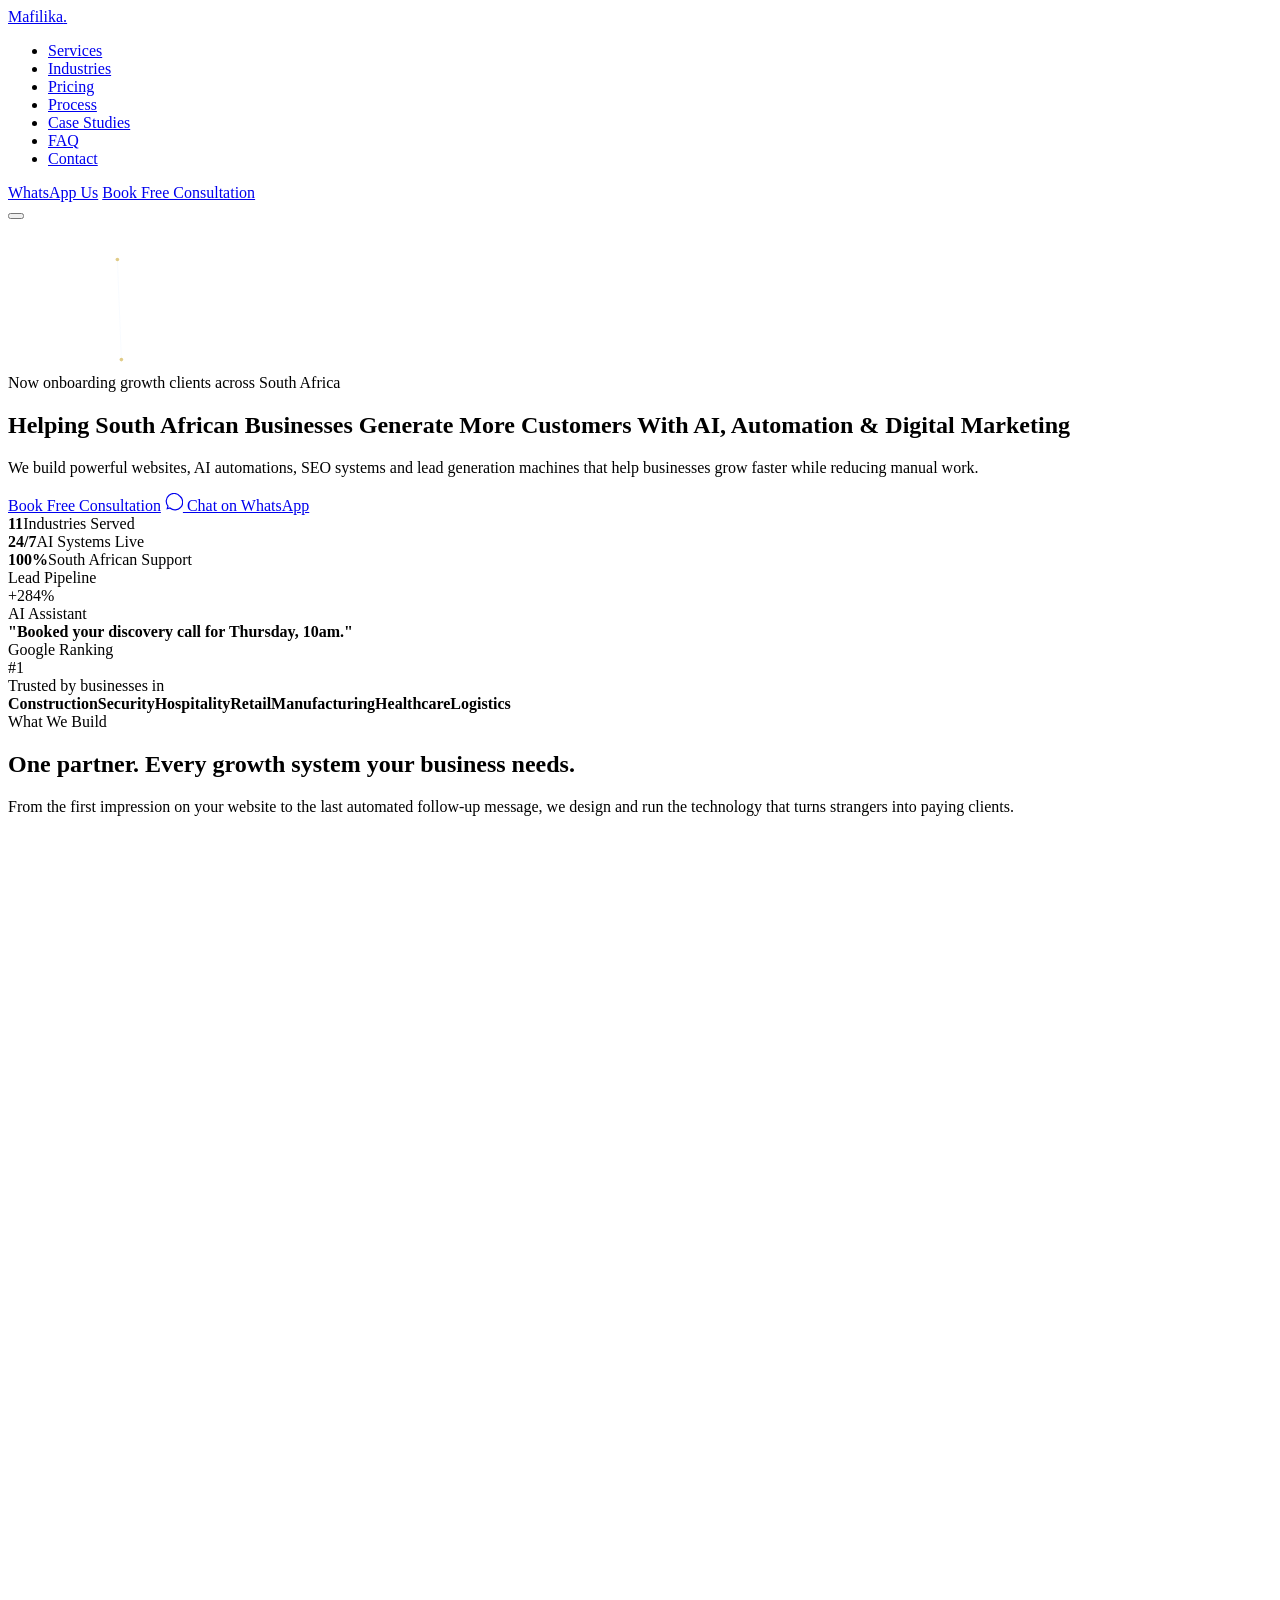
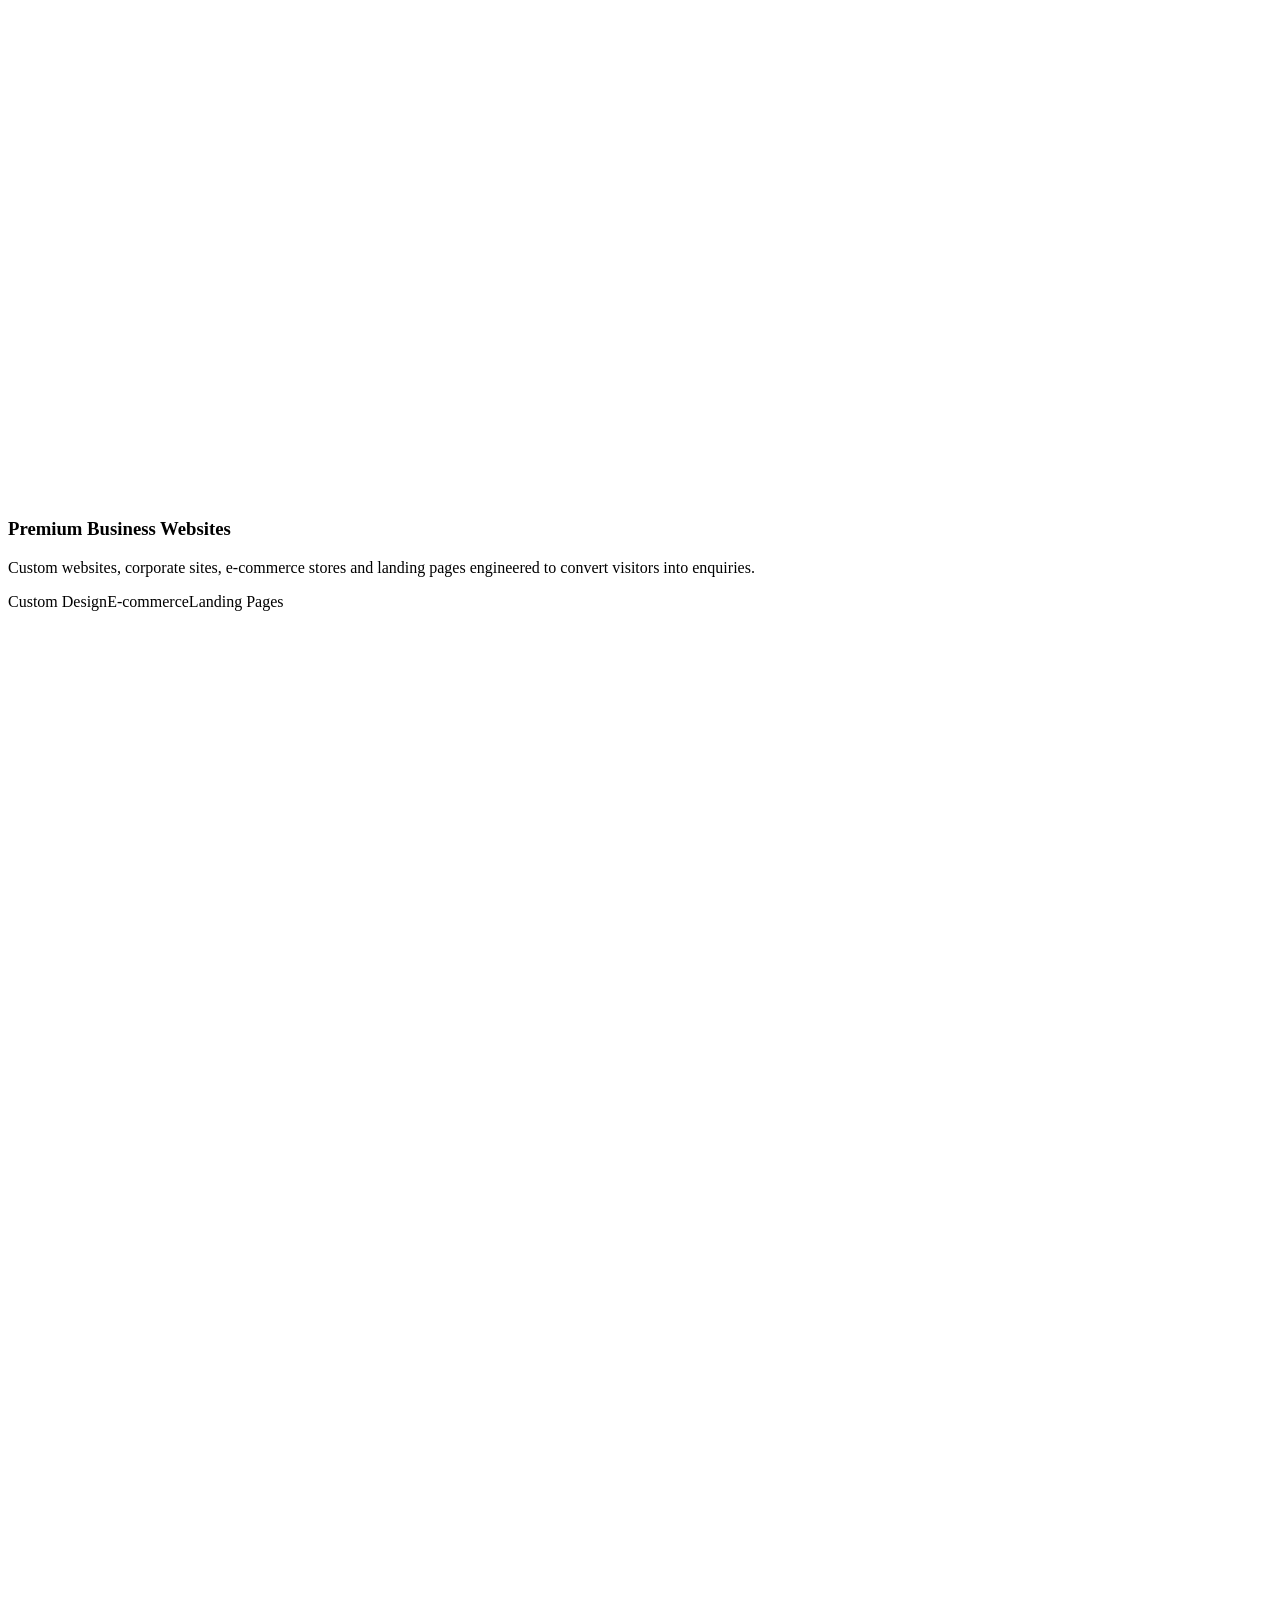
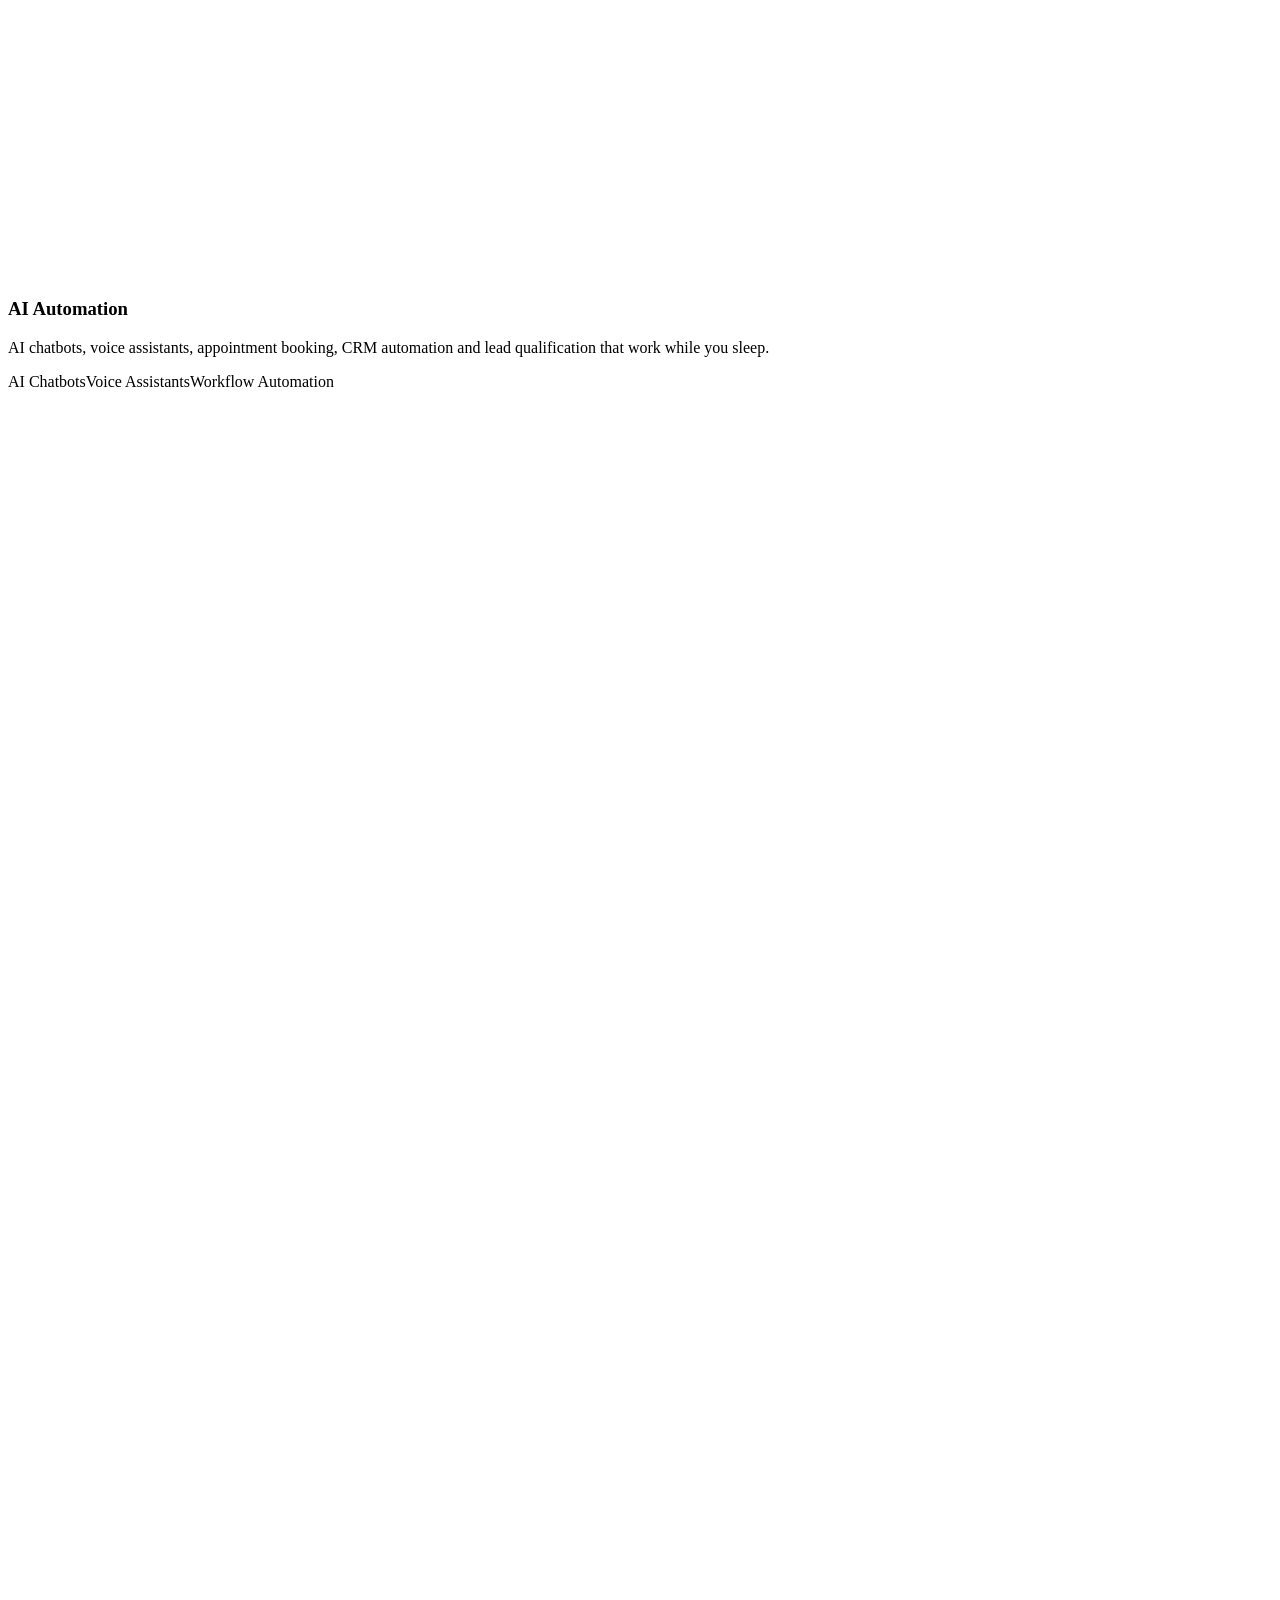
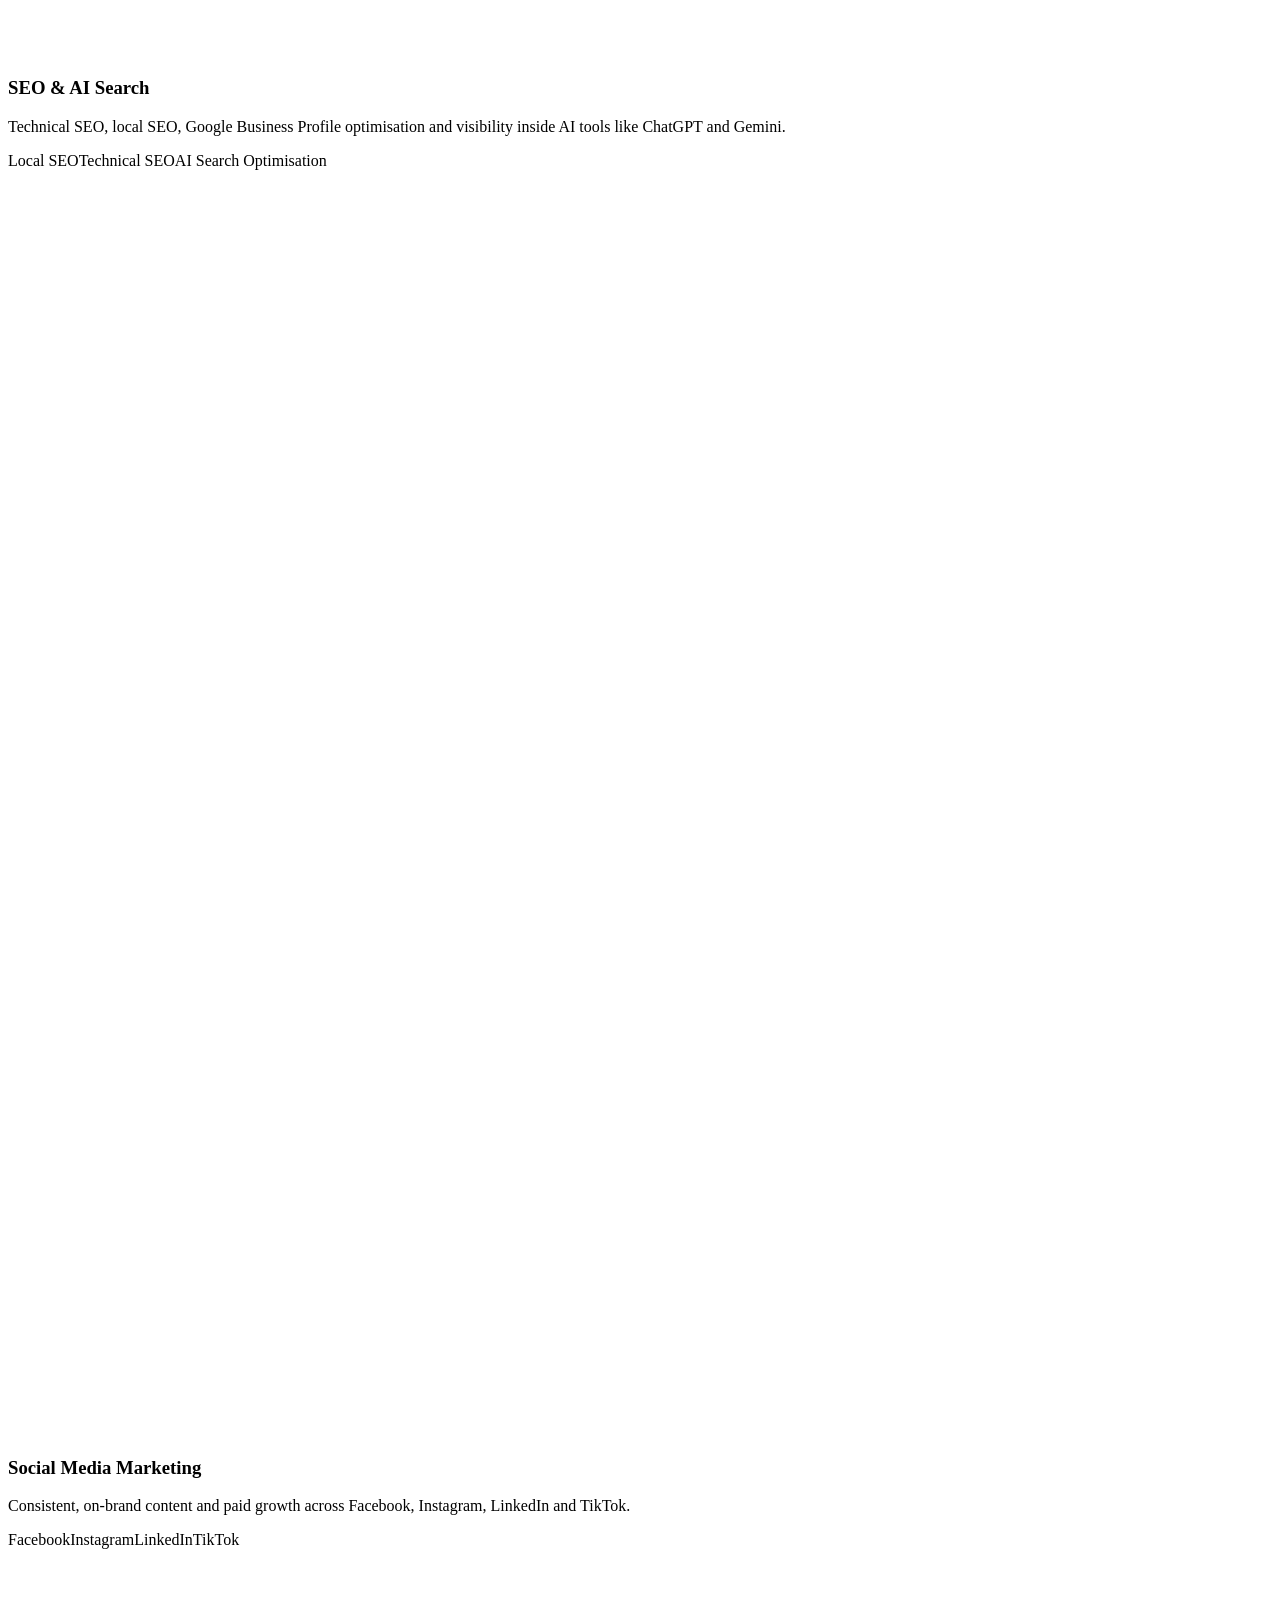
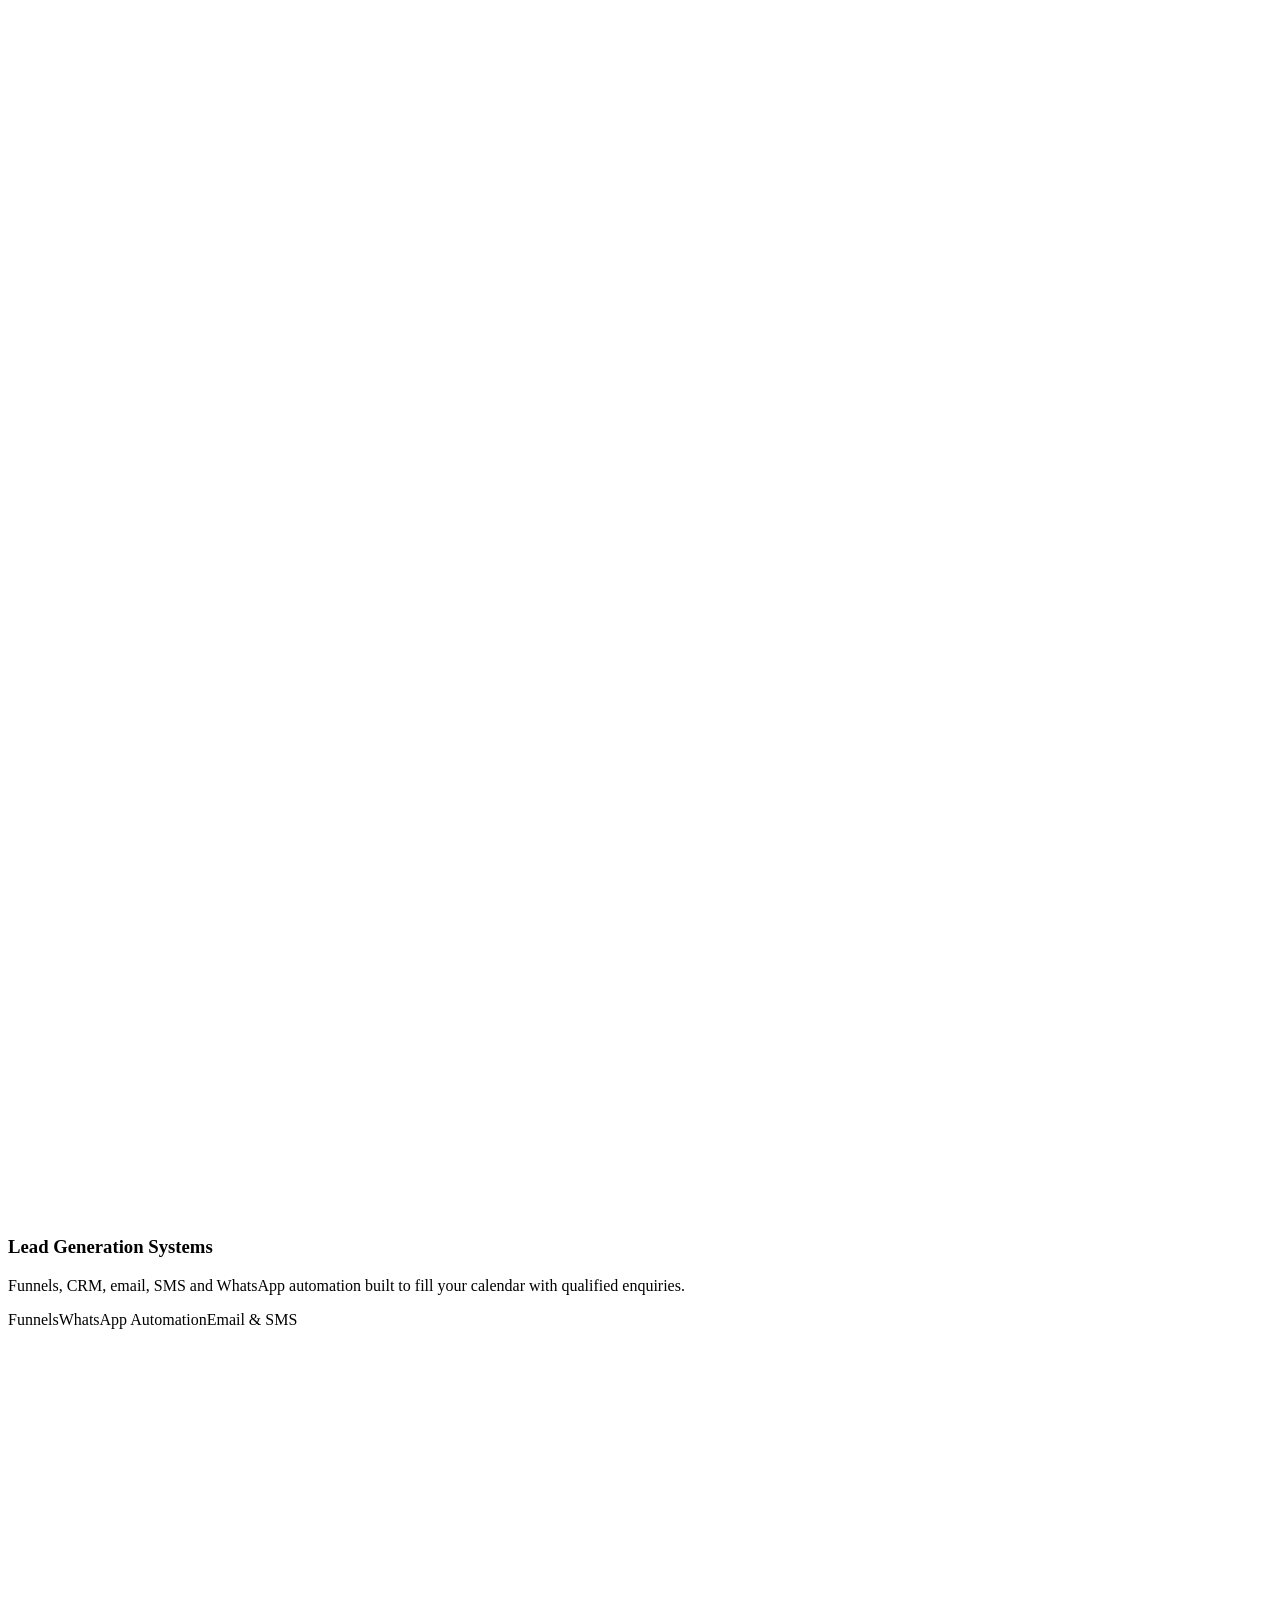
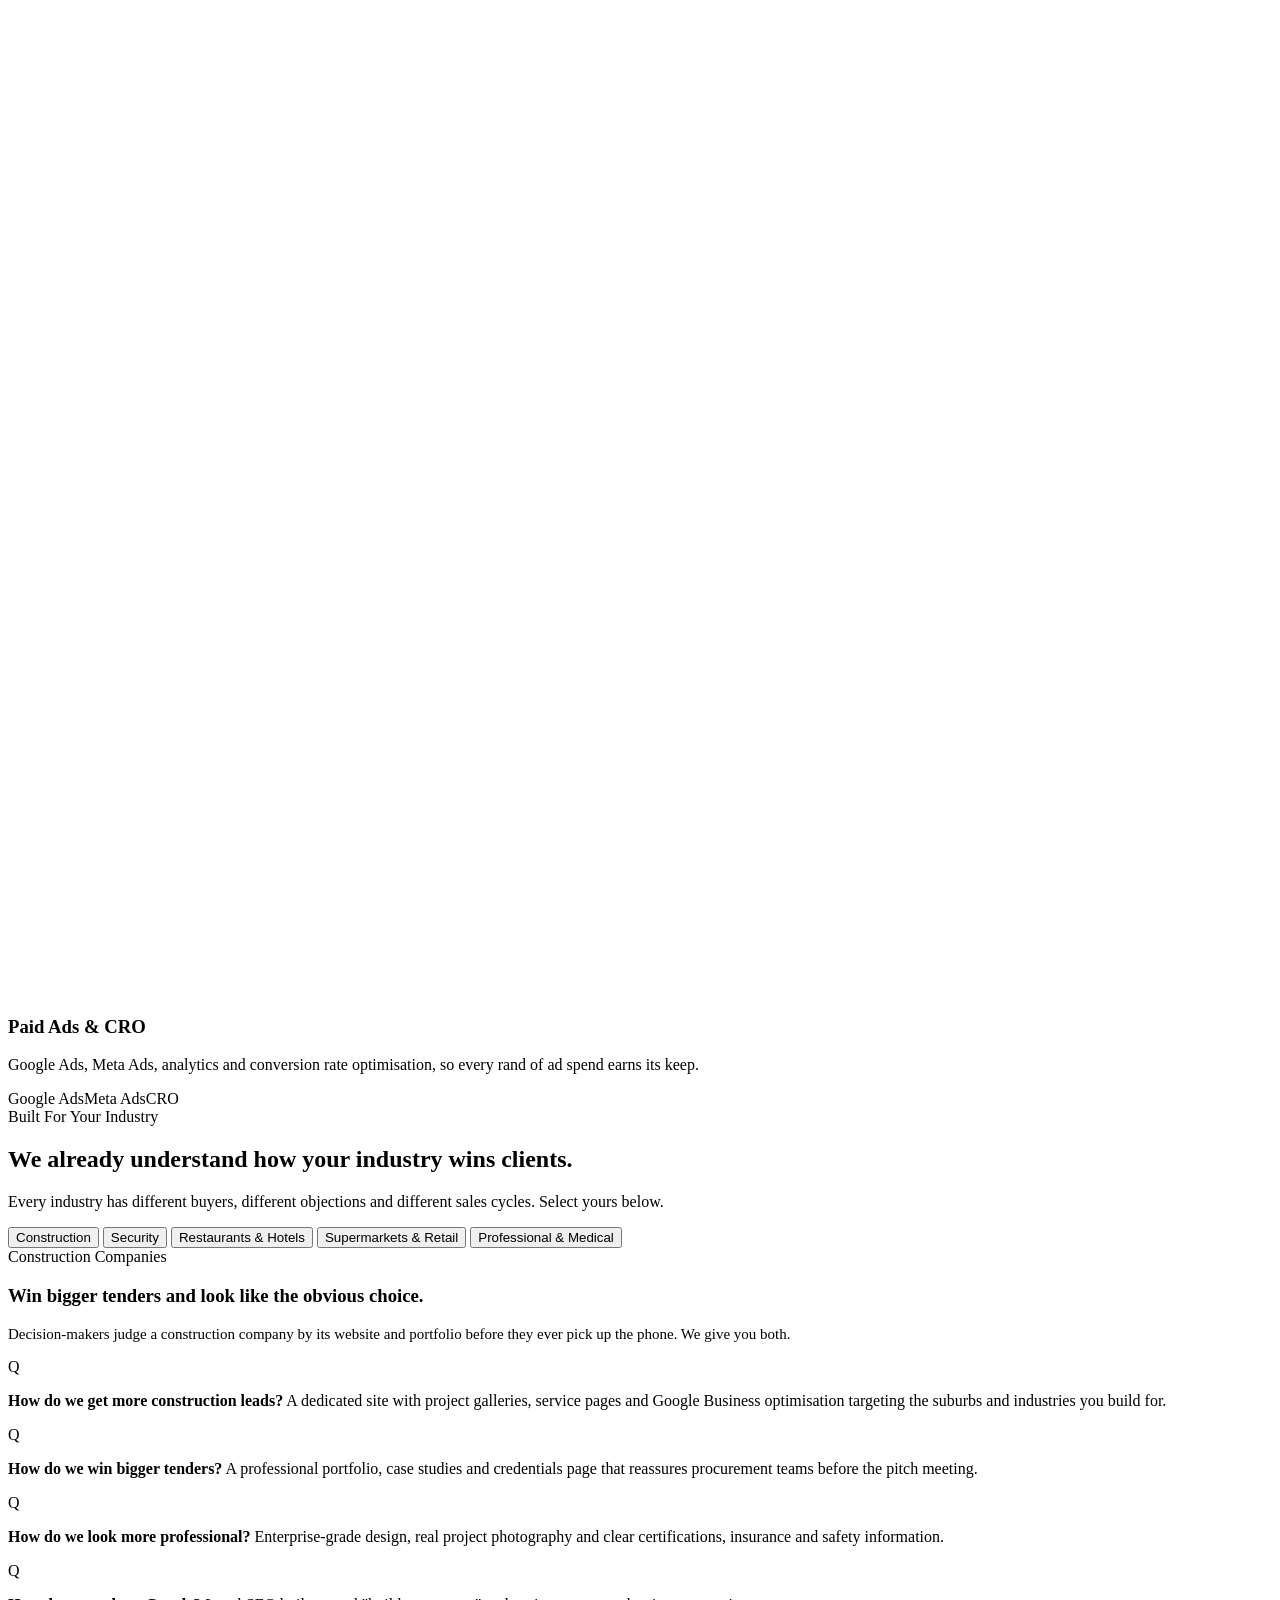
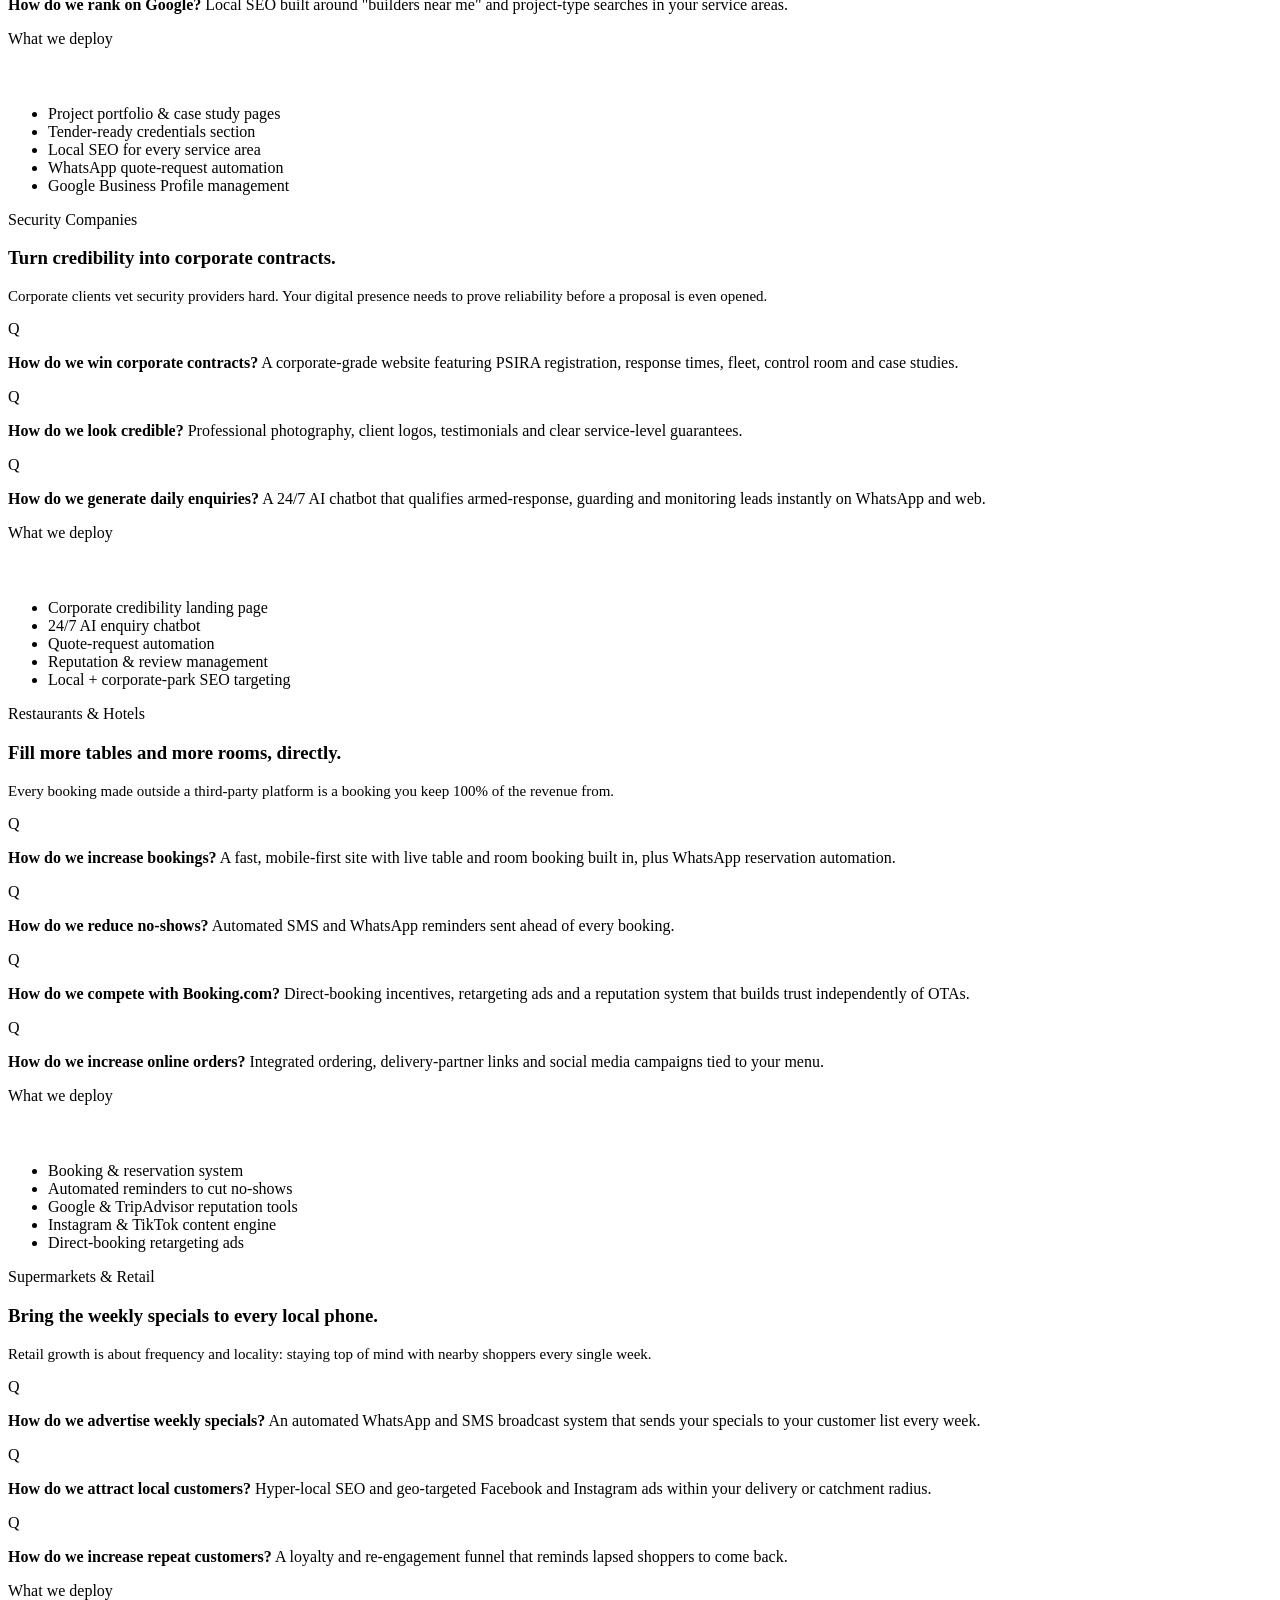
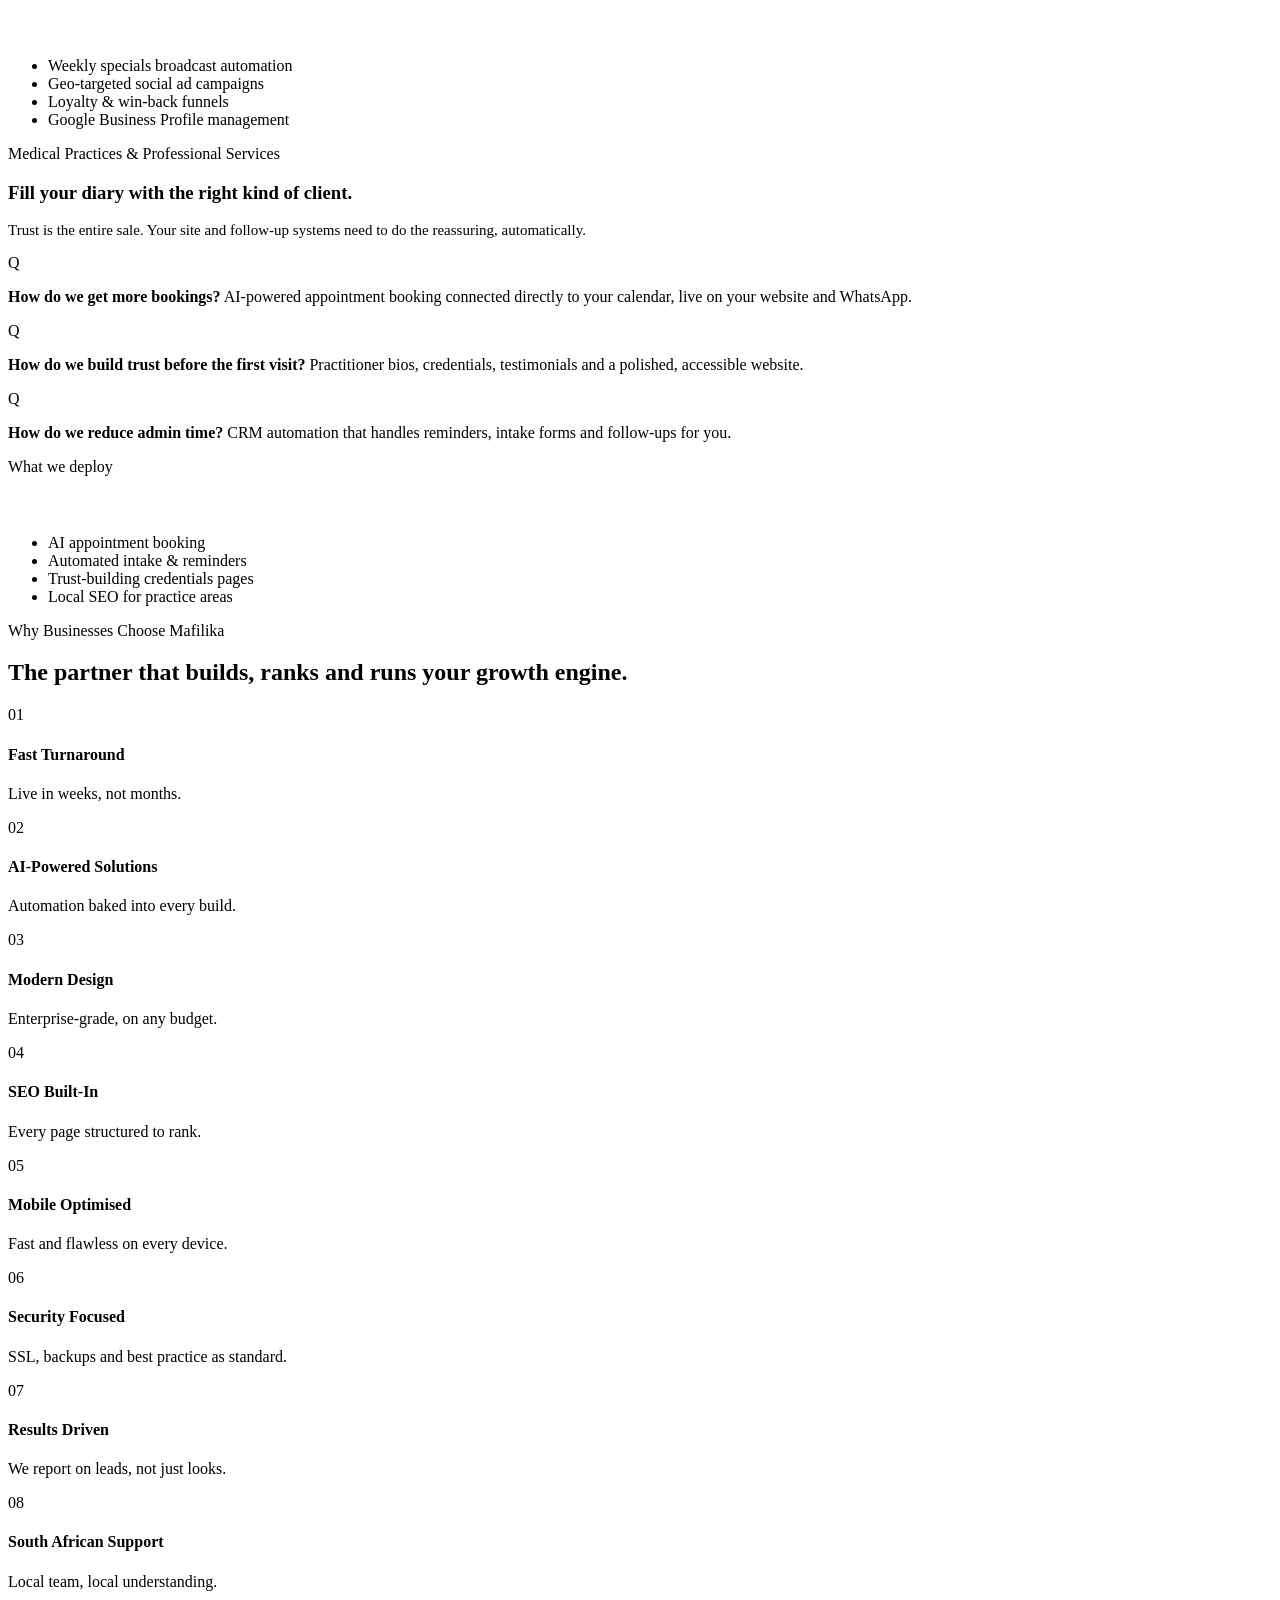
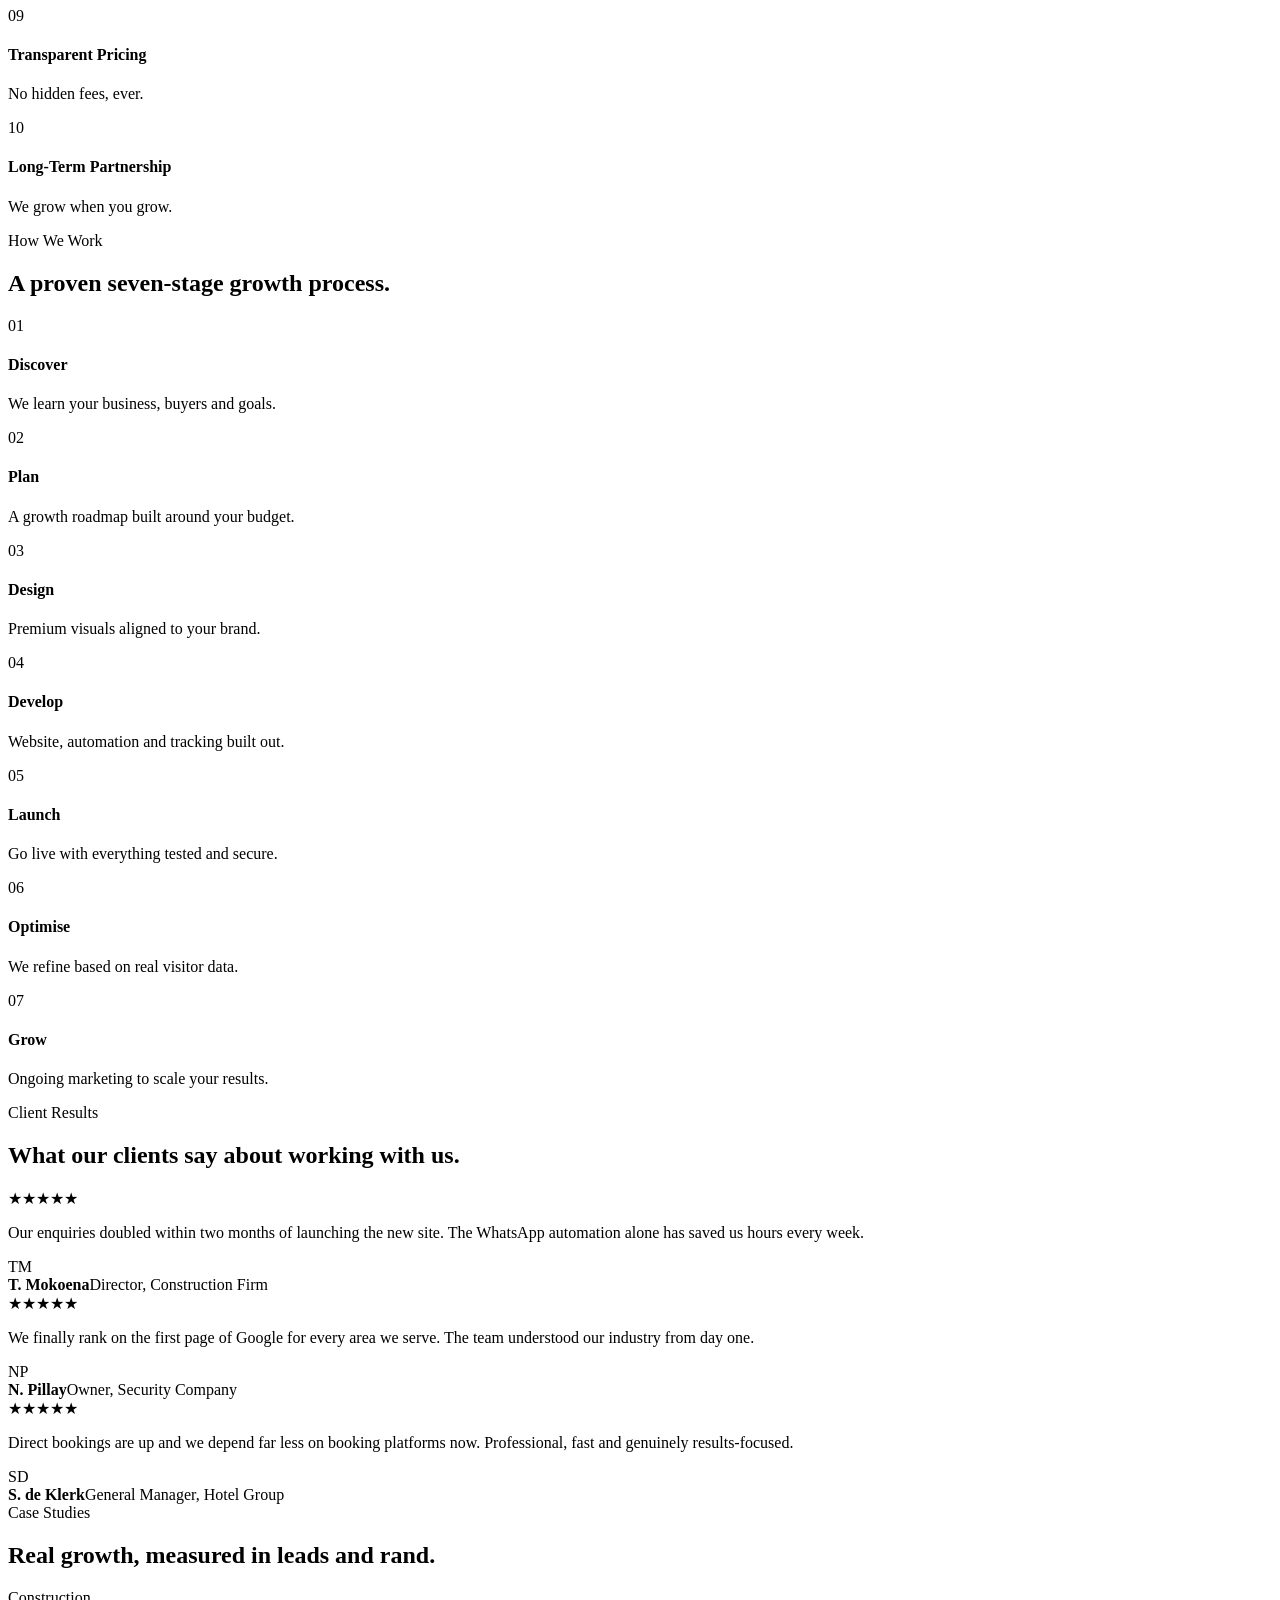
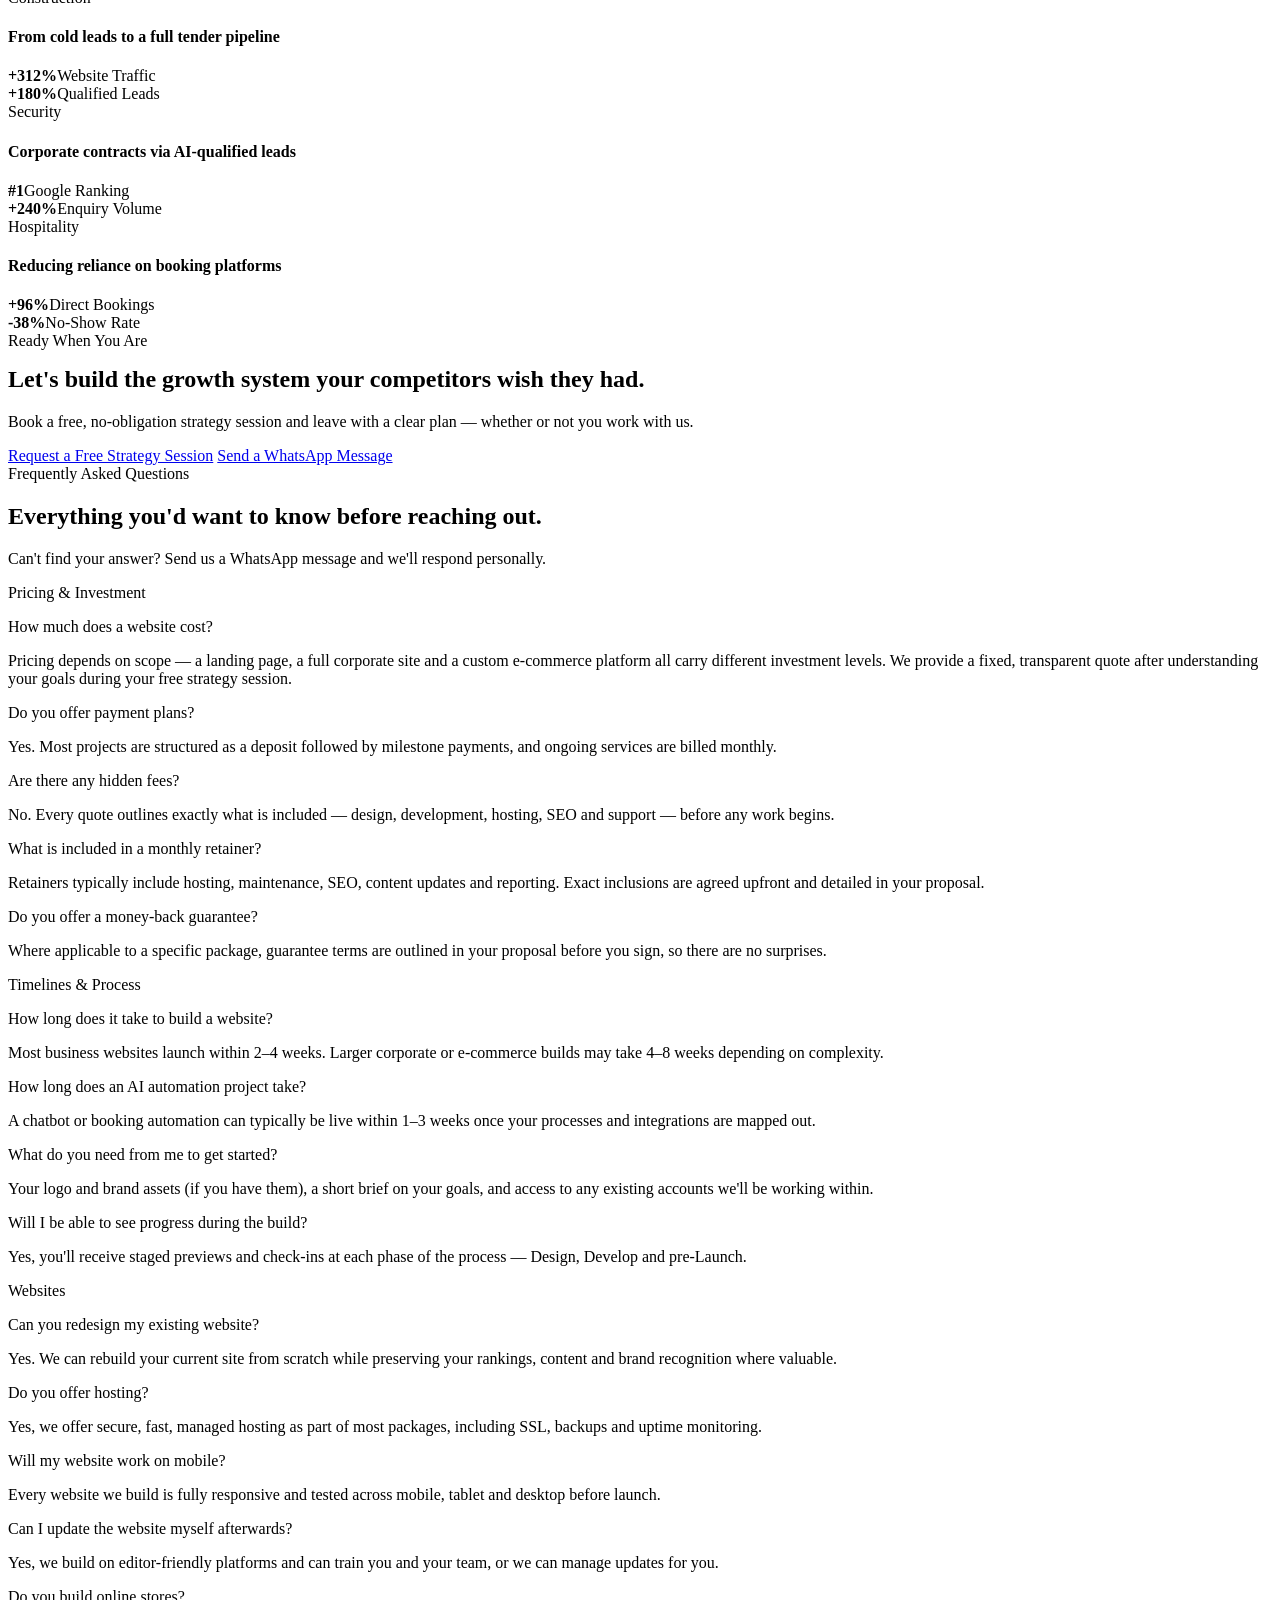
==== index.html @ dcf2f093 "Add files via upload" ====
<!DOCTYPE html>
<html lang="en-ZA">
<head>
<meta charset="UTF-8">
<meta name="viewport" content="width=device-width, initial-scale=1.0">
<title>Mafilika Holdings &amp; Innovation | AI, Automation &amp; Digital Growth for South African Businesses</title>
<meta name="description" content="Mafilika Holdings & Innovation builds premium websites, AI automation, SEO systems and lead generation machines for South African construction, security, hospitality, retail and professional service businesses. Book a free strategy session.">
<meta name="keywords" content="AI automation South Africa, business website design South Africa, SEO agency South Africa, lead generation agency, WhatsApp automation, Christiana North West digital agency">
<link rel="canonical" href="https://www.mafilikaholdings.co.za/">

<!-- Open Graph -->
<meta property="og:type" content="website">
<meta property="og:site_name" content="Mafilika Holdings & Innovation">
<meta property="og:title" content="Mafilika Holdings & Innovation | AI, Automation & Digital Growth">
<meta property="og:description" content="We build powerful websites, AI automations, SEO systems and lead generation machines that help South African businesses grow faster while reducing manual work.">
<meta property="og:url" content="https://www.mafilikaholdings.co.za/">
<meta property="og:locale" content="en_ZA">
<meta property="og:image" content="https://www.mafilikaholdings.co.za/assets/og-cover.jpg">

<!-- Twitter -->
<meta name="twitter:card" content="summary_large_image">
<meta name="twitter:title" content="Mafilika Holdings & Innovation | AI, Automation & Digital Growth">
<meta name="twitter:description" content="Websites, AI automation, SEO and lead generation systems built for South African businesses that want to grow.">

<meta name="robots" content="index, follow">
<meta name="theme-color" content="#070B18">

<link rel="preconnect" href="https://fonts.googleapis.com">
<link rel="preconnect" href="https://fonts.gstatic.com" crossorigin>
<link href="https://fonts.googleapis.com/css2?family=Manrope:wght@400;500;600;700;800&family=Inter:wght@400;500;600&family=IBM+Plex+Mono:wght@500;600&display=swap" rel="stylesheet">

<script type="application/ld+json">
{
  "@context": "https://schema.org",
  "@type": "ProfessionalService",
  "name": "Mafilika Holdings & Innovation",
  "image": "https://www.mafilikaholdings.co.za/assets/og-cover.jpg",
  "@id": "https://www.mafilikaholdings.co.za/",
  "url": "https://www.mafilikaholdings.co.za/",
  "telephone": "+27717853990",
  "priceRange": "R R R",
  "address": {
    "@type": "PostalAddress",
    "streetAddress": "LOC 2589 Mokae Street, Utlwanang",
    "addressLocality": "Christiana",
    "addressRegion": "North West",
    "addressCountry": "ZA"
  },
  "areaServed": "South Africa",
  "sameAs": [],
  "makesOffer": [
    {"@type":"Offer","itemOffered":{"@type":"Service","name":"Premium Business Website Design"}},
    {"@type":"Offer","itemOffered":{"@type":"Service","name":"AI Automation & Chatbots"}},
    {"@type":"Offer","itemOffered":{"@type":"Service","name":"SEO & AI Search Optimisation"}},
    {"@type":"Offer","itemOffered":{"@type":"Service","name":"Lead Generation Systems"}}
  ]
}
</script>

<link rel="stylesheet" href="styles.css">
</head>
<body>

<!-- ============ NAV ============ -->
<header class="nav" id="siteNav">
  <div class="wrap nav-inner">
    <a href="#top" class="logo"><span class="mark"></span> Mafilika<span style="color:var(--gold-2)">.</span></a>
    <nav>
      <ul class="nav-links">
        <li><a href="#services">Services</a></li>
        <li><a href="#industries">Industries</a></li>
        <li><a href="pricing.html">Pricing</a></li>
        <li><a href="#process">Process</a></li>
        <li><a href="#cases">Case Studies</a></li>
        <li><a href="#faq">FAQ</a></li>
        <li><a href="#contact">Contact</a></li>
      </ul>
    </nav>
    <div class="nav-cta">
      <a class="btn btn-outline-dark btn-sm" href="https://wa.me/27717853990" target="_blank" rel="noopener">WhatsApp Us</a>
      <a class="btn btn-gold btn-sm" href="#contact">Book Free Consultation</a>
    </div>
    <button class="burger" id="burgerBtn" aria-label="Open menu"><span></span><span></span><span></span></button>
  </div>
</header>

<!-- ============ HERO ============ -->
<section class="hero" id="top">
  <canvas id="netCanvas"></canvas>
  <div class="wrap hero-grid">
    <div>
      <div class="hero-tag"><span class="dot"></span> Now onboarding growth clients across South Africa</div>
      <h1>Helping South African Businesses Generate <span class="accent">More Customers</span> With AI, Automation &amp; Digital Marketing</h1>
      <p class="lead">We build powerful websites, AI automations, SEO systems and lead generation machines that help businesses grow faster while reducing manual work.</p>
      <div class="hero-actions">
        <a href="#contact" class="btn btn-gold">Book Free Consultation</a>
        <a href="https://wa.me/27717853990" target="_blank" rel="noopener" class="btn btn-outline-dark">
          <svg width="18" height="18" viewBox="0 0 24 24" fill="none"><path d="M20 4.4A10 10 0 0 0 4 17.5L3 21l3.6-1a10 10 0 0 0 13.4-15.6Z" stroke="currentColor" stroke-width="1.6"/></svg>
          Chat on WhatsApp
        </a>
      </div>
      <div class="hero-stats">
        <div class="stat"><b>11</b><span>Industries Served</span></div>
        <div class="stat"><b>24/7</b><span>AI Systems Live</span></div>
        <div class="stat"><b>100%</b><span>South African Support</span></div>
      </div>
    </div>
    <div class="hero-visual">
      <div class="hv-card c1">
        <span class="label">Lead Pipeline</span>
        <div class="big">+284%</div>
        <div class="hv-bar"><i style="width:82%"></i></div>
      </div>
      <div class="hv-card c2">
        <span class="label">AI Assistant</span>
        <div class="big" style="font-size:16px; font-weight:600;">"Booked your discovery call for Thursday, 10am."</div>
      </div>
      <div class="hv-card c3">
        <span class="label">Google Ranking</span>
        <div class="big">#1</div>
        <div class="hv-bar"><i style="width:95%"></i></div>
      </div>
    </div>
  </div>
</section>

<div class="trustbar">
  <div class="wrap">
    <span>Trusted by businesses in</span>
    <div class="trust-logos">
      <b>Construction</b><b>Security</b><b>Hospitality</b><b>Retail</b><b>Manufacturing</b><b>Healthcare</b><b>Logistics</b>
    </div>
  </div>
</div>

<!-- ============ SERVICES ============ -->
<section class="services" id="services">
  <div class="wrap">
    <div class="sec-head on-light reveal">
      <span class="eyebrow">What We Build</span>
      <h2>One partner. Every growth system your business needs.</h2>
      <p>From the first impression on your website to the last automated follow-up message, we design and run the technology that turns strangers into paying clients.</p>
    </div>
    <div class="svc-grid">
      <div class="svc-card reveal">
        <div class="svc-icon"><svg viewBox="0 0 24 24" fill="none"><rect x="3" y="4" width="18" height="14" rx="2" stroke-width="1.6"/><path d="M3 9h18" stroke-width="1.6"/></svg></div>
        <h3>Premium Business Websites</h3>
        <p>Custom websites, corporate sites, e-commerce stores and landing pages engineered to convert visitors into enquiries.</p>
        <div class="svc-tags"><span>Custom Design</span><span>E-commerce</span><span>Landing Pages</span></div>
      </div>
      <div class="svc-card gold reveal">
        <div class="svc-icon"><svg viewBox="0 0 24 24" fill="none"><path d="M12 2v4M12 18v4M4 12H2M22 12h-2M5 5l2 2M17 17l2 2M19 5l-2 2M7 17l-2 2" stroke-width="1.6"/><circle cx="12" cy="12" r="4" stroke-width="1.6"/></svg></div>
        <h3>AI Automation</h3>
        <p>AI chatbots, voice assistants, appointment booking, CRM automation and lead qualification that work while you sleep.</p>
        <div class="svc-tags"><span>AI Chatbots</span><span>Voice Assistants</span><span>Workflow Automation</span></div>
      </div>
      <div class="svc-card reveal">
        <div class="svc-icon"><svg viewBox="0 0 24 24" fill="none"><circle cx="11" cy="11" r="7" stroke-width="1.6"/><path d="M21 21l-4.3-4.3" stroke-width="1.6"/></svg></div>
        <h3>SEO &amp; AI Search</h3>
        <p>Technical SEO, local SEO, Google Business Profile optimisation and visibility inside AI tools like ChatGPT and Gemini.</p>
        <div class="svc-tags"><span>Local SEO</span><span>Technical SEO</span><span>AI Search Optimisation</span></div>
      </div>
      <div class="svc-card reveal">
        <div class="svc-icon"><svg viewBox="0 0 24 24" fill="none"><path d="M4 4h16v12H7l-3 4V4Z" stroke-width="1.6" stroke-linejoin="round"/></svg></div>
        <h3>Social Media Marketing</h3>
        <p>Consistent, on-brand content and paid growth across Facebook, Instagram, LinkedIn and TikTok.</p>
        <div class="svc-tags"><span>Facebook</span><span>Instagram</span><span>LinkedIn</span><span>TikTok</span></div>
      </div>
      <div class="svc-card gold reveal">
        <div class="svc-icon"><svg viewBox="0 0 24 24" fill="none"><path d="M3 12h4l3 8 4-16 3 8h4" stroke-width="1.6" stroke-linejoin="round"/></svg></div>
        <h3>Lead Generation Systems</h3>
        <p>Funnels, CRM, email, SMS and WhatsApp automation built to fill your calendar with qualified enquiries.</p>
        <div class="svc-tags"><span>Funnels</span><span>WhatsApp Automation</span><span>Email &amp; SMS</span></div>
      </div>
      <div class="svc-card reveal">
        <div class="svc-icon"><svg viewBox="0 0 24 24" fill="none"><path d="M3 17l6-6 4 4 8-8" stroke-width="1.6" stroke-linecap="round" stroke-linejoin="round"/></svg></div>
        <h3>Paid Ads &amp; CRO</h3>
        <p>Google Ads, Meta Ads, analytics and conversion rate optimisation, so every rand of ad spend earns its keep.</p>
        <div class="svc-tags"><span>Google Ads</span><span>Meta Ads</span><span>CRO</span></div>
      </div>
    </div>
  </div>
</section>

<!-- ============ INDUSTRIES ============ -->
<section class="industries" id="industries">
  <div class="wrap">
    <div class="sec-head on-light reveal">
      <span class="eyebrow">Built For Your Industry</span>
      <h2>We already understand how your industry wins clients.</h2>
      <p>Every industry has different buyers, different objections and different sales cycles. Select yours below.</p>
    </div>

    <div class="ind-tabs" role="tablist">
      <button class="ind-tab active" data-tab="construction">Construction</button>
      <button class="ind-tab" data-tab="security">Security</button>
      <button class="ind-tab" data-tab="hospitality">Restaurants &amp; Hotels</button>
      <button class="ind-tab" data-tab="retail">Supermarkets &amp; Retail</button>
      <button class="ind-tab" data-tab="professional">Professional &amp; Medical</button>
    </div>

    <div class="ind-panel active" id="panel-construction">
      <div>
        <span class="ind-kicker">Construction Companies</span>
        <h3>Win bigger tenders and look like the obvious choice.</h3>
        <p style="color:var(--ink-soft); font-size:15px;">Decision-makers judge a construction company by its website and portfolio before they ever pick up the phone. We give you both.</p>
        <div class="ind-qa">
          <div class="q"><span class="qmark">Q</span><p><b>How do we get more construction leads?</b> A dedicated site with project galleries, service pages and Google Business optimisation targeting the suburbs and industries you build for.</p></div>
          <div class="q"><span class="qmark">Q</span><p><b>How do we win bigger tenders?</b> A professional portfolio, case studies and credentials page that reassures procurement teams before the pitch meeting.</p></div>
          <div class="q"><span class="qmark">Q</span><p><b>How do we look more professional?</b> Enterprise-grade design, real project photography and clear certifications, insurance and safety information.</p></div>
          <div class="q"><span class="qmark">Q</span><p><b>How do we rank on Google?</b> Local SEO built around "builders near me" and project-type searches in your service areas.</p></div>
        </div>
      </div>
      <div class="ind-visual">
        <span class="ind-kicker" style="color:var(--gold-2);">What we deploy</span>
        <h4 style="font-size:19px; margin-top:10px; color:#fff;">Construction Growth Stack</h4>
        <ul>
          <li><span class="ic"></span>Project portfolio &amp; case study pages</li>
          <li><span class="ic"></span>Tender-ready credentials section</li>
          <li><span class="ic"></span>Local SEO for every service area</li>
          <li><span class="ic"></span>WhatsApp quote-request automation</li>
          <li><span class="ic"></span>Google Business Profile management</li>
        </ul>
      </div>
    </div>

    <div class="ind-panel" id="panel-security">
      <div>
        <span class="ind-kicker">Security Companies</span>
        <h3>Turn credibility into corporate contracts.</h3>
        <p style="color:var(--ink-soft); font-size:15px;">Corporate clients vet security providers hard. Your digital presence needs to prove reliability before a proposal is even opened.</p>
        <div class="ind-qa">
          <div class="q"><span class="qmark">Q</span><p><b>How do we win corporate contracts?</b> A corporate-grade website featuring PSIRA registration, response times, fleet, control room and case studies.</p></div>
          <div class="q"><span class="qmark">Q</span><p><b>How do we look credible?</b> Professional photography, client logos, testimonials and clear service-level guarantees.</p></div>
          <div class="q"><span class="qmark">Q</span><p><b>How do we generate daily enquiries?</b> A 24/7 AI chatbot that qualifies armed-response, guarding and monitoring leads instantly on WhatsApp and web.</p></div>
        </div>
      </div>
      <div class="ind-visual">
        <span class="ind-kicker" style="color:var(--gold-2);">What we deploy</span>
        <h4 style="font-size:19px; margin-top:10px; color:#fff;">Security Growth Stack</h4>
        <ul>
          <li><span class="ic"></span>Corporate credibility landing page</li>
          <li><span class="ic"></span>24/7 AI enquiry chatbot</li>
          <li><span class="ic"></span>Quote-request automation</li>
          <li><span class="ic"></span>Reputation &amp; review management</li>
          <li><span class="ic"></span>Local + corporate-park SEO targeting</li>
        </ul>
      </div>
    </div>

    <div class="ind-panel" id="panel-hospitality">
      <div>
        <span class="ind-kicker">Restaurants &amp; Hotels</span>
        <h3>Fill more tables and more rooms, directly.</h3>
        <p style="color:var(--ink-soft); font-size:15px;">Every booking made outside a third-party platform is a booking you keep 100% of the revenue from.</p>
        <div class="ind-qa">
          <div class="q"><span class="qmark">Q</span><p><b>How do we increase bookings?</b> A fast, mobile-first site with live table and room booking built in, plus WhatsApp reservation automation.</p></div>
          <div class="q"><span class="qmark">Q</span><p><b>How do we reduce no-shows?</b> Automated SMS and WhatsApp reminders sent ahead of every booking.</p></div>
          <div class="q"><span class="qmark">Q</span><p><b>How do we compete with Booking.com?</b> Direct-booking incentives, retargeting ads and a reputation system that builds trust independently of OTAs.</p></div>
          <div class="q"><span class="qmark">Q</span><p><b>How do we increase online orders?</b> Integrated ordering, delivery-partner links and social media campaigns tied to your menu.</p></div>
        </div>
      </div>
      <div class="ind-visual">
        <span class="ind-kicker" style="color:var(--gold-2);">What we deploy</span>
        <h4 style="font-size:19px; margin-top:10px; color:#fff;">Hospitality Growth Stack</h4>
        <ul>
          <li><span class="ic"></span>Booking &amp; reservation system</li>
          <li><span class="ic"></span>Automated reminders to cut no-shows</li>
          <li><span class="ic"></span>Google &amp; TripAdvisor reputation tools</li>
          <li><span class="ic"></span>Instagram &amp; TikTok content engine</li>
          <li><span class="ic"></span>Direct-booking retargeting ads</li>
        </ul>
      </div>
    </div>

    <div class="ind-panel" id="panel-retail">
      <div>
        <span class="ind-kicker">Supermarkets &amp; Retail</span>
        <h3>Bring the weekly specials to every local phone.</h3>
        <p style="color:var(--ink-soft); font-size:15px;">Retail growth is about frequency and locality: staying top of mind with nearby shoppers every single week.</p>
        <div class="ind-qa">
          <div class="q"><span class="qmark">Q</span><p><b>How do we advertise weekly specials?</b> An automated WhatsApp and SMS broadcast system that sends your specials to your customer list every week.</p></div>
          <div class="q"><span class="qmark">Q</span><p><b>How do we attract local customers?</b> Hyper-local SEO and geo-targeted Facebook and Instagram ads within your delivery or catchment radius.</p></div>
          <div class="q"><span class="qmark">Q</span><p><b>How do we increase repeat customers?</b> A loyalty and re-engagement funnel that reminds lapsed shoppers to come back.</p></div>
        </div>
      </div>
      <div class="ind-visual">
        <span class="ind-kicker" style="color:var(--gold-2);">What we deploy</span>
        <h4 style="font-size:19px; margin-top:10px; color:#fff;">Retail Growth Stack</h4>
        <ul>
          <li><span class="ic"></span>Weekly specials broadcast automation</li>
          <li><span class="ic"></span>Geo-targeted social ad campaigns</li>
          <li><span class="ic"></span>Loyalty &amp; win-back funnels</li>
          <li><span class="ic"></span>Google Business Profile management</li>
        </ul>
      </div>
    </div>

    <div class="ind-panel" id="panel-professional">
      <div>
        <span class="ind-kicker">Medical Practices &amp; Professional Services</span>
        <h3>Fill your diary with the right kind of client.</h3>
        <p style="color:var(--ink-soft); font-size:15px;">Trust is the entire sale. Your site and follow-up systems need to do the reassuring, automatically.</p>
        <div class="ind-qa">
          <div class="q"><span class="qmark">Q</span><p><b>How do we get more bookings?</b> AI-powered appointment booking connected directly to your calendar, live on your website and WhatsApp.</p></div>
          <div class="q"><span class="qmark">Q</span><p><b>How do we build trust before the first visit?</b> Practitioner bios, credentials, testimonials and a polished, accessible website.</p></div>
          <div class="q"><span class="qmark">Q</span><p><b>How do we reduce admin time?</b> CRM automation that handles reminders, intake forms and follow-ups for you.</p></div>
        </div>
      </div>
      <div class="ind-visual">
        <span class="ind-kicker" style="color:var(--gold-2);">What we deploy</span>
        <h4 style="font-size:19px; margin-top:10px; color:#fff;">Professional Services Stack</h4>
        <ul>
          <li><span class="ic"></span>AI appointment booking</li>
          <li><span class="ic"></span>Automated intake &amp; reminders</li>
          <li><span class="ic"></span>Trust-building credentials pages</li>
          <li><span class="ic"></span>Local SEO for practice areas</li>
        </ul>
      </div>
    </div>
  </div>
</section>

<!-- ============ WHY US ============ -->
<section class="why">
  <div class="wrap">
    <div class="sec-head on-dark reveal">
      <span class="eyebrow">Why Businesses Choose Mafilika</span>
      <h2>The partner that builds, ranks and runs your growth engine.</h2>
    </div>
    <div class="why-grid reveal">
      <div class="why-item"><span class="n">01</span><h4>Fast Turnaround</h4><p>Live in weeks, not months.</p></div>
      <div class="why-item"><span class="n">02</span><h4>AI-Powered Solutions</h4><p>Automation baked into every build.</p></div>
      <div class="why-item"><span class="n">03</span><h4>Modern Design</h4><p>Enterprise-grade, on any budget.</p></div>
      <div class="why-item"><span class="n">04</span><h4>SEO Built-In</h4><p>Every page structured to rank.</p></div>
      <div class="why-item"><span class="n">05</span><h4>Mobile Optimised</h4><p>Fast and flawless on every device.</p></div>
      <div class="why-item"><span class="n">06</span><h4>Security Focused</h4><p>SSL, backups and best practice as standard.</p></div>
      <div class="why-item"><span class="n">07</span><h4>Results Driven</h4><p>We report on leads, not just looks.</p></div>
      <div class="why-item"><span class="n">08</span><h4>South African Support</h4><p>Local team, local understanding.</p></div>
      <div class="why-item"><span class="n">09</span><h4>Transparent Pricing</h4><p>No hidden fees, ever.</p></div>
      <div class="why-item"><span class="n">10</span><h4>Long-Term Partnership</h4><p>We grow when you grow.</p></div>
    </div>
  </div>
</section>

<!-- ============ PROCESS ============ -->
<section class="process" id="process">
  <div class="wrap">
    <div class="sec-head on-light reveal">
      <span class="eyebrow">How We Work</span>
      <h2>A proven seven-stage growth process.</h2>
    </div>
    <div class="proc-track reveal">
      <div class="proc-step"><div class="proc-num">01</div><h4>Discover</h4><p>We learn your business, buyers and goals.</p></div>
      <div class="proc-step"><div class="proc-num">02</div><h4>Plan</h4><p>A growth roadmap built around your budget.</p></div>
      <div class="proc-step"><div class="proc-num">03</div><h4>Design</h4><p>Premium visuals aligned to your brand.</p></div>
      <div class="proc-step"><div class="proc-num">04</div><h4>Develop</h4><p>Website, automation and tracking built out.</p></div>
      <div class="proc-step"><div class="proc-num">05</div><h4>Launch</h4><p>Go live with everything tested and secure.</p></div>
      <div class="proc-step"><div class="proc-num">06</div><h4>Optimise</h4><p>We refine based on real visitor data.</p></div>
      <div class="proc-step"><div class="proc-num">07</div><h4>Grow</h4><p>Ongoing marketing to scale your results.</p></div>
    </div>
  </div>
</section>

<!-- ============ TESTIMONIALS ============ -->
<section class="testi">
  <div class="wrap">
    <div class="sec-head on-light reveal">
      <span class="eyebrow">Client Results</span>
      <h2>What our clients say about working with us.</h2>
    </div>
    <div class="testi-grid">
      <div class="testi-card reveal">
        <div class="stars">★★★★★</div>
        <p class="quote">Our enquiries doubled within two months of launching the new site. The WhatsApp automation alone has saved us hours every week.</p>
        <div class="testi-who"><div class="avatar">TM</div><div><b>T. Mokoena</b><span>Director, Construction Firm</span></div></div>
      </div>
      <div class="testi-card reveal">
        <div class="stars">★★★★★</div>
        <p class="quote">We finally rank on the first page of Google for every area we serve. The team understood our industry from day one.</p>
        <div class="testi-who"><div class="avatar">NP</div><div><b>N. Pillay</b><span>Owner, Security Company</span></div></div>
      </div>
      <div class="testi-card reveal">
        <div class="stars">★★★★★</div>
        <p class="quote">Direct bookings are up and we depend far less on booking platforms now. Professional, fast and genuinely results-focused.</p>
        <div class="testi-who"><div class="avatar">SD</div><div><b>S. de Klerk</b><span>General Manager, Hotel Group</span></div></div>
      </div>
    </div>
  </div>
</section>

<!-- ============ CASE STUDIES ============ -->
<section class="cases" id="cases">
  <div class="wrap">
    <div class="sec-head on-light reveal">
      <span class="eyebrow">Case Studies</span>
      <h2>Real growth, measured in leads and rand.</h2>
    </div>
    <div class="case-grid">
      <div class="case-card reveal">
        <div class="case-top"><span class="tag">Construction</span><h4>From cold leads to a full tender pipeline</h4></div>
        <div class="case-stats">
          <div class="cs"><b>+312%</b><span>Website Traffic</span></div>
          <div class="cs"><b>+180%</b><span>Qualified Leads</span></div>
        </div>
      </div>
      <div class="case-card reveal">
        <div class="case-top"><span class="tag">Security</span><h4>Corporate contracts via AI-qualified leads</h4></div>
        <div class="case-stats">
          <div class="cs"><b>#1</b><span>Google Ranking</span></div>
          <div class="cs"><b>+240%</b><span>Enquiry Volume</span></div>
        </div>
      </div>
      <div class="case-card reveal">
        <div class="case-top"><span class="tag">Hospitality</span><h4>Reducing reliance on booking platforms</h4></div>
        <div class="case-stats">
          <div class="cs"><b>+96%</b><span>Direct Bookings</span></div>
          <div class="cs"><b>-38%</b><span>No-Show Rate</span></div>
        </div>
      </div>
    </div>
  </div>
</section>

<!-- ============ CTA BAND ============ -->
<section class="cta-band">
  <div class="wrap">
    <span class="eyebrow" style="color:var(--gold-2);">Ready When You Are</span>
    <h2 style="margin-top:16px;">Let's build the growth system your competitors wish they had.</h2>
    <p>Book a free, no-obligation strategy session and leave with a clear plan — whether or not you work with us.</p>
    <div class="cta-actions">
      <a href="#contact" class="btn btn-gold">Request a Free Strategy Session</a>
      <a href="https://wa.me/27717853990" target="_blank" rel="noopener" class="btn btn-outline-dark">Send a WhatsApp Message</a>
    </div>
  </div>
</section>

<!-- ============ FAQ ============ -->
<section class="faq" id="faq">
  <div class="wrap">
    <div class="sec-head on-light reveal">
      <span class="eyebrow">Frequently Asked Questions</span>
      <h2>Everything you'd want to know before reaching out.</h2>
      <p>Can't find your answer? Send us a WhatsApp message and we'll respond personally.</p>
    </div>

    <div class="faq-grid">
      <p class="faq-cat">Pricing &amp; Investment</p>
      <div class="faq-item"><div class="faq-q">How much does a website cost?<span class="plus"></span></div><div class="faq-a"><p>Pricing depends on scope — a landing page, a full corporate site and a custom e-commerce platform all carry different investment levels. We provide a fixed, transparent quote after understanding your goals during your free strategy session.</p></div></div>
      <div class="faq-item"><div class="faq-q">Do you offer payment plans?<span class="plus"></span></div><div class="faq-a"><p>Yes. Most projects are structured as a deposit followed by milestone payments, and ongoing services are billed monthly.</p></div></div>
      <div class="faq-item"><div class="faq-q">Are there any hidden fees?<span class="plus"></span></div><div class="faq-a"><p>No. Every quote outlines exactly what is included — design, development, hosting, SEO and support — before any work begins.</p></div></div>
      <div class="faq-item"><div class="faq-q">What is included in a monthly retainer?<span class="plus"></span></div><div class="faq-a"><p>Retainers typically include hosting, maintenance, SEO, content updates and reporting. Exact inclusions are agreed upfront and detailed in your proposal.</p></div></div>
      <div class="faq-item"><div class="faq-q">Do you offer a money-back guarantee?<span class="plus"></span></div><div class="faq-a"><p>Where applicable to a specific package, guarantee terms are outlined in your proposal before you sign, so there are no surprises.</p></div></div>

      <p class="faq-cat">Timelines &amp; Process</p>
      <div class="faq-item"><div class="faq-q">How long does it take to build a website?<span class="plus"></span></div><div class="faq-a"><p>Most business websites launch within 2–4 weeks. Larger corporate or e-commerce builds may take 4–8 weeks depending on complexity.</p></div></div>
      <div class="faq-item"><div class="faq-q">How long does an AI automation project take?<span class="plus"></span></div><div class="faq-a"><p>A chatbot or booking automation can typically be live within 1–3 weeks once your processes and integrations are mapped out.</p></div></div>
      <div class="faq-item"><div class="faq-q">What do you need from me to get started?<span class="plus"></span></div><div class="faq-a"><p>Your logo and brand assets (if you have them), a short brief on your goals, and access to any existing accounts we'll be working within.</p></div></div>
      <div class="faq-item"><div class="faq-q">Will I be able to see progress during the build?<span class="plus"></span></div><div class="faq-a"><p>Yes, you'll receive staged previews and check-ins at each phase of the process — Design, Develop and pre-Launch.</p></div></div>

      <p class="faq-cat">Websites</p>
      <div class="faq-item"><div class="faq-q">Can you redesign my existing website?<span class="plus"></span></div><div class="faq-a"><p>Yes. We can rebuild your current site from scratch while preserving your rankings, content and brand recognition where valuable.</p></div></div>
      <div class="faq-item"><div class="faq-q">Do you offer hosting?<span class="plus"></span></div><div class="faq-a"><p>Yes, we offer secure, fast, managed hosting as part of most packages, including SSL, backups and uptime monitoring.</p></div></div>
      <div class="faq-item"><div class="faq-q">Will my website work on mobile?<span class="plus"></span></div><div class="faq-a"><p>Every website we build is fully responsive and tested across mobile, tablet and desktop before launch.</p></div></div>
      <div class="faq-item"><div class="faq-q">Can I update the website myself afterwards?<span class="plus"></span></div><div class="faq-a"><p>Yes, we build on editor-friendly platforms and can train you and your team, or we can manage updates for you.</p></div></div>
      <div class="faq-item"><div class="faq-q">Do you build online stores?<span class="plus"></span></div><div class="faq-a"><p>Yes, we design and develop full e-commerce websites with secure payments, inventory and order management.</p></div></div>

      <p class="faq-cat">SEO &amp; AI Search</p>
      <div class="faq-item"><div class="faq-q">Will my website rank on Google?<span class="plus"></span></div><div class="faq-a"><p>We build every site with SEO best practice from day one and run ongoing local and technical SEO, though ranking timelines vary by industry and competition.</p></div></div>
      <div class="faq-item"><div class="faq-q">Do you manage SEO on an ongoing basis?<span class="plus"></span></div><div class="faq-a"><p>Yes, ongoing SEO is available as a monthly service covering technical health, content, local listings and reporting.</p></div></div>
      <div class="faq-item"><div class="faq-q">What is AI search optimisation?<span class="plus"></span></div><div class="faq-a"><p>It's the process of structuring your content and data so that AI tools such as ChatGPT and Gemini can find, understand and recommend your business.</p></div></div>
      <div class="faq-item"><div class="faq-q">How long does SEO take to show results?<span class="plus"></span></div><div class="faq-a"><p>Local SEO improvements are often visible within 60–90 days, while competitive national rankings can take longer.</p></div></div>

      <p class="faq-cat">AI &amp; Automation</p>
      <div class="faq-item"><div class="faq-q">Do you build AI chatbots?<span class="plus"></span></div><div class="faq-a"><p>Yes, we design and deploy AI chatbots for websites and WhatsApp that answer questions, qualify leads and book appointments.</p></div></div>
      <div class="faq-item"><div class="faq-q">Can automation replace my receptionist?<span class="plus"></span></div><div class="faq-a"><p>It won't replace the human touch entirely, but it will handle repetitive enquiries and bookings so your team can focus on higher-value conversations.</p></div></div>
      <div class="faq-item"><div class="faq-q">Is WhatsApp automation reliable?<span class="plus"></span></div><div class="faq-a"><p>Yes, we build on official, compliant WhatsApp Business integrations designed for consistent, reliable delivery.</p></div></div>
      <div class="faq-item"><div class="faq-q">Can you connect automation to my CRM?<span class="plus"></span></div><div class="faq-a"><p>Yes, we integrate with most common CRMs, or can set one up for you if you don't already have one.</p></div></div>

      <p class="faq-cat">Support &amp; Ongoing Partnership</p>
      <div class="faq-item"><div class="faq-q">Do you provide ongoing support?<span class="plus"></span></div><div class="faq-a"><p>Yes, every client has access to a South African support team for updates, questions and troubleshooting.</p></div></div>
      <div class="faq-item"><div class="faq-q">What happens if something breaks on my site?<span class="plus"></span></div><div class="faq-a"><p>Support clients get priority fixes, typically resolved within one business day depending on severity.</p></div></div>
      <div class="faq-item"><div class="faq-q">Can we scale up services later?<span class="plus"></span></div><div class="faq-a"><p>Yes, our packages are designed to grow with you — from a single website to a full marketing and automation system.</p></div></div>
    </div>
  </div>
</section>

<!-- ============ CONTACT ============ -->
<section class="contact" id="contact">
  <div class="wrap contact-grid">
    <div>
      <span class="eyebrow" style="color:var(--gold-2);">Get In Touch</span>
      <h2 style="color:#fff; margin-top:16px; font-size:clamp(26px,3vw,36px);">Let's Build Your Next Growth System.</h2>
      <p style="color:rgba(255,255,255,.65); margin-top:14px; font-size:16px; max-width:460px;">Book a free strategy session, request a quote, or simply send us a message on WhatsApp — we respond fast.</p>

      <div style="margin-top:34px;">
        <div class="c-info-card"><span class="lbl">Business Address</span><p>LOC 2589 Mokae Street, Utlwanang, Christiana, South Africa</p></div>
        <div class="c-info-card"><span class="lbl">WhatsApp</span><p>071 785 3990 — <a href="https://wa.me/27717853990" target="_blank" rel="noopener" style="color:var(--gold-2); font-weight:700;">Chat now →</a></p></div>
        <div class="c-info-card"><span class="lbl">Business Hours</span><p>Monday – Friday: 08:00 – 17:00 · Saturday: 09:00 – 13:00</p></div>
      </div>

      <div class="map-box" style="margin-top:18px;">
        <iframe title="Mafilika Holdings location map" loading="lazy" src="https://www.google.com/maps?q=Christiana,+North+West,+South+Africa&output=embed"></iframe>
      </div>
    </div>

    <div class="form-card reveal">
      <h3>Request a Free Strategy Session</h3>
      <p>Tell us a little about your business and goals — no obligation.</p>
      <form id="leadForm">
        <div class="form-row">
          <div><label for="fname">Full Name</label><input id="fname" type="text" placeholder="Your name" required></div>
          <div><label for="fcompany">Company</label><input id="fcompany" type="text" placeholder="Business name"></div>
        </div>
        <div class="form-row">
          <div><label for="fphone">Phone / WhatsApp</label><input id="fphone" type="tel" placeholder="071 000 0000" required></div>
          <div><label for="femail">Email</label><input id="femail" type="email" placeholder="you@company.co.za"></div>
        </div>
        <div style="margin-bottom:14px;">
          <label for="findustry">Industry</label>
          <select id="findustry">
            <option>Construction</option><option>Security</option><option>Restaurant</option><option>Hotel</option>
            <option>Supermarket / Retail</option><option>Manufacturing</option><option>Property Development</option>
            <option>School</option><option>Medical Practice</option><option>Logistics</option><option>Professional Services</option>
          </select>
        </div>
        <div style="margin-bottom:18px;">
          <label for="fmessage">What are you looking to achieve?</label>
          <textarea id="fmessage" rows="3" placeholder="e.g. More leads, a new website, AI automation..."></textarea>
        </div>
        <button type="submit" class="btn btn-gold">Book My Free Strategy Session</button>
      </form>
    </div>
  </div>
</section>

<!-- ============ FOOTER ============ -->
<footer>
  <div class="wrap">
    <div class="foot-grid">
      <div class="foot-brand">
        <a href="#top" class="logo"><span class="mark"></span> Mafilika<span style="color:var(--gold-2)">.</span></a>
        <p>Mafilika Holdings &amp; Innovation builds websites, AI automation and lead generation systems for South African businesses that want to grow.</p>
      </div>
      <div class="foot-col">
        <h5>Services</h5>
        <ul>
          <li><a href="#services">Websites</a></li>
          <li><a href="#services">AI Automation</a></li>
          <li><a href="#services">SEO</a></li>
          <li><a href="#services">Social Media</a></li>
          <li><a href="#services">Lead Generation</a></li>
        </ul>
      </div>
      <div class="foot-col">
        <h5>Industries</h5>
        <ul>
          <li><a href="construction.html">Construction</a></li>
          <li><a href="security.html">Security</a></li>
          <li><a href="restaurants.html">Restaurants</a></li>
          <li><a href="hotels.html">Hotels</a></li>
          <li><a href="supermarkets.html">Supermarkets</a></li>
        </ul>
      </div>
      <div class="foot-col">
        <h5>Company</h5>
        <ul>
          <li><a href="about.html">About</a></li><li><a href="#process">Our Process</a></li><li><a href="blog.html">Blog</a></li><li><a href="#faq">FAQ</a></li><li><a href="#contact">Contact</a></li>
        </ul>
      </div>
      <div class="foot-col">
        <h5>Legal</h5>
        <ul>
          <li><a href="privacy.html">Privacy Policy</a></li>
          <li><a href="terms.html">Terms of Service</a></li>
        </ul>
      </div>
    </div>
    <div class="foot-bottom">
      <span>© 2026 Mafilika Holdings &amp; Innovation. All rights reserved.</span>
      <div class="foot-social">
        <a href="https://wa.me/27717853990" target="_blank" rel="noopener" aria-label="WhatsApp">
          <svg width="16" height="16" viewBox="0 0 24 24" fill="none"><path d="M20 4.4A10 10 0 0 0 4 17.5L3 21l3.6-1a10 10 0 0 0 13.4-15.6Z" stroke="#fff" stroke-width="1.6"/></svg>
        </a>
      </div>
    </div>
  </div>
</footer>

<a href="https://wa.me/27717853990" target="_blank" rel="noopener" class="wa-float" aria-label="Chat on WhatsApp">
  <svg width="28" height="28" viewBox="0 0 24 24" fill="none"><path d="M20 4.4A10 10 0 0 0 4 17.5L3 21l3.6-1a10 10 0 0 0 13.4-15.6Z" stroke="#fff" stroke-width="1.7"/></svg>
</a>

<script>
// Nav scroll state
const nav = document.getElementById('siteNav');
window.addEventListener('scroll', ()=>{ nav.classList.toggle('scrolled', window.scrollY > 40); });

// Mobile burger (simple toggle of nav-links visibility)
const burger = document.getElementById('burgerBtn');
burger.addEventListener('click', ()=>{
  const links = document.querySelector('.nav-links');
  links.style.display = links.style.display === 'flex' ? 'none' : 'flex';
  links.style.cssText += 'position:fixed; top:70px; left:0; right:0; background:rgba(7,11,24,.97); flex-direction:column; padding:24px; gap:20px; backdrop-filter:blur(20px);';
});

// Industry tabs
document.querySelectorAll('.ind-tab').forEach(tab=>{
  tab.addEventListener('click', ()=>{
    document.querySelectorAll('.ind-tab').forEach(t=>t.classList.remove('active'));
    document.querySelectorAll('.ind-panel').forEach(p=>p.classList.remove('active'));
    tab.classList.add('active');
    document.getElementById('panel-'+tab.dataset.tab).classList.add('active');
  });
});

// FAQ accordion
document.querySelectorAll('.faq-item').forEach(item=>{
  const q = item.querySelector('.faq-q');
  const a = item.querySelector('.faq-a');
  q.addEventListener('click', ()=>{
    const isOpen = item.classList.contains('open');
    document.querySelectorAll('.faq-item.open').forEach(o=>{ o.classList.remove('open'); o.querySelector('.faq-a').style.maxHeight = null; });
    if(!isOpen){ item.classList.add('open'); a.style.maxHeight = a.scrollHeight + 'px'; }
  });
});

// Reveal on scroll
const io = new IntersectionObserver((entries)=>{
  entries.forEach(e=>{ if(e.isIntersecting){ e.target.classList.add('in'); io.unobserve(e.target); } });
}, {threshold:.15});
document.querySelectorAll('.reveal').forEach(el=>io.observe(el));

// Lead form -> WhatsApp handoff
document.getElementById('leadForm').addEventListener('submit', function(e){
  e.preventDefault();
  const name = document.getElementById('fname').value;
  const company = document.getElementById('fcompany').value;
  const phone = document.getElementById('fphone').value;
  const industry = document.getElementById('findustry').value;
  const message = document.getElementById('fmessage').value;
  const text = encodeURIComponent(`Hi Mafilika, I'd like a free strategy session.\nName: ${name}\nCompany: ${company}\nPhone: ${phone}\nIndustry: ${industry}\nGoal: ${message}`);
  window.open(`https://wa.me/27717853990?text=${text}`, '_blank');
});

// Animated network canvas in hero
const canvas = document.getElementById('netCanvas');
const ctx = canvas.getContext('2d');
let w,h,nodes=[];
function resize(){
  w = canvas.width = canvas.offsetWidth;
  h = canvas.height = canvas.offsetHeight;
}
function initNodes(){
  nodes = [];
  const count = Math.min(60, Math.floor((w*h)/22000));
  for(let i=0;i<count;i++){
    nodes.push({x:Math.random()*w, y:Math.random()*h, vx:(Math.random()-.5)*.3, vy:(Math.random()-.5)*.3});
  }
}
function draw(){
  ctx.clearRect(0,0,w,h);
  for(const n of nodes){
    n.x+=n.vx; n.y+=n.vy;
    if(n.x<0||n.x>w) n.vx*=-1;
    if(n.y<0||n.y>h) n.vy*=-1;
  }
  for(let i=0;i<nodes.length;i++){
    for(let j=i+1;j<nodes.length;j++){
      const dx=nodes[i].x-nodes[j].x, dy=nodes[i].y-nodes[j].y;
      const dist=Math.sqrt(dx*dx+dy*dy);
      if(dist<140){
        ctx.strokeStyle = `rgba(91,155,255,${0.14*(1-dist/140)})`;
        ctx.lineWidth=1;
        ctx.beginPath(); ctx.moveTo(nodes[i].x,nodes[i].y); ctx.lineTo(nodes[j].x,nodes[j].y); ctx.stroke();
      }
    }
  }
  for(const n of nodes){
    ctx.fillStyle='rgba(201,162,39,.55)';
    ctx.beginPath(); ctx.arc(n.x,n.y,1.8,0,Math.PI*2); ctx.fill();
  }
  requestAnimationFrame(draw);
}
const reduceMotion = window.matchMedia('(prefers-reduced-motion: reduce)').matches;
if(canvas && !reduceMotion){
  resize(); initNodes(); draw();
  window.addEventListener('resize', ()=>{ resize(); initNodes(); });
} else if(canvas){
  canvas.style.display='none';
}
</script>
</body>
</html>
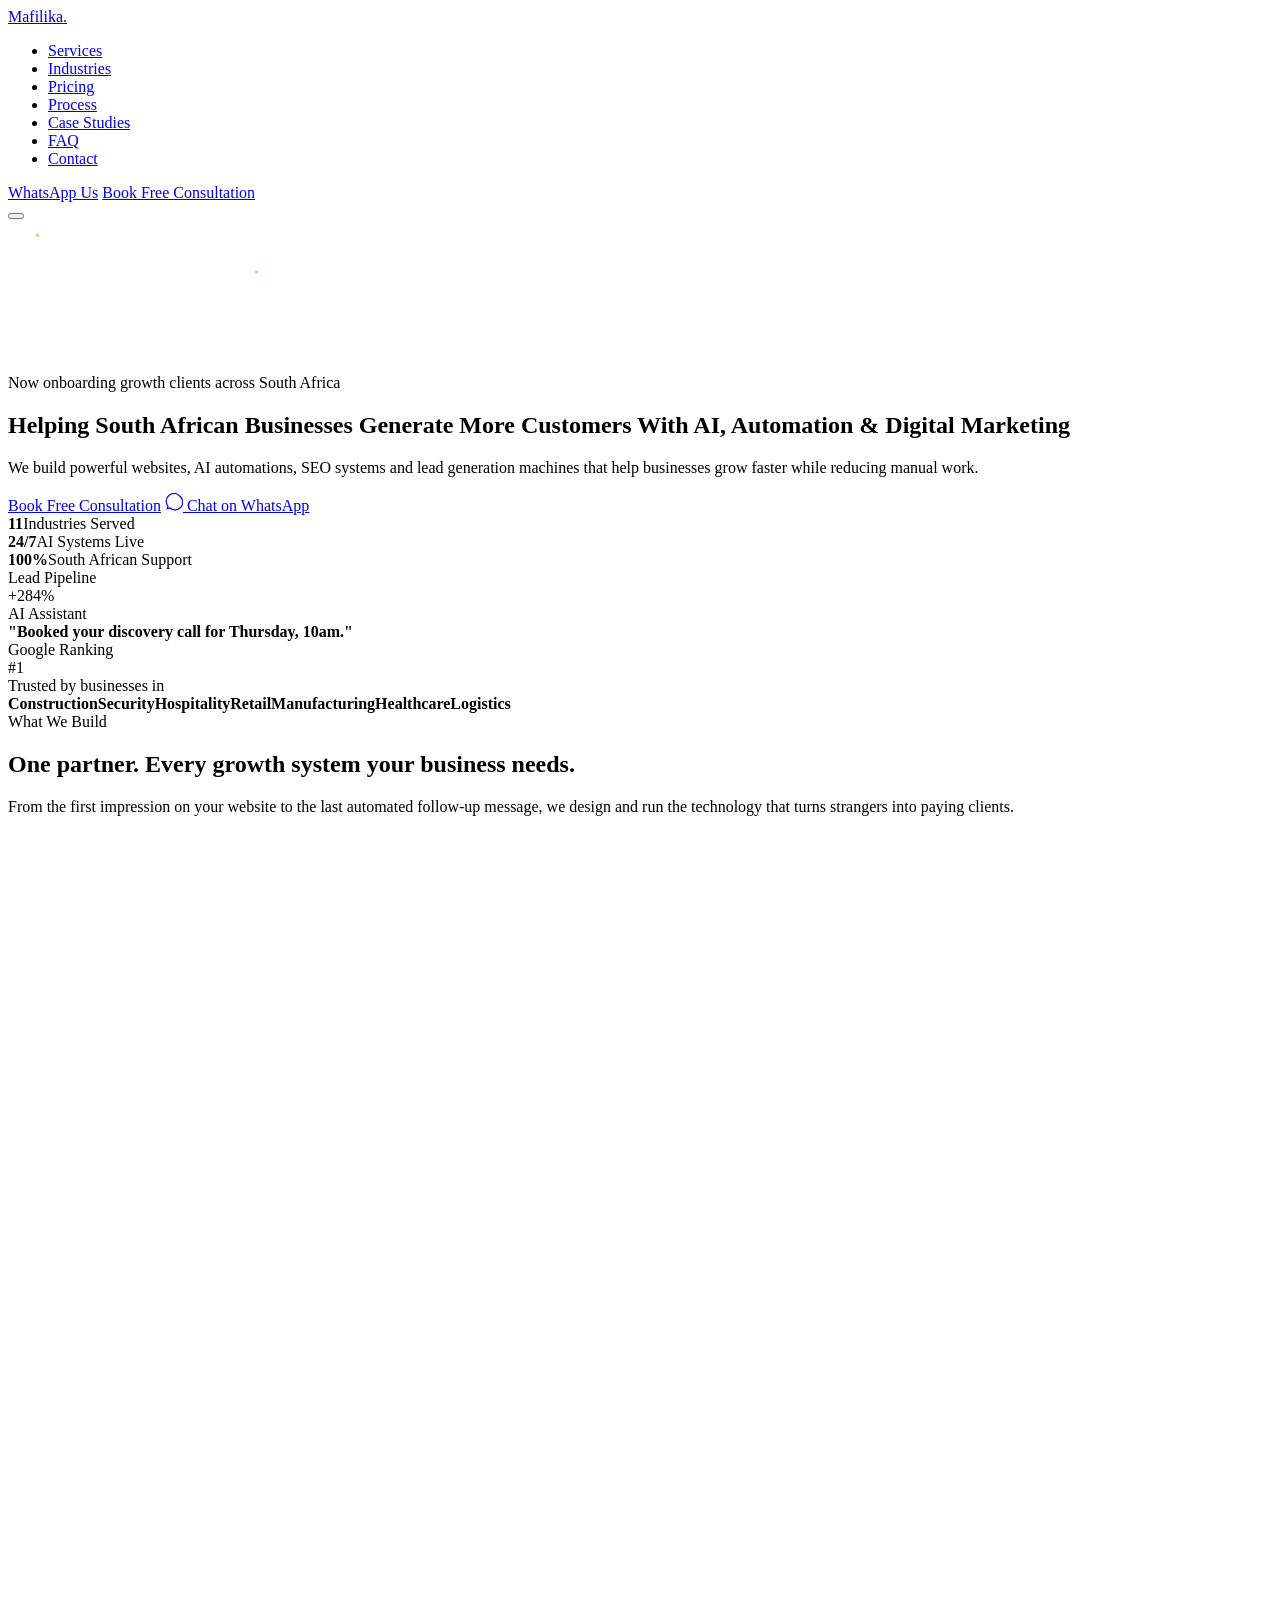
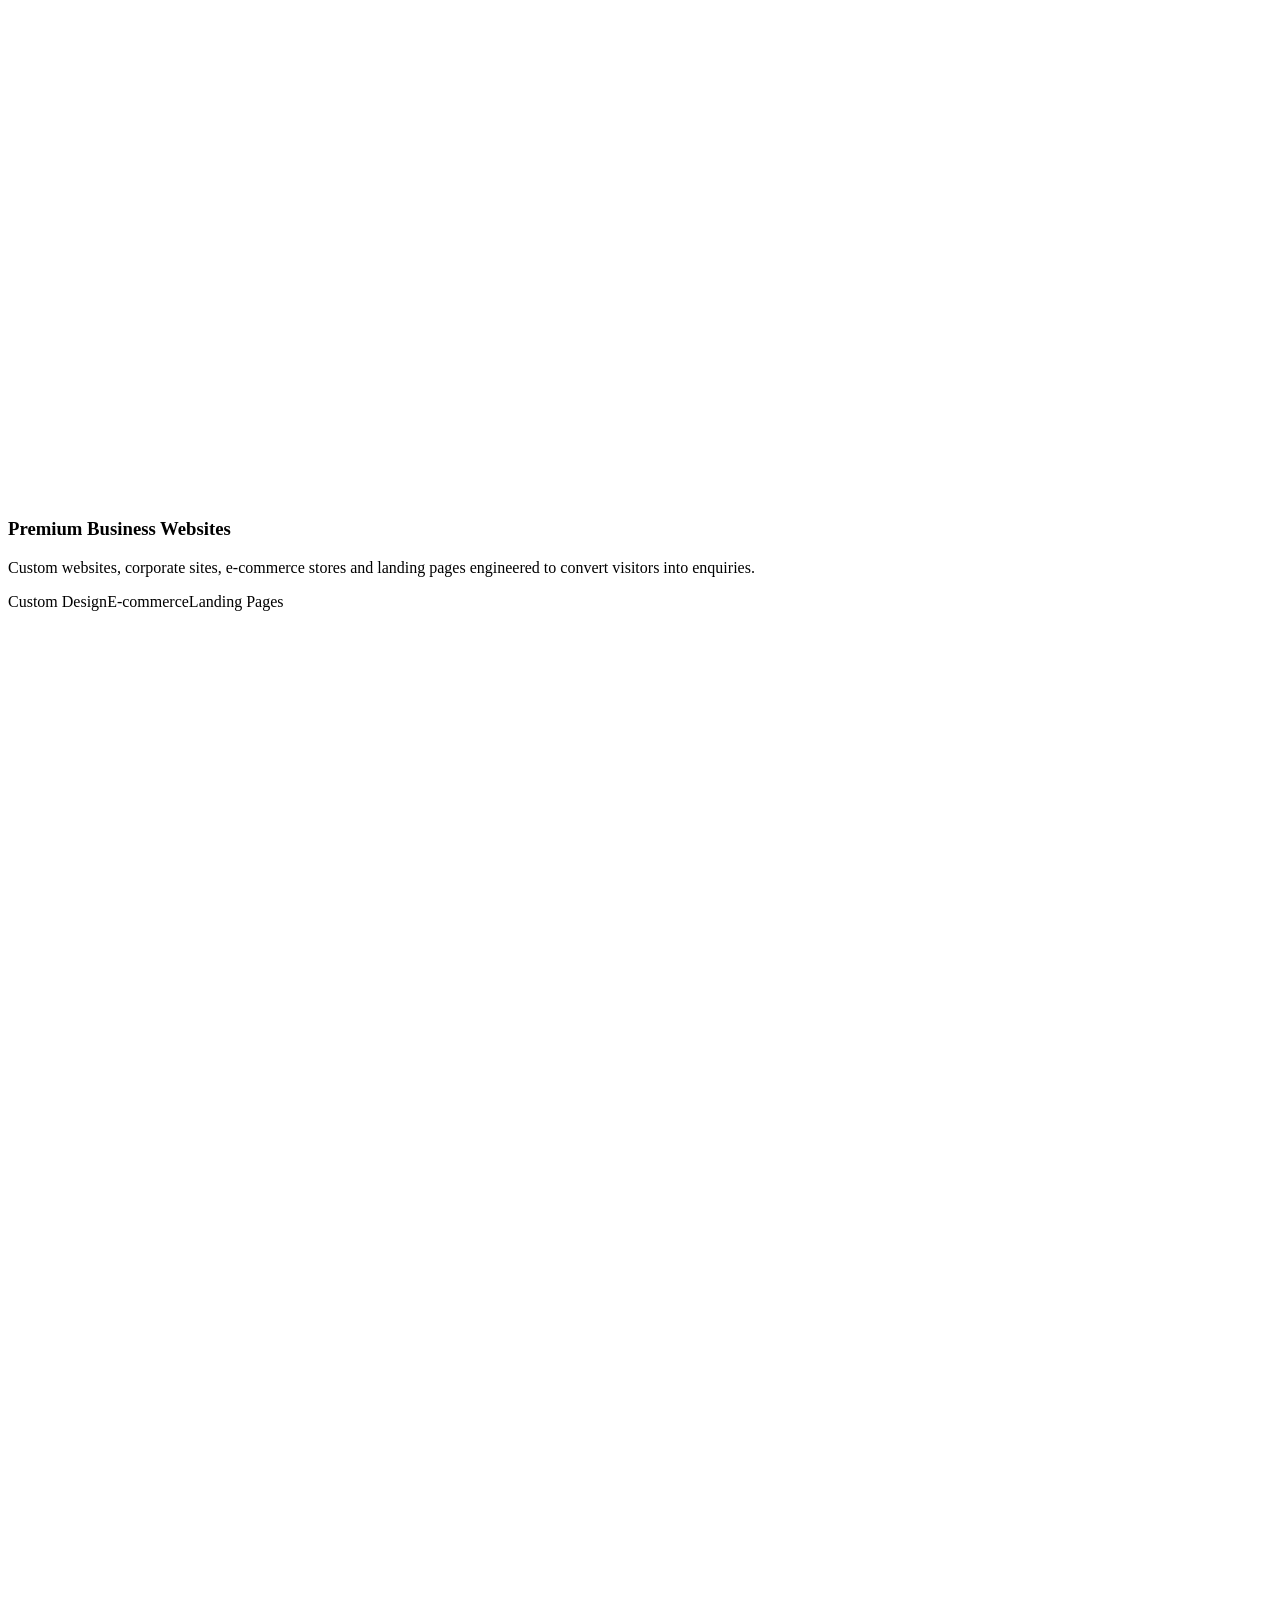
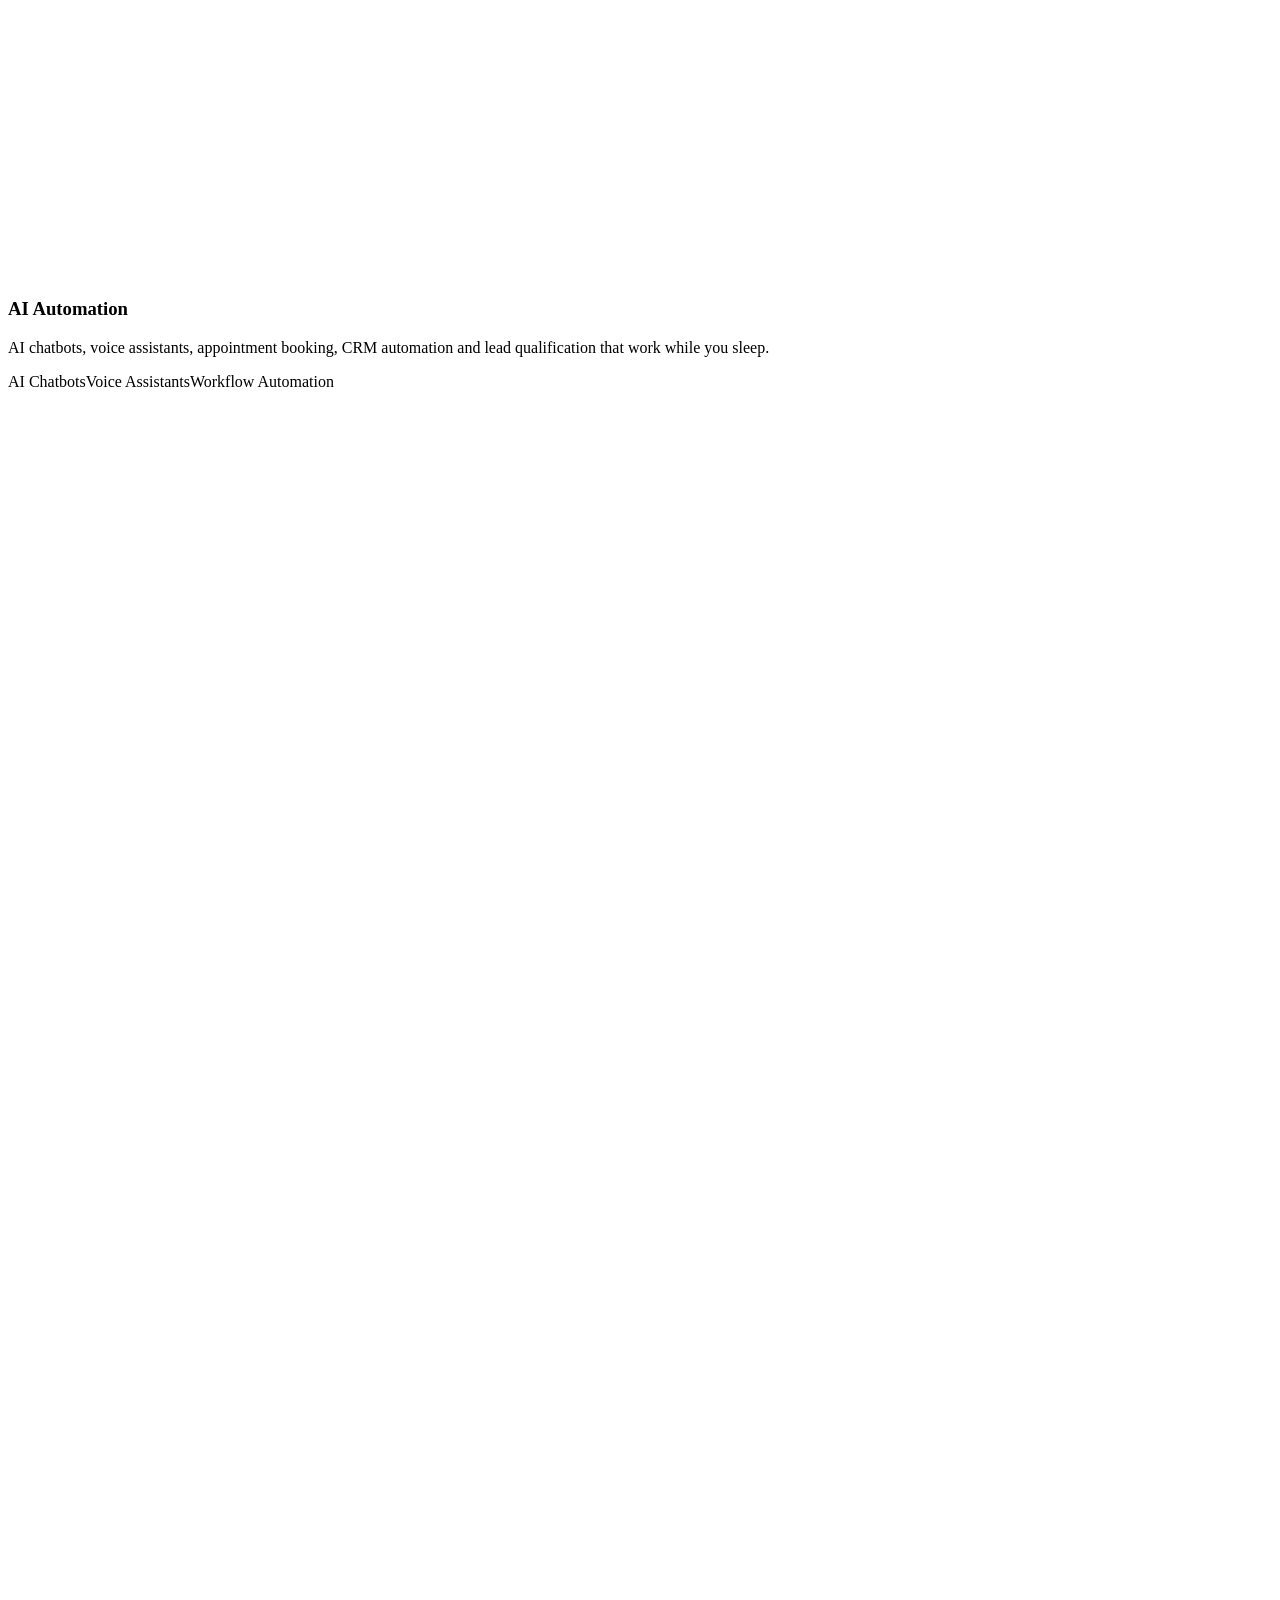
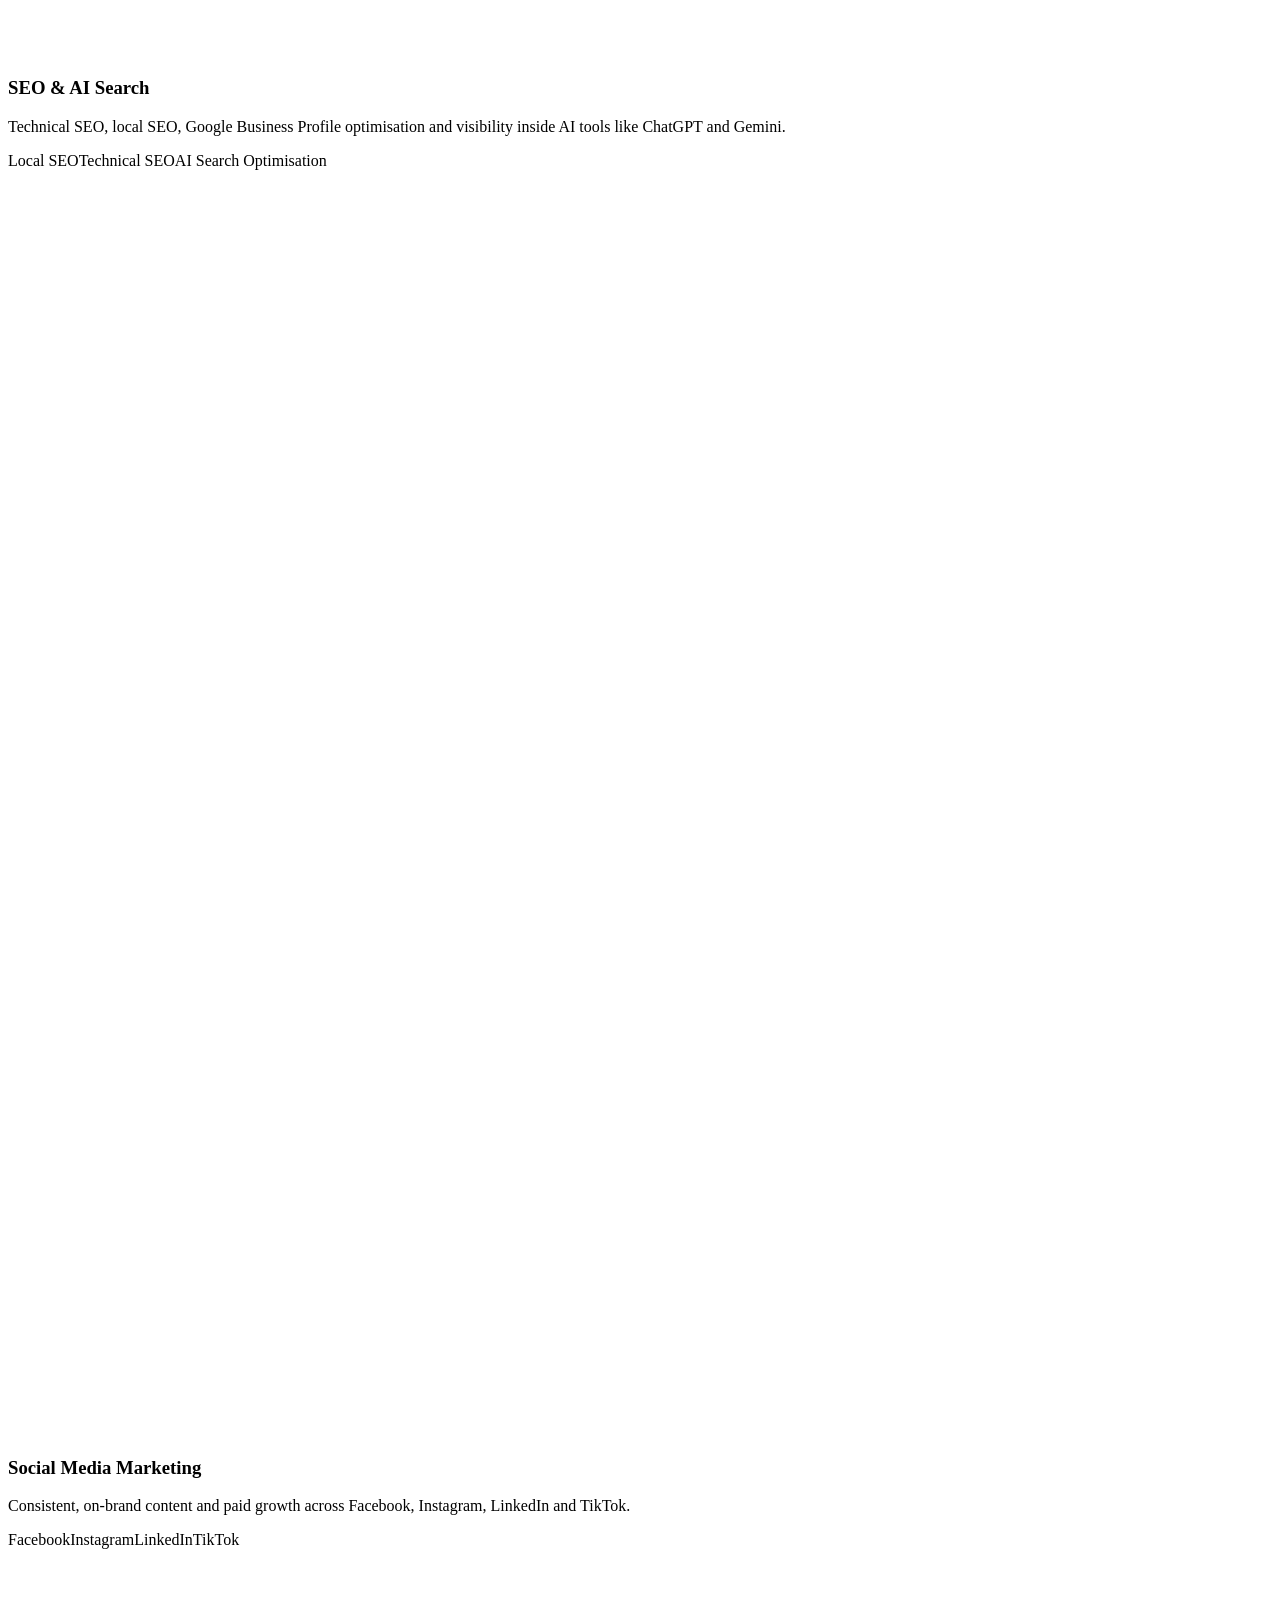
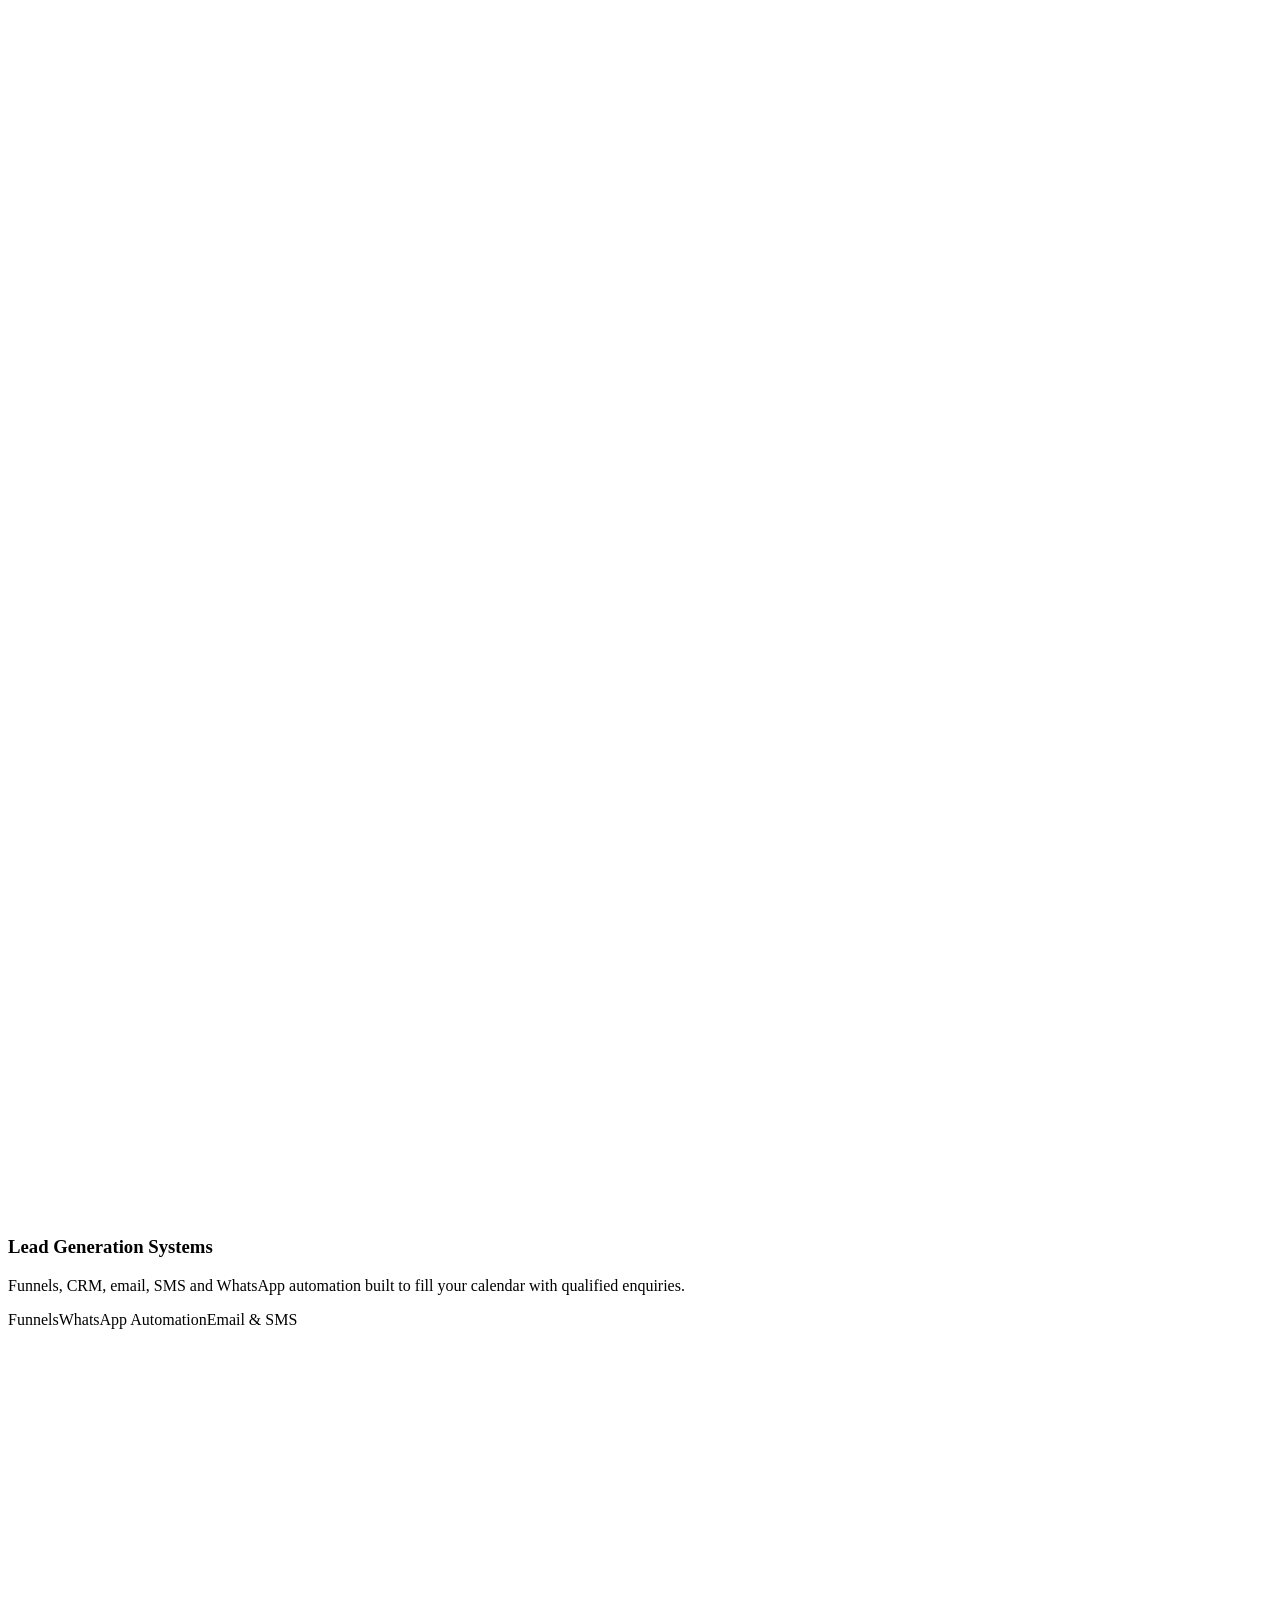
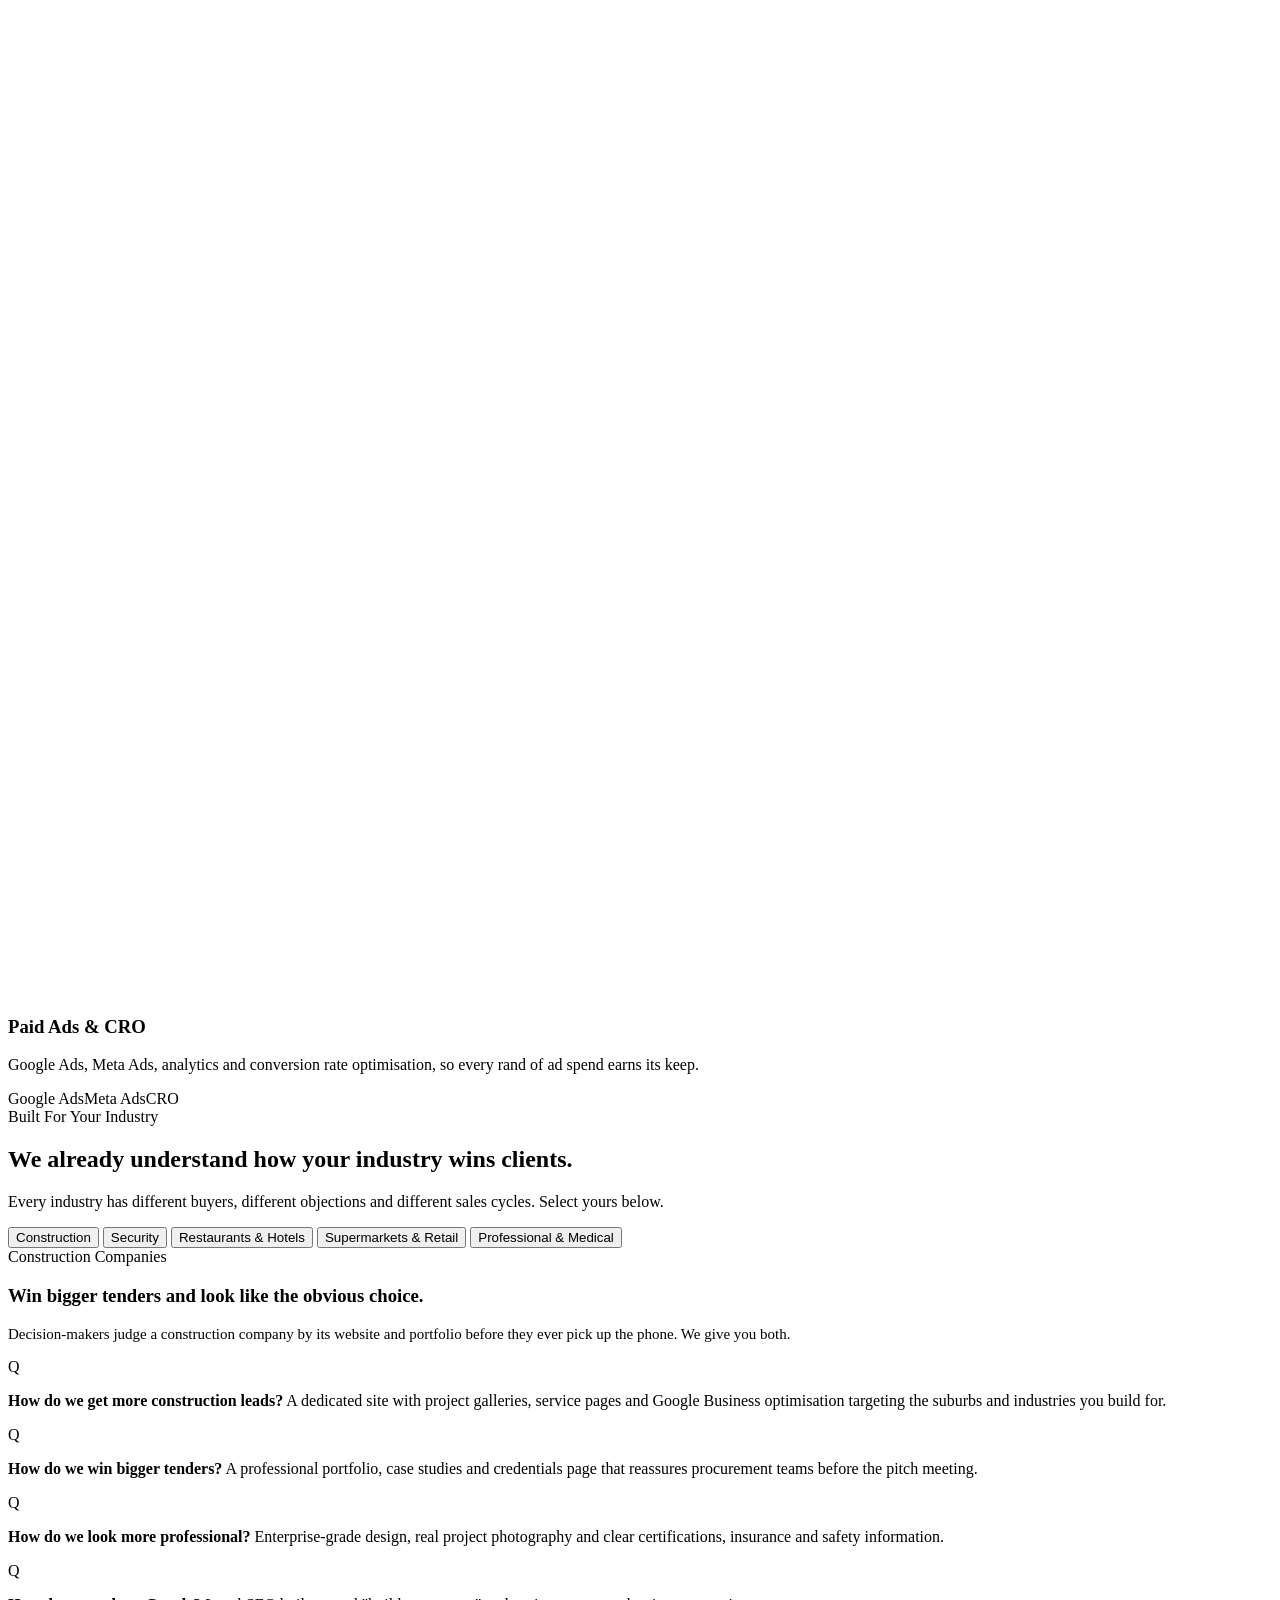
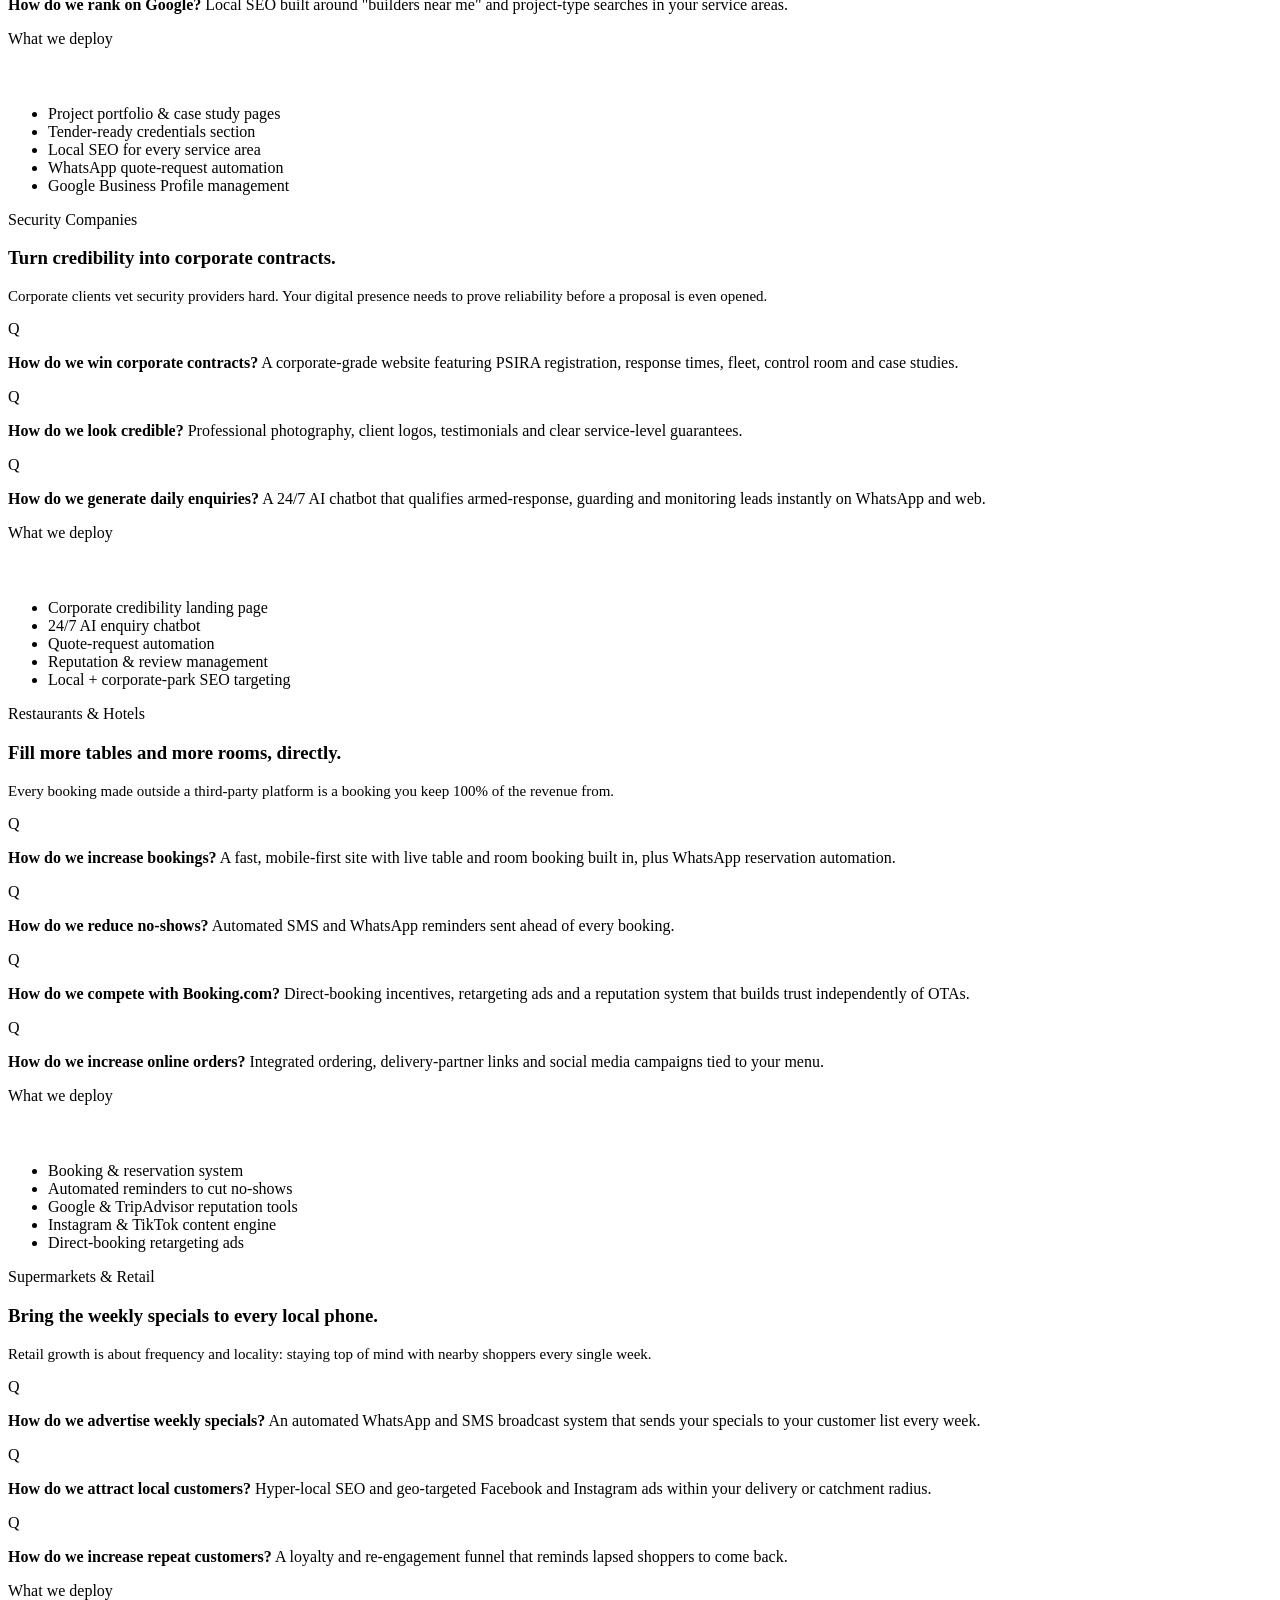
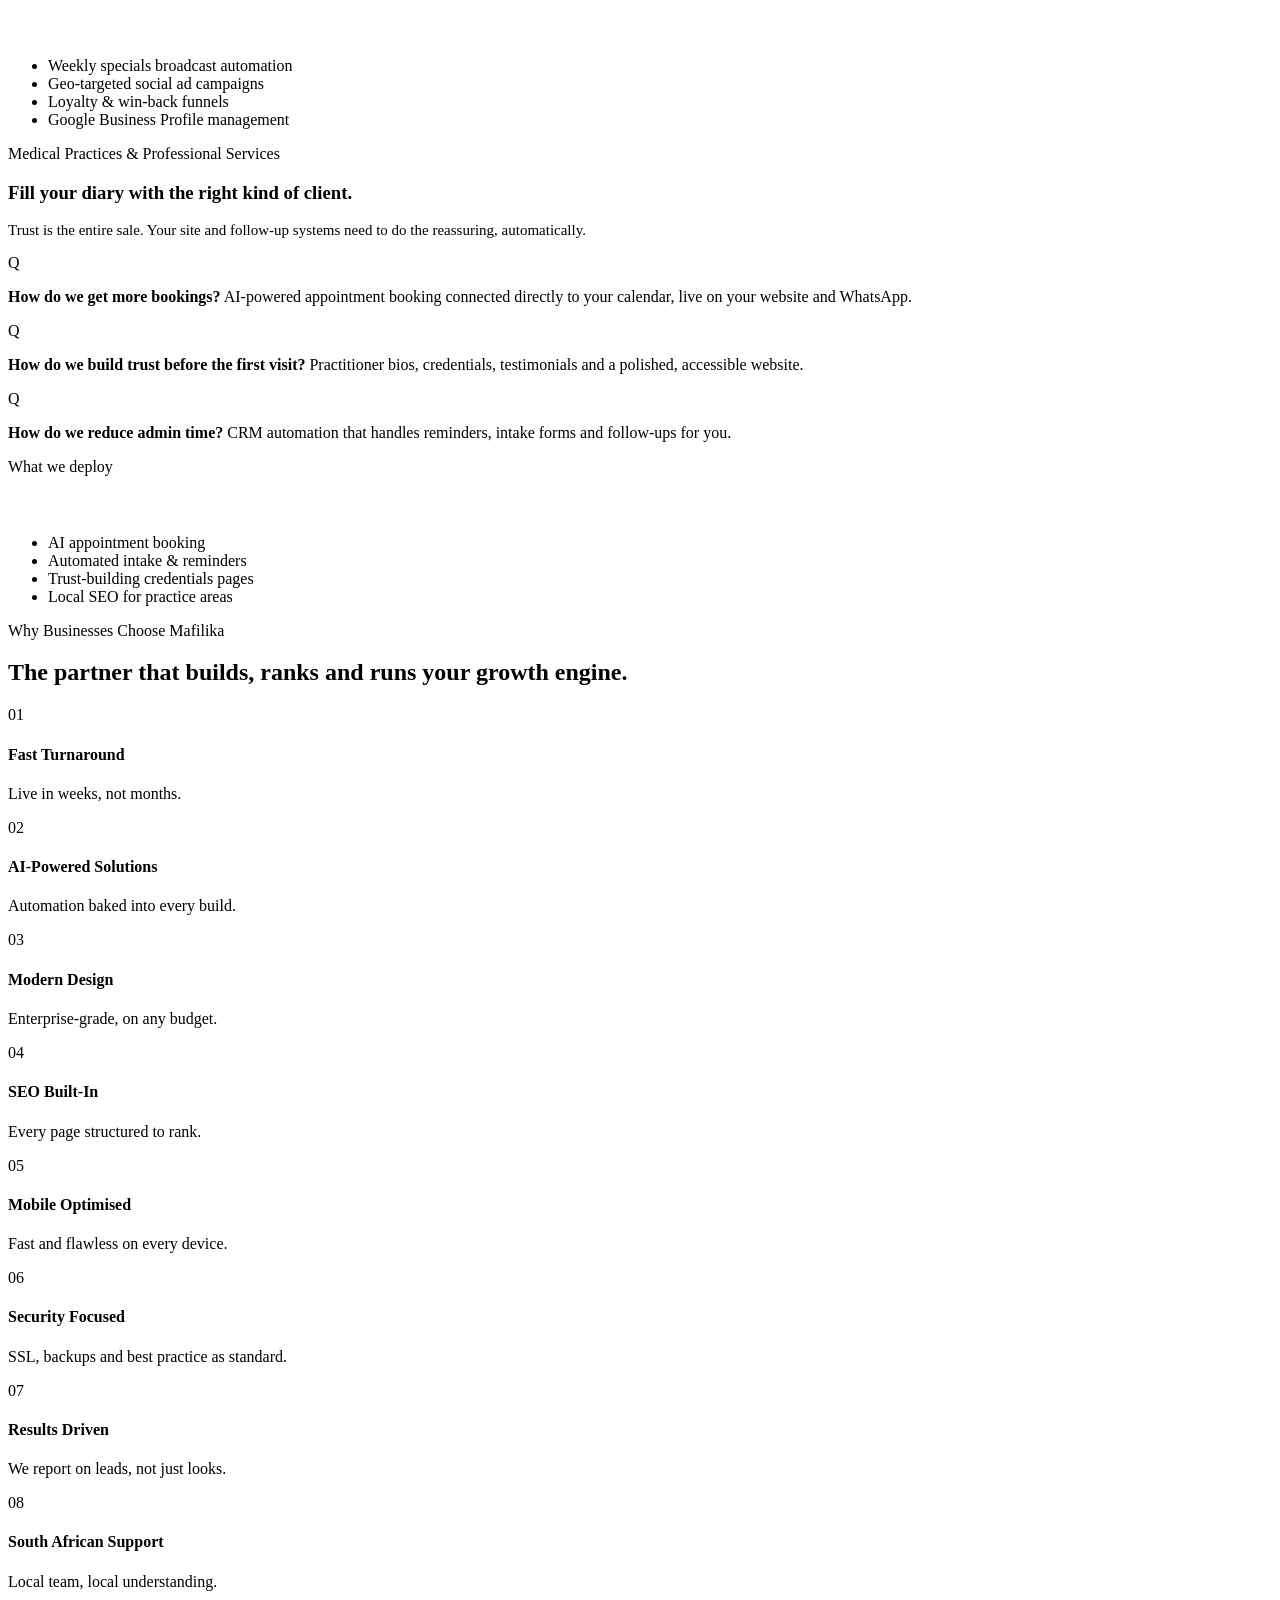
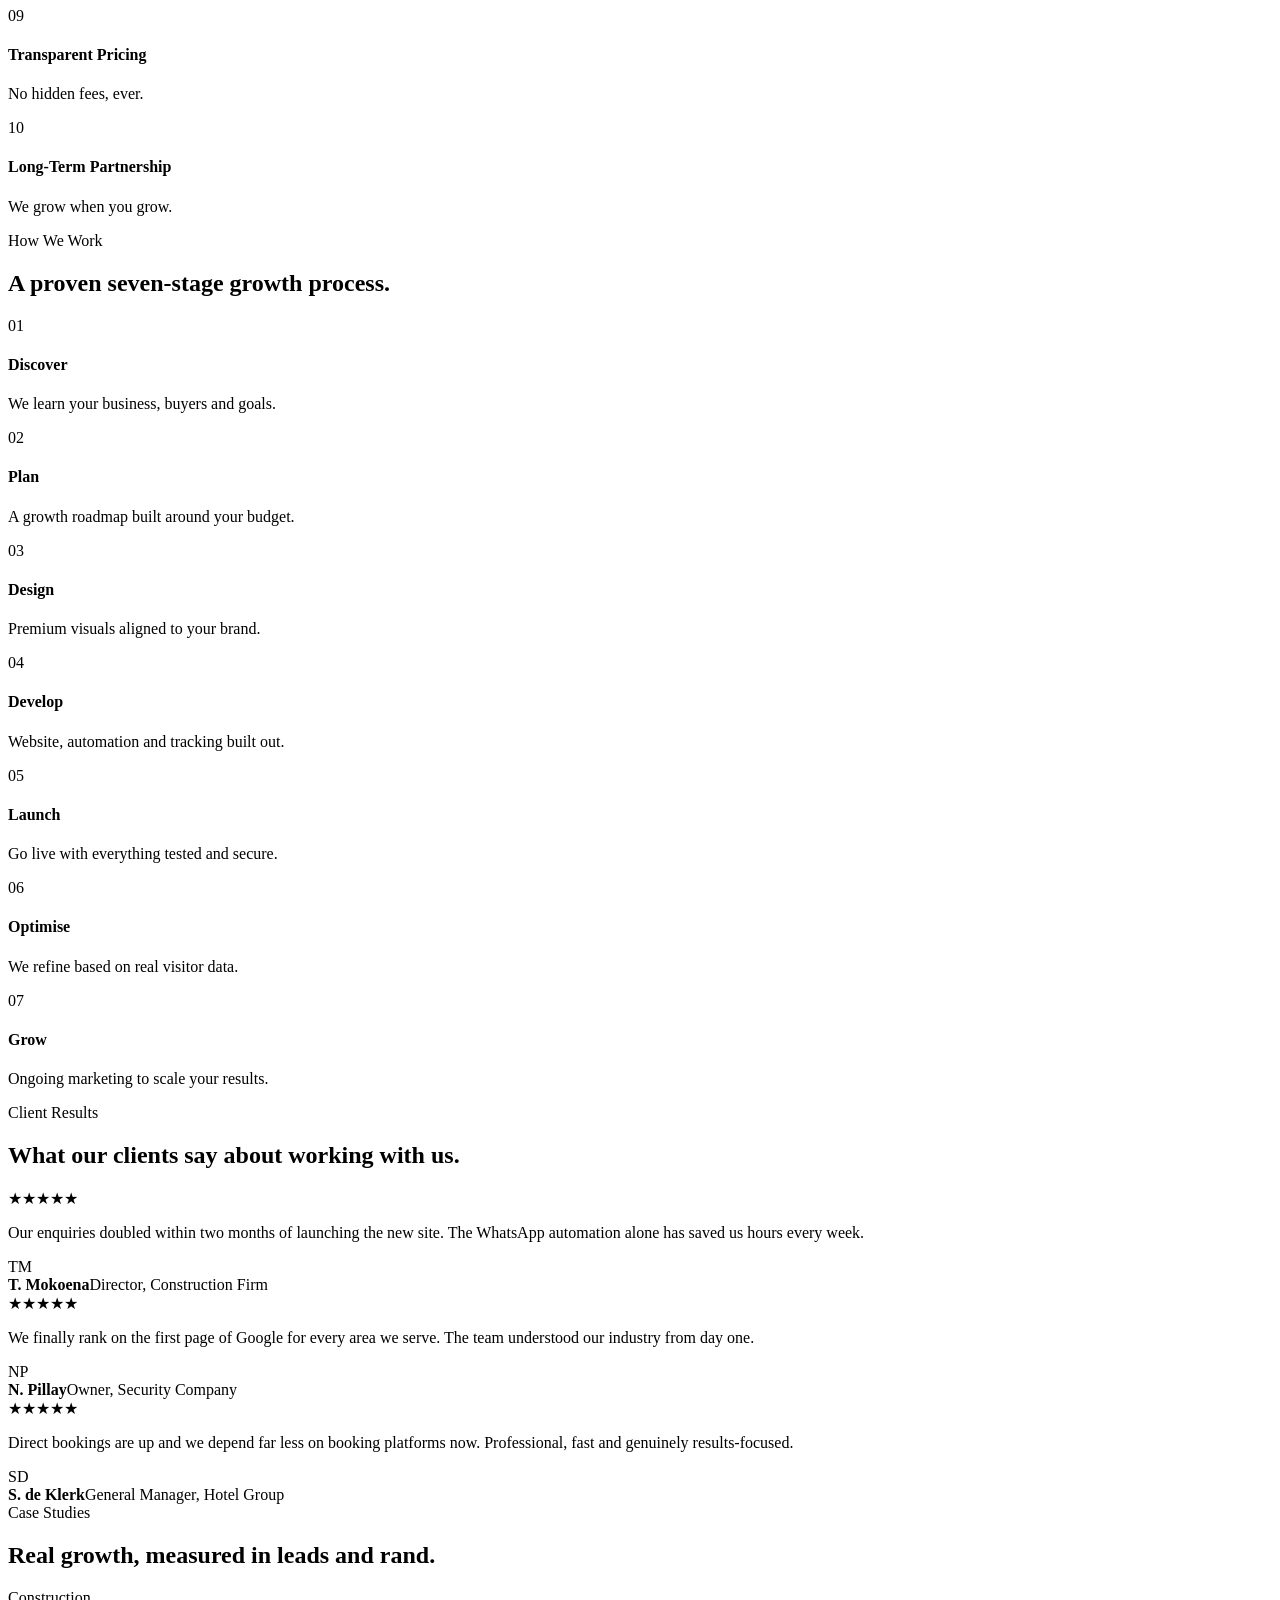
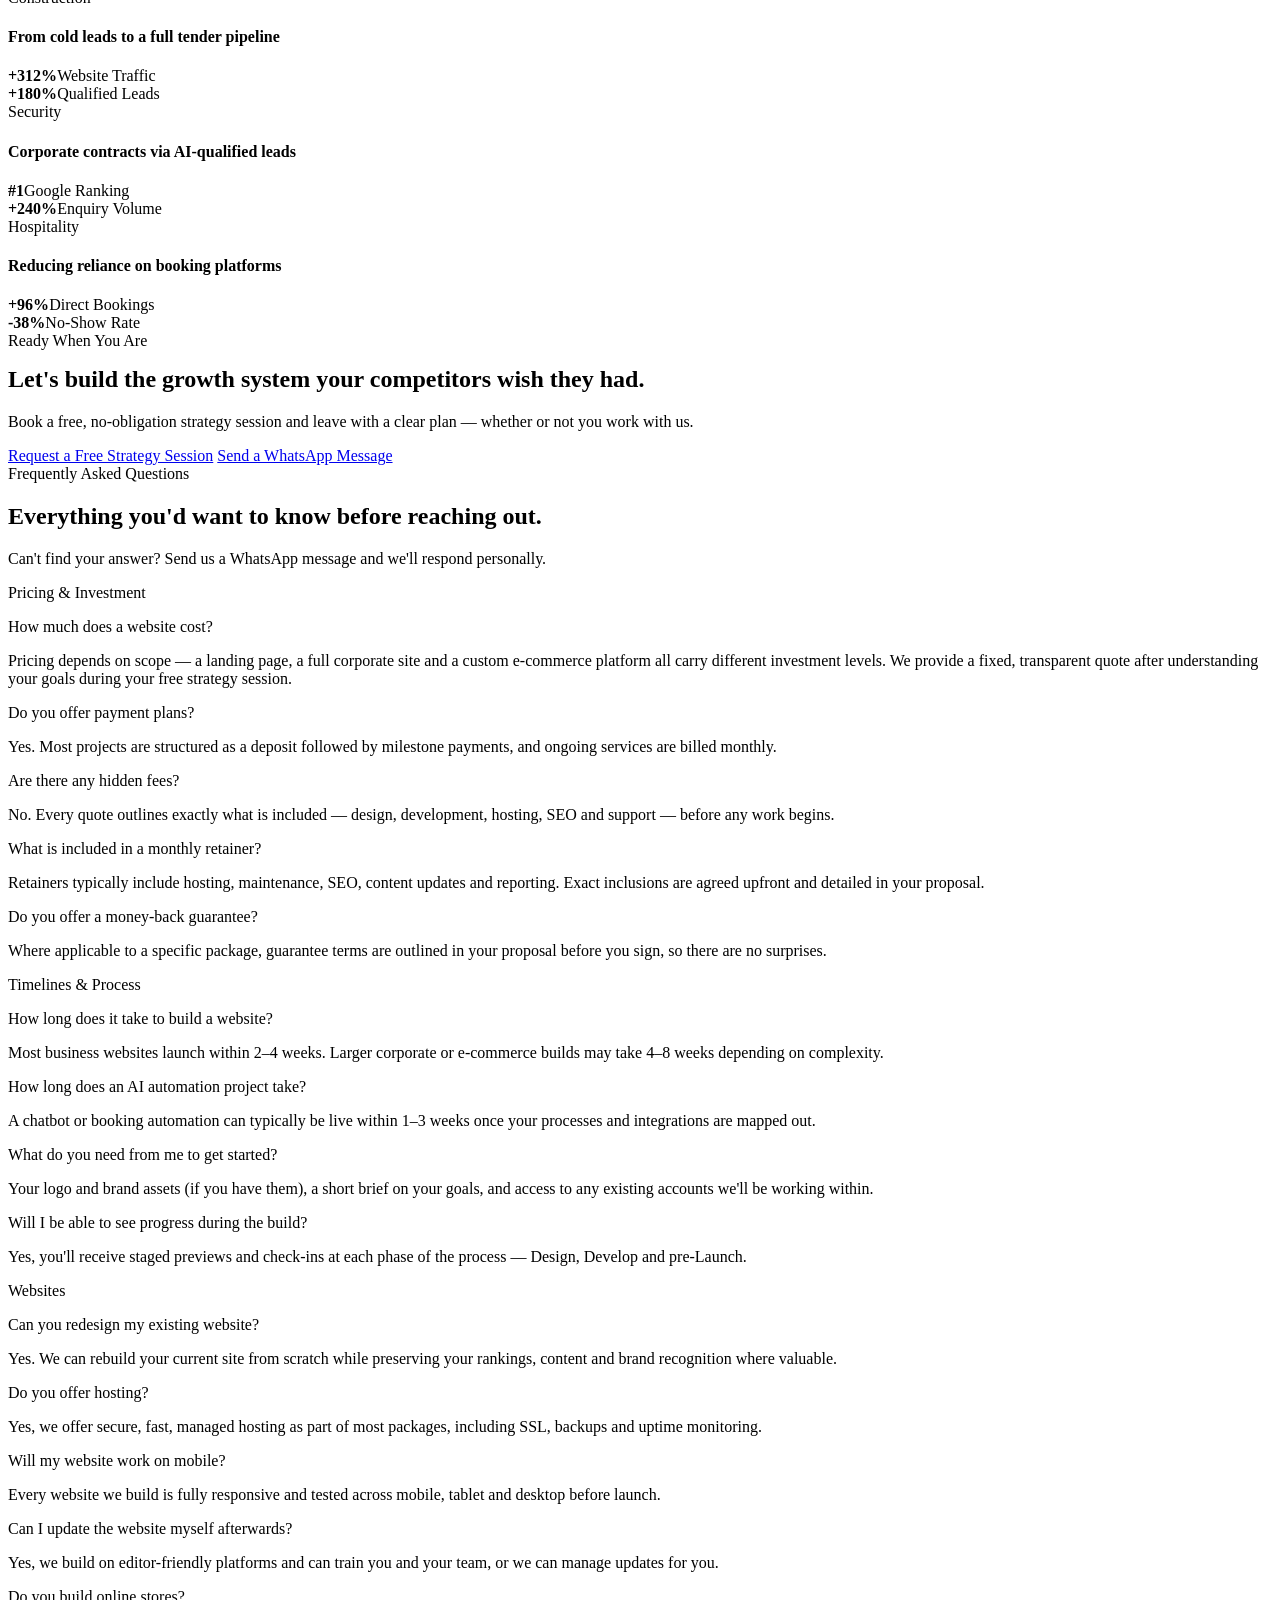
==== commit 23533578: "Update index.html" ====
--- a/index.html
+++ b/index.html
@@ -6,6 +6,7 @@
 <title>Mafilika Holdings &amp; Innovation | AI, Automation &amp; Digital Growth for South African Businesses</title>
 <meta name="description" content="Mafilika Holdings & Innovation builds premium websites, AI automation, SEO systems and lead generation machines for South African construction, security, hospitality, retail and professional service businesses. Book a free strategy session.">
 <meta name="keywords" content="AI automation South Africa, business website design South Africa, SEO agency South Africa, lead generation agency, WhatsApp automation, Christiana North West digital agency">
+<link rel="stylesheet" href="styles.css">
 <link rel="canonical" href="https://www.mafilikaholdings.co.za/">
 
 <!-- Open Graph -->
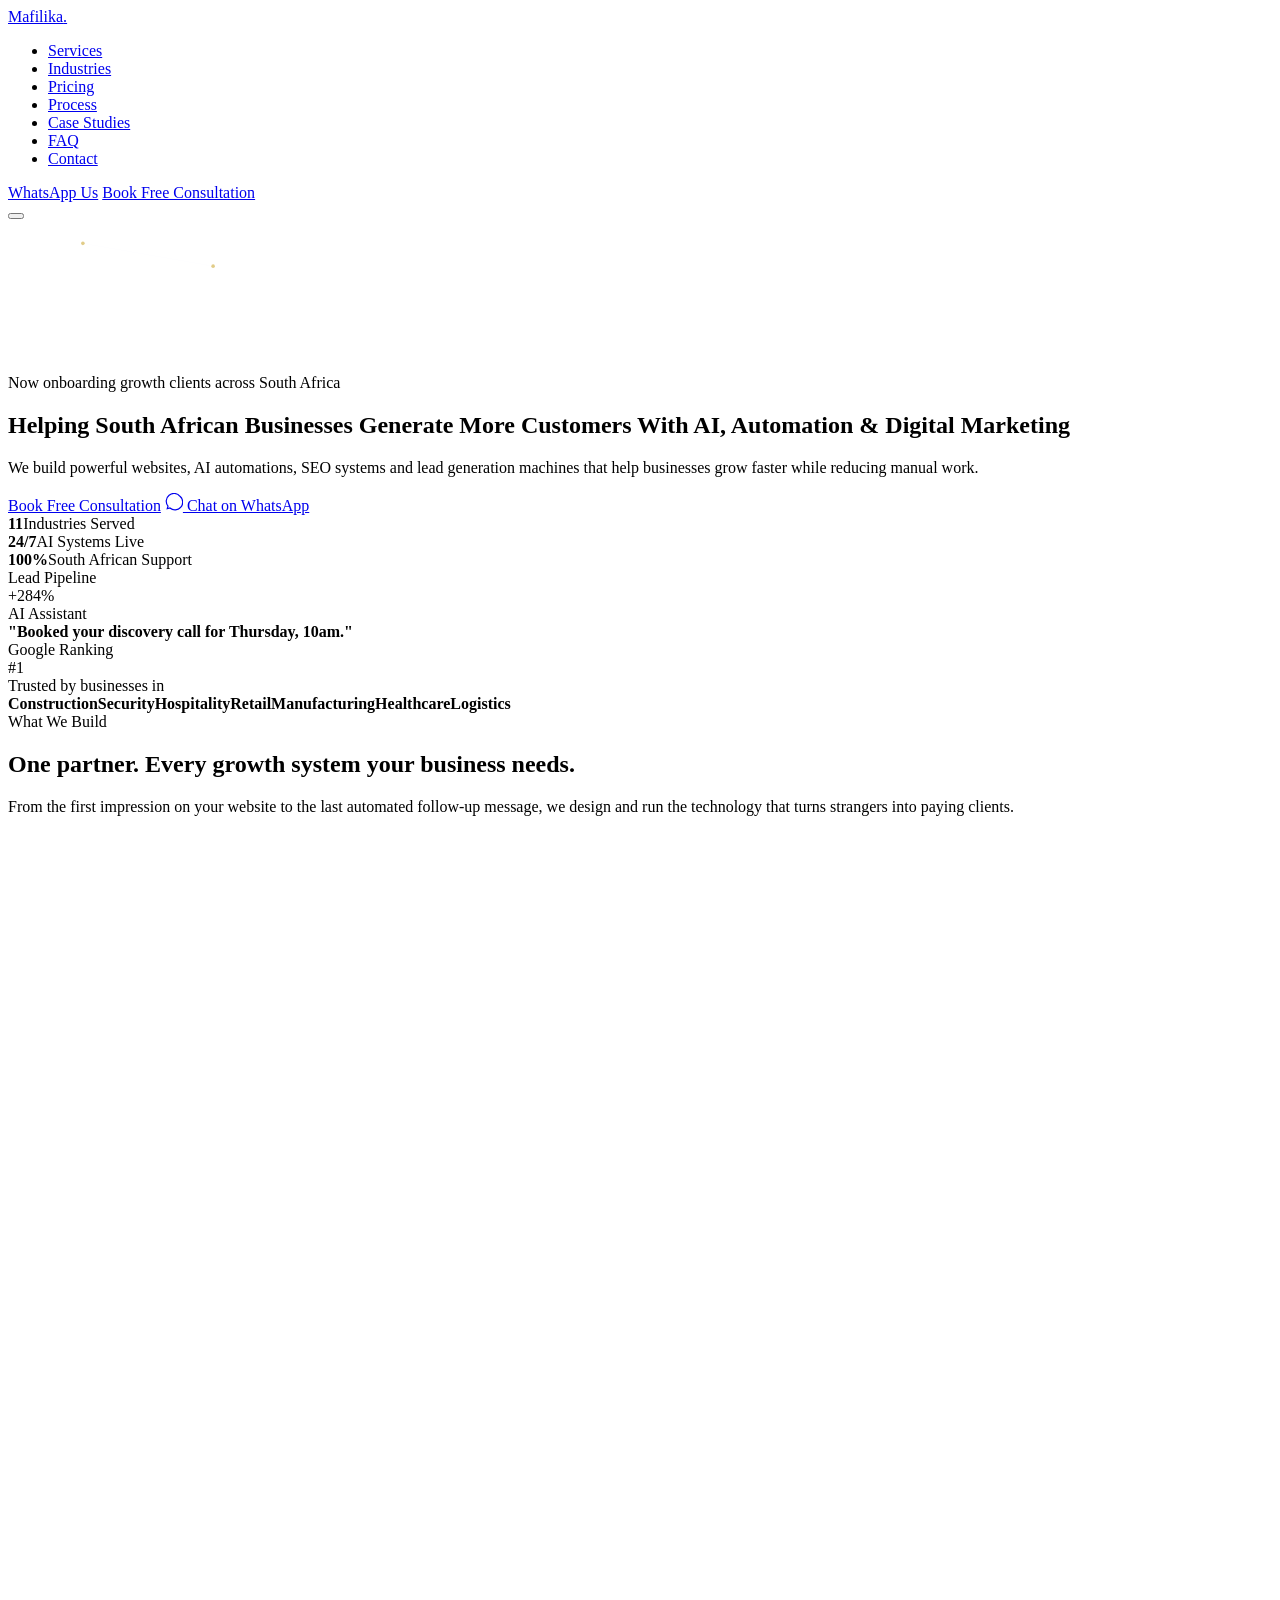
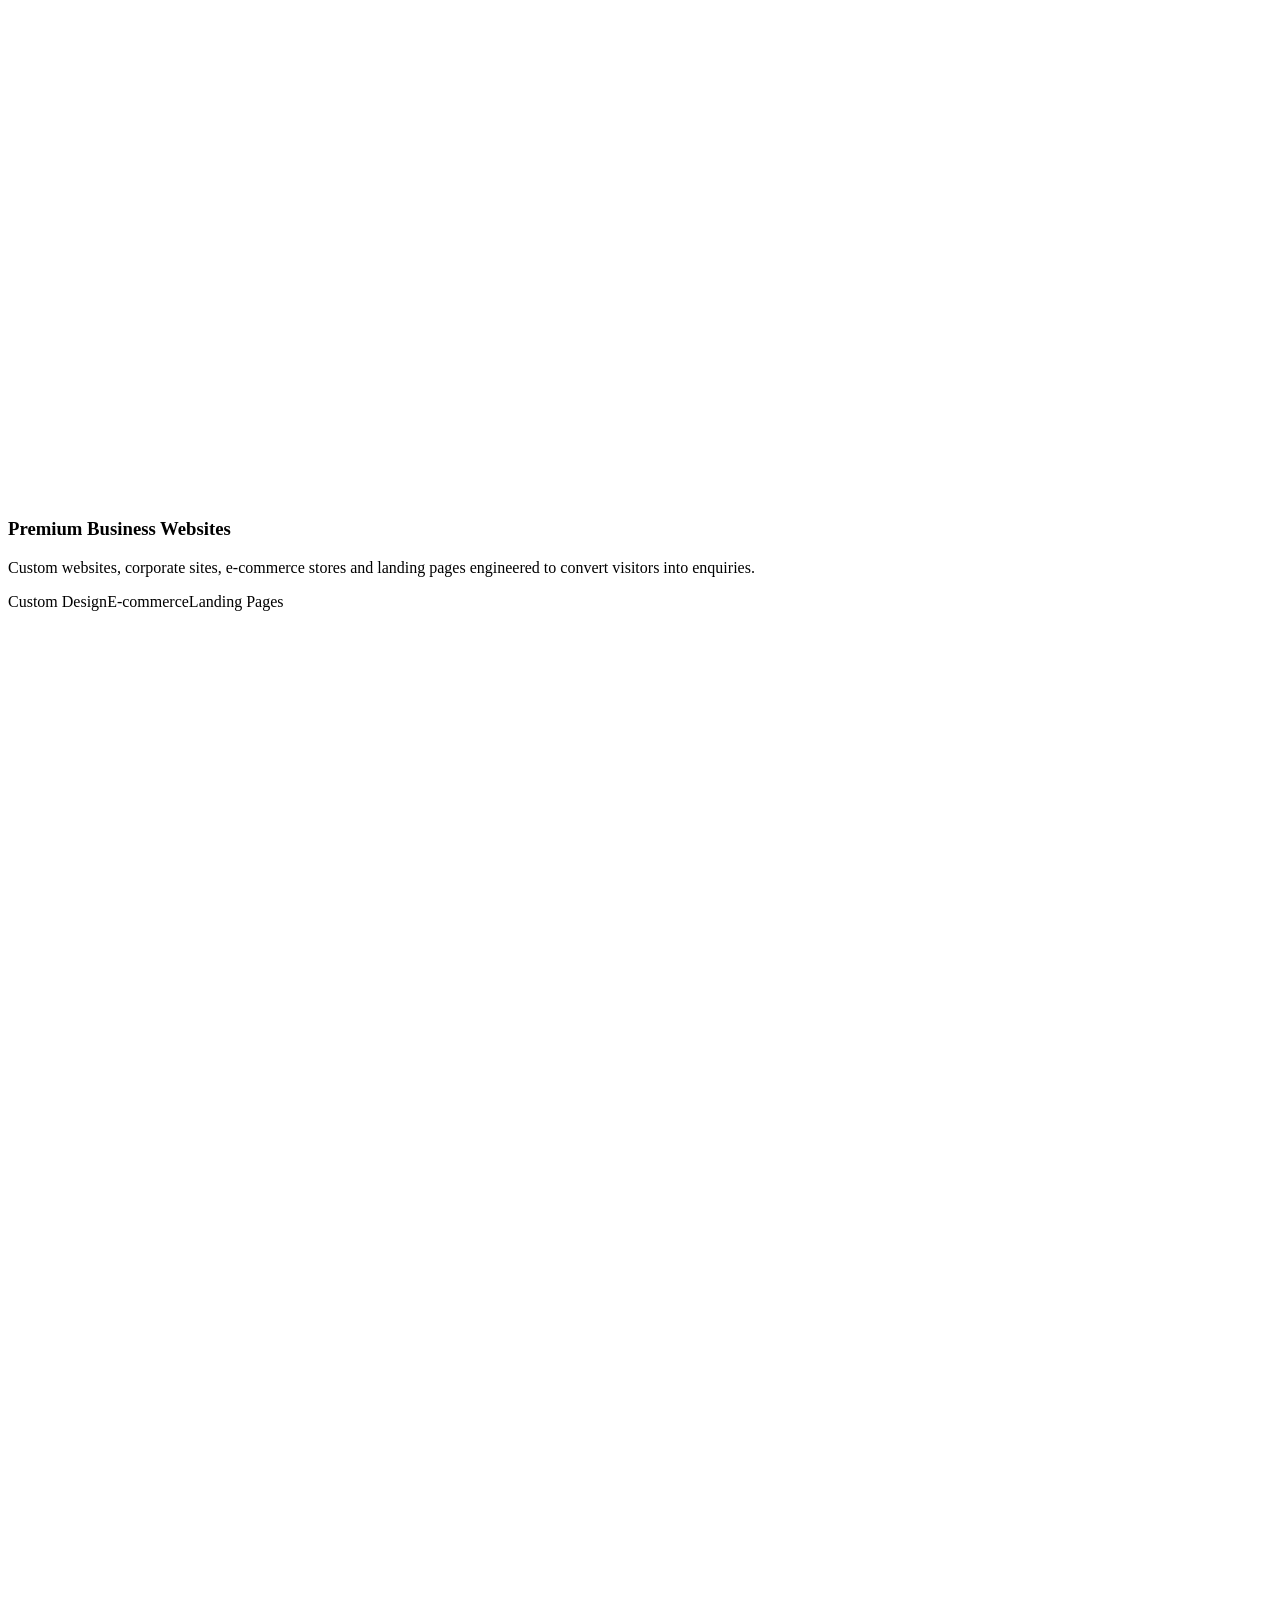
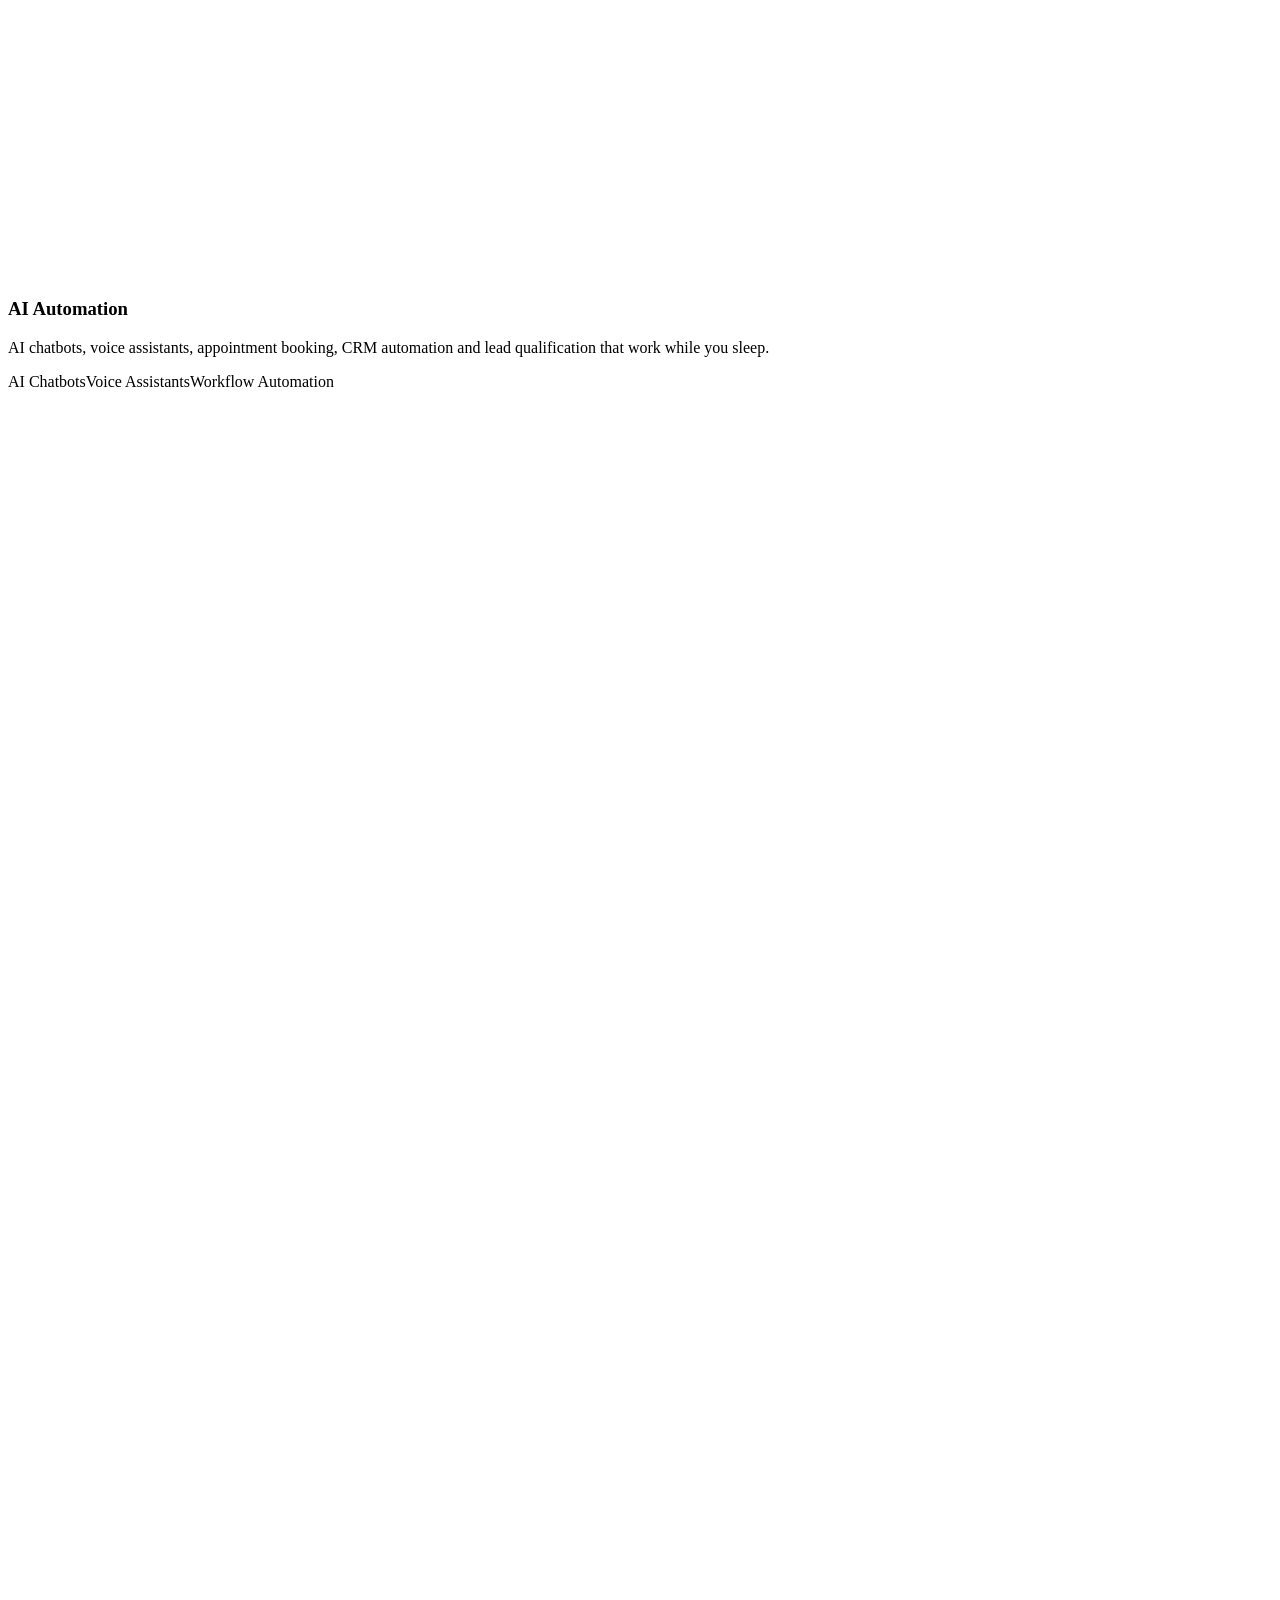
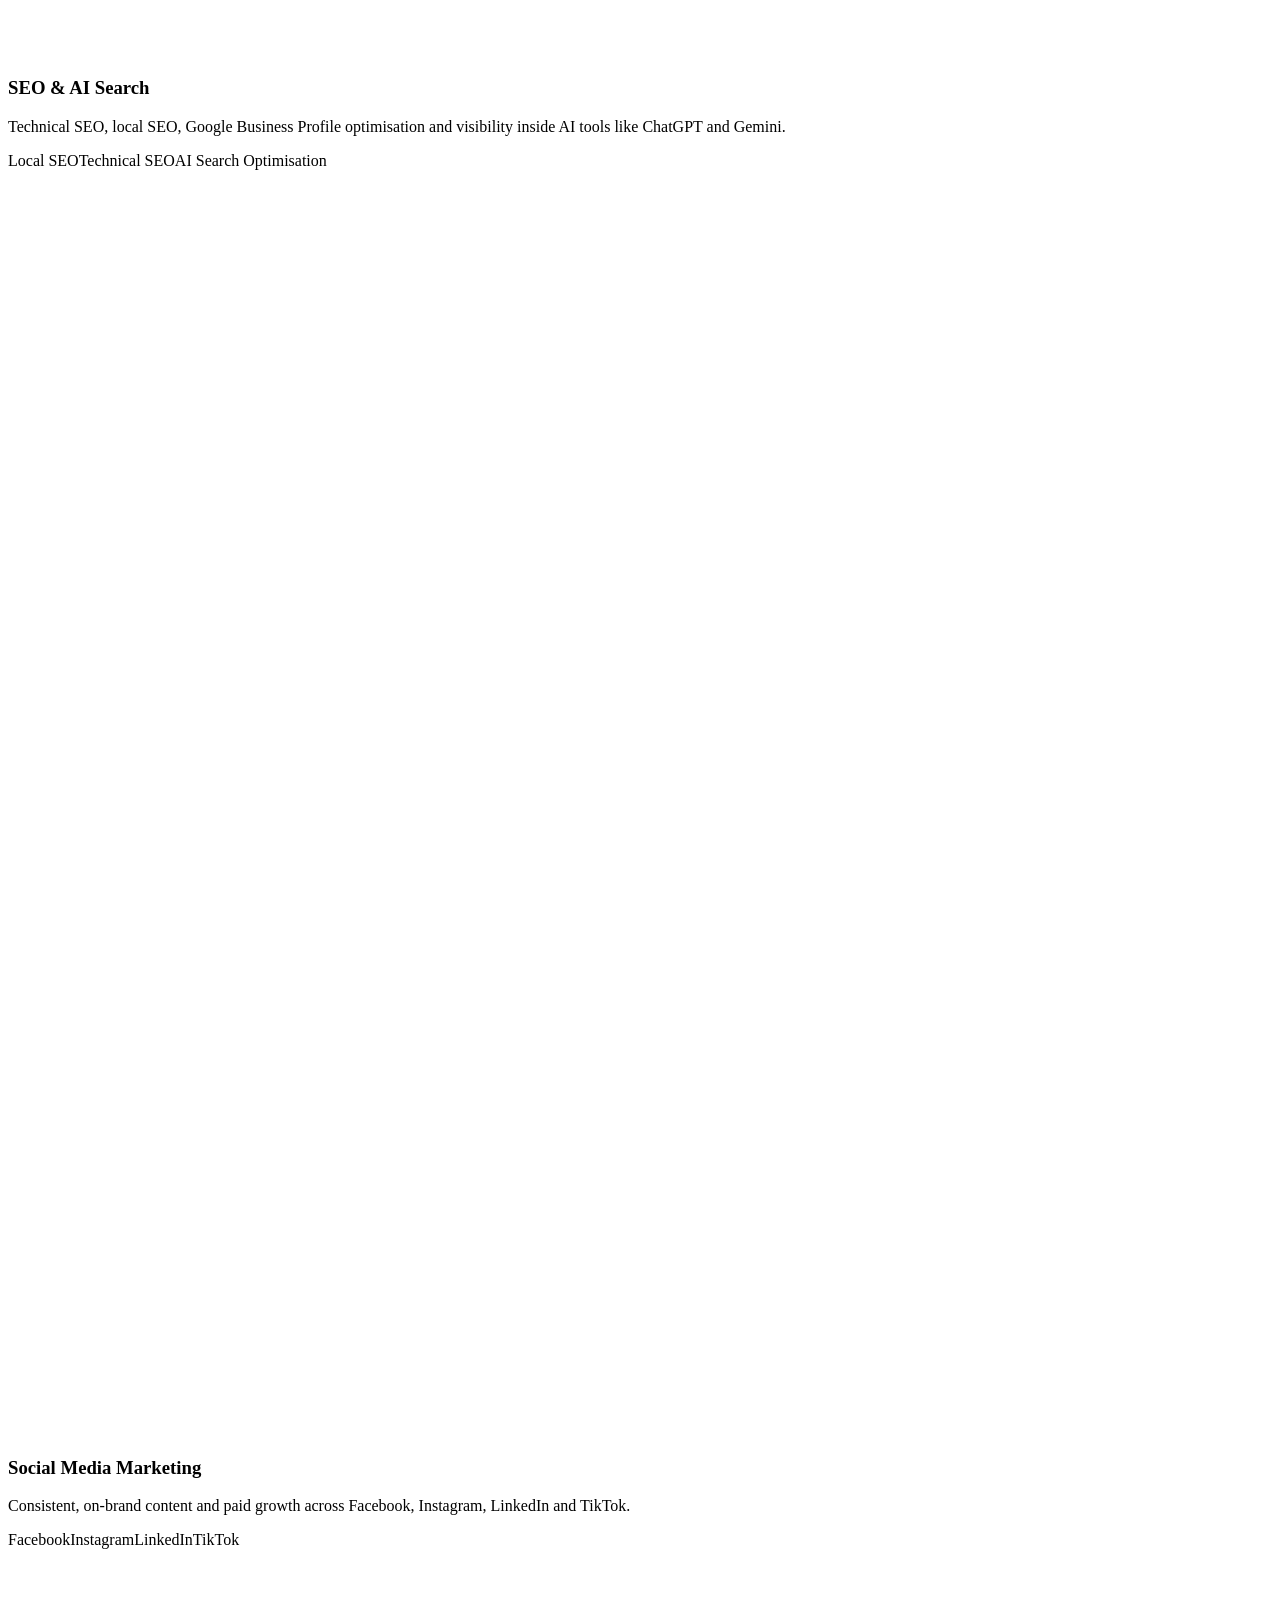
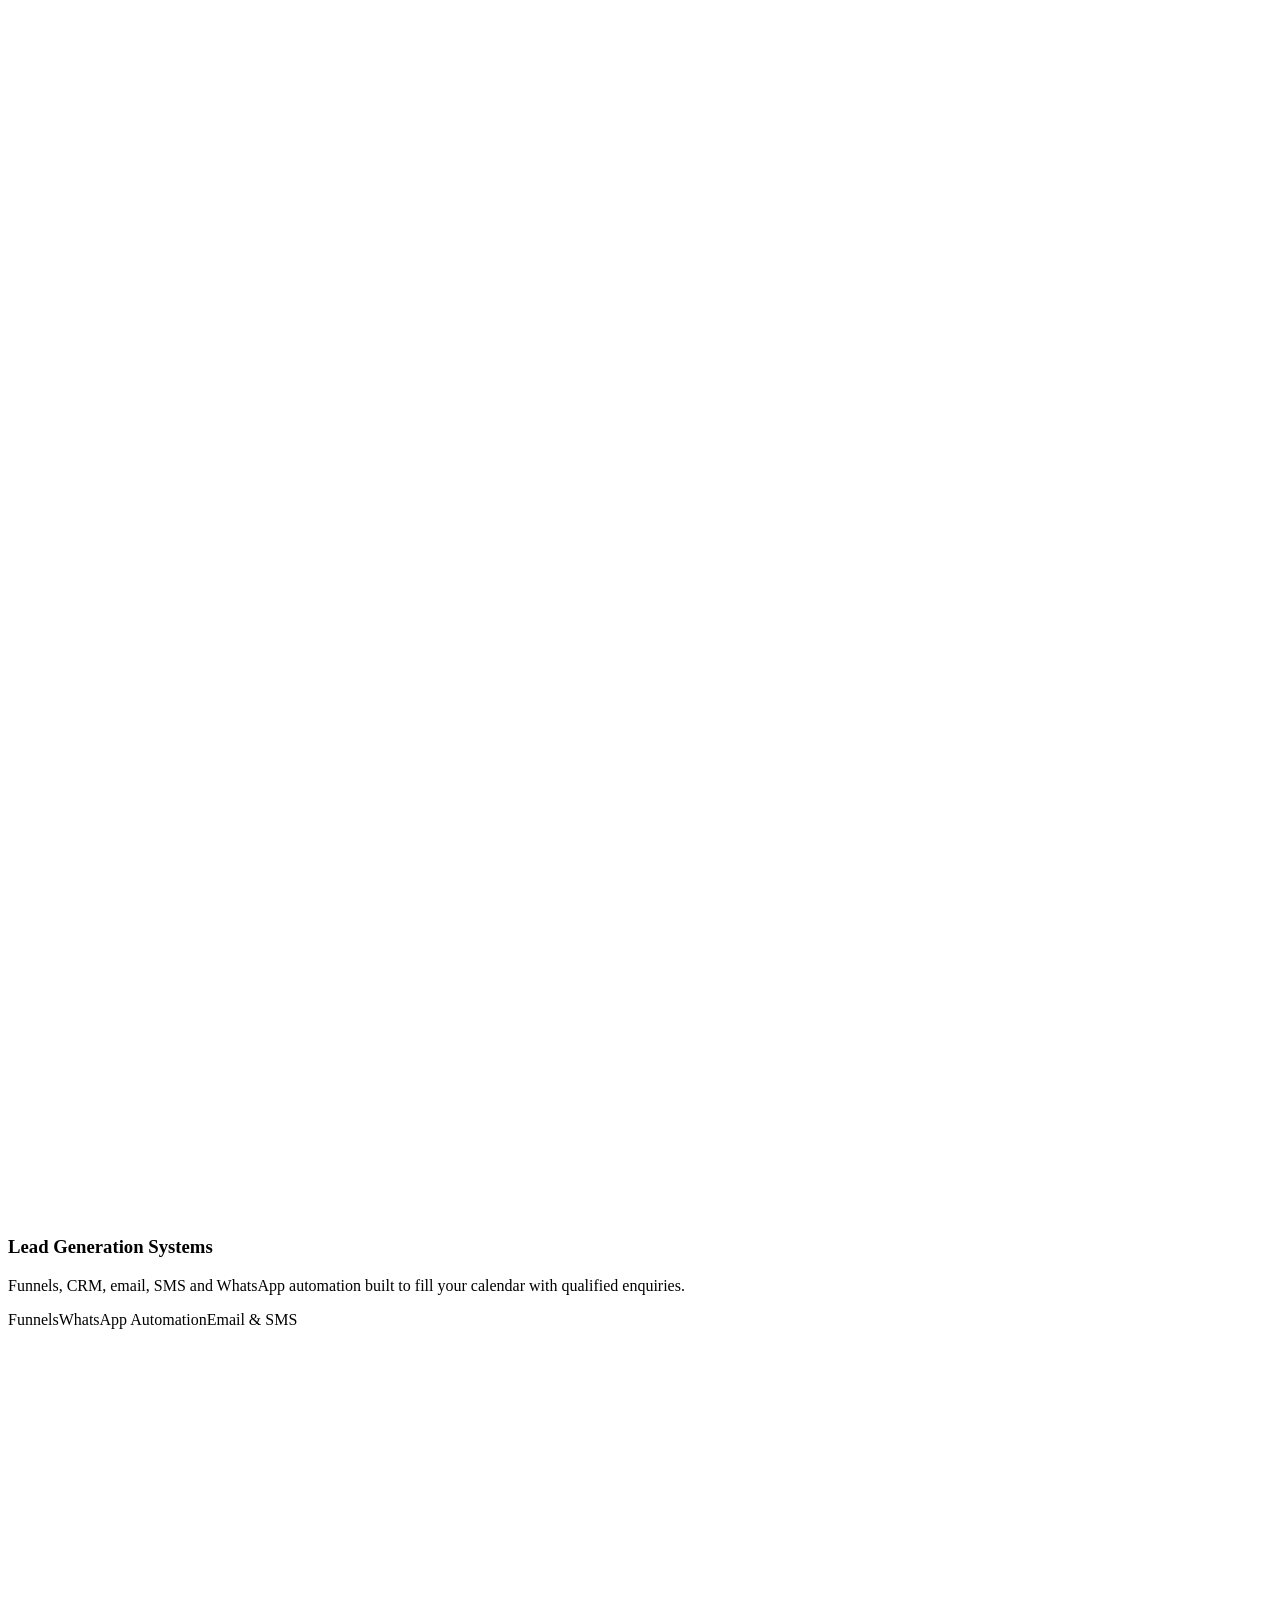
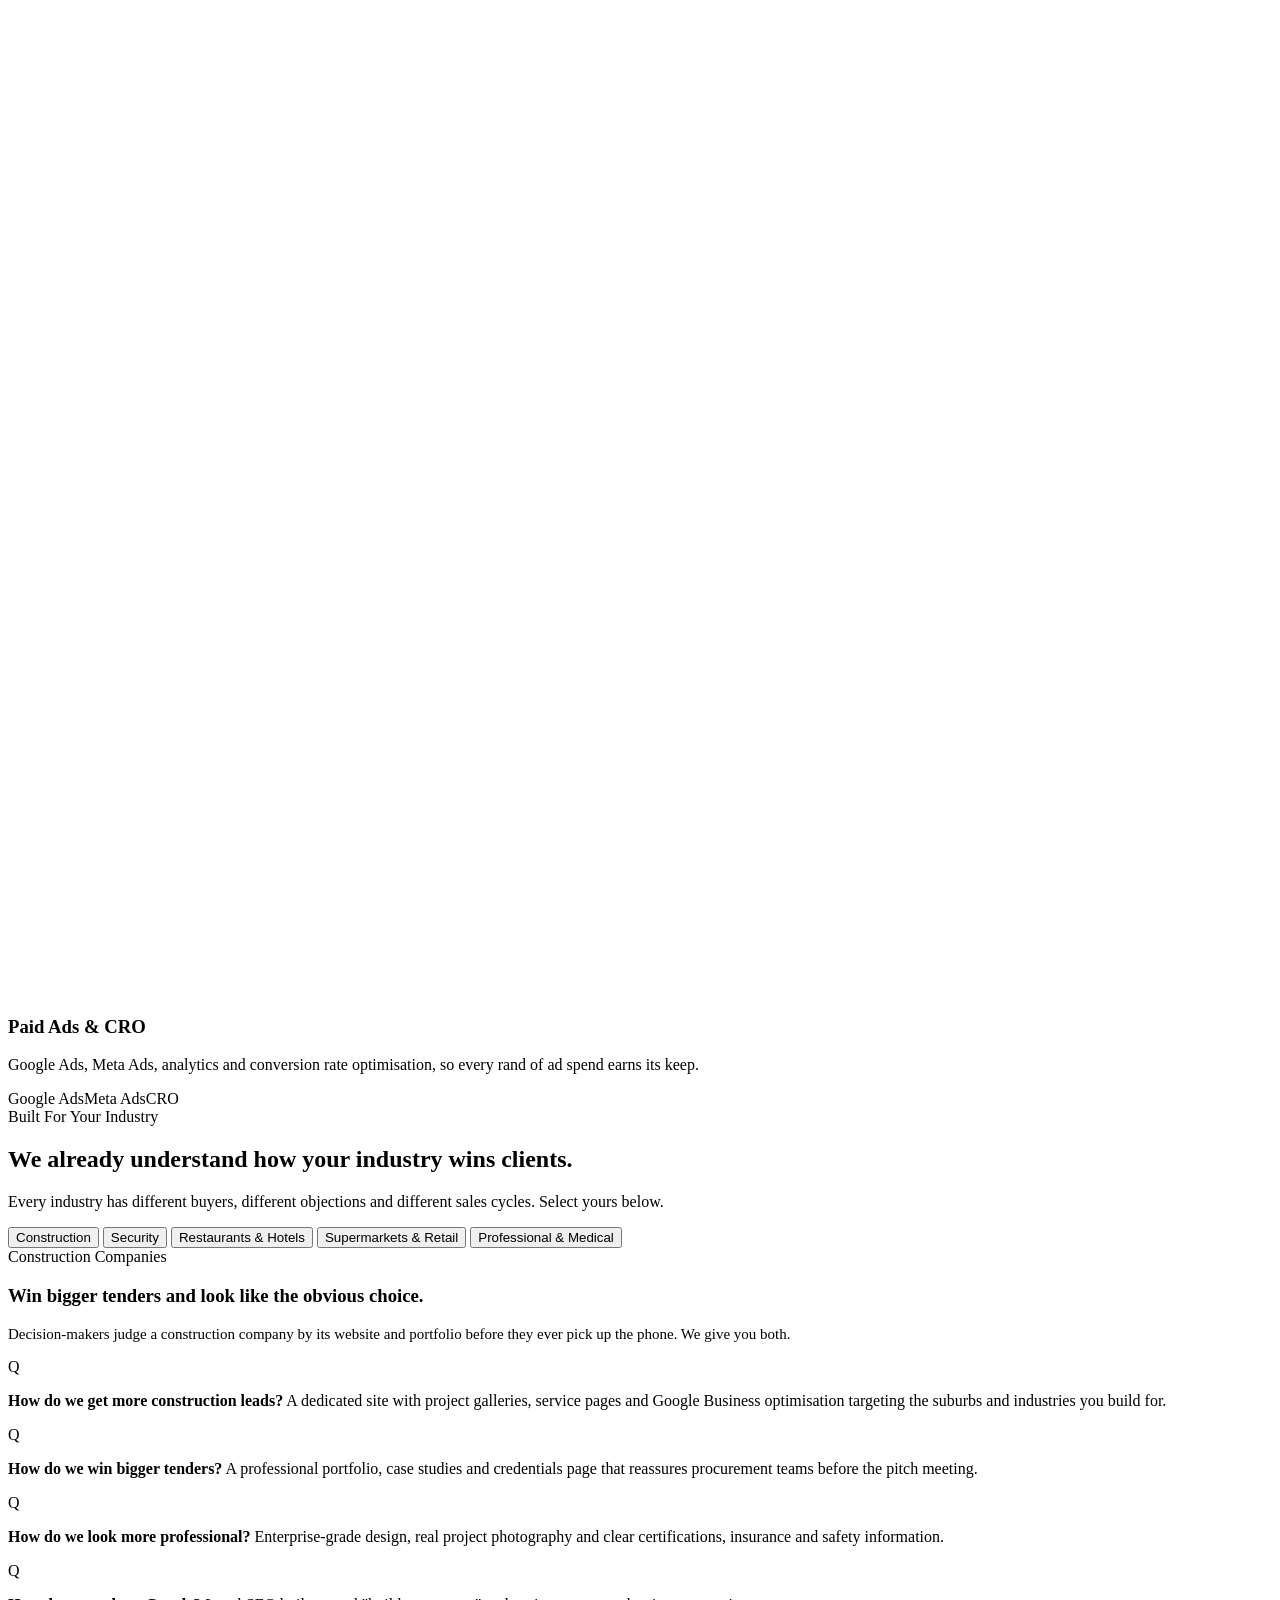
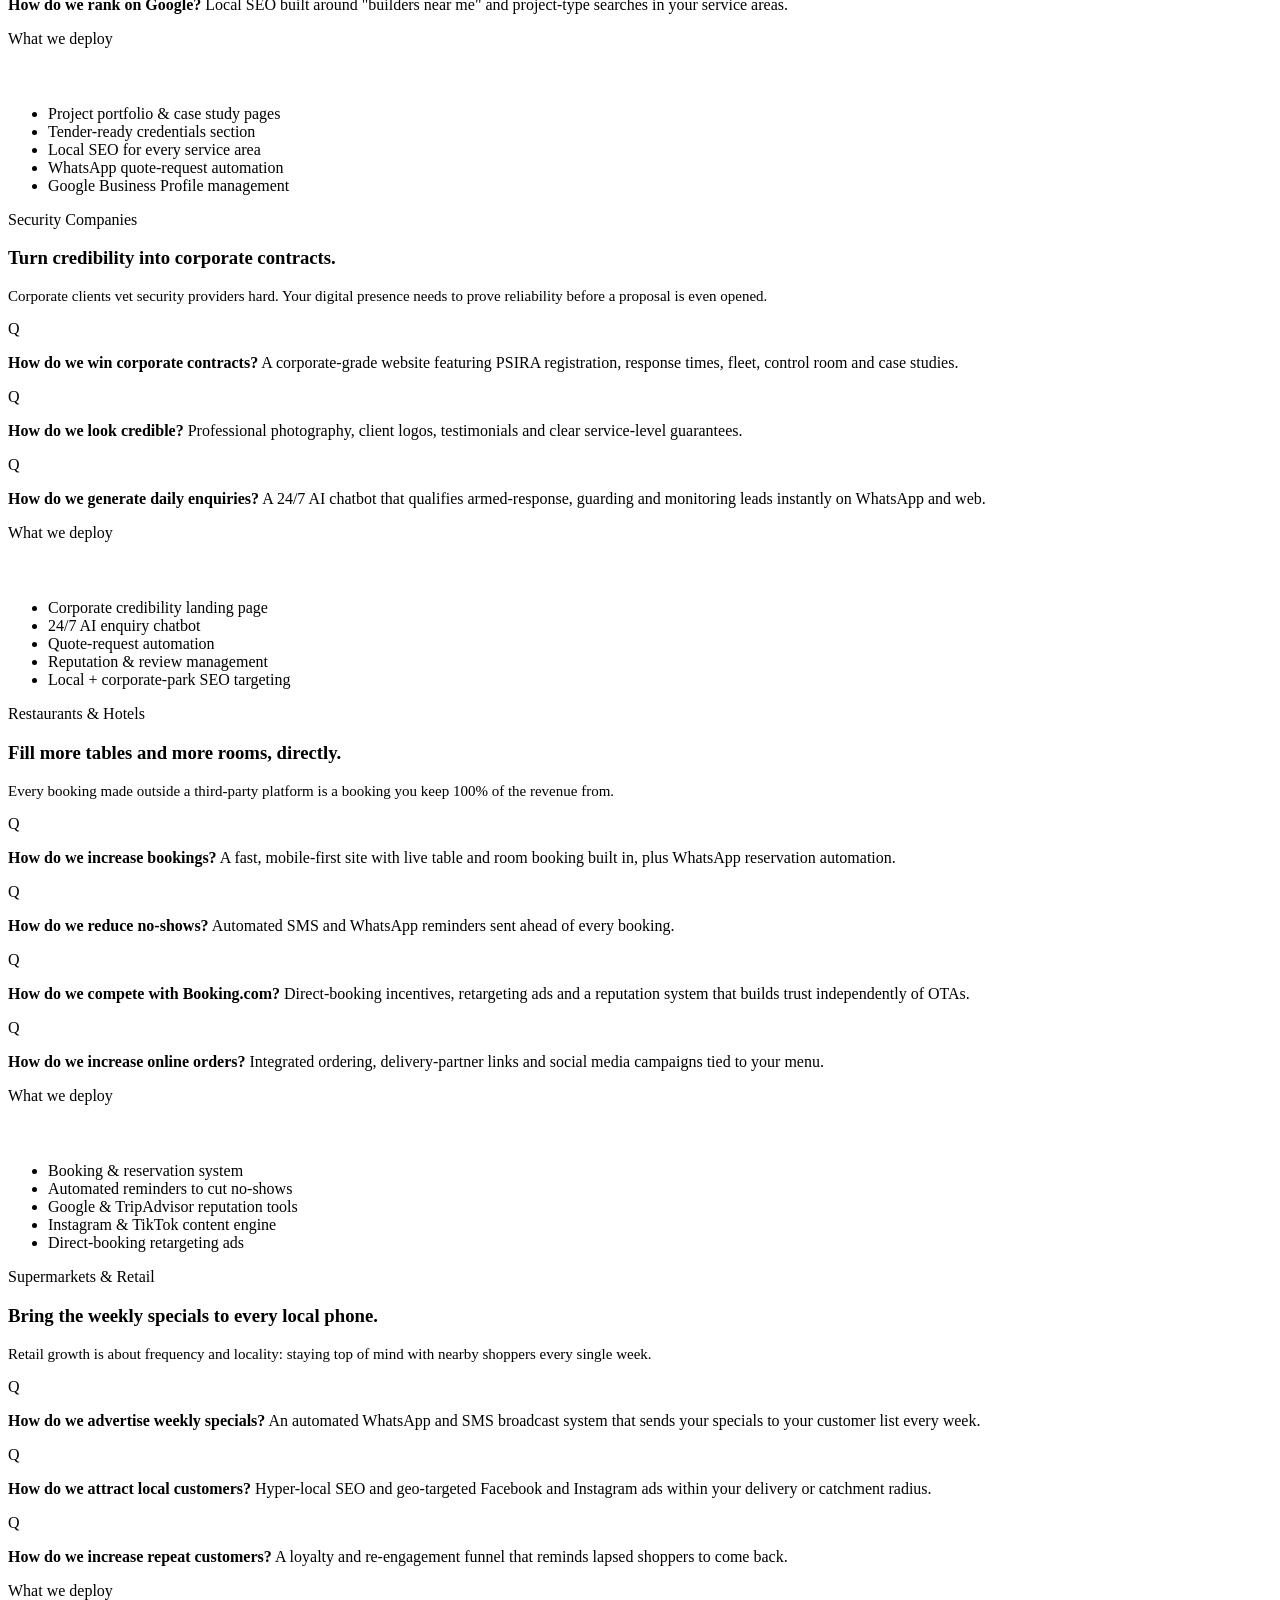
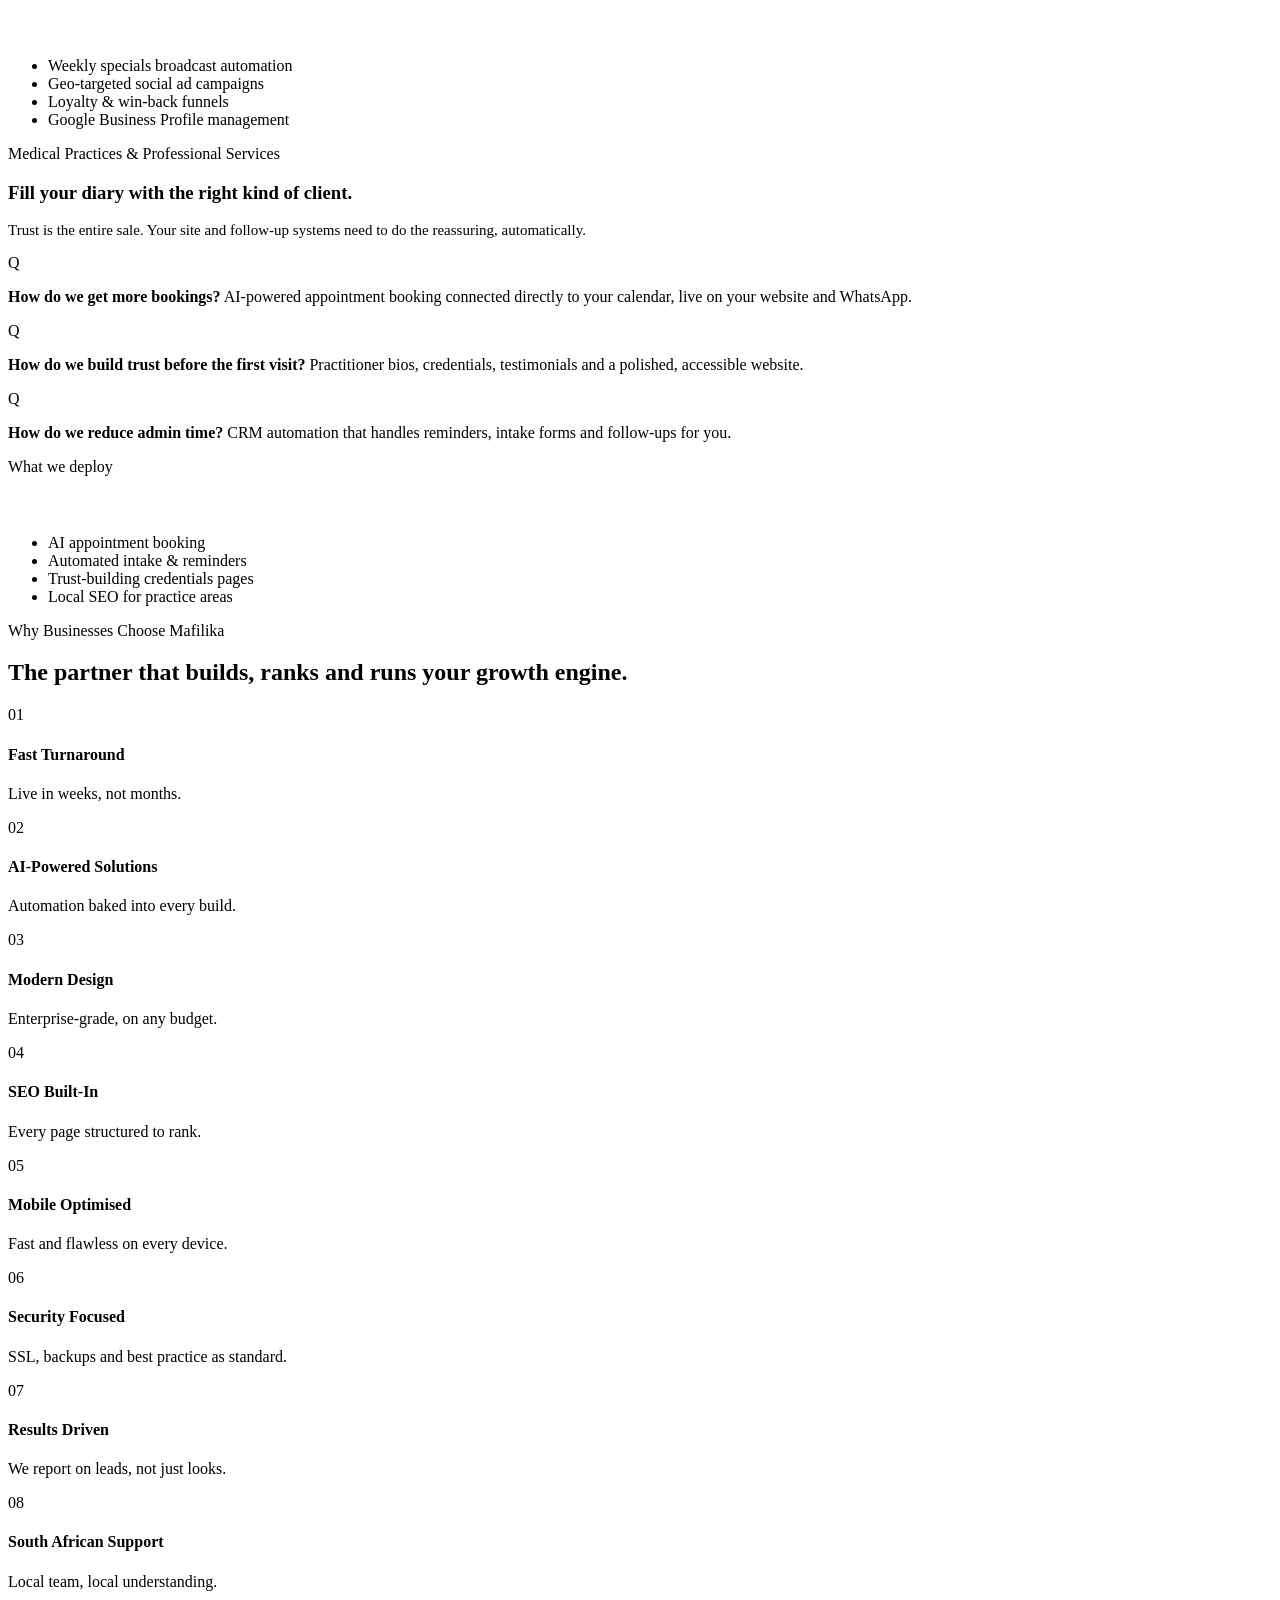
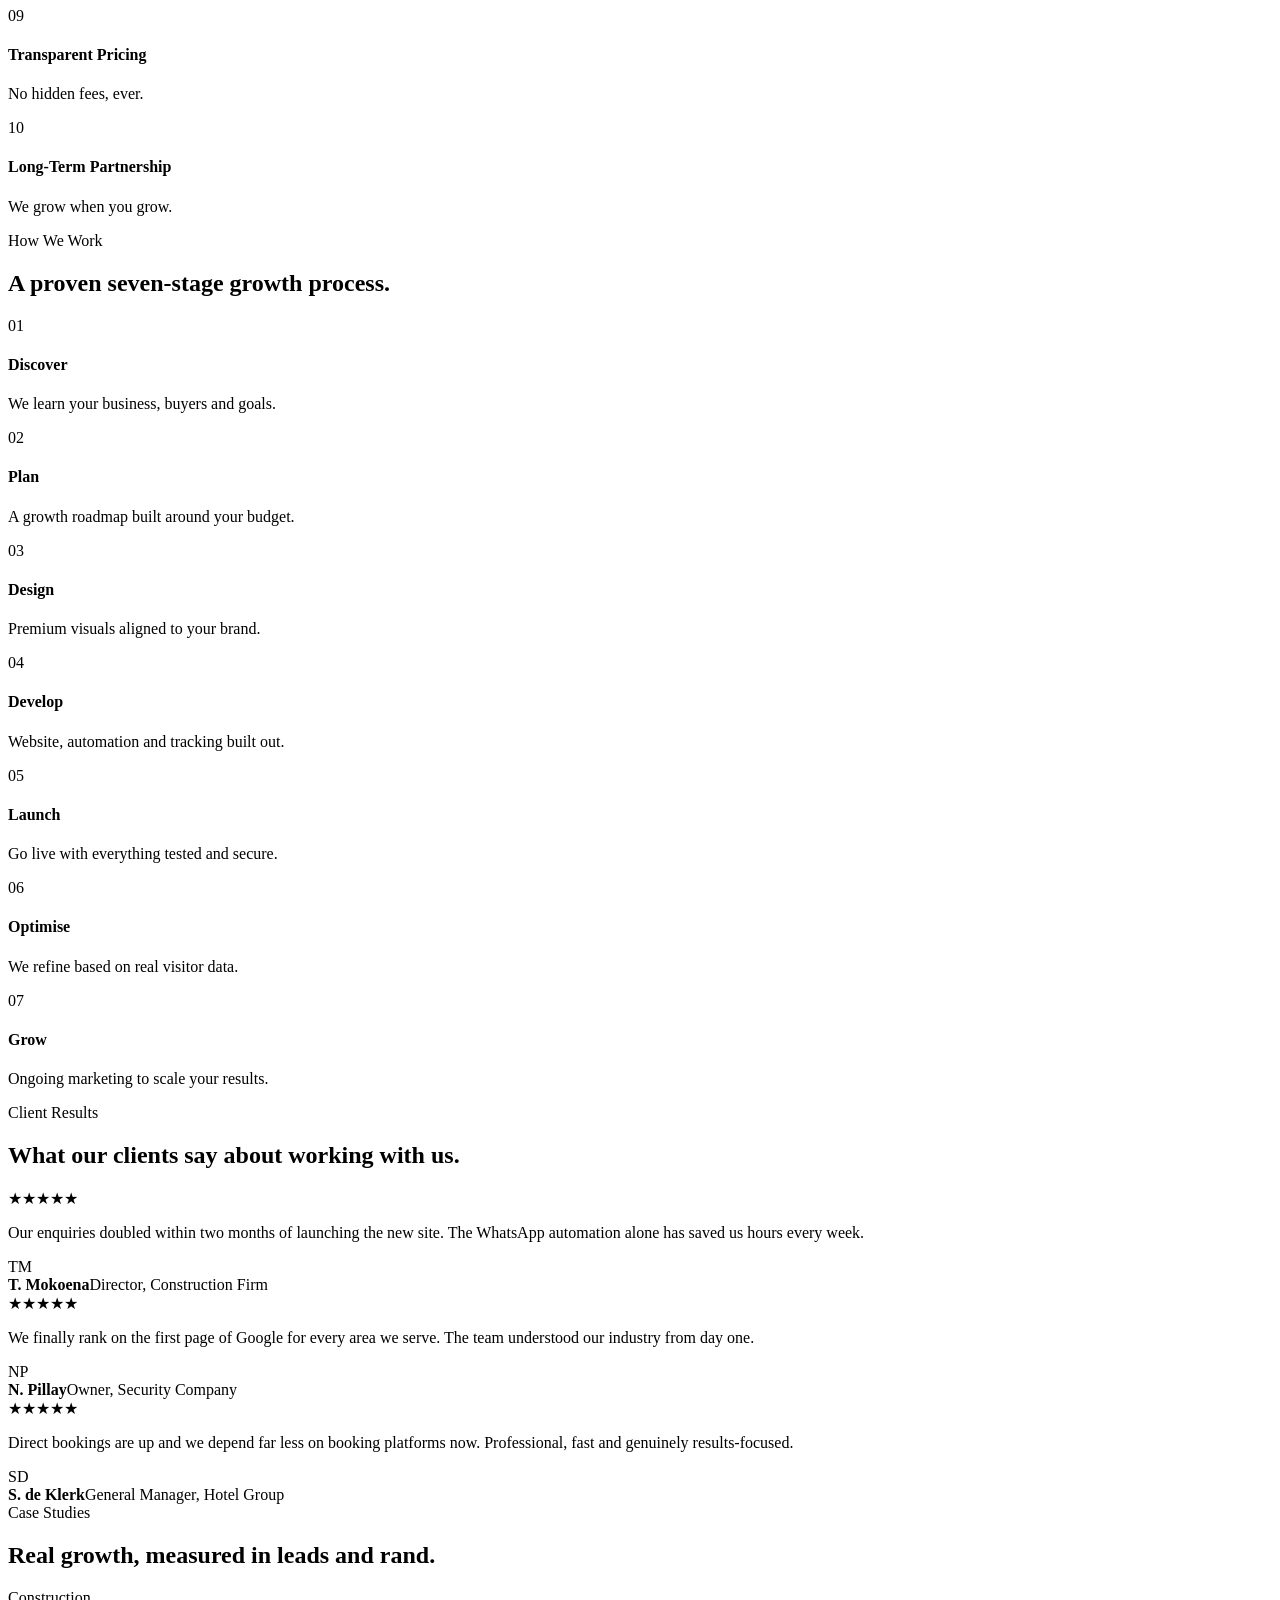
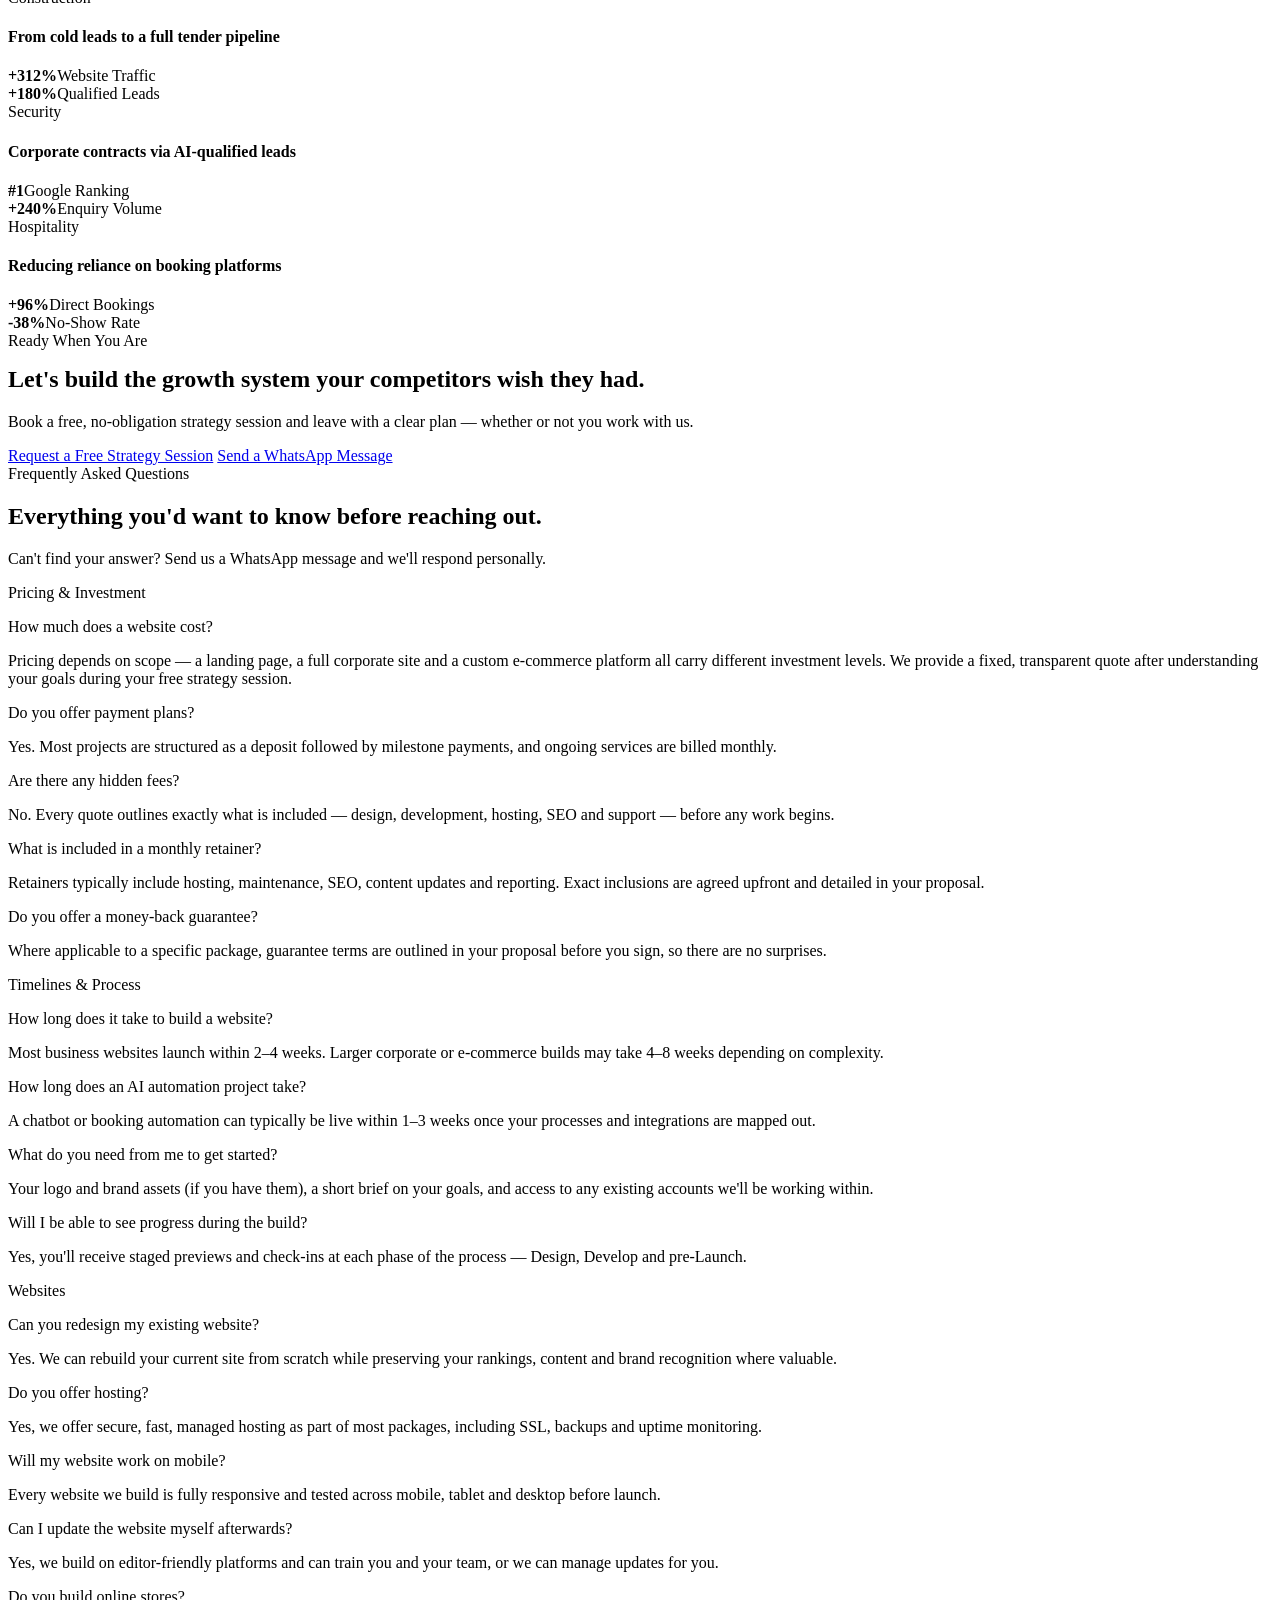
==== commit 39dcca35: "Update index.html" ====
--- a/index.html
+++ b/index.html
@@ -58,7 +58,7 @@
 }
 </script>
 
-<link rel="stylesheet" href="styles.css">
+
 </head>
 <body>
 
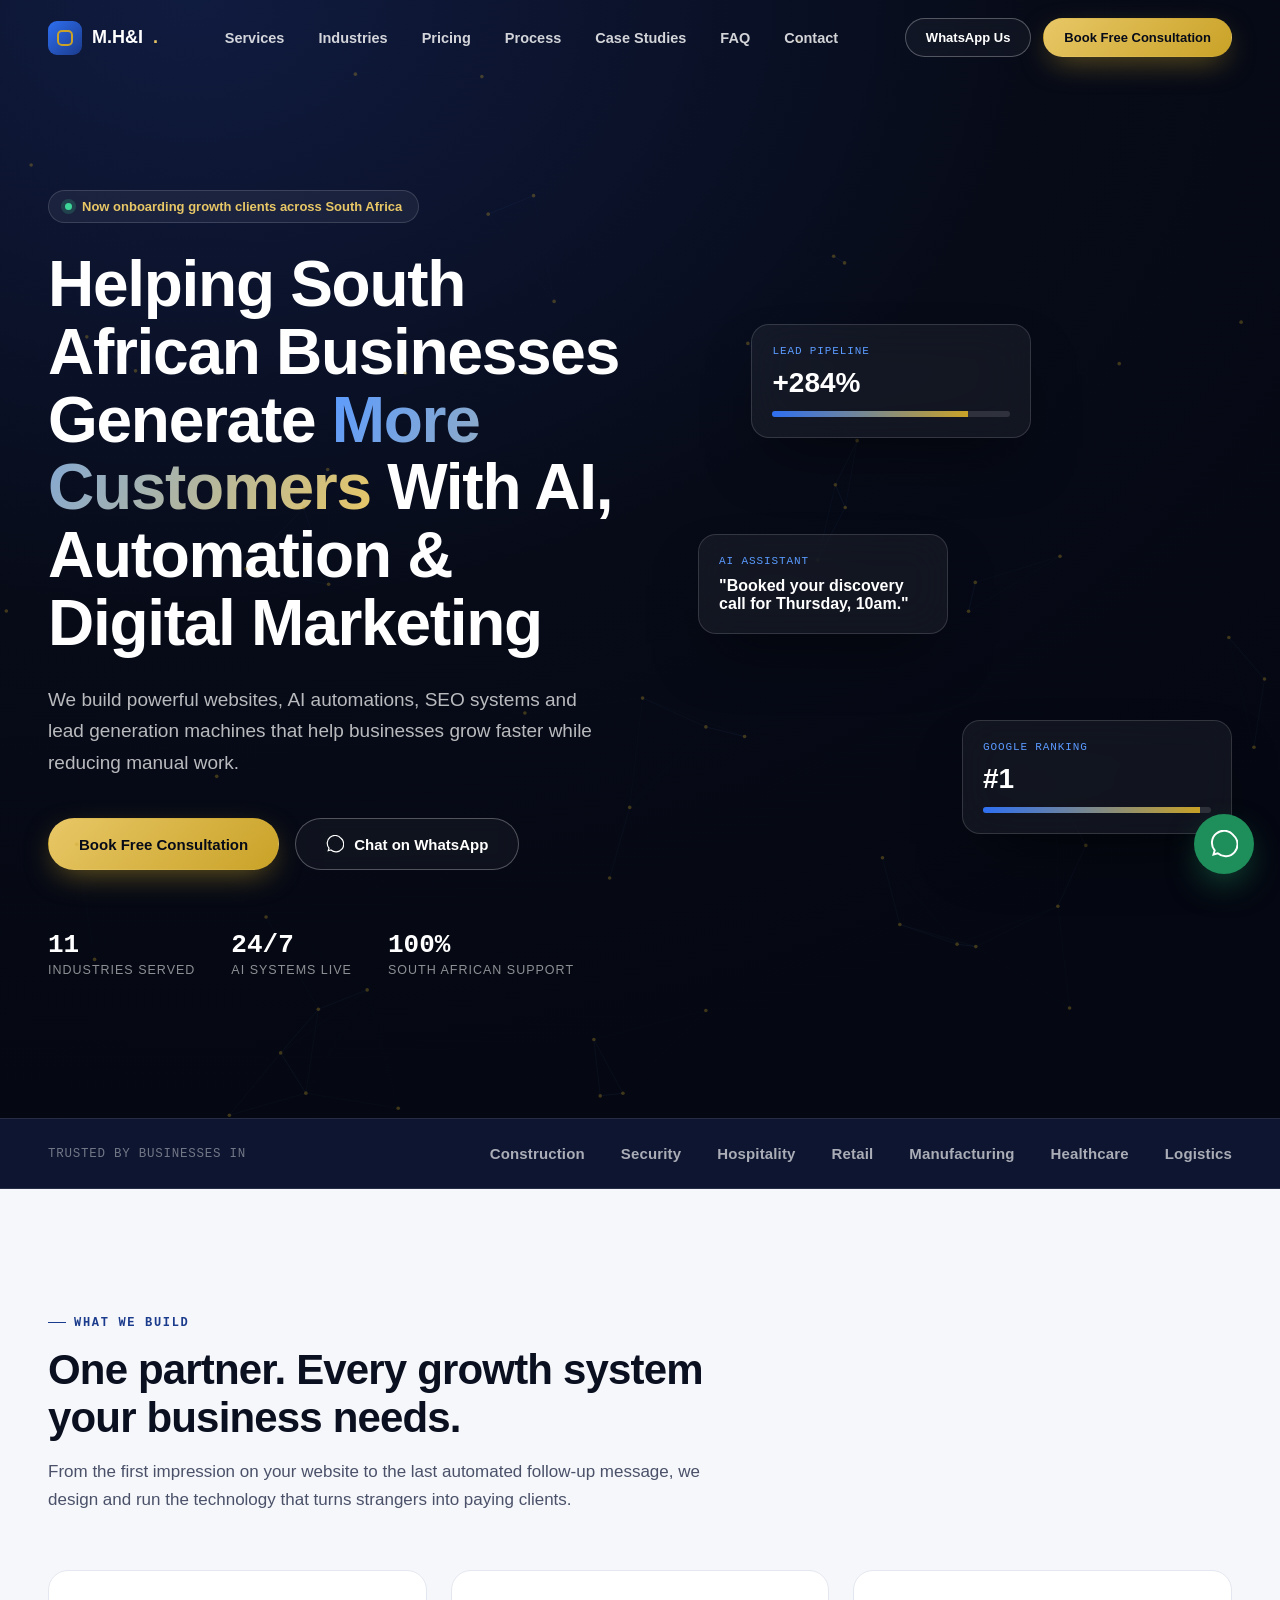
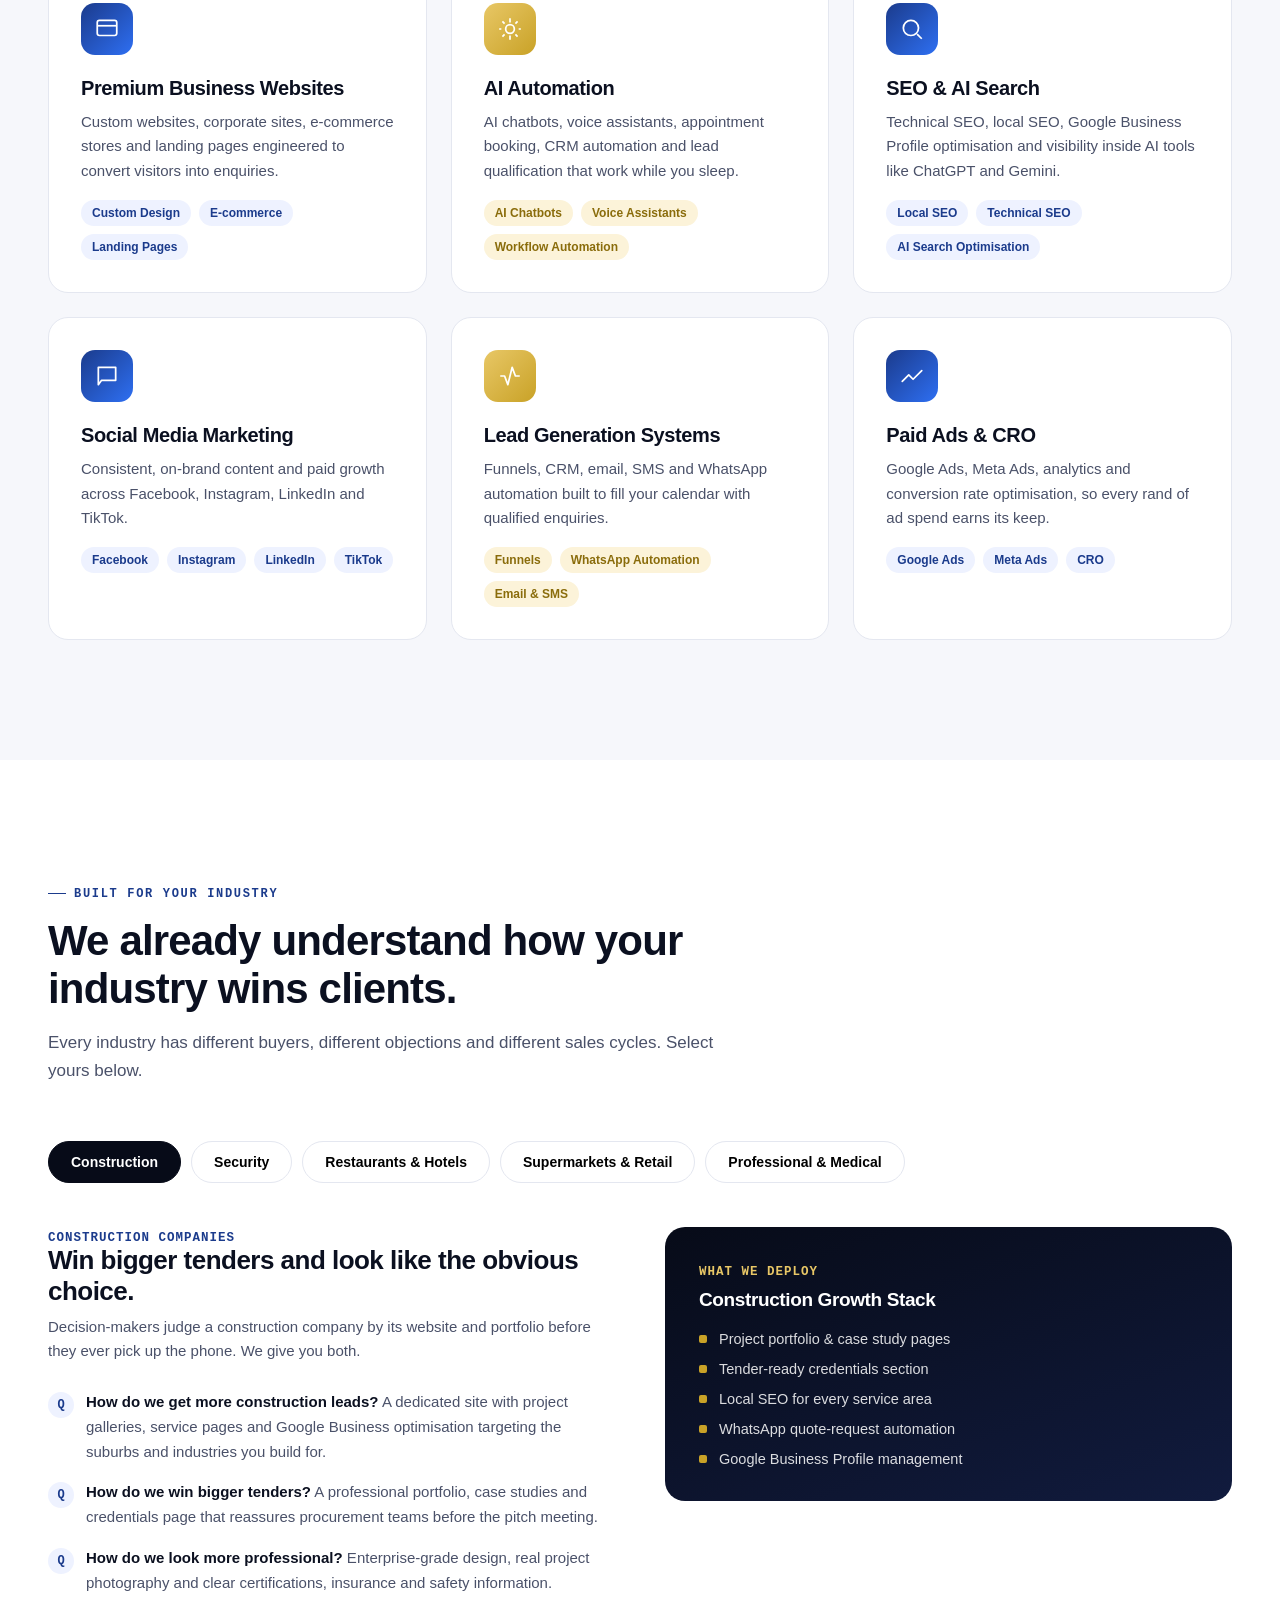
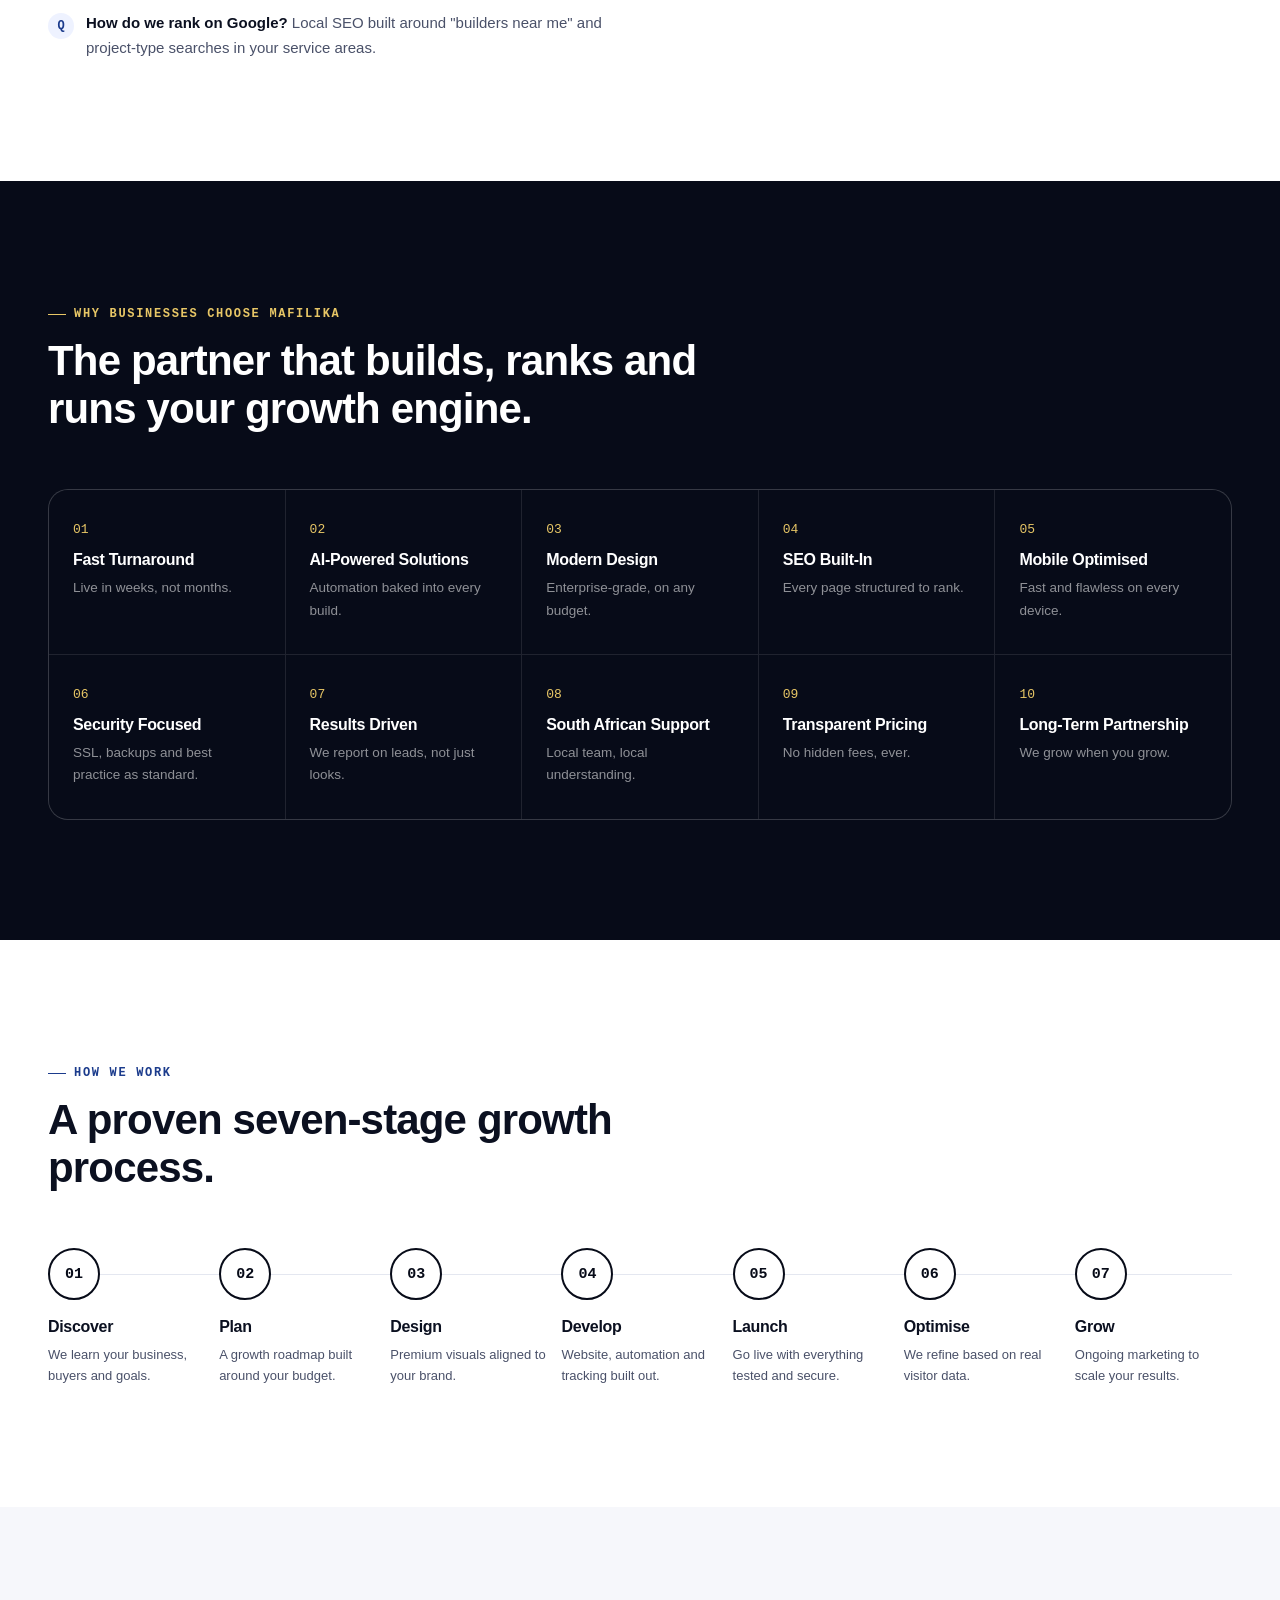
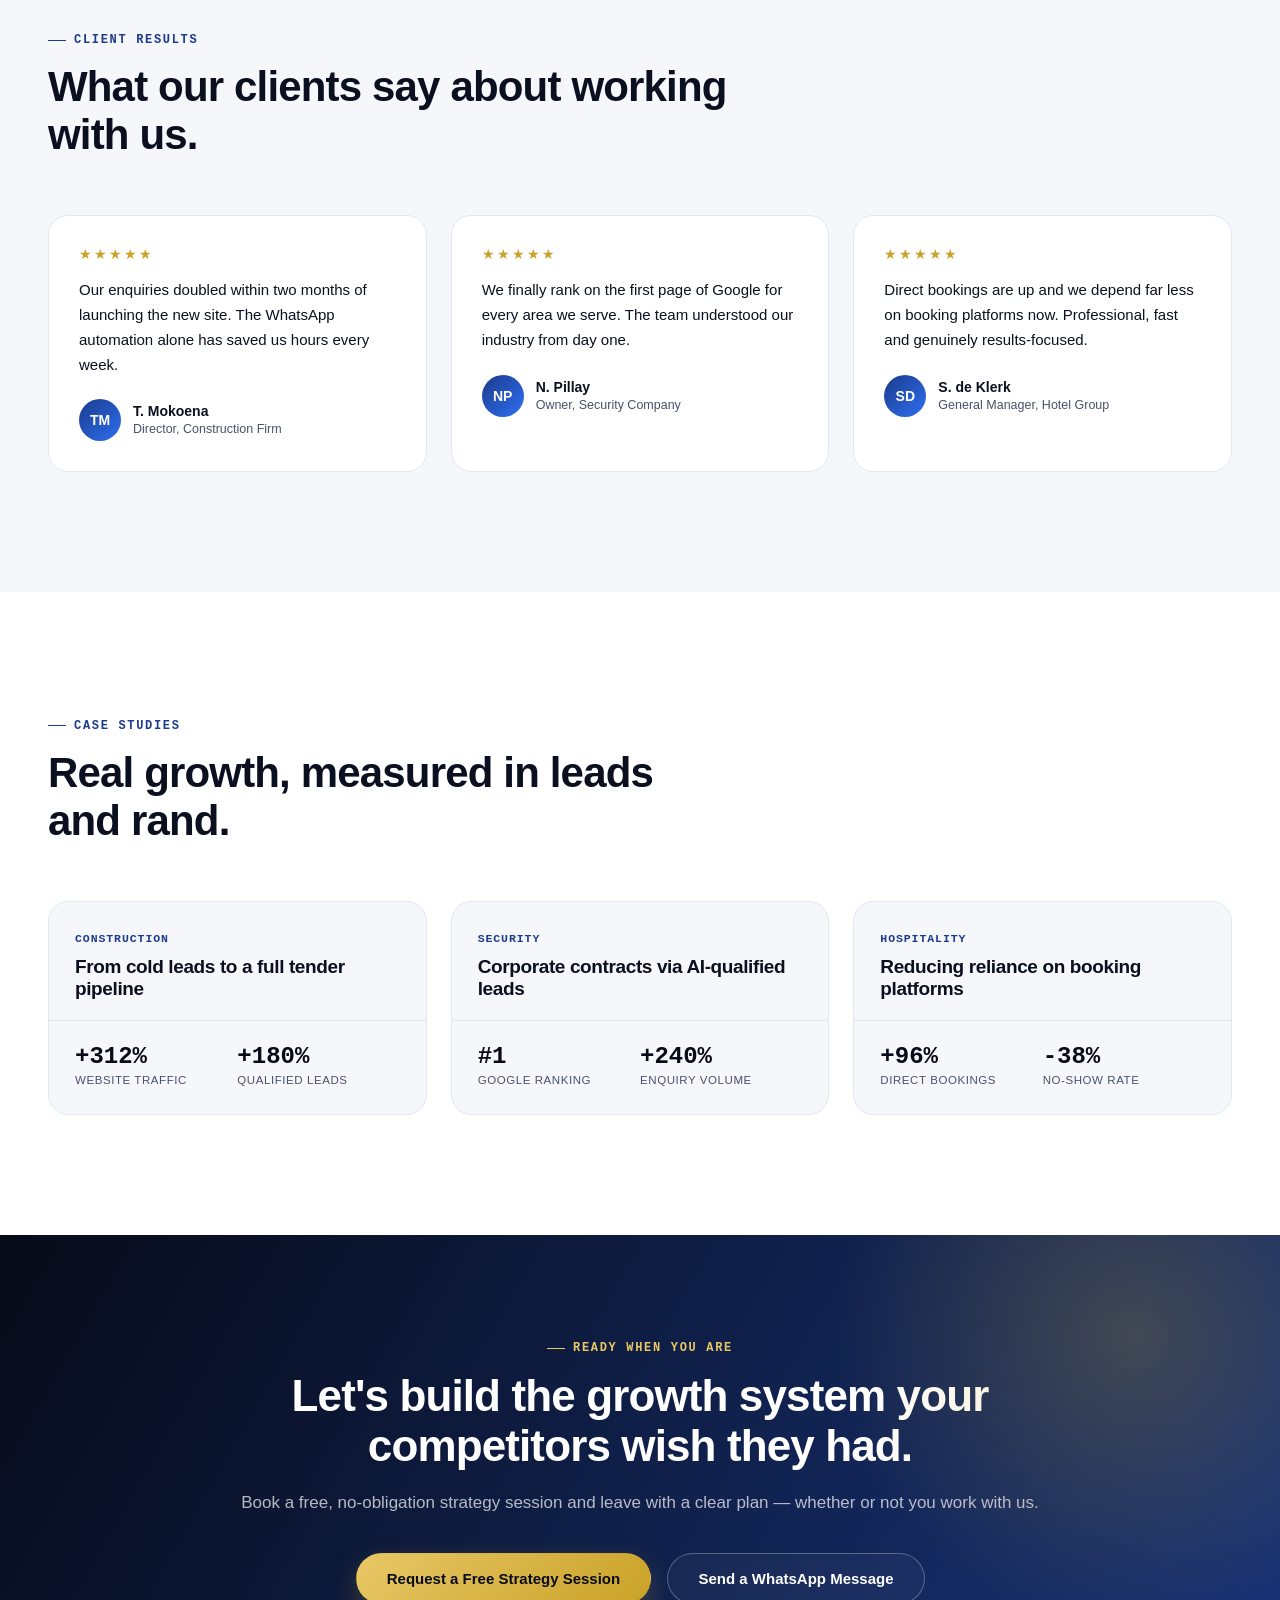
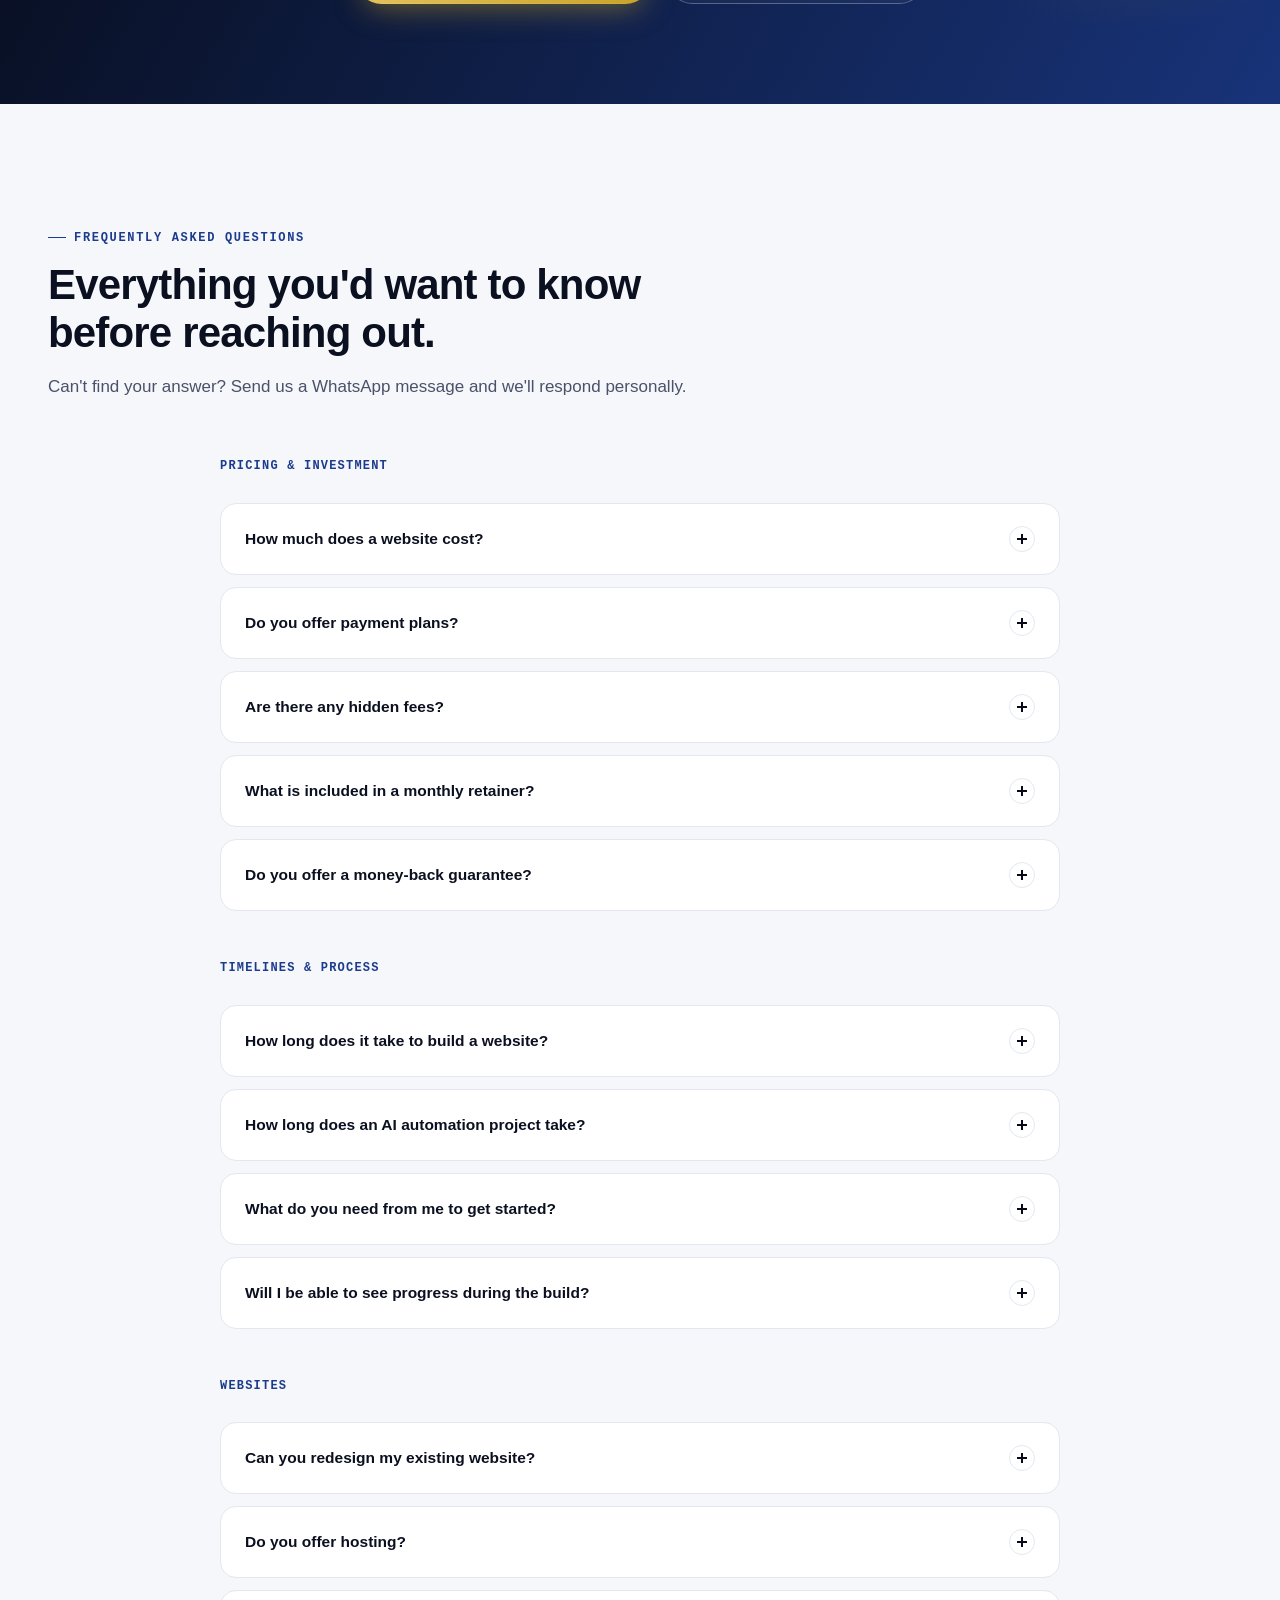
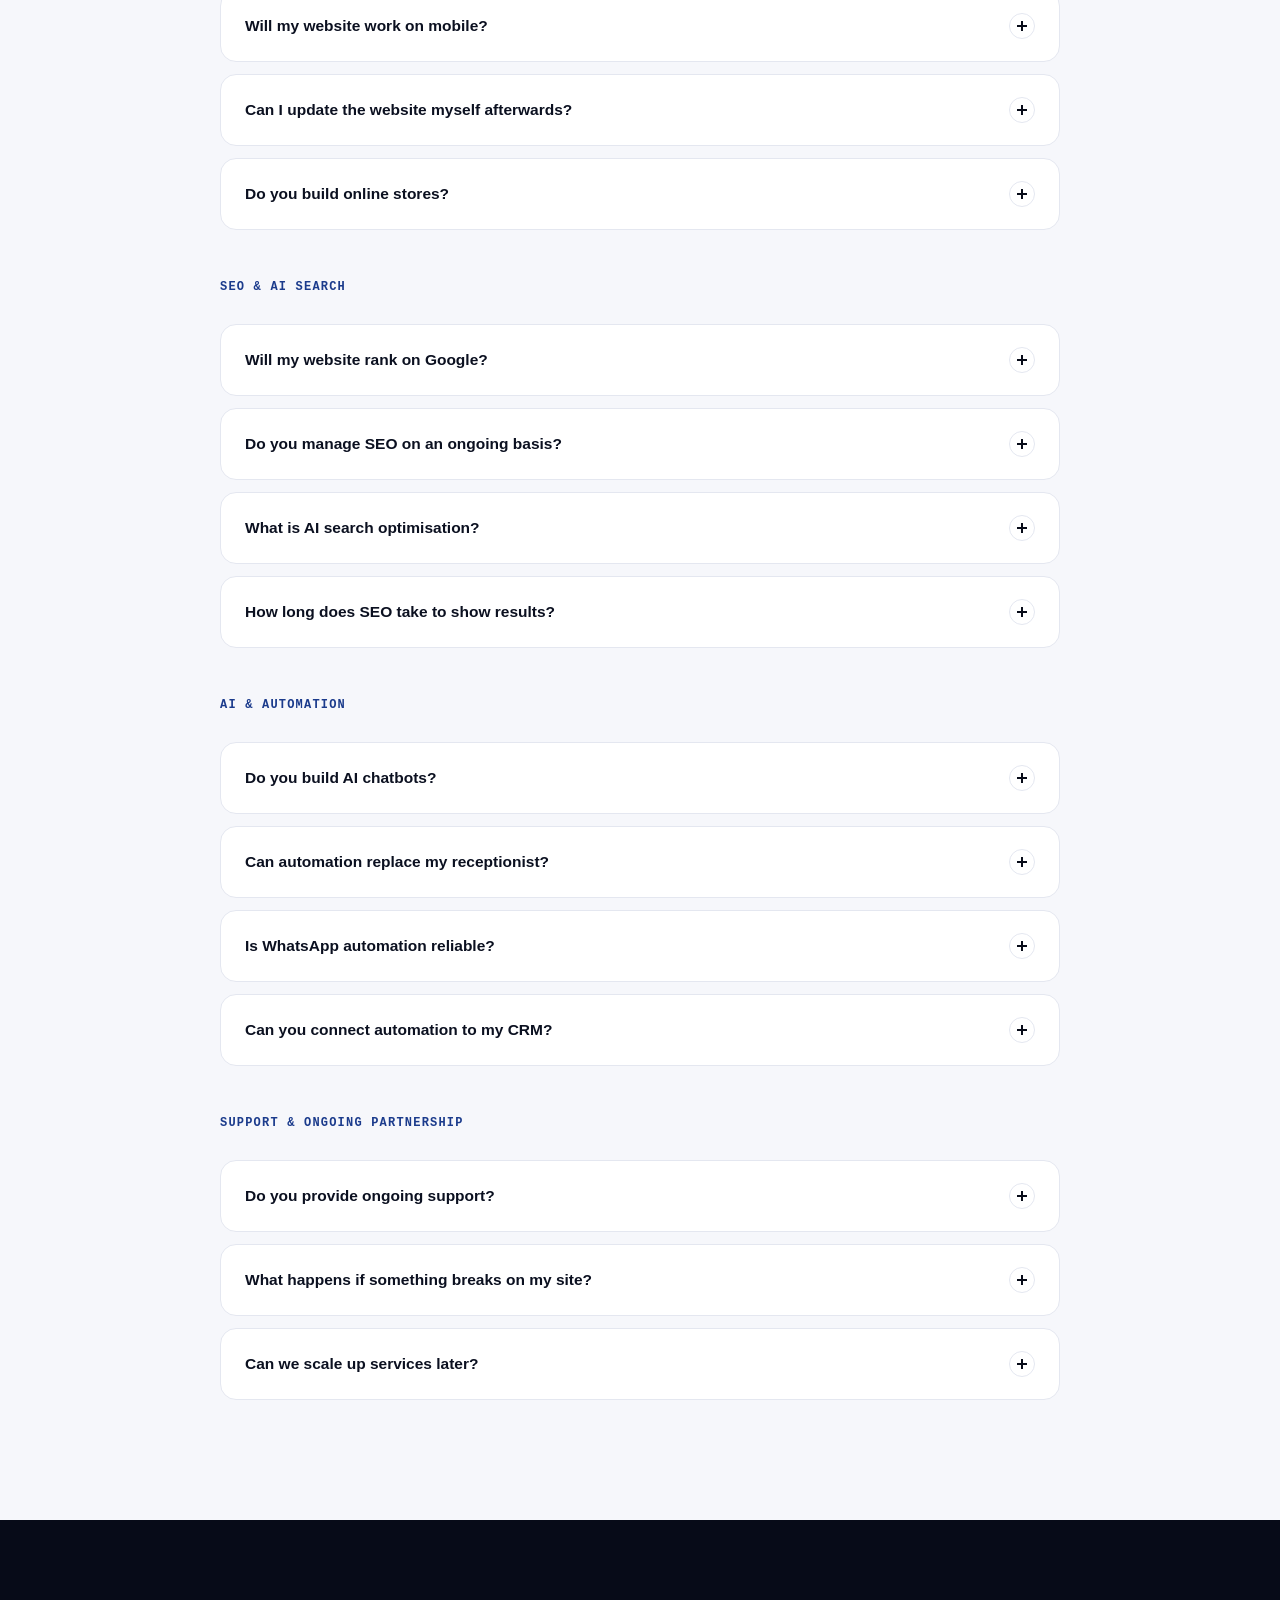
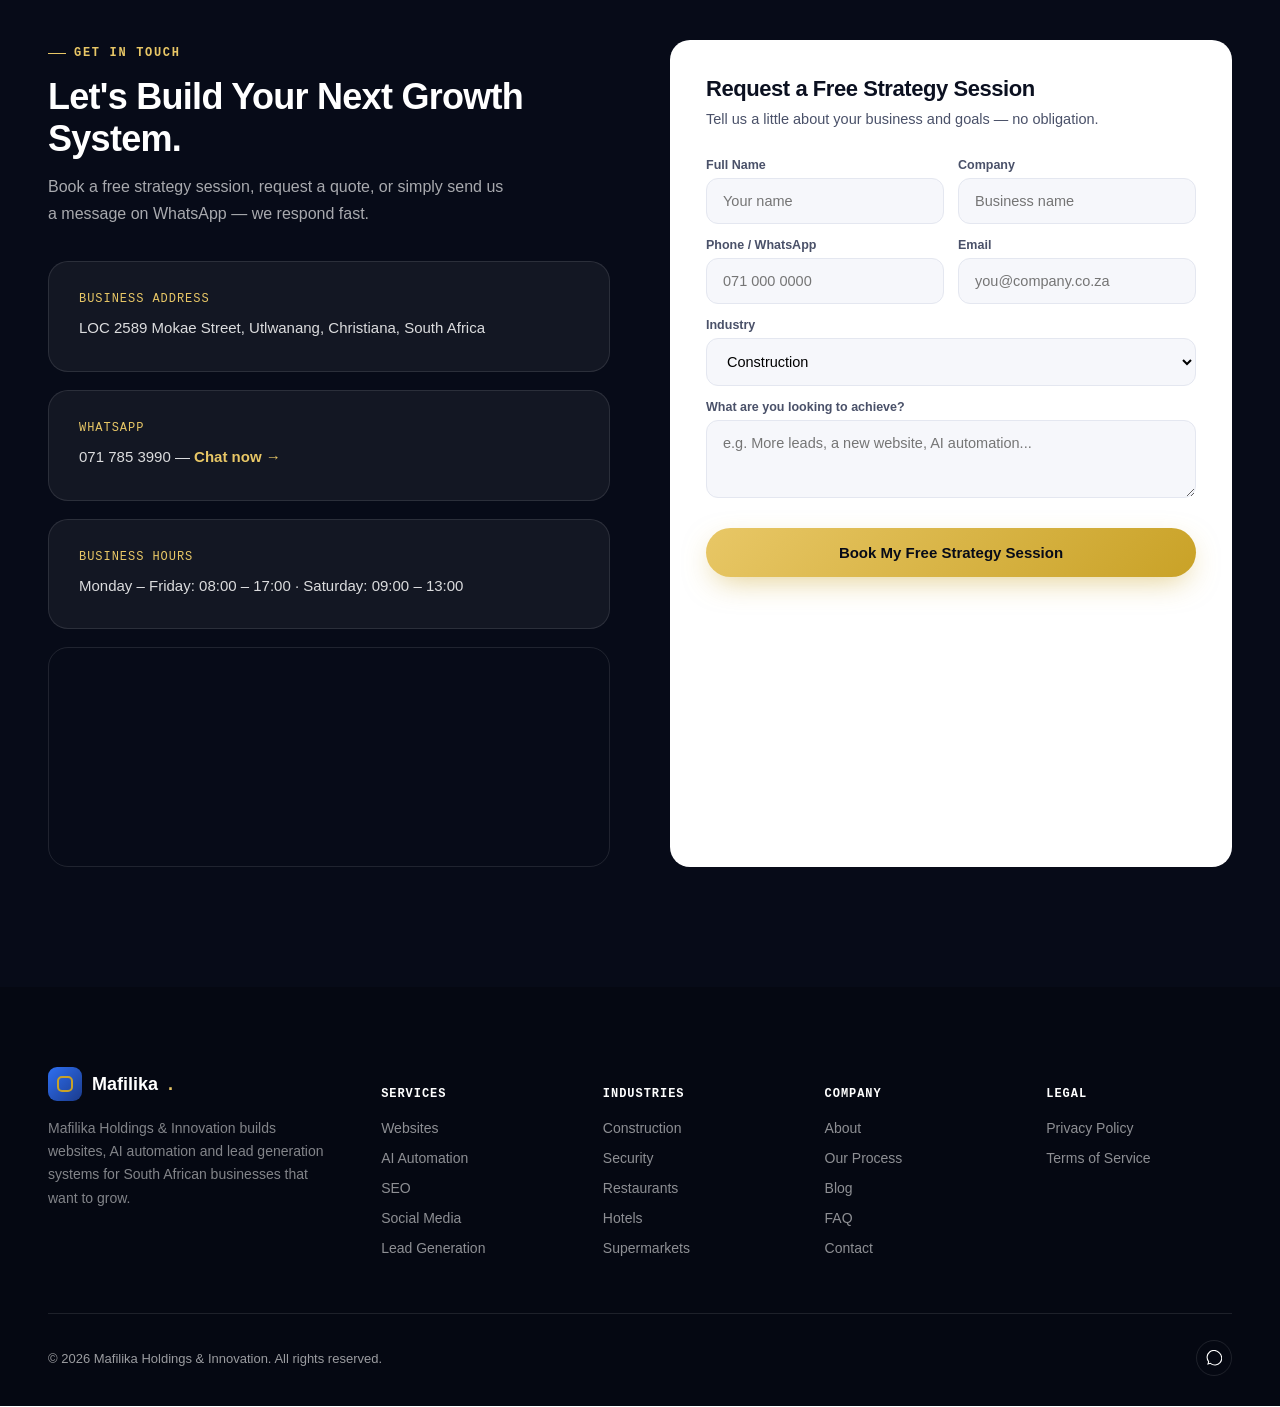
==== commit 1a3fbfd0: "Change domain references and update address format Updated canonical links and Open Graph image URLs" ====
--- a/index.html
+++ b/index.html
@@ -7,7 +7,7 @@
 <meta name="description" content="Mafilika Holdings & Innovation builds premium websites, AI automation, SEO systems and lead generation machines for South African construction, security, hospitality, retail and professional service businesses. Book a free strategy session.">
 <meta name="keywords" content="AI automation South Africa, business website design South Africa, SEO agency South Africa, lead generation agency, WhatsApp automation, Christiana North West digital agency">
 <link rel="stylesheet" href="styles.css">
-<link rel="canonical" href="https://www.mafilikaholdings.co.za/">
+<link rel="canonical" href="https://www.mafilikaholdings.ink/">
 
 <!-- Open Graph -->
 <meta property="og:type" content="website">
@@ -16,7 +16,7 @@
 <meta property="og:description" content="We build powerful websites, AI automations, SEO systems and lead generation machines that help South African businesses grow faster while reducing manual work.">
 <meta property="og:url" content="https://www.mafilikaholdings.co.za/">
 <meta property="og:locale" content="en_ZA">
-<meta property="og:image" content="https://www.mafilikaholdings.co.za/assets/og-cover.jpg">
+<meta property="og:image" content="https://www.mafilikaholdings.ink/assets/og-cover.jpg">
 
 <!-- Twitter -->
 <meta name="twitter:card" content="summary_large_image">
@@ -36,13 +36,13 @@
   "@type": "ProfessionalService",
   "name": "Mafilika Holdings & Innovation",
   "image": "https://www.mafilikaholdings.co.za/assets/og-cover.jpg",
-  "@id": "https://www.mafilikaholdings.co.za/",
-  "url": "https://www.mafilikaholdings.co.za/",
+  "@id": "https://www.mafilikaholdings.ink/",
+  "url": "https://www.mafilikaholdings.ink/",
   "telephone": "+27717853990",
   "priceRange": "R R R",
   "address": {
     "@type": "PostalAddress",
-    "streetAddress": "LOC 2589 Mokae Street, Utlwanang",
+    "streetAddress": " 2589 Mokae Street, Utlwanang",
     "addressLocality": "Christiana",
     "addressRegion": "North West",
     "addressCountry": "ZA"
@@ -65,7 +65,7 @@
 <!-- ============ NAV ============ -->
 <header class="nav" id="siteNav">
   <div class="wrap nav-inner">
-    <a href="#top" class="logo"><span class="mark"></span> Mafilika<span style="color:var(--gold-2)">.</span></a>
+    <a href="#top" class="logo"><span class="mark"></span> M.H&I<span style="color:var(--gold-2)">.</span></a>
     <nav>
       <ul class="nav-links">
         <li><a href="#services">Services</a></li>
--- a/styles.css
+++ b/styles.css
@@ -0,0 +1,295 @@
+:root{
+  --navy:#070B18;
+  --navy-2:#0D1530;
+  --royal:#1B3B8C;
+  --electric:#2E6FF2;
+  --electric-2:#5B9BFF;
+  --gold:#C9A227;
+  --gold-2:#E8C766;
+  --white:#FFFFFF;
+  --off:#F6F7FB;
+  --ink:#0B1020;
+  --ink-soft:#4A5169;
+  --line:#E4E7F0;
+  --line-dark:rgba(255,255,255,0.10);
+  --display:'Manrope',sans-serif;
+  --body:'Inter',sans-serif;
+  --mono:'IBM Plex Mono',monospace;
+  --radius:20px;
+  --ease:cubic-bezier(.16,.84,.44,1);
+}
+*{box-sizing:border-box;}
+html{scroll-behavior:smooth;}
+@media (prefers-reduced-motion: reduce){
+  html{scroll-behavior:auto;}
+  *{animation-duration:0.001ms !important; transition-duration:0.001ms !important;}
+}
+body{
+  margin:0;
+  font-family:var(--body);
+  color:var(--ink);
+  background:var(--white);
+  -webkit-font-smoothing:antialiased;
+  overflow-x:hidden;
+}
+h1,h2,h3,h4{font-family:var(--display); margin:0; letter-spacing:-0.02em; color:inherit;}
+p{margin:0; line-height:1.65;}
+a{color:inherit; text-decoration:none;}
+img{max-width:100%; display:block;}
+.wrap{max-width:1240px; margin:0 auto; padding:0 28px;}
+section{position:relative;}
+.eyebrow{
+  font-family:var(--mono); font-size:12px; letter-spacing:.14em; text-transform:uppercase;
+  display:inline-flex; align-items:center; gap:8px; font-weight:600;
+}
+.eyebrow::before{content:''; width:18px; height:1px; background:currentColor; display:inline-block;}
+.btn{
+  display:inline-flex; align-items:center; justify-content:center; gap:10px;
+  padding:16px 30px; border-radius:100px; font-weight:700; font-size:15px;
+  cursor:pointer; border:1px solid transparent; transition:transform .35s var(--ease), box-shadow .35s var(--ease), background .3s, color .3s, border-color .3s;
+  white-space:nowrap;
+}
+.btn:hover{transform:translateY(-2px);}
+.btn-gold{background:linear-gradient(135deg,var(--gold-2),var(--gold)); color:var(--navy); box-shadow:0 10px 30px -8px rgba(201,162,39,.55);}
+.btn-gold:hover{box-shadow:0 16px 40px -8px rgba(201,162,39,.7);}
+.btn-outline-dark{border-color:rgba(255,255,255,.28); color:#fff; background:rgba(255,255,255,.04); backdrop-filter:blur(8px);}
+.btn-outline-dark:hover{background:rgba(255,255,255,.1); border-color:rgba(255,255,255,.5);}
+.btn-navy{background:var(--navy); color:#fff;}
+.btn-navy:hover{background:var(--royal);}
+.btn-outline-light{border-color:var(--line); color:var(--ink); background:#fff;}
+.btn-outline-light:hover{border-color:var(--electric); color:var(--electric);}
+.btn-wa{background:#1E8E5A; color:#fff;}
+.btn-wa:hover{background:#177349;}
+.btn-sm{padding:11px 20px; font-size:13px;}
+
+/* ---------- NAV ---------- */
+header.nav{
+  position:fixed; top:0; left:0; right:0; z-index:1000;
+  padding:18px 0; transition:background .4s, padding .4s, border-color .4s;
+  border-bottom:1px solid transparent;
+}
+header.nav.scrolled{
+  background:rgba(7,11,24,.72); backdrop-filter:blur(18px) saturate(140%);
+  padding:12px 0; border-color:var(--line-dark);
+}
+.nav-inner{display:flex; align-items:center; justify-content:space-between; gap:20px;}
+.logo{display:flex; align-items:center; gap:10px; font-family:var(--display); font-weight:800; font-size:18px; color:#fff;}
+.logo .mark{width:34px; height:34px; border-radius:9px; background:linear-gradient(135deg,var(--electric),var(--royal)); position:relative; flex:none;}
+.logo .mark::after{content:''; position:absolute; inset:9px; border:2px solid var(--gold); border-radius:5px;}
+.nav-links{display:flex; align-items:center; gap:34px; list-style:none; margin:0; padding:0;}
+.nav-links a{font-size:14.5px; font-weight:600; color:rgba(255,255,255,.82); transition:color .25s; position:relative;}
+.nav-links a:hover{color:#fff;}
+.nav-cta{display:flex; align-items:center; gap:12px;}
+.burger{display:none; flex-direction:column; gap:5px; background:none; border:none; cursor:pointer; padding:8px;}
+.burger span{width:22px; height:2px; background:#fff; display:block;}
+
+/* ---------- HERO ---------- */
+.hero{
+  background:radial-gradient(120% 100% at 15% 0%, #101B40 0%, var(--navy) 55%, #050812 100%);
+  color:#fff; padding:190px 0 140px; overflow:hidden;
+}
+.hero-grid{display:grid; grid-template-columns:1.05fr .95fr; gap:60px; align-items:center;}
+.hero canvas{position:absolute; inset:0; width:100%; height:100%; opacity:.55; pointer-events:none;}
+.hero-tag{display:inline-flex; align-items:center; gap:10px; background:rgba(255,255,255,.06); border:1px solid rgba(255,255,255,.14); padding:8px 16px; border-radius:100px; font-size:13px; font-weight:600; color:var(--gold-2); margin-bottom:28px;}
+.hero-tag .dot{width:7px; height:7px; border-radius:50%; background:#3ED598; box-shadow:0 0 0 4px rgba(62,213,152,.18);}
+.hero h1{font-size:clamp(38px,5vw,64px); line-height:1.06; font-weight:800;}
+.hero h1 .accent{background:linear-gradient(120deg,var(--electric-2),var(--gold-2)); -webkit-background-clip:text; background-clip:text; color:transparent;}
+.hero p.lead{margin-top:26px; font-size:19px; line-height:1.65; color:rgba(255,255,255,.72); max-width:560px;}
+.hero-actions{display:flex; gap:16px; margin-top:40px; flex-wrap:wrap;}
+.hero-stats{display:flex; gap:36px; margin-top:60px; flex-wrap:wrap;}
+.hero-stats .stat b{font-family:var(--mono); font-size:26px; color:#fff; display:block;}
+.hero-stats .stat span{font-size:12.5px; color:rgba(255,255,255,.55); text-transform:uppercase; letter-spacing:.08em;}
+.hero-visual{position:relative; height:520px;}
+.hv-card{position:absolute; background:rgba(255,255,255,.05); border:1px solid rgba(255,255,255,.14); backdrop-filter:blur(20px); border-radius:18px; padding:20px; box-shadow:0 30px 60px -20px rgba(0,0,0,.5);}
+.hv-card.c1{top:0; left:10%; width:280px; animation:float1 7s ease-in-out infinite;}
+.hv-card.c2{top:210px; left:0; width:250px; animation:float2 8s ease-in-out infinite;}
+.hv-card.c3{bottom:10px; right:0; width:270px; animation:float1 9s ease-in-out infinite .5s;}
+@keyframes float1{0%,100%{transform:translateY(0);}50%{transform:translateY(-14px);}}
+@keyframes float2{0%,100%{transform:translateY(0);}50%{transform:translateY(12px);}}
+.hv-card .label{font-family:var(--mono); font-size:11px; letter-spacing:.08em; text-transform:uppercase; color:var(--electric-2); margin-bottom:10px; display:block;}
+.hv-card .big{font-size:28px; font-weight:800; font-family:var(--display); color:#fff;}
+.hv-bar{height:6px; border-radius:4px; background:rgba(255,255,255,.12); margin-top:12px; overflow:hidden;}
+.hv-bar i{display:block; height:100%; background:linear-gradient(90deg,var(--electric),var(--gold));}
+
+/* trust bar */
+.trustbar{background:var(--navy-2); padding:26px 0; border-top:1px solid var(--line-dark); border-bottom:1px solid var(--line-dark);}
+.trustbar .wrap{display:flex; align-items:center; justify-content:space-between; gap:24px; flex-wrap:wrap;}
+.trustbar span{color:rgba(255,255,255,.42); font-size:12.5px; font-family:var(--mono); letter-spacing:.06em; text-transform:uppercase;}
+.trust-logos{display:flex; gap:36px; flex-wrap:wrap; align-items:center;}
+.trust-logos b{color:rgba(255,255,255,.65); font-weight:700; font-size:15px; font-family:var(--display); letter-spacing:.01em;}
+
+/* ---------- SECTION HEADERS ---------- */
+.sec-head{max-width:680px; margin-bottom:56px;}
+.sec-head.center{margin-left:auto; margin-right:auto; text-align:center;}
+.sec-head h2{font-size:clamp(28px,3.4vw,42px); margin-top:16px; font-weight:800;}
+.sec-head p{margin-top:16px; font-size:17px; color:var(--ink-soft);}
+.on-dark .eyebrow{color:var(--gold-2);}
+.on-dark h2{color:#fff;}
+.on-dark p{color:rgba(255,255,255,.65);}
+.on-light .eyebrow{color:var(--royal);}
+
+/* ---------- SERVICES ---------- */
+.services{padding:120px 0; background:var(--off);}
+.svc-grid{display:grid; grid-template-columns:repeat(3,1fr); gap:24px;}
+.svc-card{background:#fff; border:1px solid var(--line); border-radius:var(--radius); padding:32px; transition:transform .4s var(--ease), box-shadow .4s var(--ease), border-color .4s;}
+.svc-card:hover{transform:translateY(-6px); box-shadow:0 30px 60px -30px rgba(11,16,32,.25); border-color:transparent;}
+.svc-icon{width:52px; height:52px; border-radius:14px; display:flex; align-items:center; justify-content:center; background:linear-gradient(135deg,var(--royal),var(--electric)); margin-bottom:22px;}
+.svc-icon svg{width:26px; height:26px; stroke:#fff;}
+.svc-card h3{font-size:20px; margin-bottom:10px;}
+.svc-card p{color:var(--ink-soft); font-size:15px; margin-bottom:16px;}
+.svc-tags{display:flex; flex-wrap:wrap; gap:8px;}
+.svc-tags span{font-size:12px; font-weight:600; color:var(--royal); background:#EEF2FF; padding:6px 11px; border-radius:100px;}
+.svc-card.gold .svc-icon{background:linear-gradient(135deg,var(--gold-2),var(--gold));}
+.svc-card.gold .svc-tags span{color:#8A6C0B; background:#FCF3D9;}
+
+/* ---------- INDUSTRIES ---------- */
+.industries{padding:120px 0; background:#fff;}
+.ind-tabs{display:flex; gap:10px; flex-wrap:wrap; margin-bottom:44px;}
+.ind-tab{padding:12px 22px; border-radius:100px; border:1px solid var(--line); background:#fff; font-weight:700; font-size:14px; cursor:pointer; transition:all .3s;}
+.ind-tab:hover{border-color:var(--electric);}
+.ind-tab.active{background:var(--navy); color:#fff; border-color:var(--navy);}
+.ind-panel{display:none; grid-template-columns:1fr 1fr; gap:50px; align-items:flex-start; animation:fadeUp .5s var(--ease);}
+.ind-panel.active{display:grid;}
+@keyframes fadeUp{from{opacity:0; transform:translateY(14px);} to{opacity:1; transform:translateY(0);}}
+.ind-panel h3{font-size:26px; margin-bottom:8px;}
+.ind-panel .ind-kicker{color:var(--royal); font-family:var(--mono); font-size:12.5px; text-transform:uppercase; letter-spacing:.08em; font-weight:700;}
+.ind-qa{margin-top:26px; display:flex; flex-direction:column; gap:16px;}
+.ind-qa .q{display:flex; gap:12px; align-items:flex-start;}
+.ind-qa .q .qmark{width:26px; height:26px; border-radius:50%; background:#EEF2FF; color:var(--royal); font-family:var(--mono); font-weight:700; font-size:12px; display:flex; align-items:center; justify-content:center; flex:none; margin-top:2px;}
+.ind-qa .q p{font-size:15px; color:var(--ink-soft);}
+.ind-qa .q p b{color:var(--ink); font-weight:700;}
+.ind-panel .ind-visual{background:linear-gradient(160deg,var(--navy),#111B3E); border-radius:var(--radius); padding:34px; color:#fff; position:sticky; top:110px;}
+.ind-visual ul{list-style:none; margin:20px 0 0; padding:0; display:flex; flex-direction:column; gap:14px;}
+.ind-visual li{display:flex; gap:12px; align-items:center; font-size:14.5px; color:rgba(255,255,255,.85);}
+.ind-visual li .ic{width:8px; height:8px; border-radius:2px; background:var(--gold); flex:none;}
+
+/* ---------- WHY US ---------- */
+.why{padding:120px 0; background:var(--navy); color:#fff; position:relative;}
+.why-grid{display:grid; grid-template-columns:repeat(5,1fr); gap:1px; background:var(--line-dark); border:1px solid var(--line-dark); border-radius:var(--radius); overflow:hidden; margin-top:20px;}
+.why-item{background:var(--navy); padding:32px 24px;}
+.why-item .n{font-family:var(--mono); color:var(--gold-2); font-size:13px; margin-bottom:14px; display:block;}
+.why-item h4{font-size:16px; margin-bottom:8px;}
+.why-item p{font-size:13.5px; color:rgba(255,255,255,.55);}
+@media(max-width:980px){.why-grid{grid-template-columns:repeat(2,1fr);}}
+
+/* ---------- PROCESS ---------- */
+.process{padding:120px 0; background:#fff;}
+.proc-track{display:grid; grid-template-columns:repeat(7,1fr); gap:14px; position:relative;}
+.proc-track::before{content:''; position:absolute; top:26px; left:0; right:0; height:1px; background:var(--line); z-index:0;}
+.proc-step{position:relative; z-index:1; text-align:left;}
+.proc-num{width:52px; height:52px; border-radius:50%; background:#fff; border:2px solid var(--navy); color:var(--navy); font-family:var(--mono); font-weight:700; display:flex; align-items:center; justify-content:center; margin-bottom:18px; font-size:15px;}
+.proc-step h4{font-size:16px; margin-bottom:8px;}
+.proc-step p{font-size:13px; color:var(--ink-soft);}
+@media(max-width:980px){.proc-track{grid-template-columns:repeat(2,1fr); gap:32px;} .proc-track::before{display:none;}}
+
+/* ---------- TESTIMONIALS ---------- */
+.testi{padding:120px 0; background:var(--off);}
+.testi-grid{display:grid; grid-template-columns:repeat(3,1fr); gap:24px;}
+.testi-card{background:#fff; border-radius:var(--radius); padding:30px; border:1px solid var(--line);}
+.stars{color:var(--gold); font-size:14px; letter-spacing:2px; margin-bottom:16px;}
+.testi-card p.quote{font-size:15px; color:var(--ink); margin-bottom:22px;}
+.testi-who{display:flex; align-items:center; gap:12px;}
+.avatar{width:42px; height:42px; border-radius:50%; background:linear-gradient(135deg,var(--royal),var(--electric)); flex:none; display:flex; align-items:center; justify-content:center; color:#fff; font-weight:700; font-family:var(--display); font-size:14px;}
+.testi-who b{font-size:14px; display:block;}
+.testi-who span{font-size:12.5px; color:var(--ink-soft);}
+
+/* ---------- CASE STUDIES ---------- */
+.cases{padding:120px 0; background:#fff;}
+.case-grid{display:grid; grid-template-columns:repeat(3,1fr); gap:24px;}
+.case-card{border-radius:var(--radius); overflow:hidden; border:1px solid var(--line); background:var(--off);}
+.case-top{padding:26px 26px 0;}
+.case-top .tag{font-family:var(--mono); font-size:11.5px; text-transform:uppercase; letter-spacing:.08em; color:var(--royal); font-weight:700;}
+.case-top h4{font-size:19px; margin-top:10px;}
+.case-stats{display:flex; gap:0; padding:22px 26px 26px; border-top:1px solid var(--line); margin-top:20px;}
+.case-stats .cs{flex:1;}
+.case-stats .cs b{display:block; font-family:var(--mono); font-size:24px; color:var(--navy);}
+.case-stats .cs span{font-size:11.5px; color:var(--ink-soft); text-transform:uppercase; letter-spacing:.05em;}
+
+/* ---------- CTA BAND ---------- */
+.cta-band{padding:100px 0; background:linear-gradient(120deg,var(--navy),var(--royal) 120%); color:#fff; text-align:center; position:relative; overflow:hidden;}
+.cta-band::before{content:''; position:absolute; width:600px; height:600px; background:radial-gradient(circle,rgba(201,162,39,.25),transparent 70%); top:-200px; right:-150px;}
+.cta-band h2{font-size:clamp(28px,4vw,44px); max-width:760px; margin:0 auto;}
+.cta-band p{margin-top:18px; color:rgba(255,255,255,.7); font-size:17px;}
+.cta-actions{display:flex; gap:16px; justify-content:center; margin-top:36px; flex-wrap:wrap;}
+
+/* ---------- FAQ ---------- */
+.faq{padding:120px 0; background:var(--off);}
+.faq-grid{display:grid; grid-template-columns:1fr; gap:12px; max-width:840px; margin:0 auto;}
+.faq-item{background:#fff; border:1px solid var(--line); border-radius:16px; overflow:hidden;}
+.faq-q{padding:22px 24px; display:flex; align-items:center; justify-content:space-between; gap:20px; cursor:pointer; font-weight:700; font-size:15.5px;}
+.faq-q .plus{width:26px; height:26px; border-radius:50%; border:1px solid var(--line); flex:none; position:relative; transition:transform .3s;}
+.faq-q .plus::before,.faq-q .plus::after{content:''; position:absolute; background:var(--navy); top:50%; left:50%; transform:translate(-50%,-50%);}
+.faq-q .plus::before{width:10px; height:2px;}
+.faq-q .plus::after{width:2px; height:10px; transition:opacity .3s;}
+.faq-item.open .plus{transform:rotate(180deg); border-color:var(--electric);}
+.faq-item.open .plus::after{opacity:0;}
+.faq-a{max-height:0; overflow:hidden; transition:max-height .4s var(--ease);}
+.faq-a p{padding:0 24px 22px; color:var(--ink-soft); font-size:14.5px; max-width:680px;}
+.faq-cat{font-family:var(--mono); font-size:12px; text-transform:uppercase; letter-spacing:.1em; color:var(--royal); font-weight:700; margin:36px 0 14px;}
+.faq-cat:first-child{margin-top:0;}
+
+/* ---------- CONTACT ---------- */
+.contact{padding:120px 0; background:var(--navy); color:#fff;}
+.contact-grid{display:grid; grid-template-columns:1fr 1fr; gap:60px;}
+.c-info-card{background:rgba(255,255,255,.05); border:1px solid var(--line-dark); border-radius:var(--radius); padding:30px; margin-bottom:18px;}
+.c-info-card .lbl{font-family:var(--mono); font-size:12px; text-transform:uppercase; letter-spacing:.08em; color:var(--gold-2); margin-bottom:10px; display:block;}
+.c-info-card p{font-size:15px; color:rgba(255,255,255,.85);}
+.map-box{border-radius:var(--radius); overflow:hidden; height:220px; border:1px solid var(--line-dark);}
+.map-box iframe{width:100%; height:100%; border:0; filter:grayscale(.3) invert(.92) contrast(.9);}
+.form-card{background:#fff; border-radius:var(--radius); padding:36px; color:var(--ink);}
+.form-card h3{font-size:22px; margin-bottom:6px;}
+.form-card > p{color:var(--ink-soft); font-size:14.5px; margin-bottom:26px;}
+.form-row{display:grid; grid-template-columns:1fr 1fr; gap:14px; margin-bottom:14px;}
+.form-card input, .form-card select, .form-card textarea{
+  width:100%; padding:14px 16px; border-radius:12px; border:1px solid var(--line); font-family:var(--body); font-size:14.5px; background:var(--off); transition:border-color .25s;
+}
+.form-card input:focus, .form-card select:focus, .form-card textarea:focus{outline:none; border-color:var(--electric); background:#fff;}
+.form-card label{font-size:12.5px; font-weight:700; color:var(--ink-soft); display:block; margin-bottom:6px;}
+.form-card button{width:100%; margin-top:8px; border:none;}
+
+/* ---------- FOOTER ---------- */
+footer{background:#050812; color:rgba(255,255,255,.6); padding:80px 0 30px;}
+.foot-grid{display:grid; grid-template-columns:1.6fr repeat(4,1fr); gap:36px; padding-bottom:56px; border-bottom:1px solid var(--line-dark);}
+.foot-brand p{font-size:14px; margin-top:16px; max-width:280px; color:rgba(255,255,255,.5);}
+.foot-col h5{font-family:var(--mono); font-size:12px; letter-spacing:.08em; text-transform:uppercase; color:#fff; margin-bottom:18px;}
+.foot-col ul{list-style:none; margin:0; padding:0; display:flex; flex-direction:column; gap:12px;}
+.foot-col a{font-size:14px; color:rgba(255,255,255,.55); transition:color .25s;}
+.foot-col a:hover{color:var(--gold-2);}
+.foot-bottom{display:flex; justify-content:space-between; align-items:center; padding-top:26px; flex-wrap:wrap; gap:14px; font-size:13px;}
+.foot-social{display:flex; gap:12px;}
+.foot-social a{width:36px; height:36px; border-radius:50%; border:1px solid var(--line-dark); display:flex; align-items:center; justify-content:center;}
+
+/* WhatsApp floating button */
+.wa-float{
+  position:fixed; bottom:26px; right:26px; z-index:999; background:#1E8E5A; color:#fff;
+  width:60px; height:60px; border-radius:50%; display:flex; align-items:center; justify-content:center;
+  box-shadow:0 14px 34px -8px rgba(30,142,90,.6); animation:pulse 2.4s infinite;
+}
+@keyframes pulse{0%{box-shadow:0 0 0 0 rgba(30,142,90,.5);}70%{box-shadow:0 0 0 16px rgba(30,142,90,0);}100%{box-shadow:0 0 0 0 rgba(30,142,90,0);}}
+
+/* reveal on scroll */
+.reveal{opacity:0; transform:translateY(24px); transition:opacity .8s var(--ease), transform .8s var(--ease);}
+.reveal.in{opacity:1; transform:translateY(0);}
+
+/* Focus visibility */
+a:focus-visible, button:focus-visible, input:focus-visible, select:focus-visible, textarea:focus-visible{
+  outline:2px solid var(--electric); outline-offset:2px;
+}
+
+@media(max-width:980px){
+  .nav-links, .nav-cta .btn-outline-dark{display:none;}
+  .burger{display:flex;}
+  .hero-grid{grid-template-columns:1fr;}
+  .hero-visual{height:380px; margin-top:20px;}
+  .svc-grid, .testi-grid, .case-grid{grid-template-columns:1fr 1fr;}
+  .ind-panel{grid-template-columns:1fr;}
+  .ind-visual{position:relative; top:0;}
+  .contact-grid{grid-template-columns:1fr;}
+  .foot-grid{grid-template-columns:1fr 1fr; gap:30px;}
+}
+@media(max-width:640px){
+  .svc-grid, .testi-grid, .case-grid, .foot-grid{grid-template-columns:1fr;}
+  .hero{padding:150px 0 90px;}
+  .form-row{grid-template-columns:1fr;}
+  .why-grid{grid-template-columns:1fr;}
+}
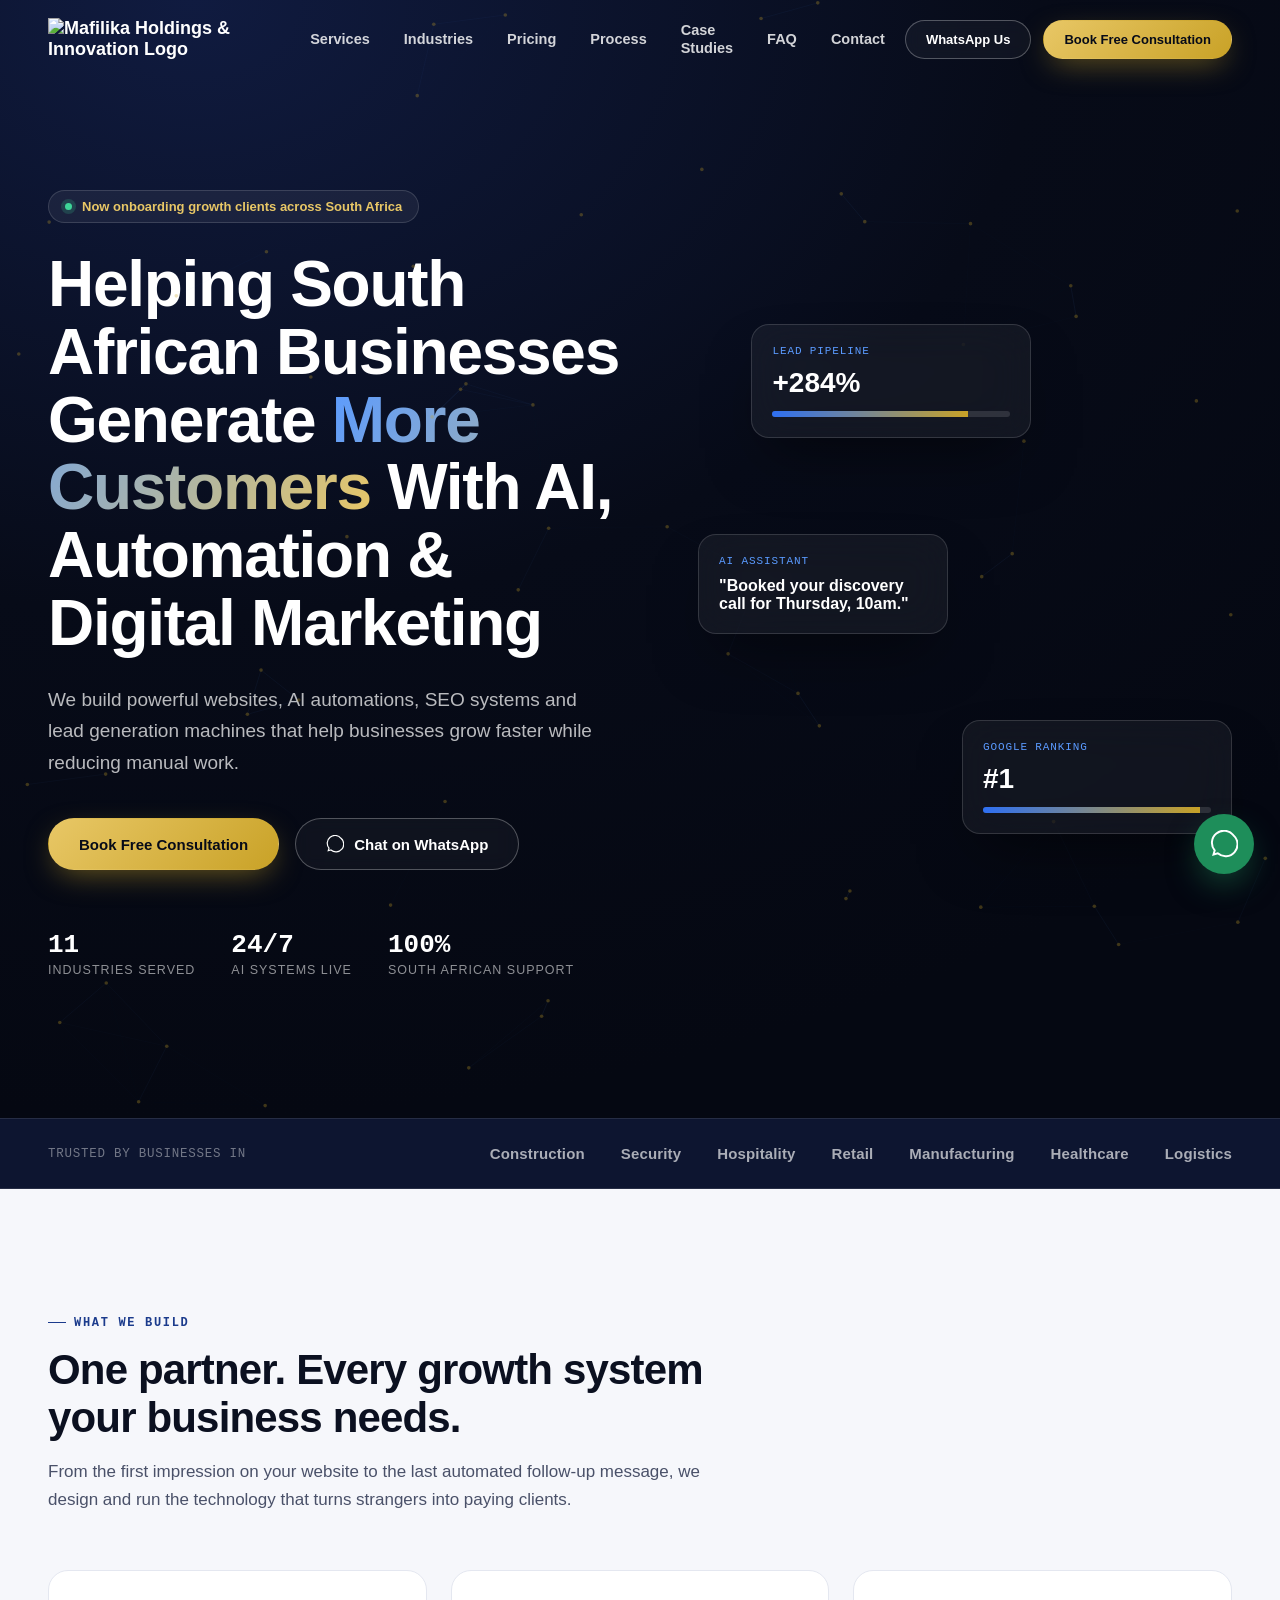
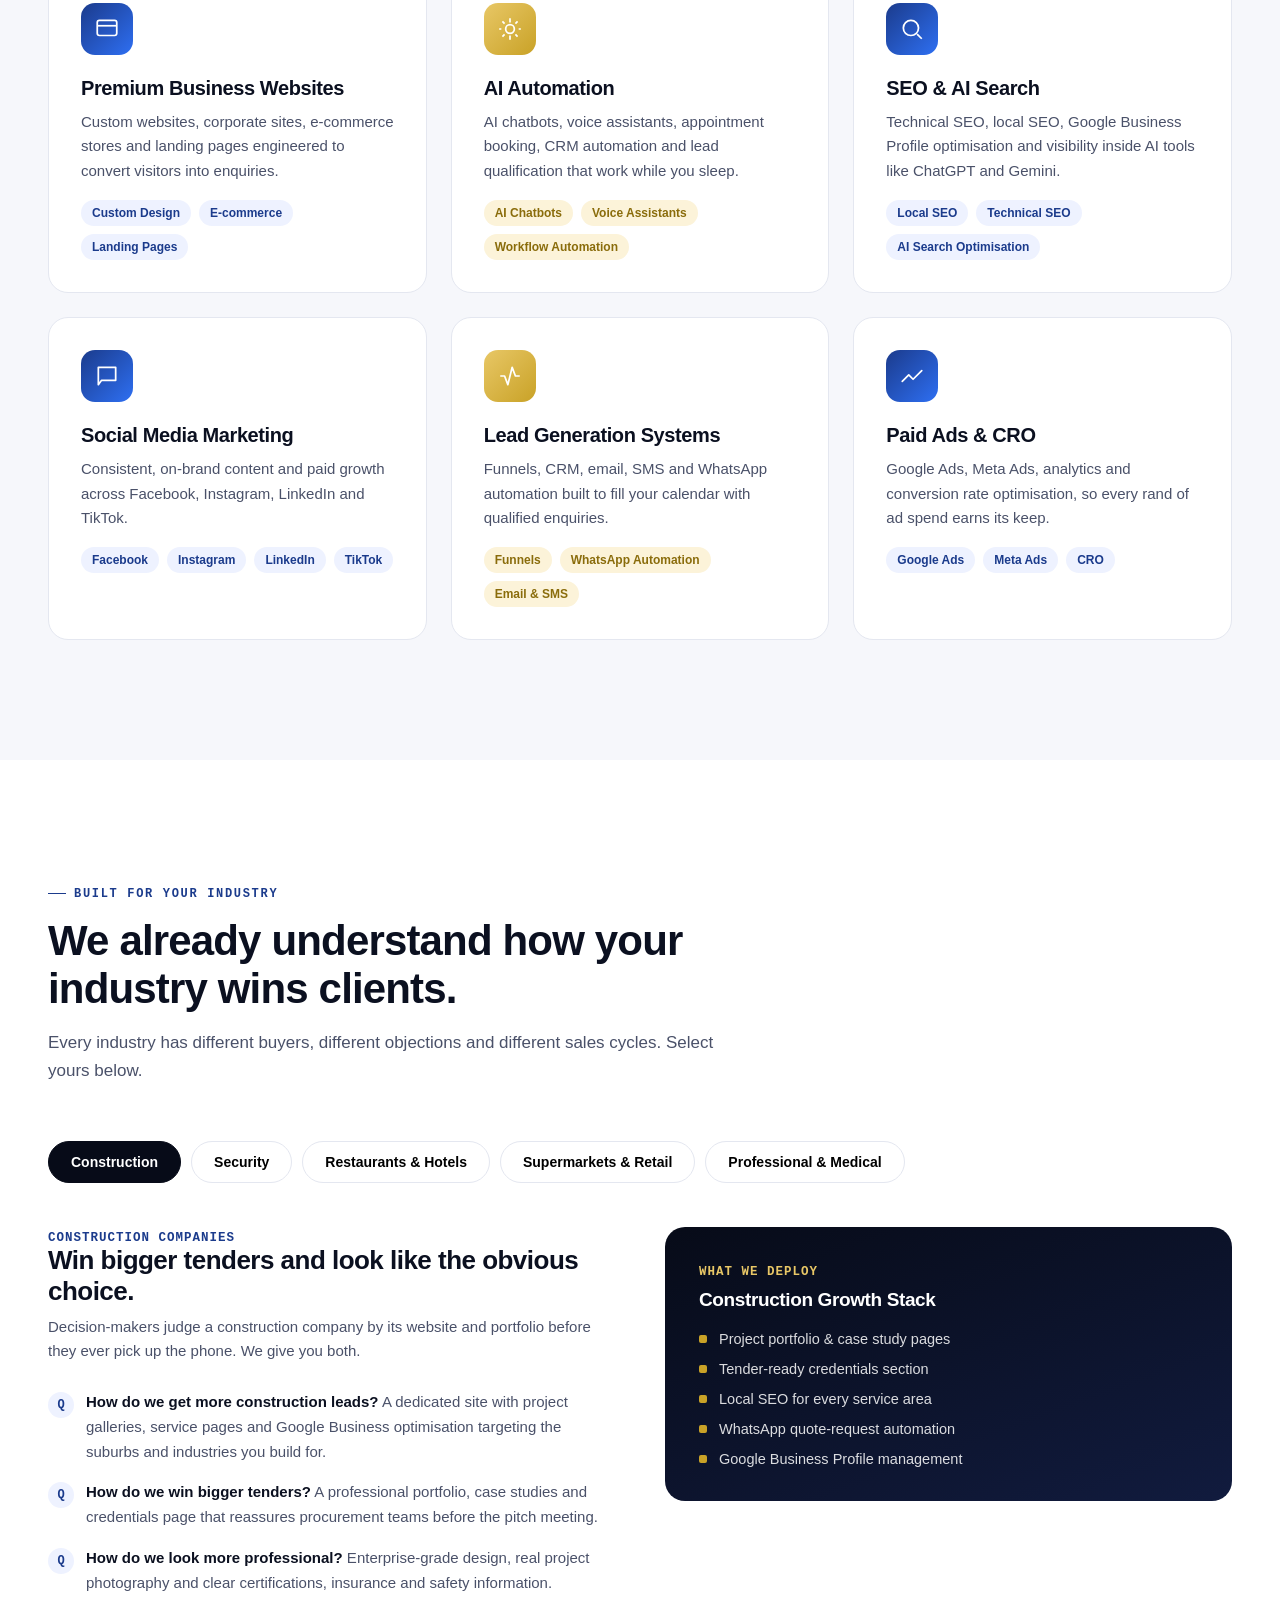
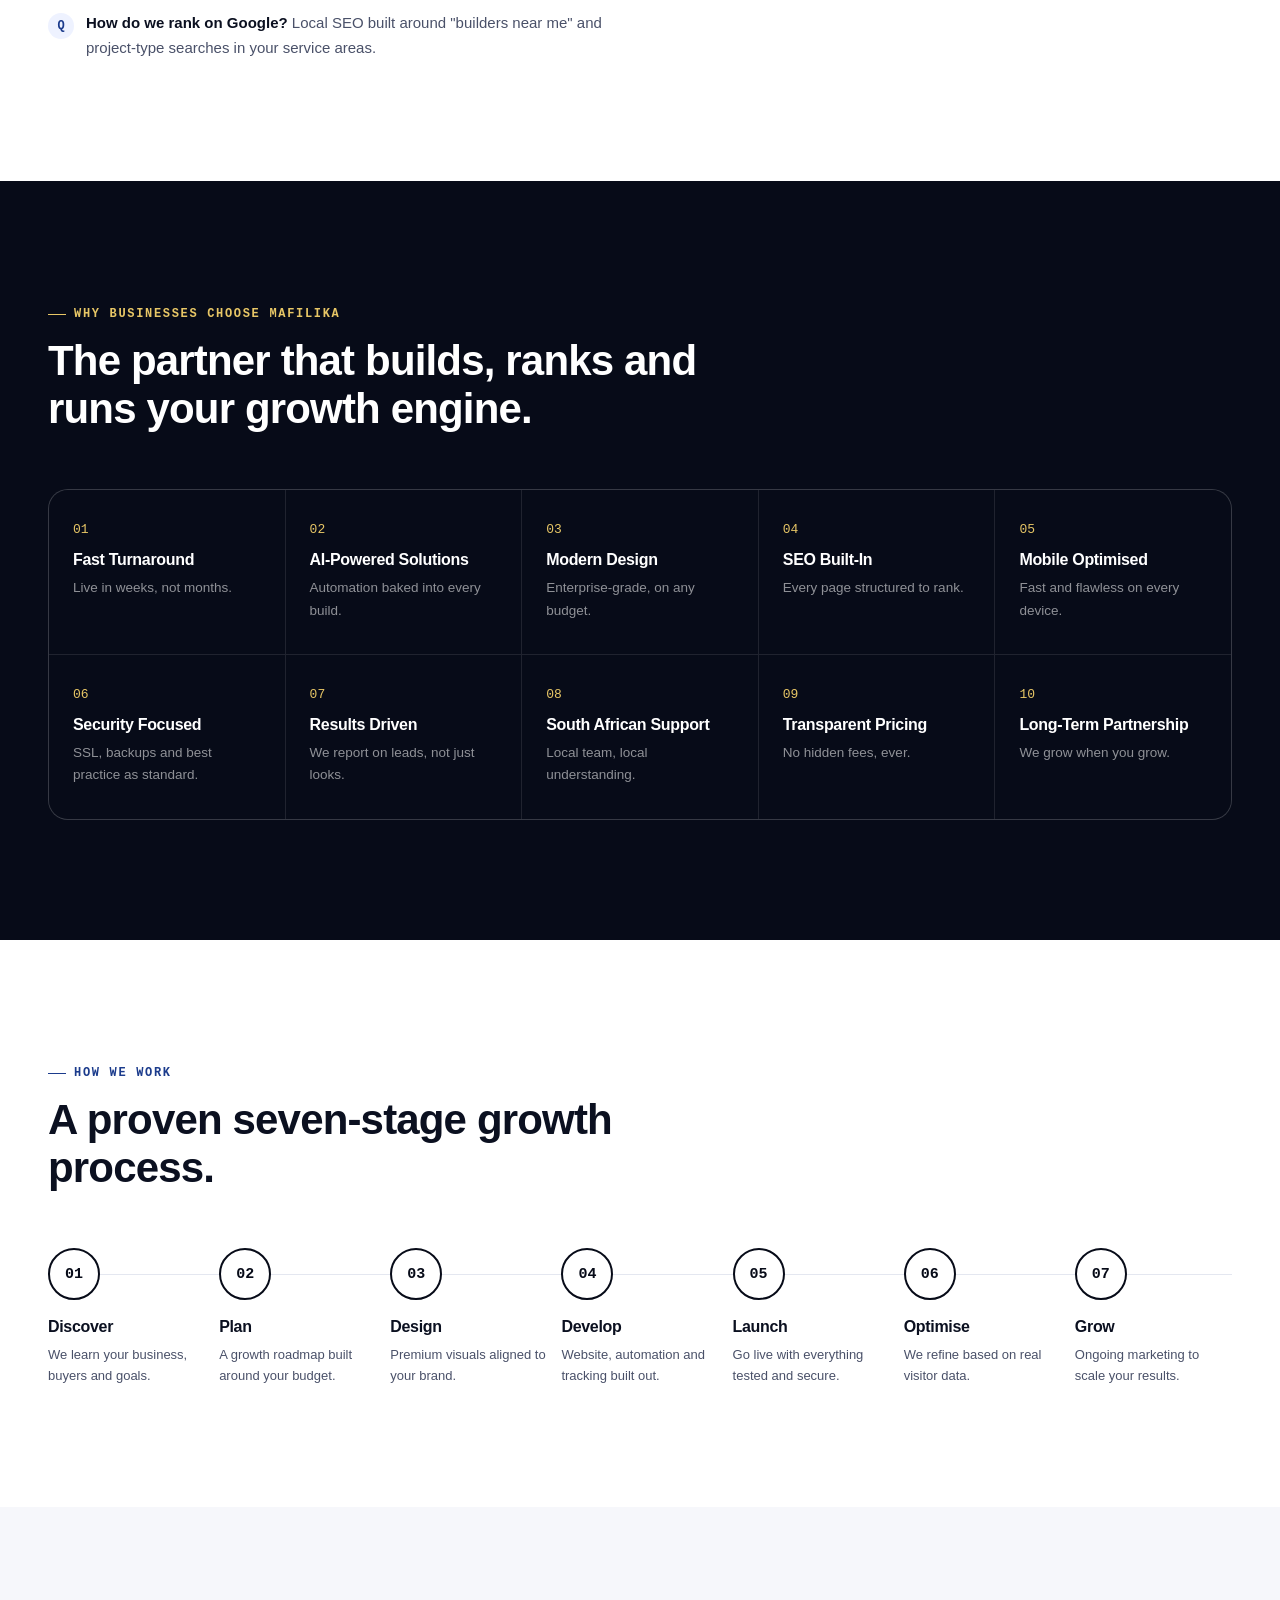
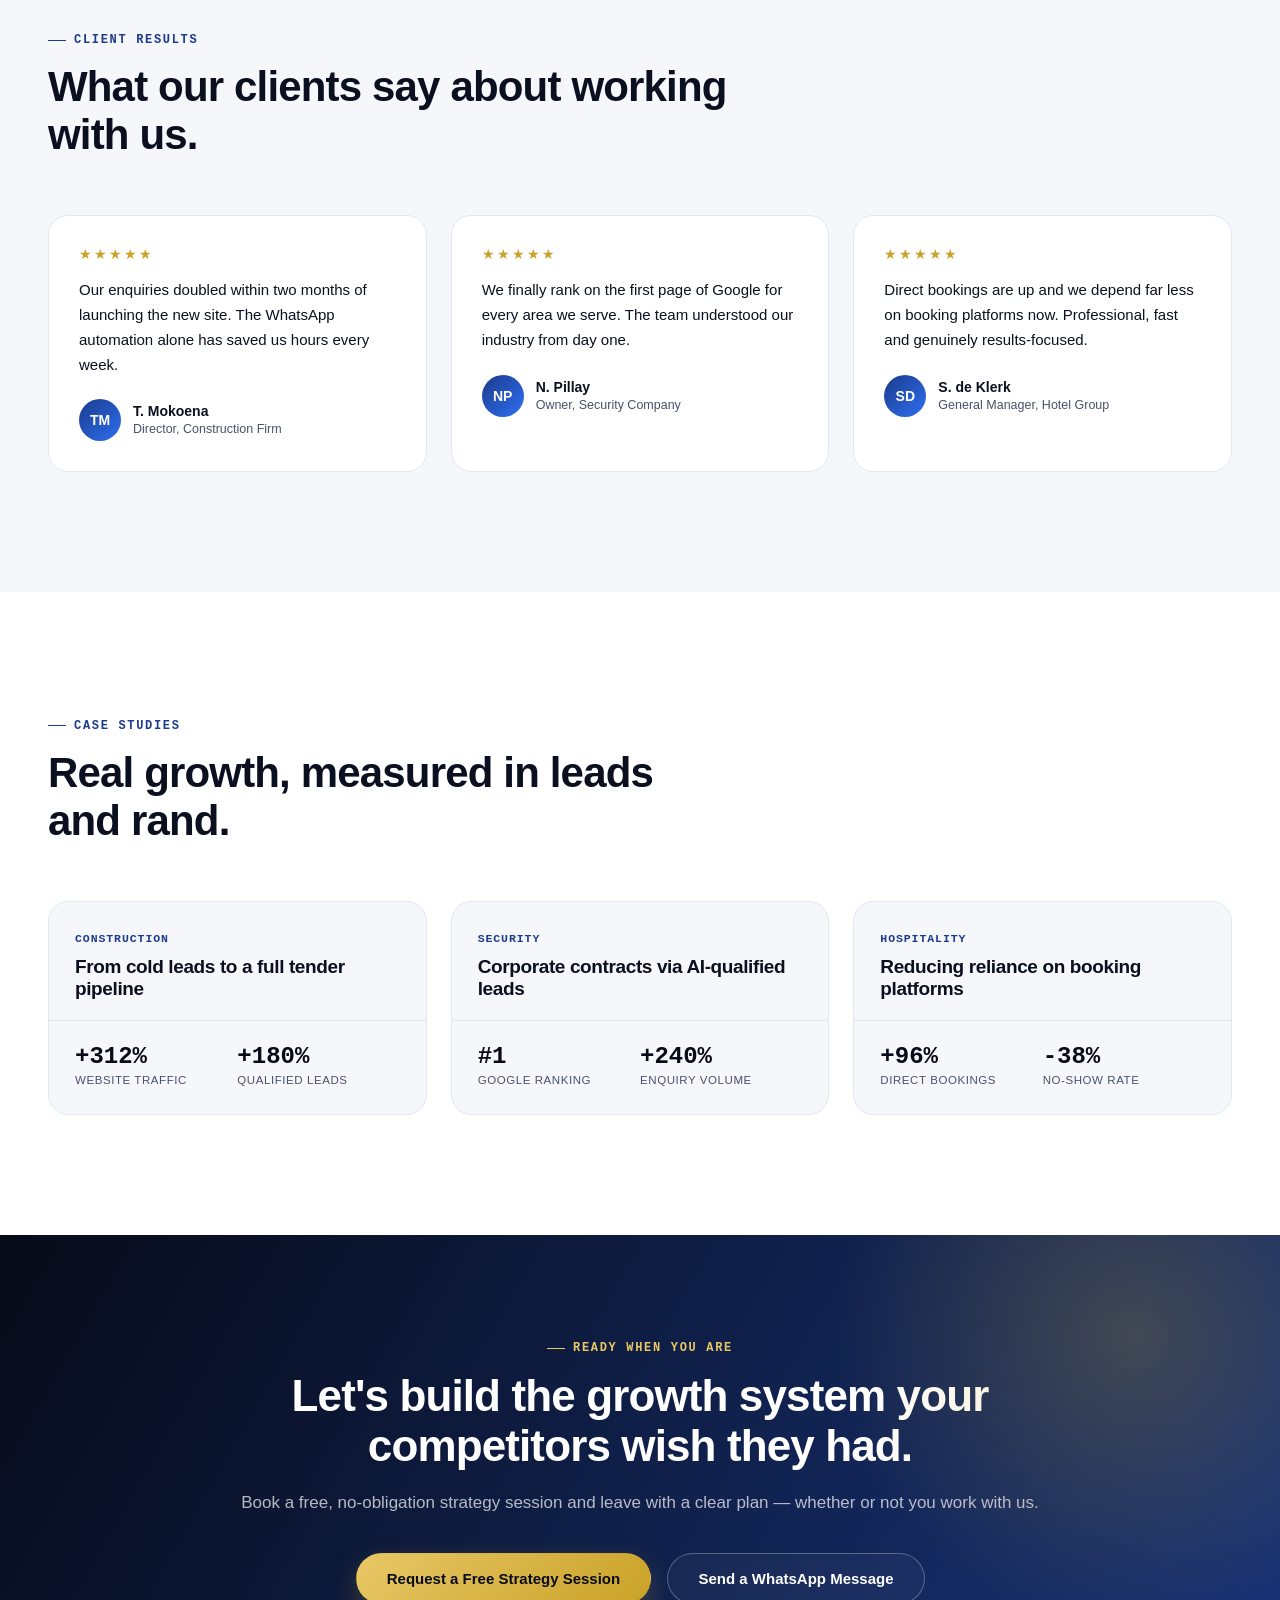
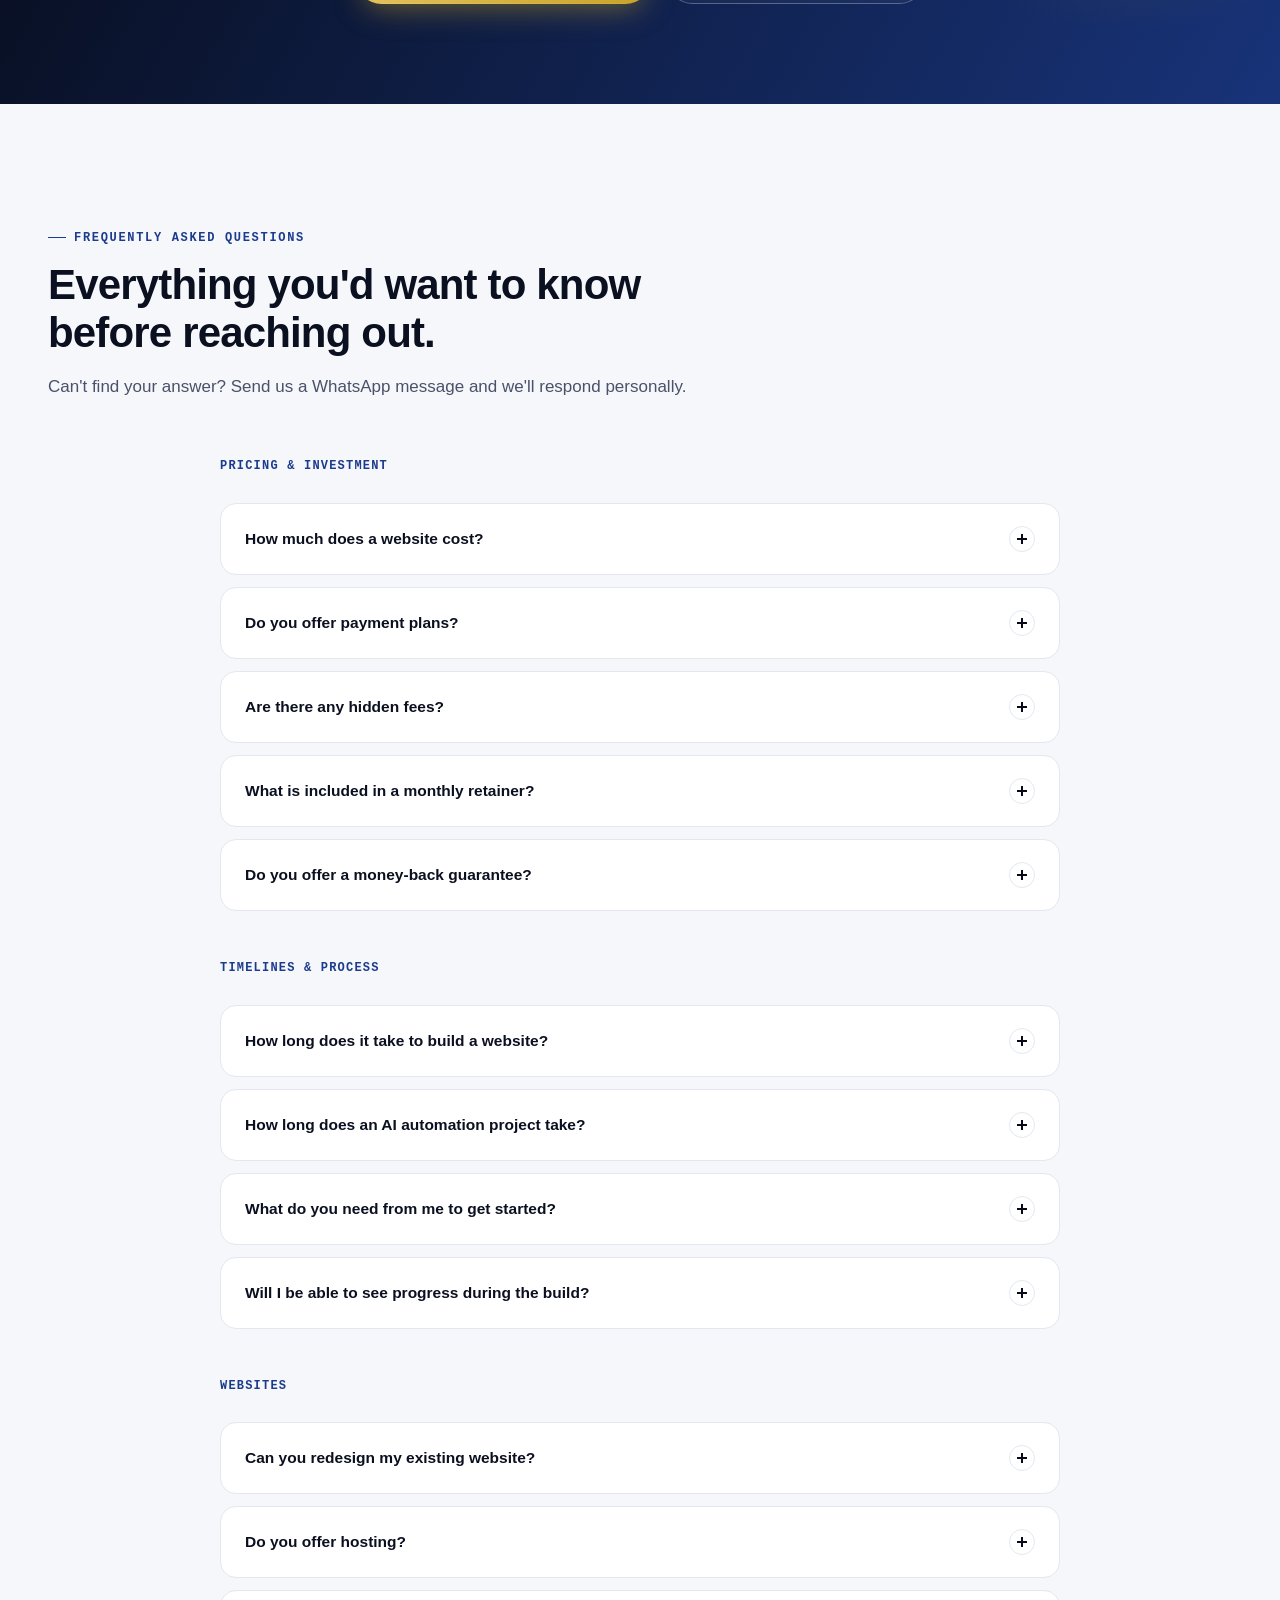
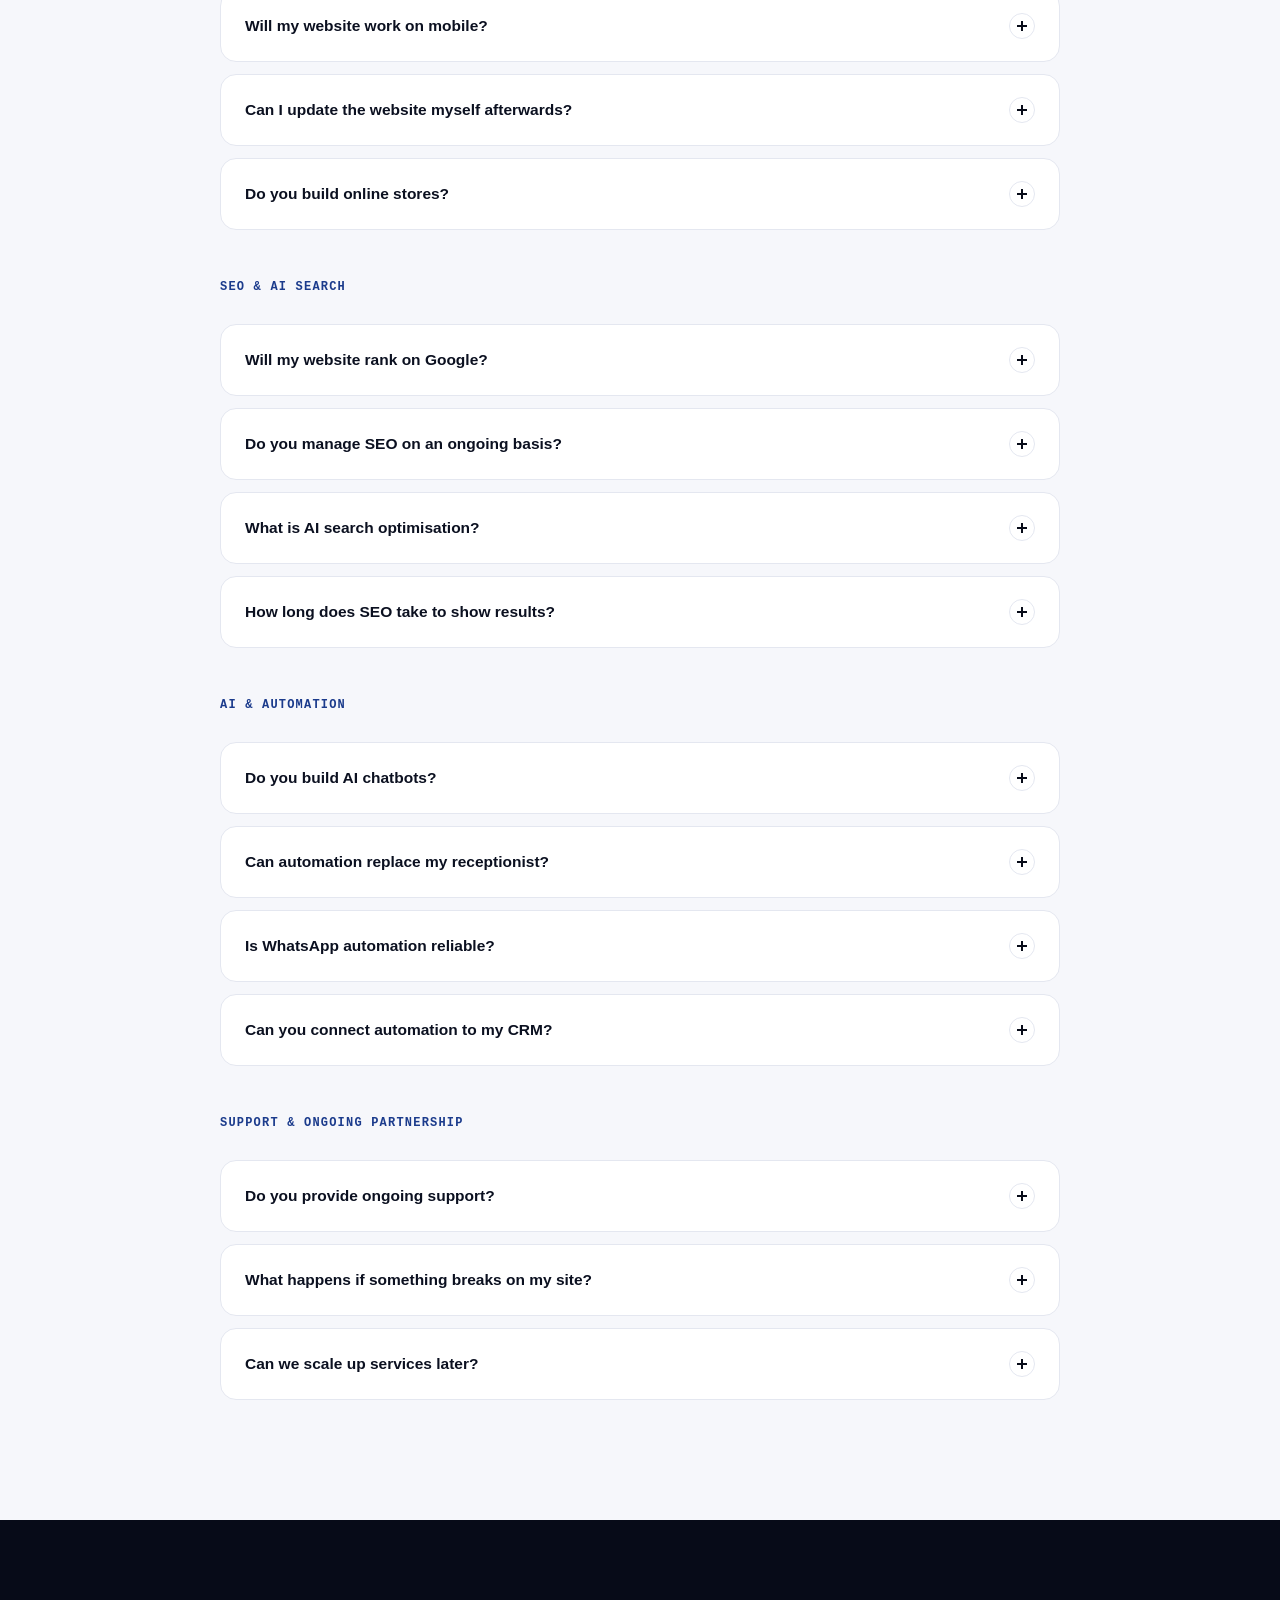
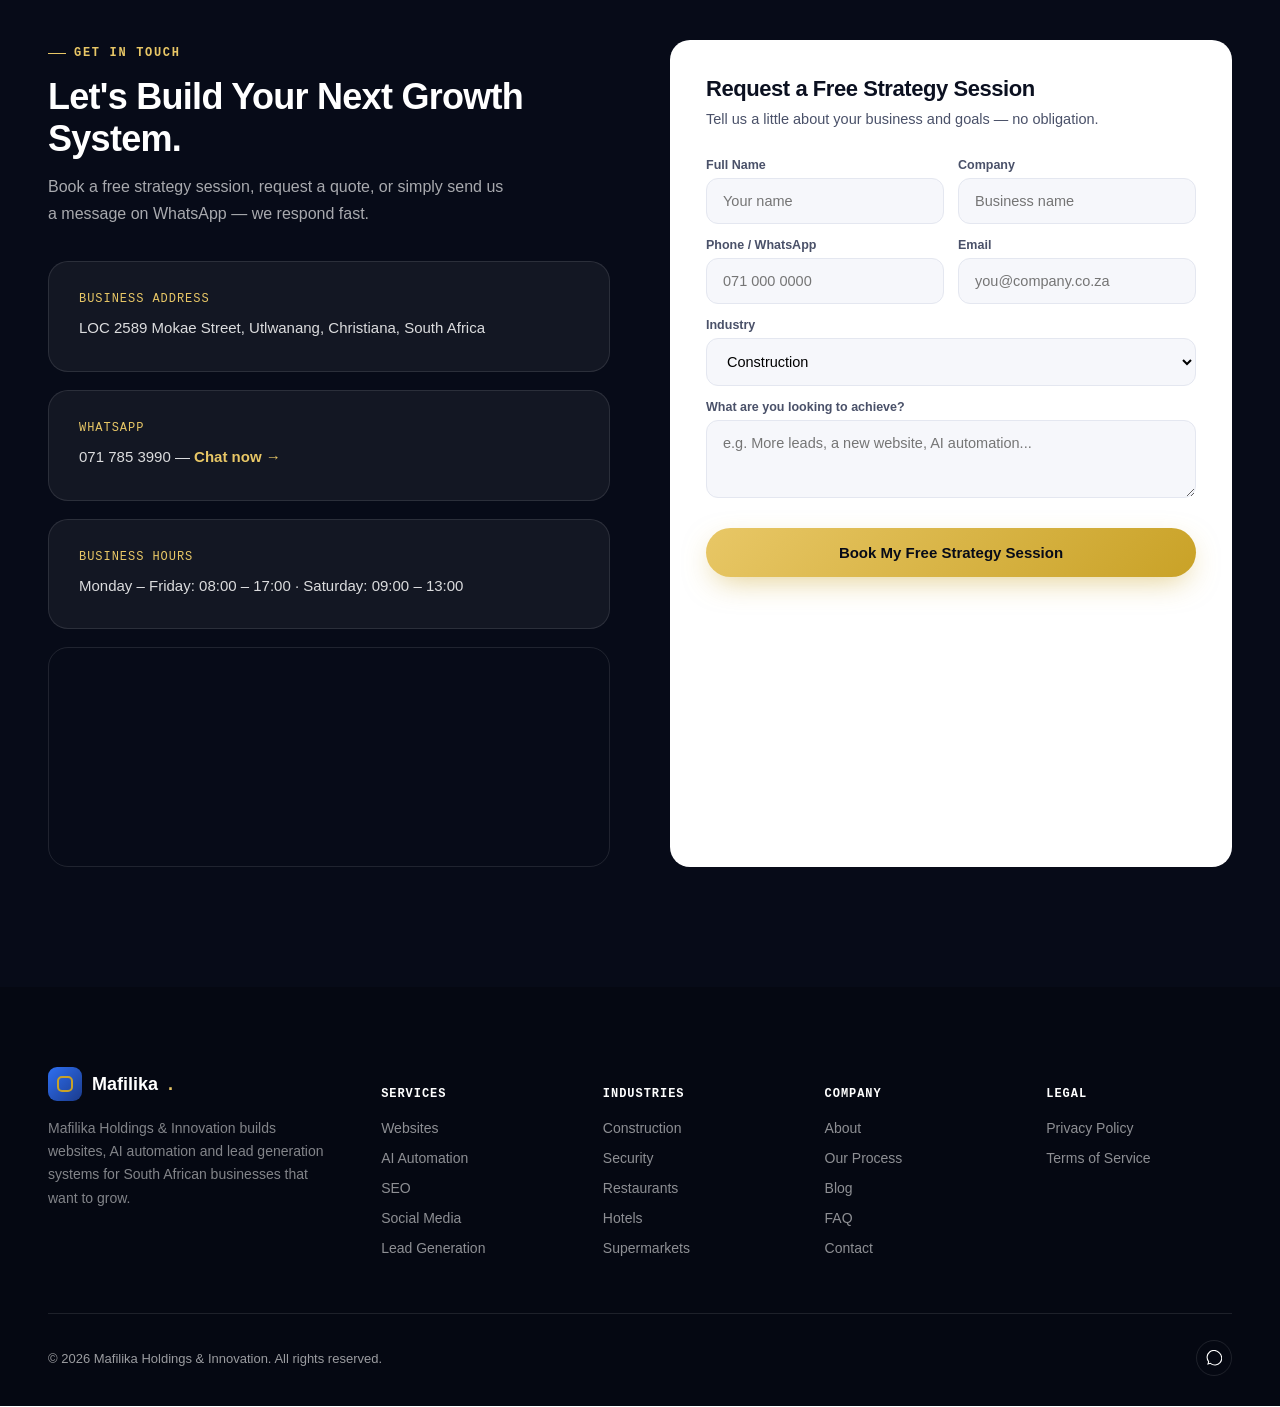
==== commit 53a5cebf: "Update index.html" ====
--- a/index.html
+++ b/index.html
@@ -16,7 +16,7 @@
 <meta property="og:description" content="We build powerful websites, AI automations, SEO systems and lead generation machines that help South African businesses grow faster while reducing manual work.">
 <meta property="og:url" content="https://www.mafilikaholdings.co.za/">
 <meta property="og:locale" content="en_ZA">
-<meta property="og:image" content="https://www.mafilikaholdings.ink/assets/og-cover.jpg">
+<meta property="og:image" content="https://images.ctfassets.net/09muo917z9ra/SUbCkObMZM9rdwiP7eRGd/6f402231e7243909d4cb20885884c726/FB_IMG_1783520695657.jpg">
 
 <!-- Twitter -->
 <meta name="twitter:card" content="summary_large_image">
@@ -65,8 +65,10 @@
 <!-- ============ NAV ============ -->
 <header class="nav" id="siteNav">
   <div class="wrap nav-inner">
-    <a href="#top" class="logo"><span class="mark"></span> M.H&I<span style="color:var(--gold-2)">.</span></a>
-    <nav>
+    <a href="#top" class="logo">
+    <img src="https://images.ctfassets.net/09muo917z9ra/SUbCkObMZM9rdwiP7eRGd/6f402231e7243909d4cb20885884c726/FB_IMG_1783520695657.jpg" alt="Mafilika Holdings & Innovation Logo" class="logo-img">
+    </a>
+  </nav>
       <ul class="nav-links">
         <li><a href="#services">Services</a></li>
         <li><a href="#industries">Industries</a></li>
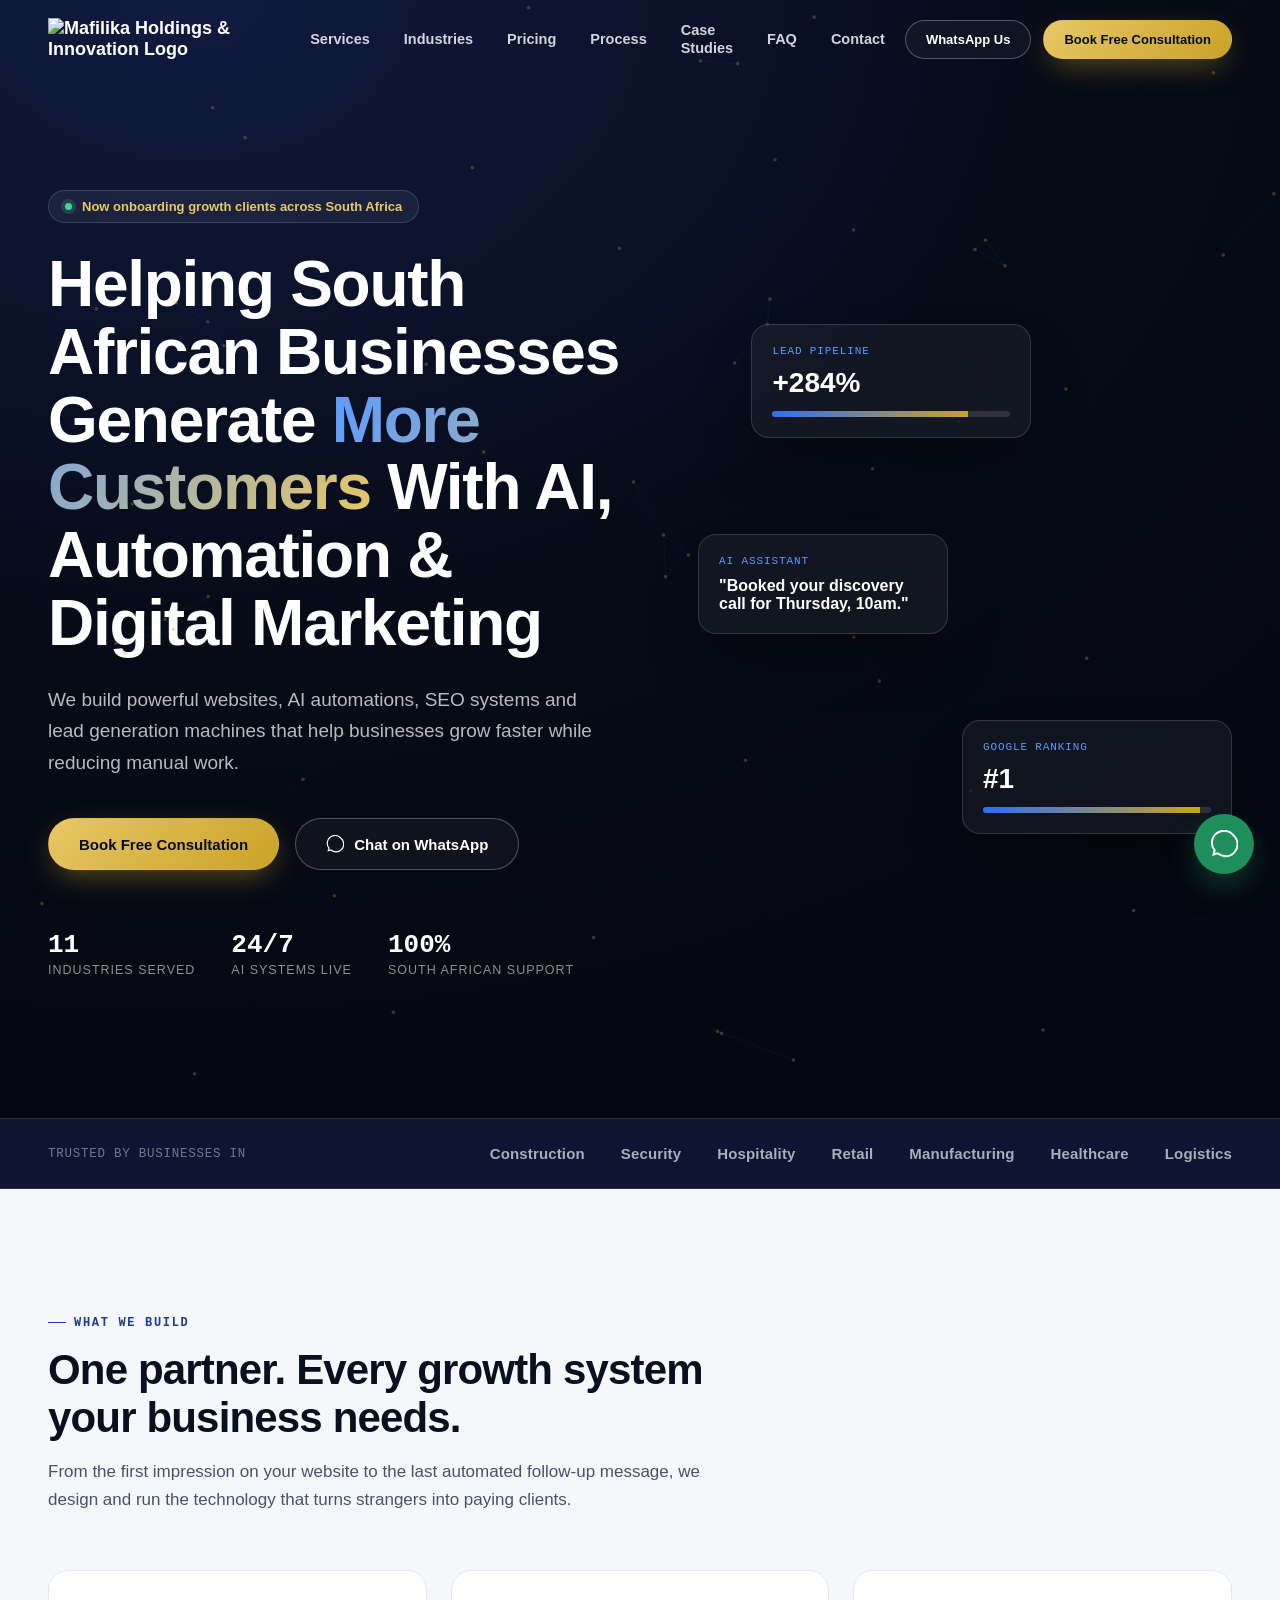
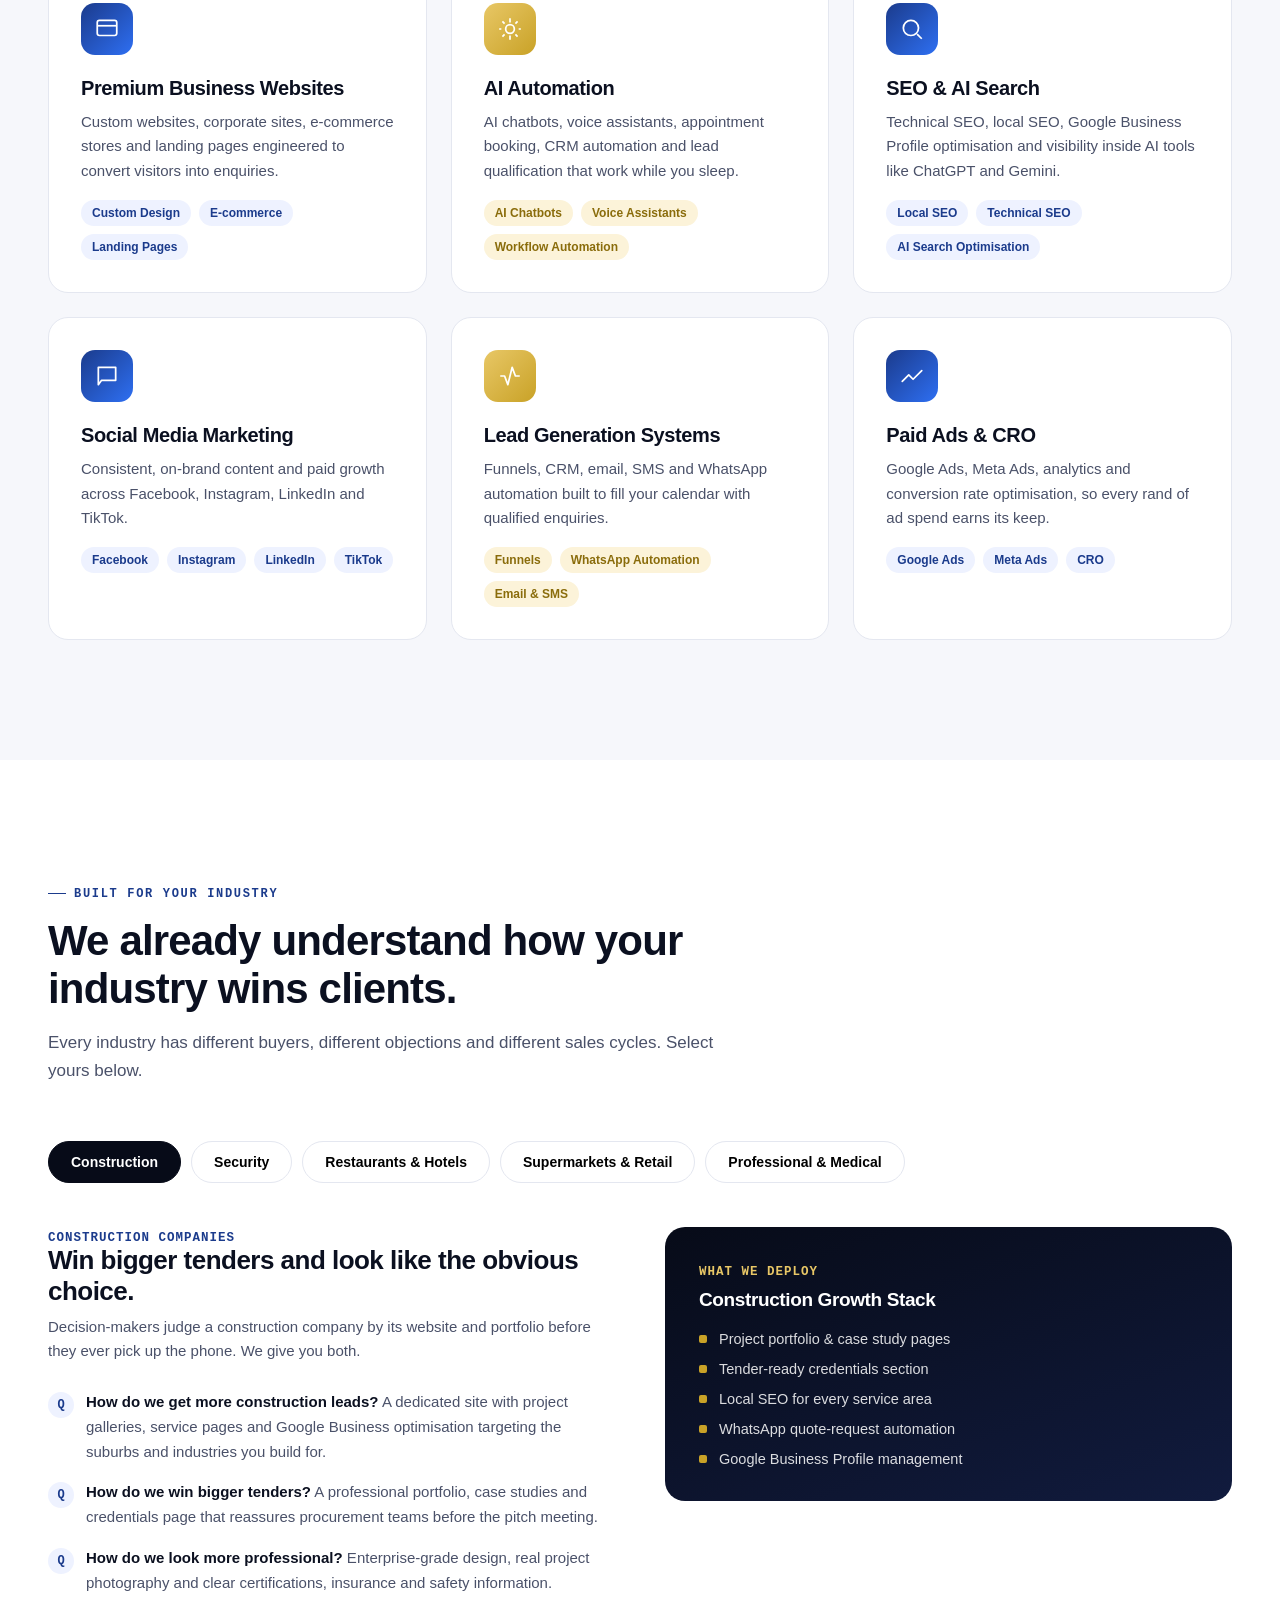
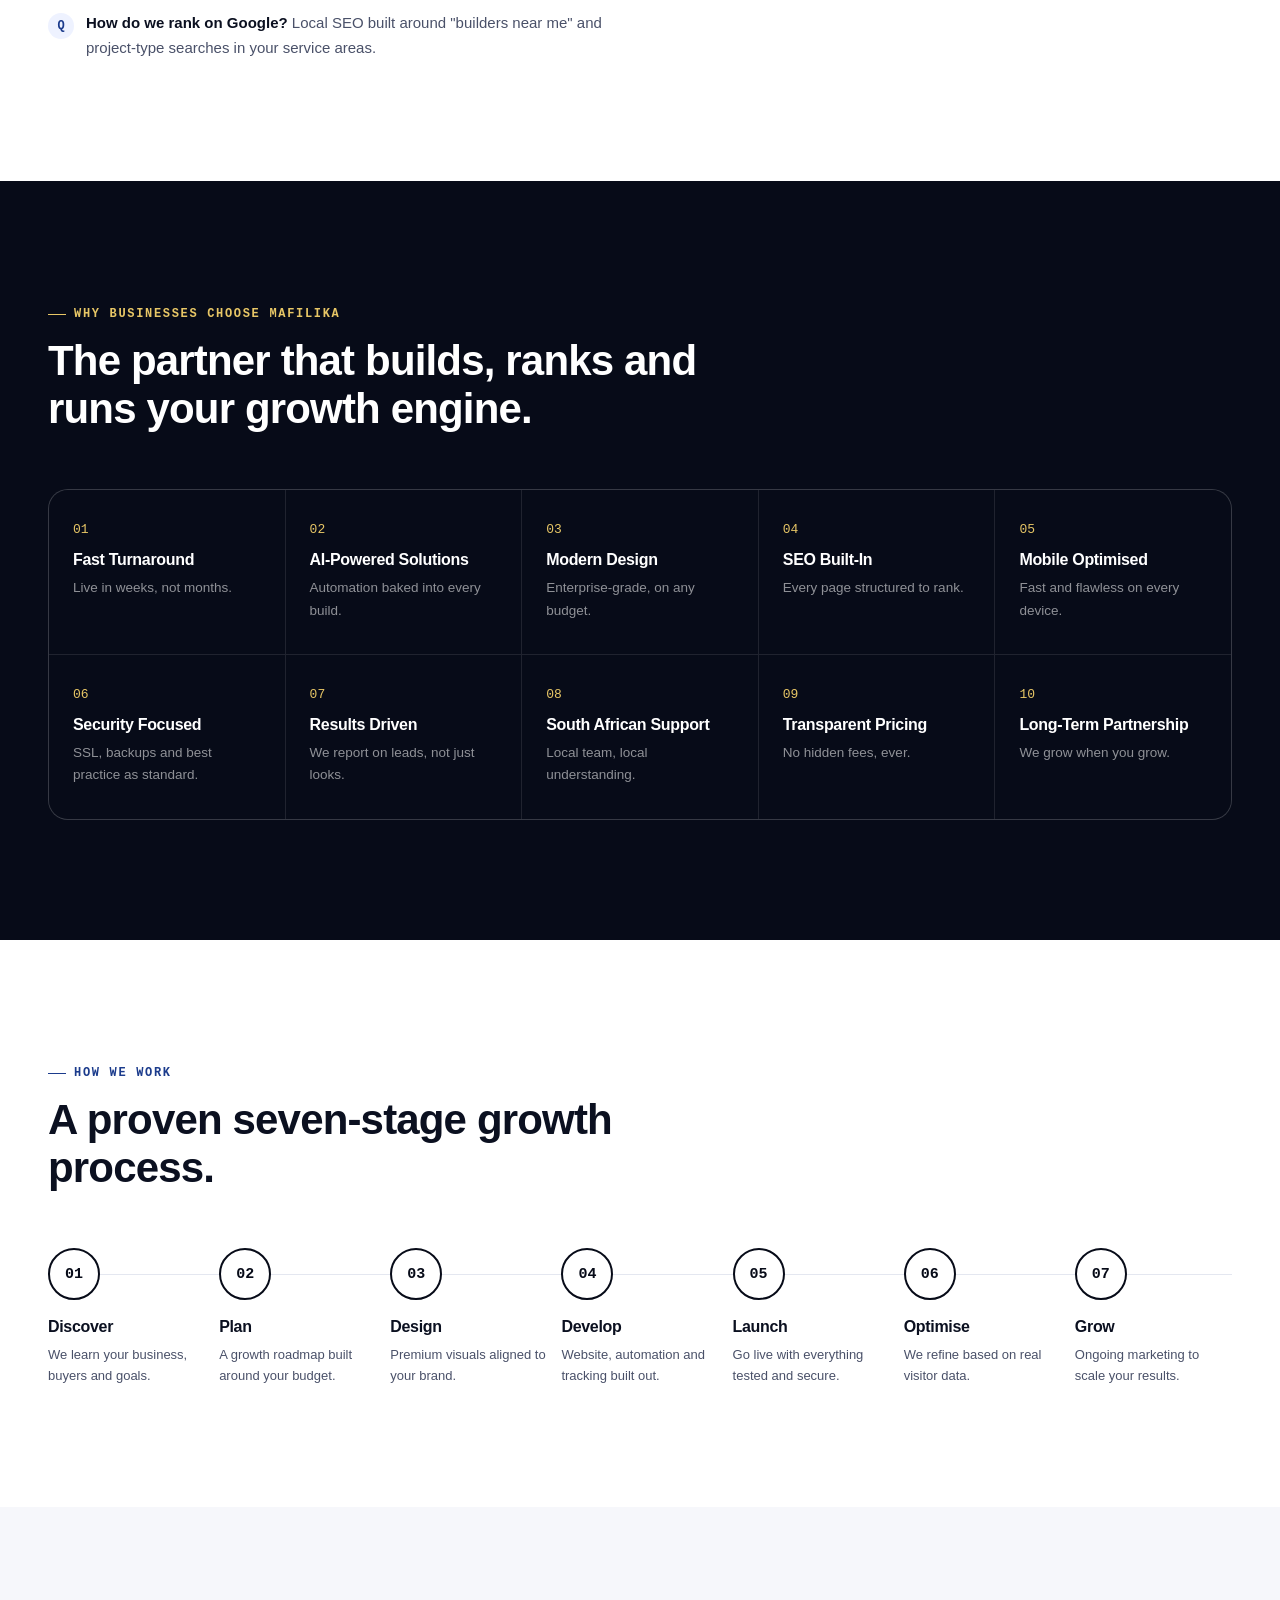
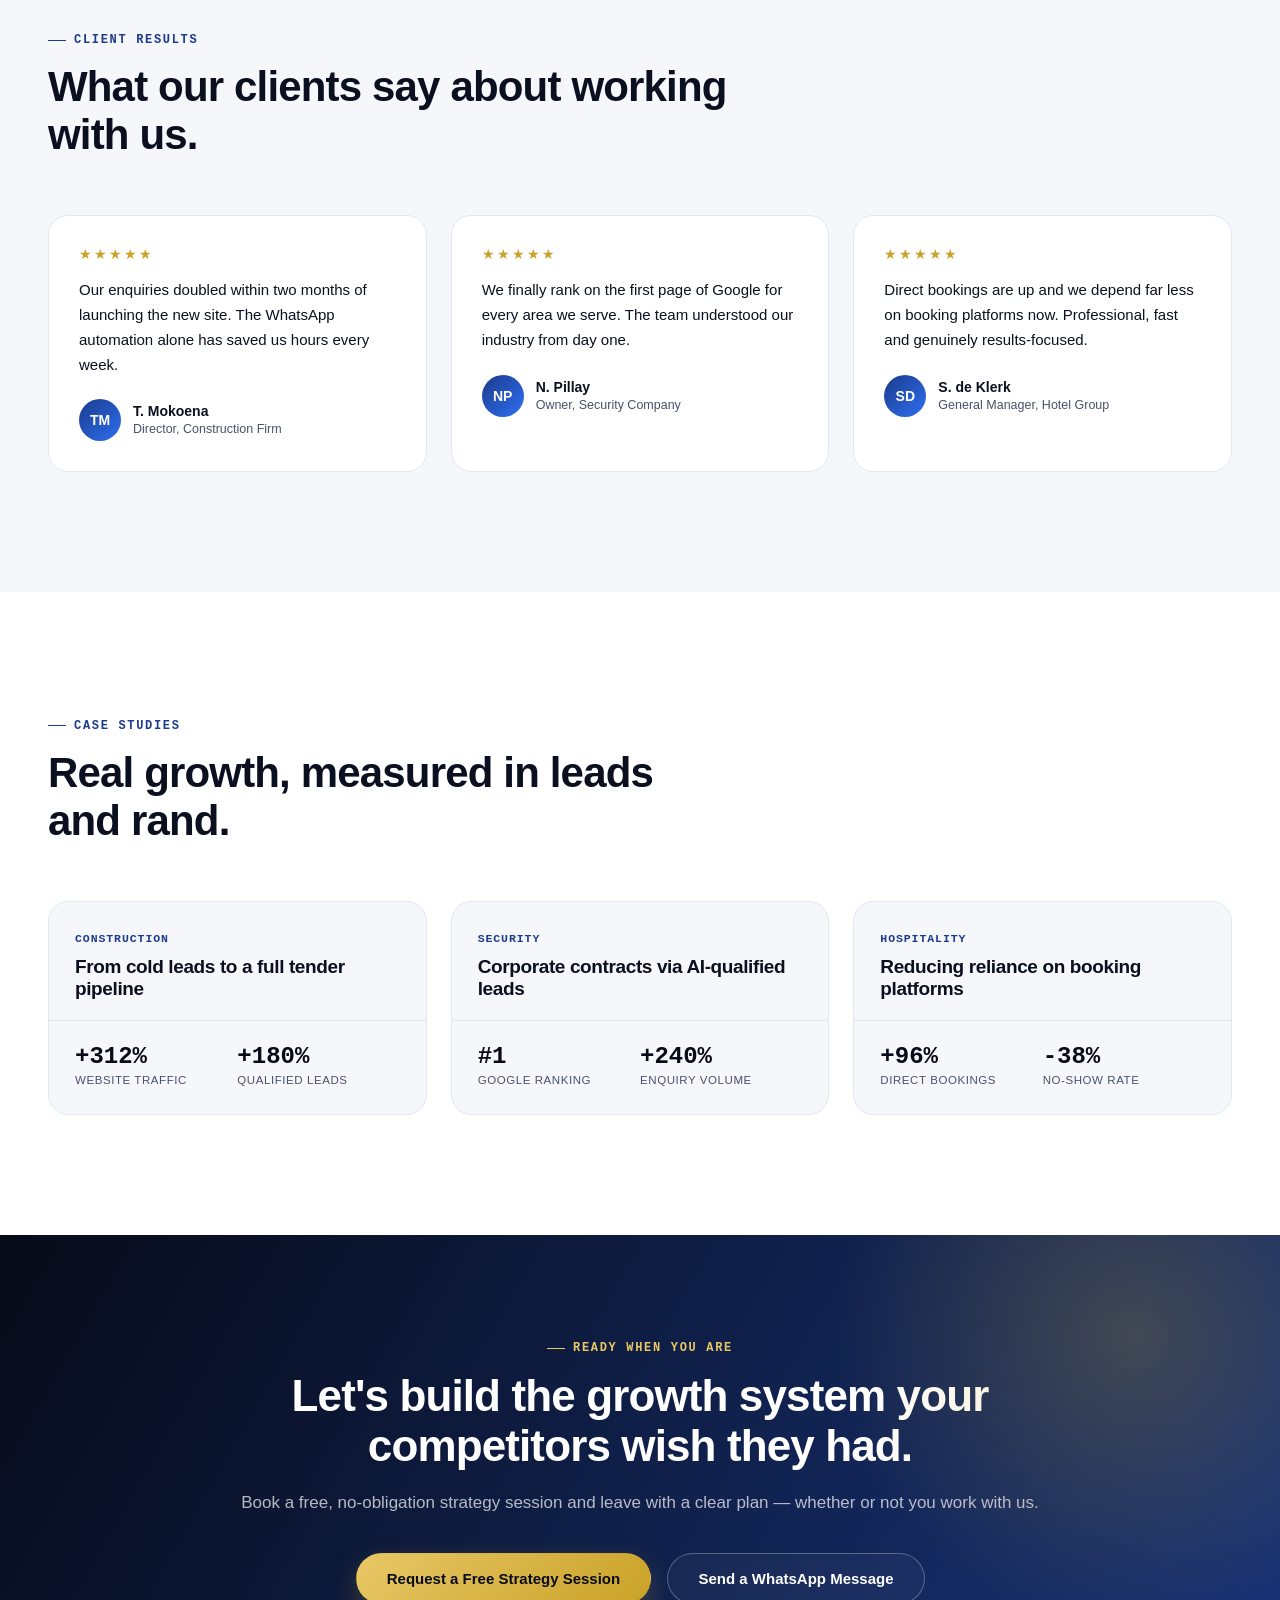
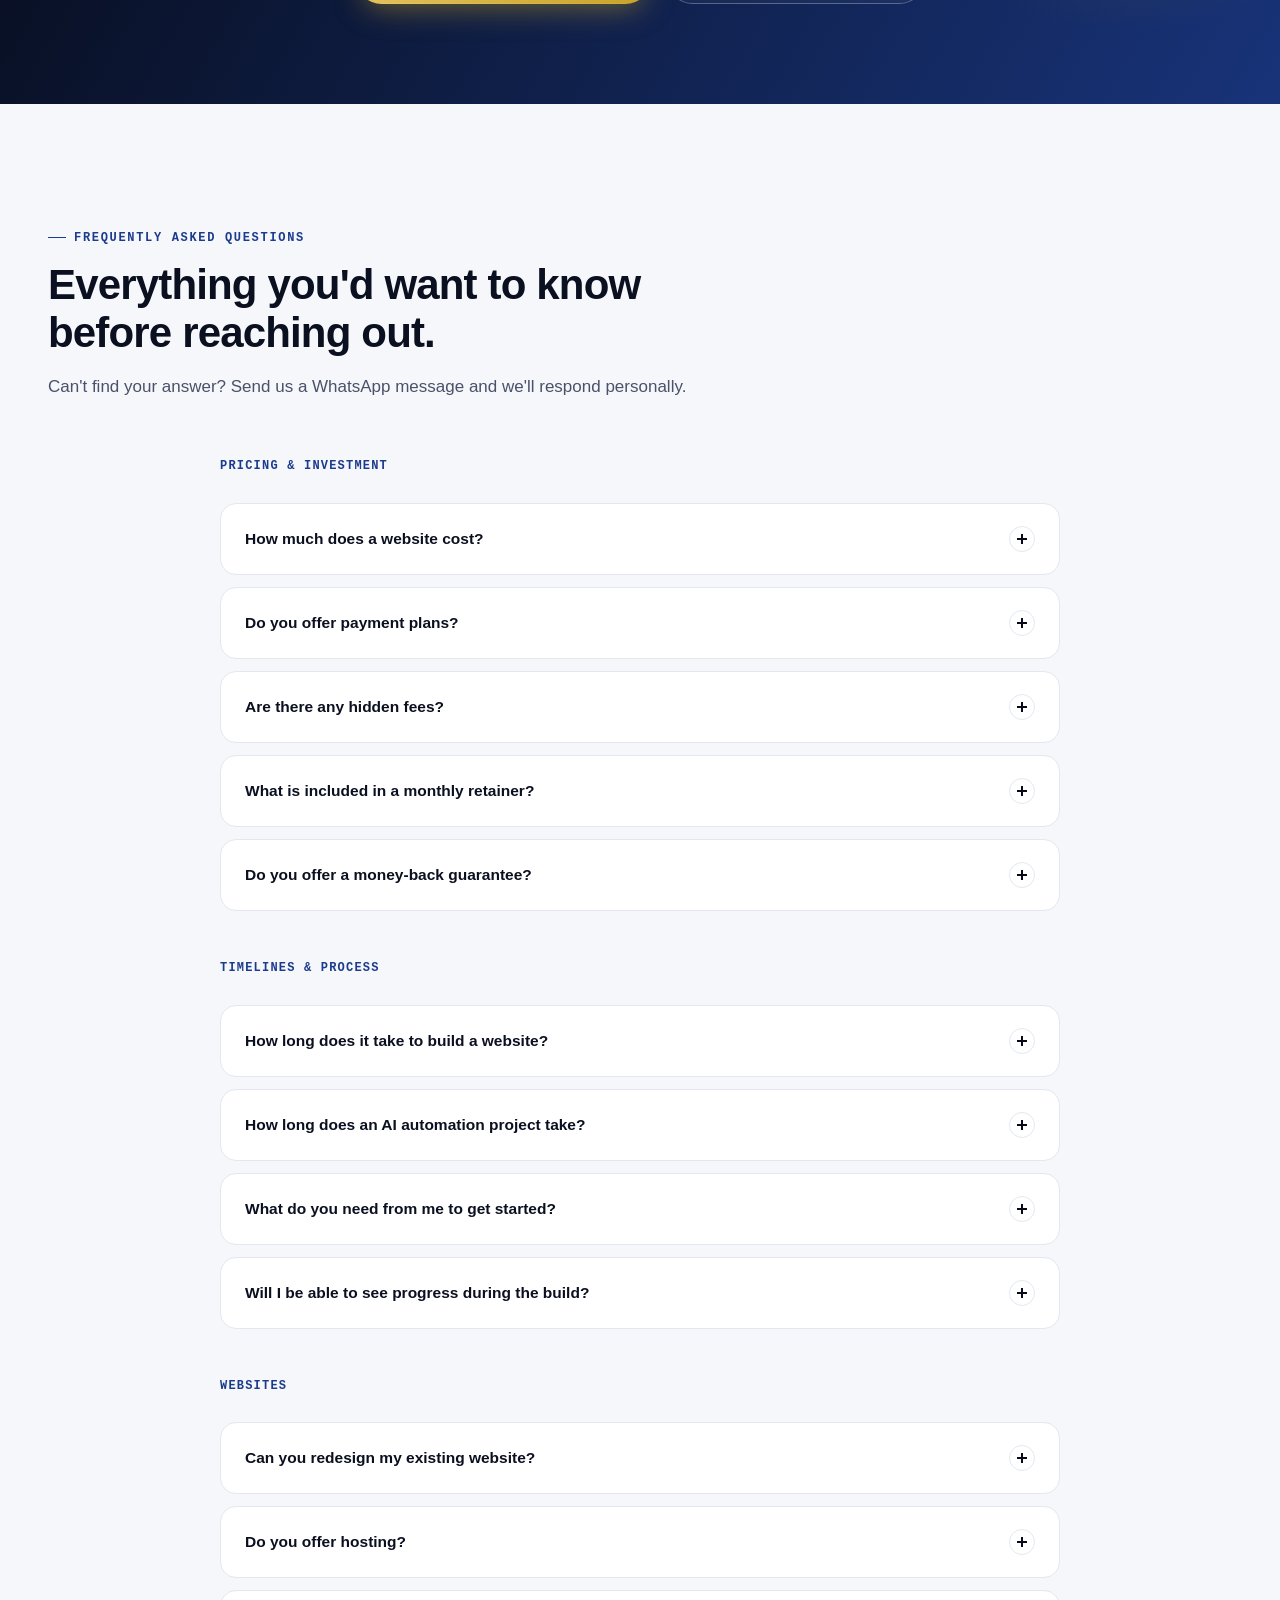
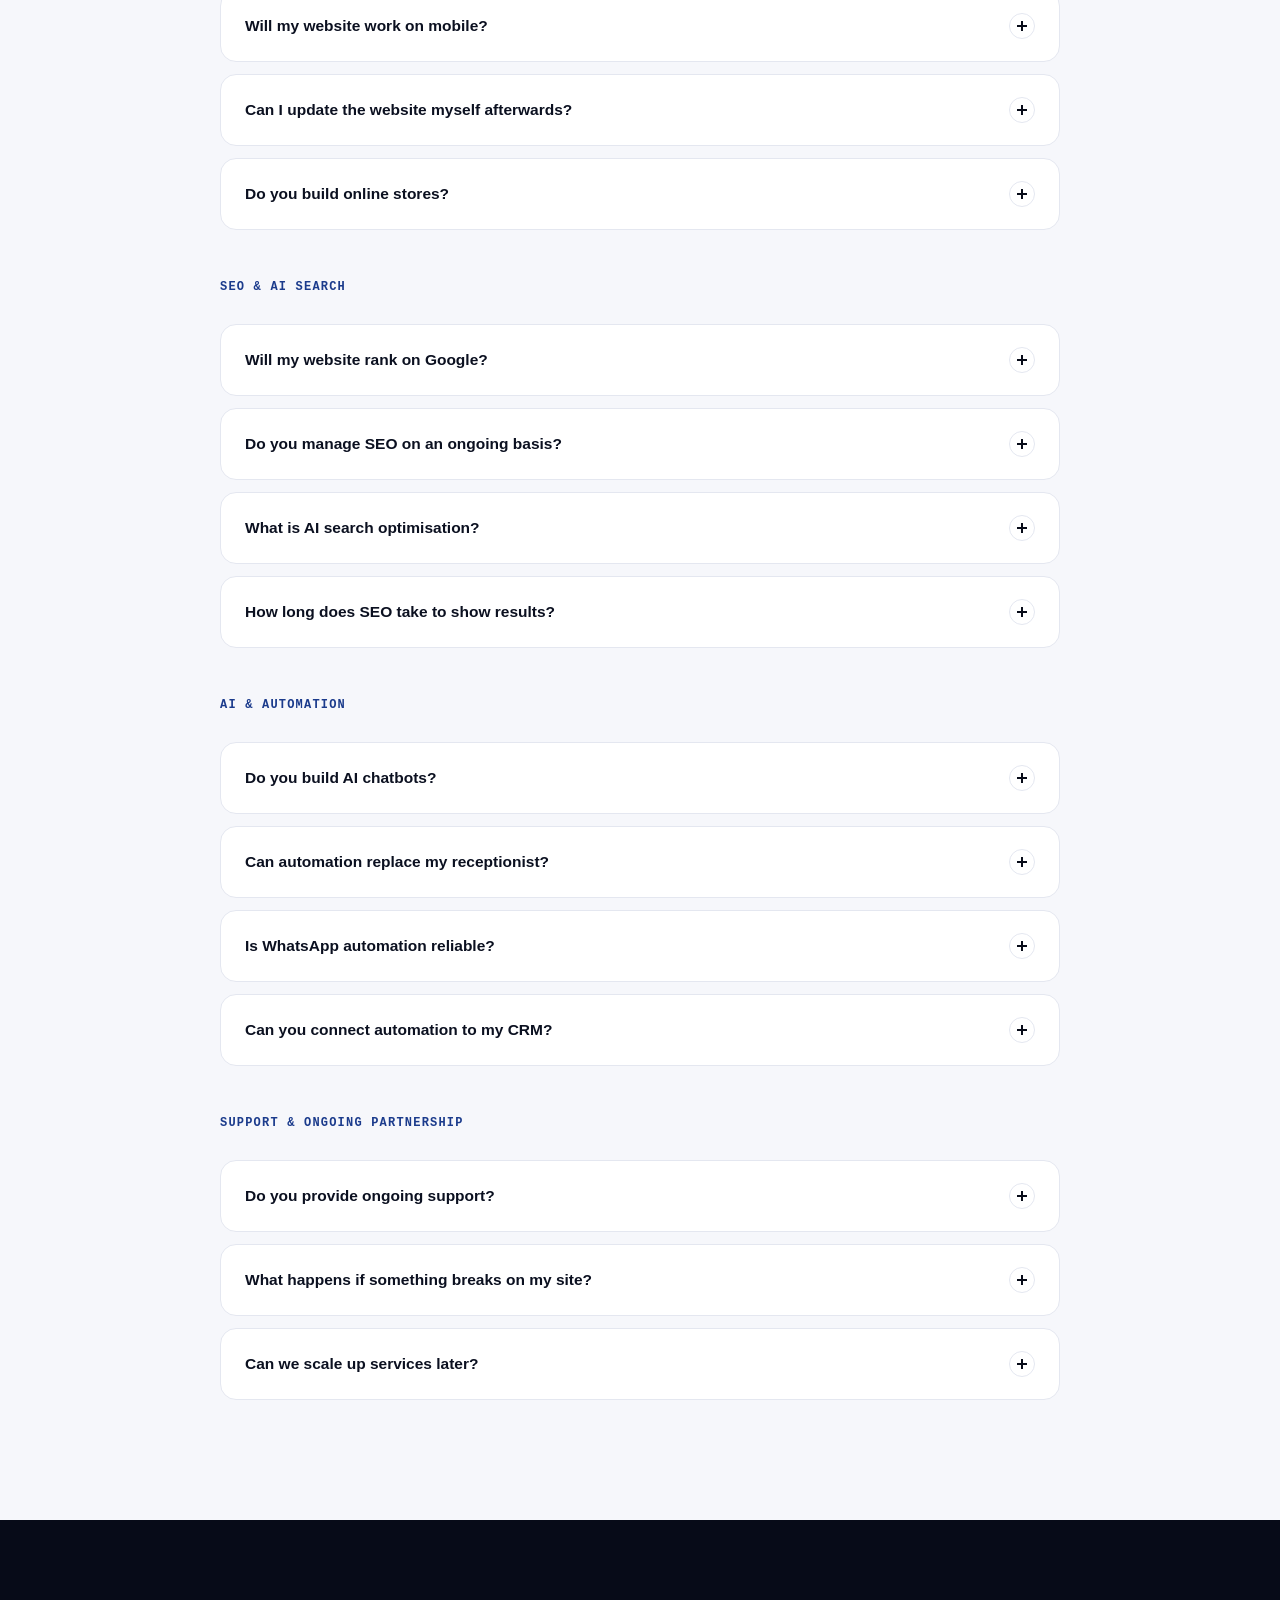
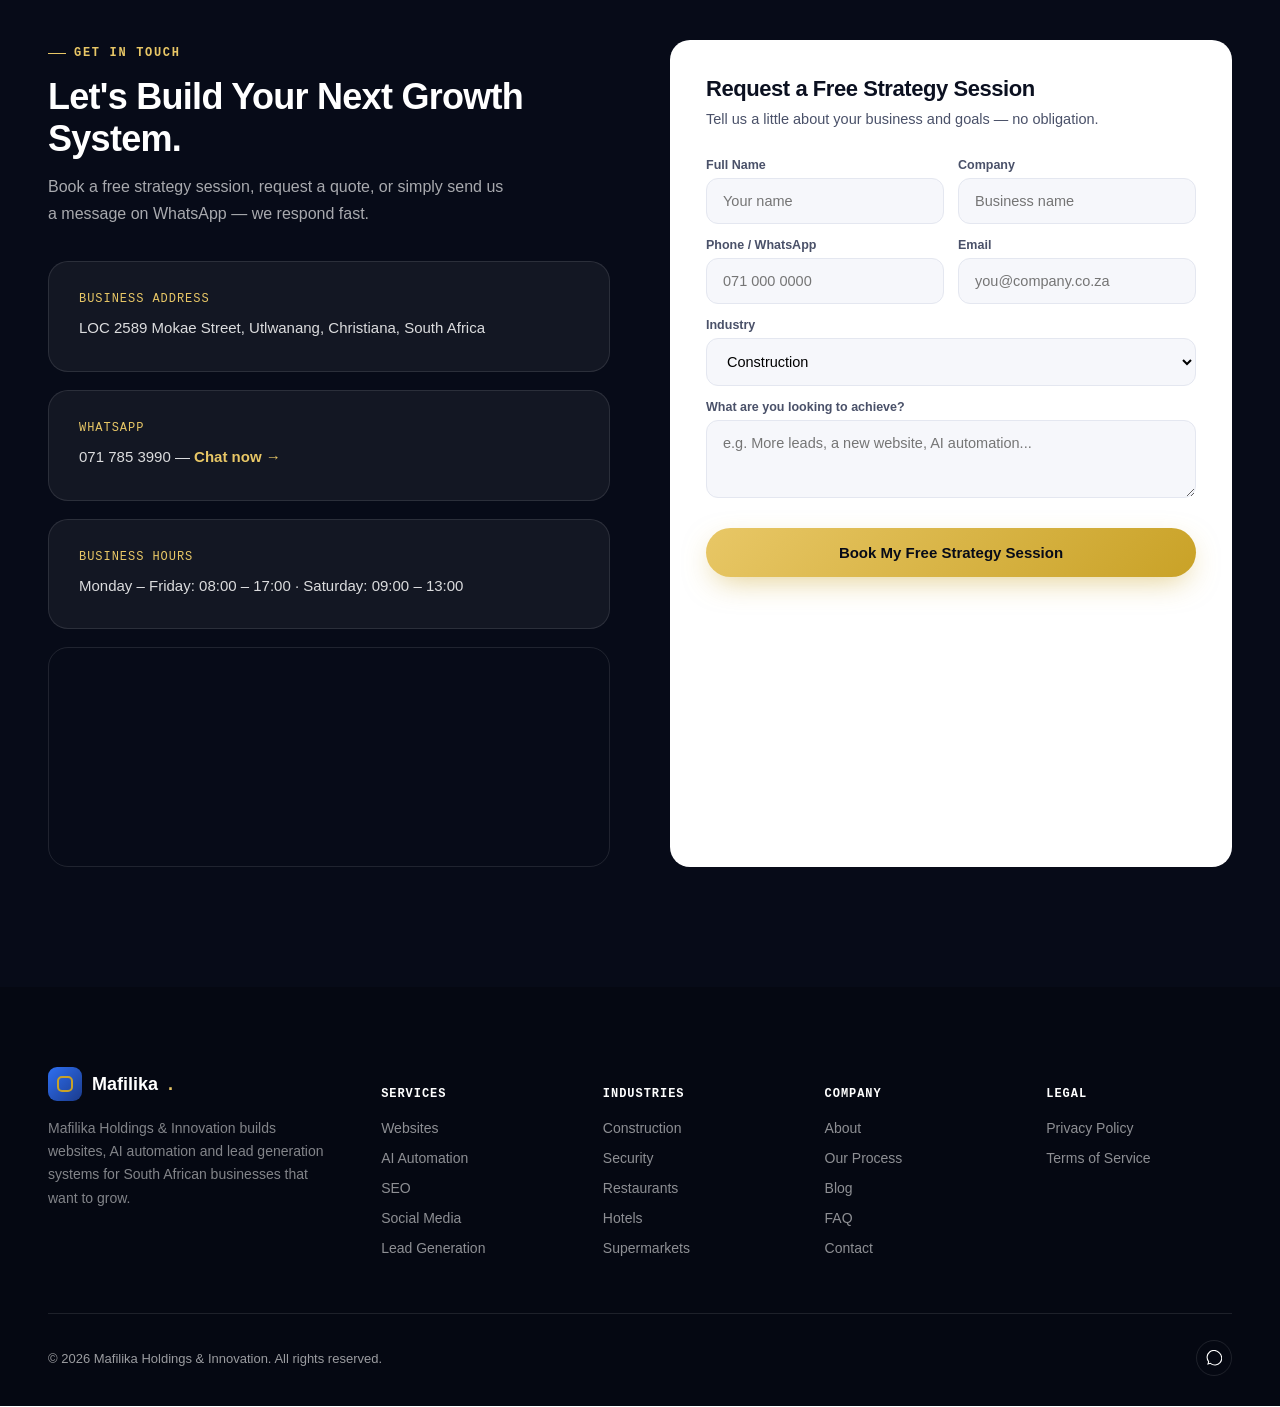
==== commit dc19692a: "Update image URL in JSON-LD schema" ====
--- a/index.html
+++ b/index.html
@@ -35,7 +35,7 @@
   "@context": "https://schema.org",
   "@type": "ProfessionalService",
   "name": "Mafilika Holdings & Innovation",
-  "image": "https://www.mafilikaholdings.co.za/assets/og-cover.jpg",
+  "image": "https://images.ctfassets.net/09muo917z9ra/SUbCkObMZM9rdwiP7eRGd/6f402231e7243909d4cb20885884c726/FB_IMG_1783520695657.jpg",
   "@id": "https://www.mafilikaholdings.ink/",
   "url": "https://www.mafilikaholdings.ink/",
   "telephone": "+27717853990",
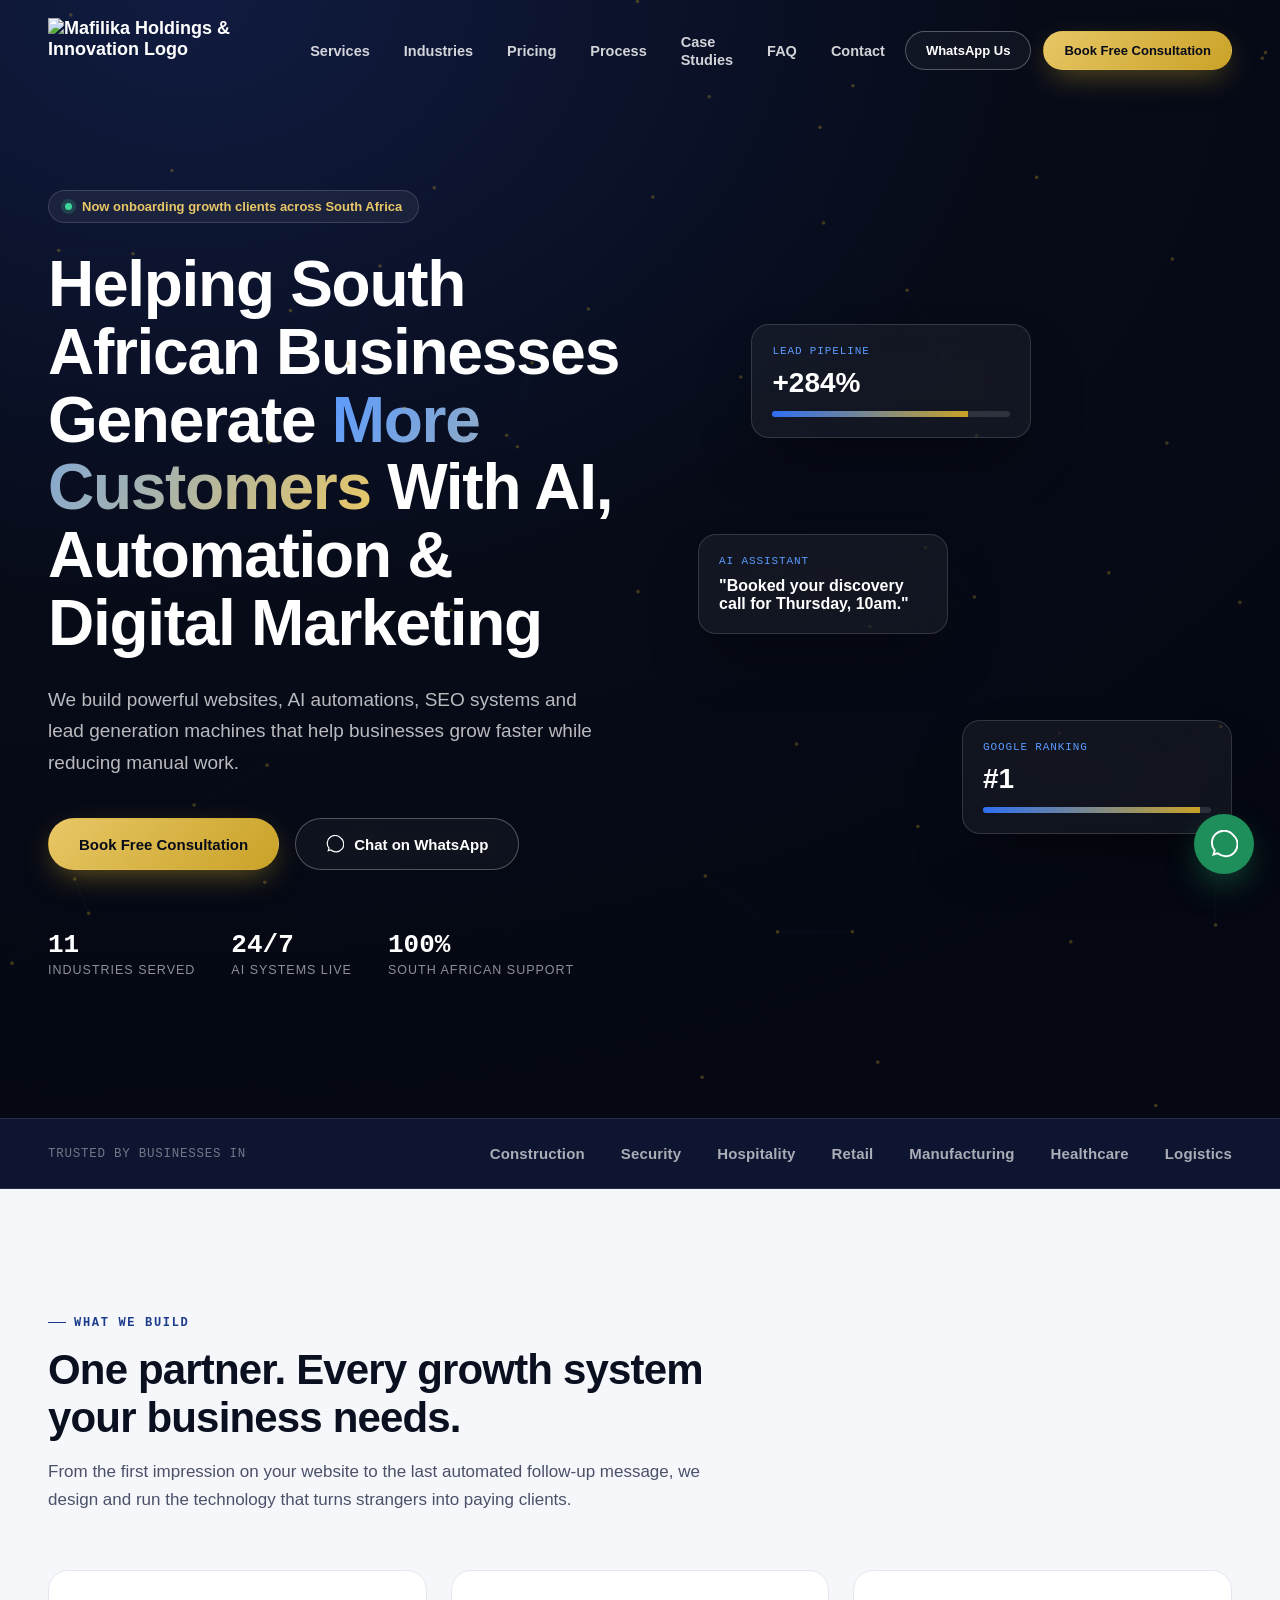
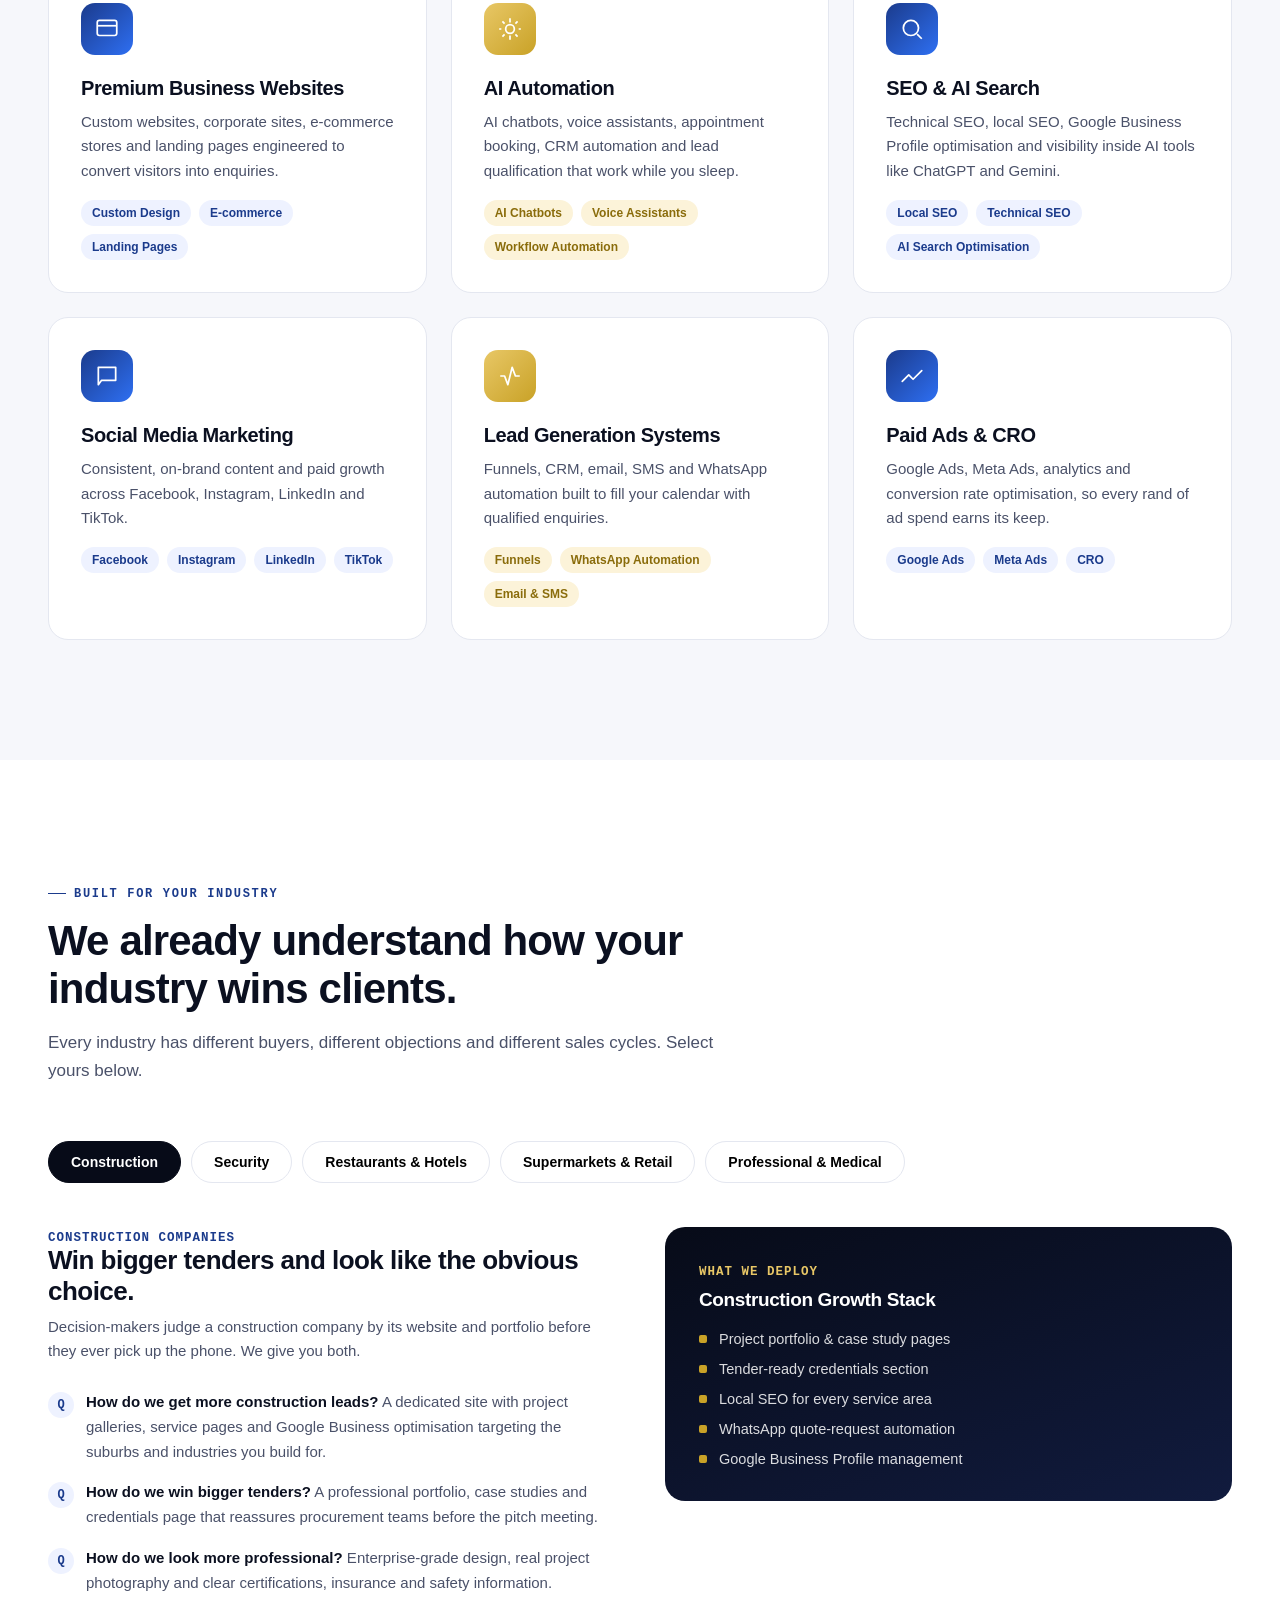
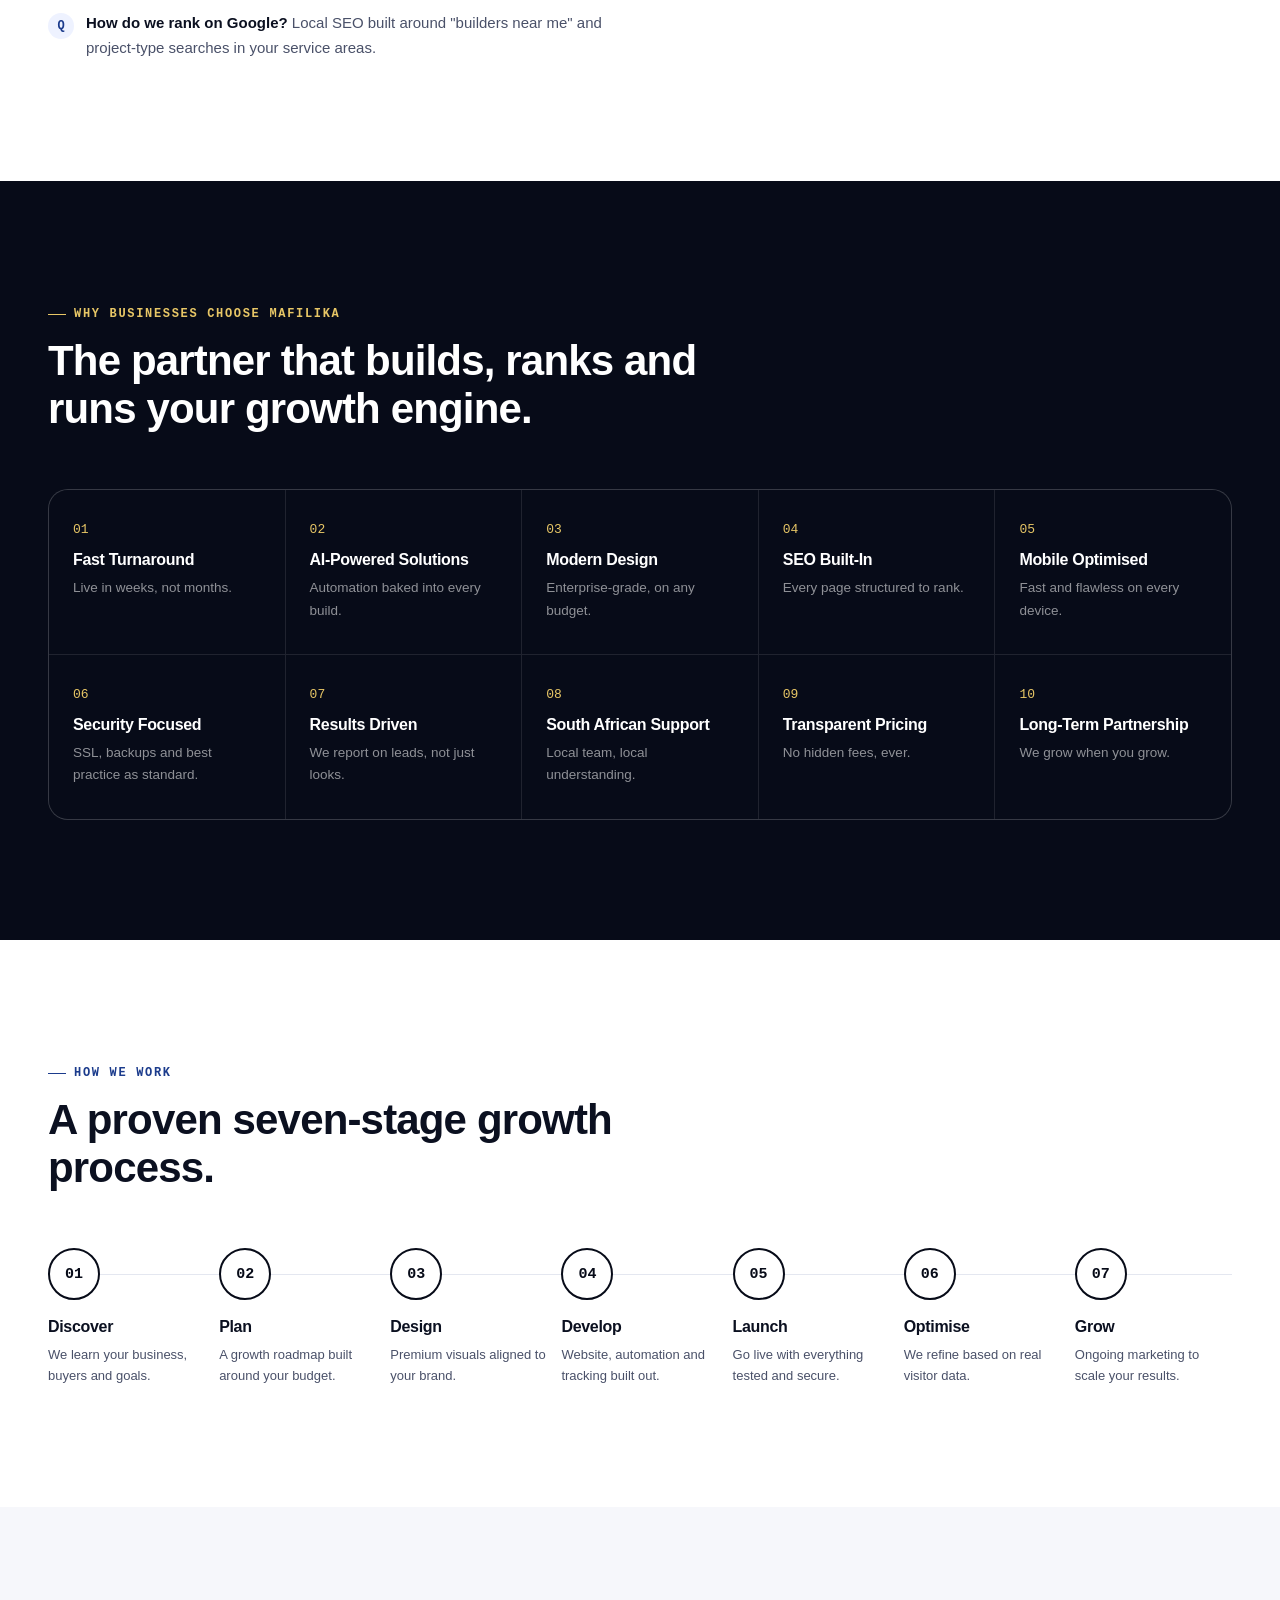
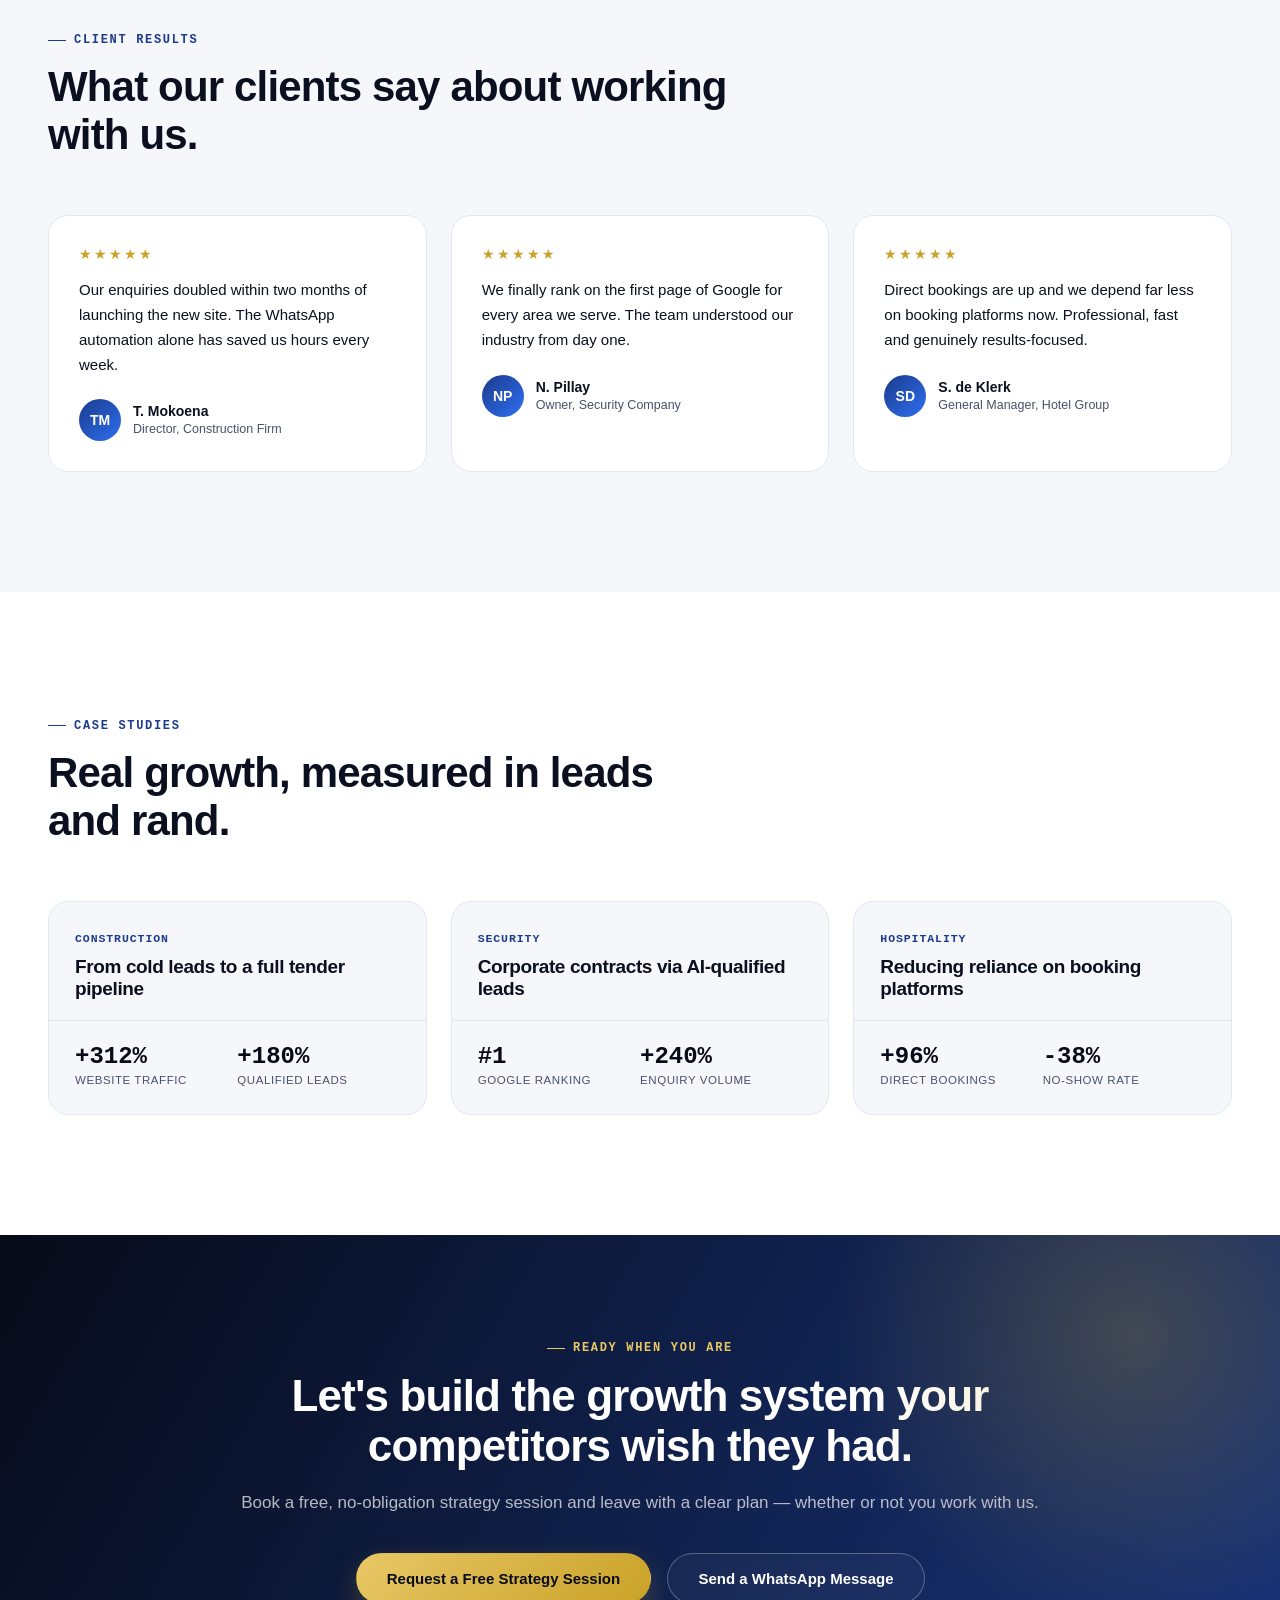
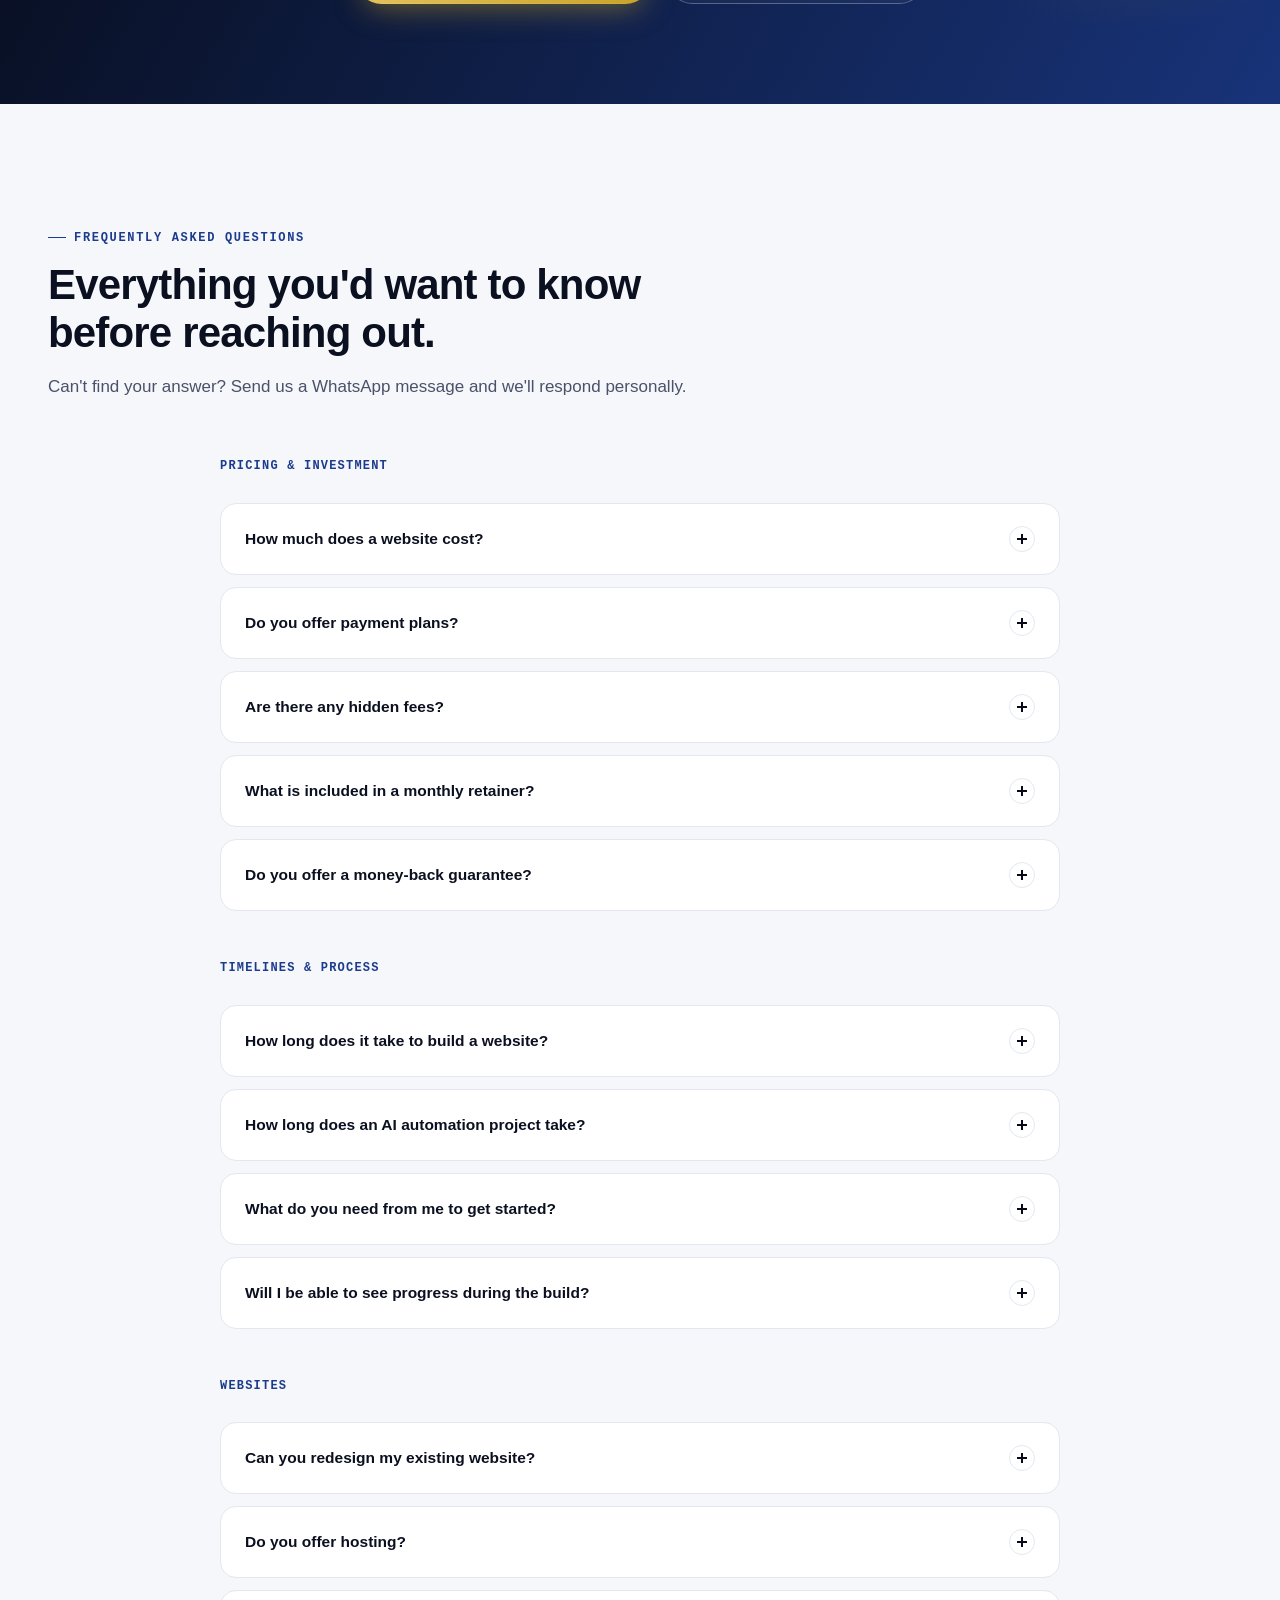
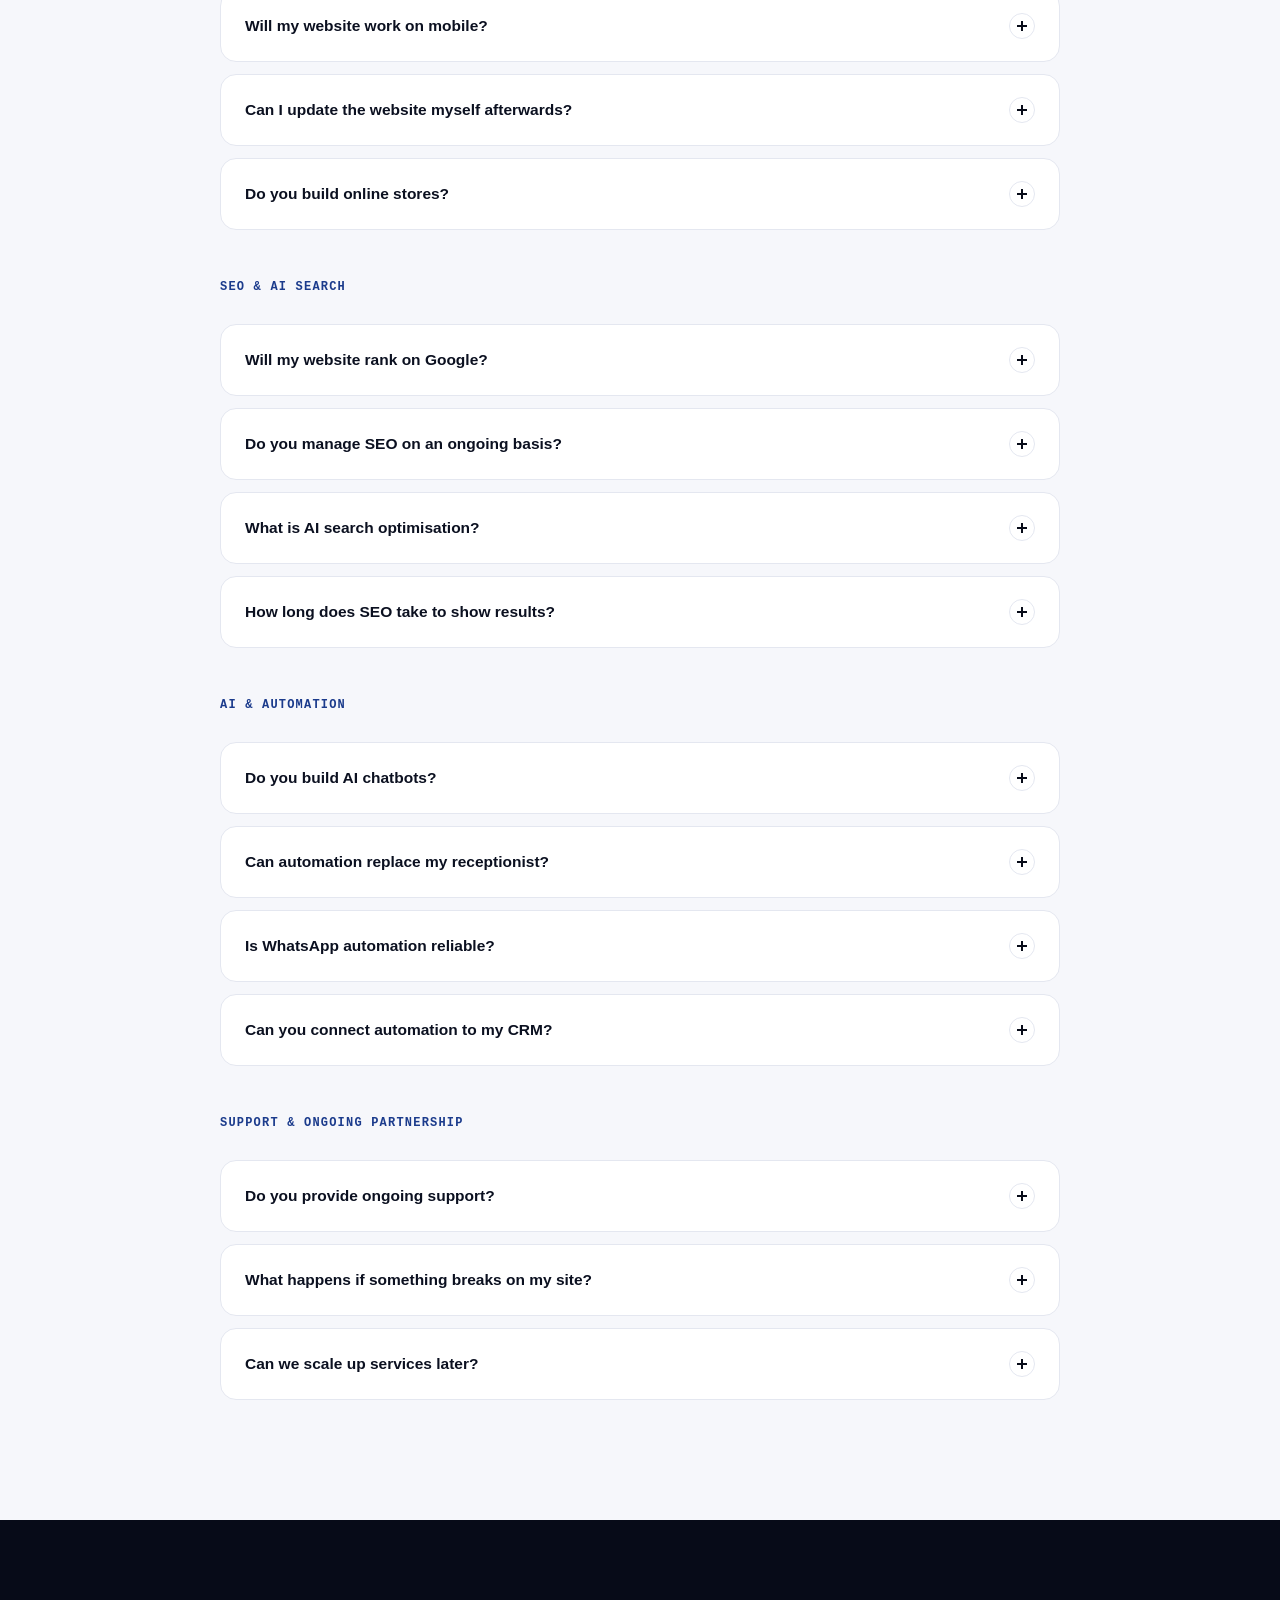
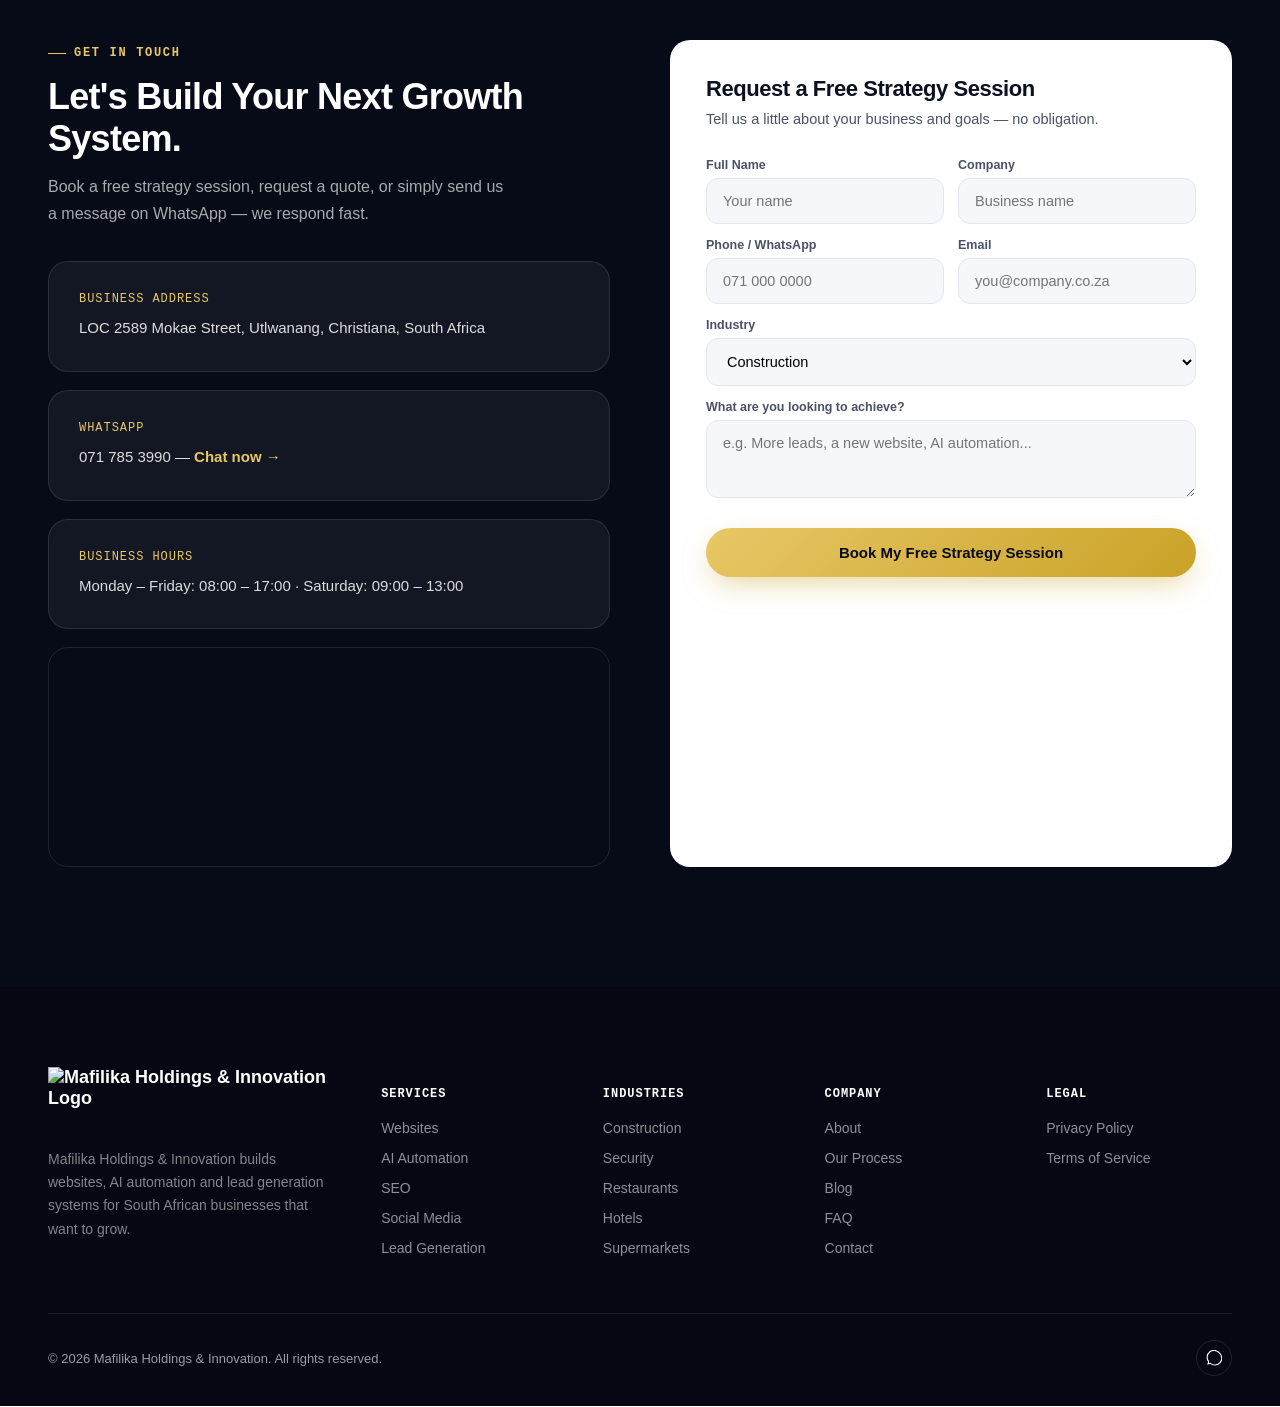
==== commit a7cd9691: "Update index.html" ====
--- a/index.html
+++ b/index.html
@@ -16,7 +16,7 @@
 <meta property="og:description" content="We build powerful websites, AI automations, SEO systems and lead generation machines that help South African businesses grow faster while reducing manual work.">
 <meta property="og:url" content="https://www.mafilikaholdings.co.za/">
 <meta property="og:locale" content="en_ZA">
-<meta property="og:image" content="https://images.ctfassets.net/09muo917z9ra/SUbCkObMZM9rdwiP7eRGd/6f402231e7243909d4cb20885884c726/FB_IMG_1783520695657.jpg">
+<meta property="og:image" content="https://images.ctfassets.net/09muo917z9ra/ib6nIgVvHbngc9RTcb0pB/8f5355653ce67984b3f659a8dd42c366/InShot_20260725_161319528.png">
 
 <!-- Twitter -->
 <meta name="twitter:card" content="summary_large_image">
@@ -66,7 +66,7 @@
 <header class="nav" id="siteNav">
   <div class="wrap nav-inner">
     <a href="#top" class="logo">
-    <img src="https://images.ctfassets.net/09muo917z9ra/SUbCkObMZM9rdwiP7eRGd/6f402231e7243909d4cb20885884c726/FB_IMG_1783520695657.jpg" alt="Mafilika Holdings & Innovation Logo" class="logo-img">
+    <img src="https://images.ctfassets.net/09muo917z9ra/ib6nIgVvHbngc9RTcb0pB/8f5355653ce67984b3f659a8dd42c366/InShot_20260725_161319528.png" alt="Mafilika Holdings & Innovation Logo" class="logo-img">
     </a>
   </nav>
       <ul class="nav-links">
@@ -542,7 +542,9 @@
   <div class="wrap">
     <div class="foot-grid">
       <div class="foot-brand">
-        <a href="#top" class="logo"><span class="mark"></span> Mafilika<span style="color:var(--gold-2)">.</span></a>
+        <a href="#top" class="logo">
+    <img src="https://images.ctfassets.net/09muo917z9ra/ib6nIgVvHbngc9RTcb0pB/8f5355653ce67984b3f659a8dd42c366/InShot_20260725_161319528.png" alt="Mafilika Holdings & Innovation Logo" class="logo-img">
+        </a>
         <p>Mafilika Holdings &amp; Innovation builds websites, AI automation and lead generation systems for South African businesses that want to grow.</p>
       </div>
       <div class="foot-col">
--- a/styles.css
+++ b/styles.css
@@ -293,3 +293,15 @@
   .form-row{grid-template-columns:1fr;}
   .why-grid{grid-template-columns:1fr;}
 }
+.logo {
+    display: flex;
+    align-items: center;
+    text-decoration: none;
+}
+
+.logo-img {
+    height: 65px;
+    width: auto;
+    display: block;
+}
+}
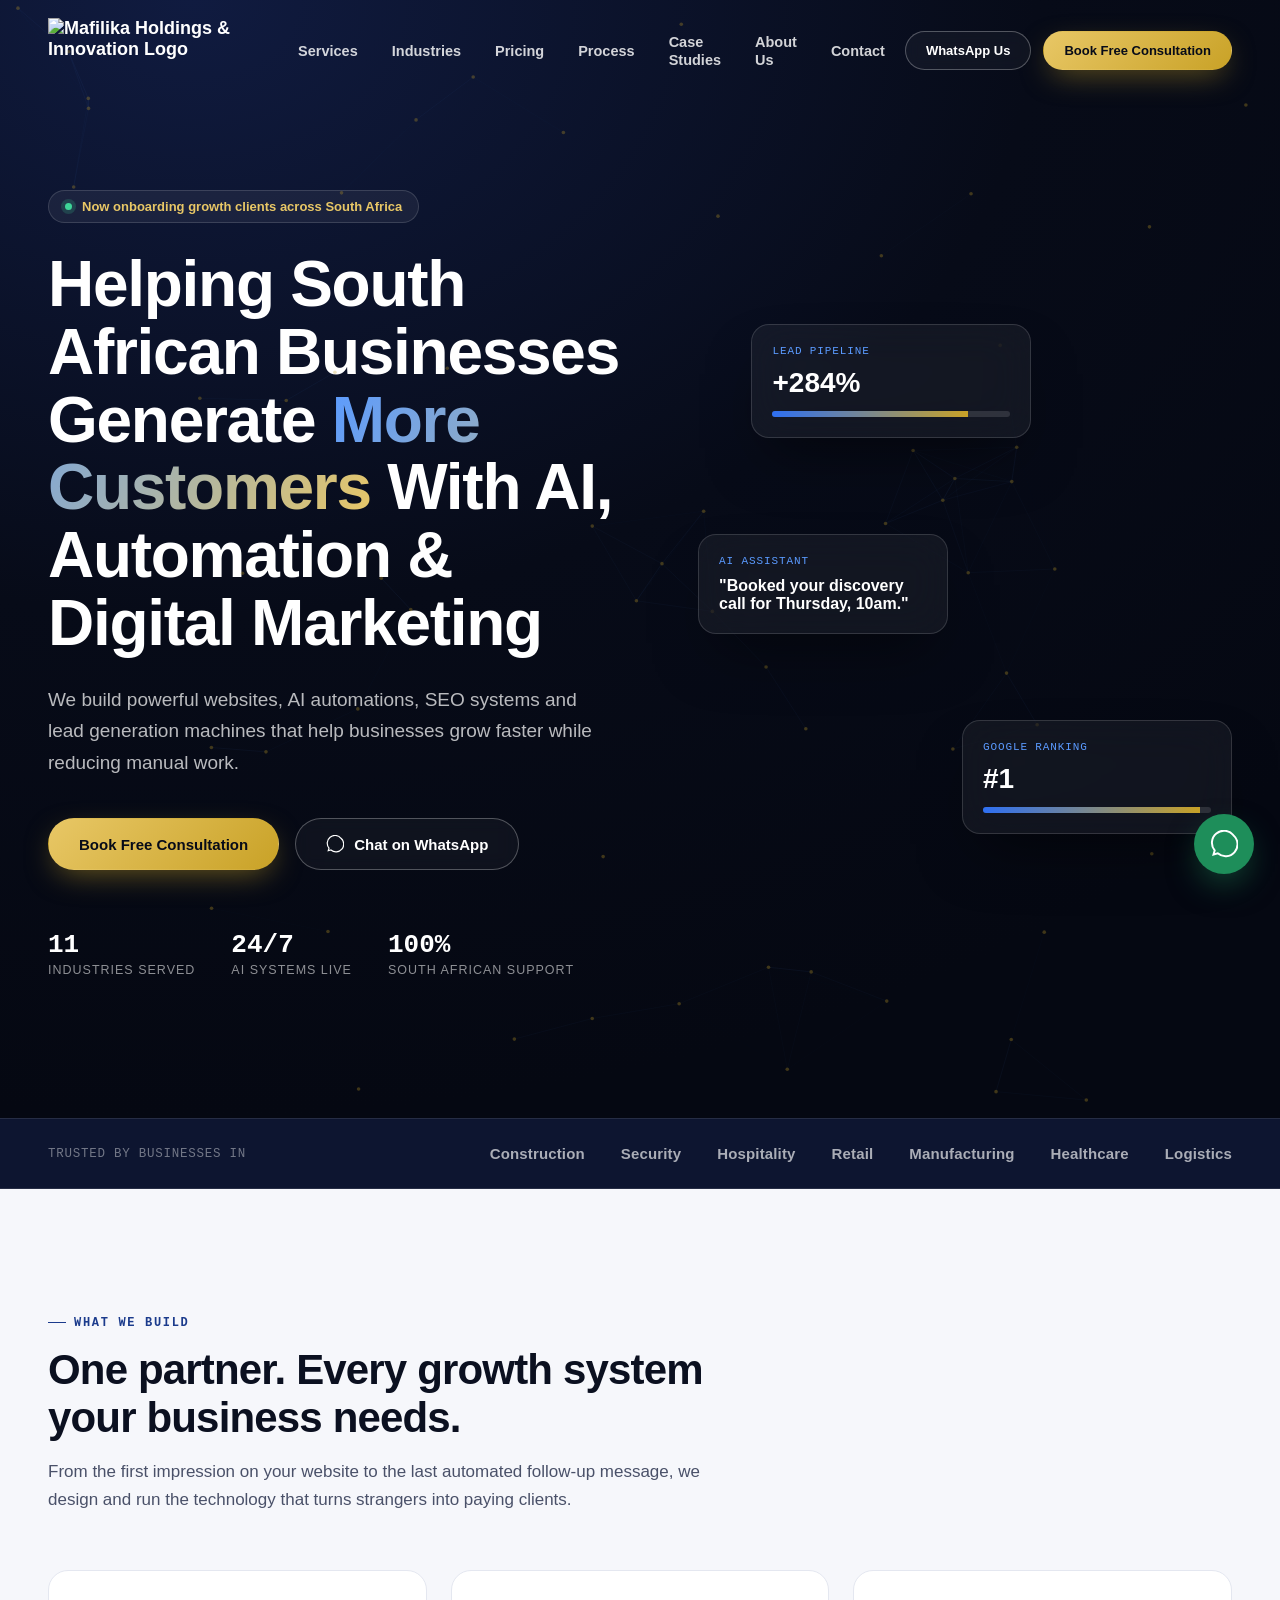
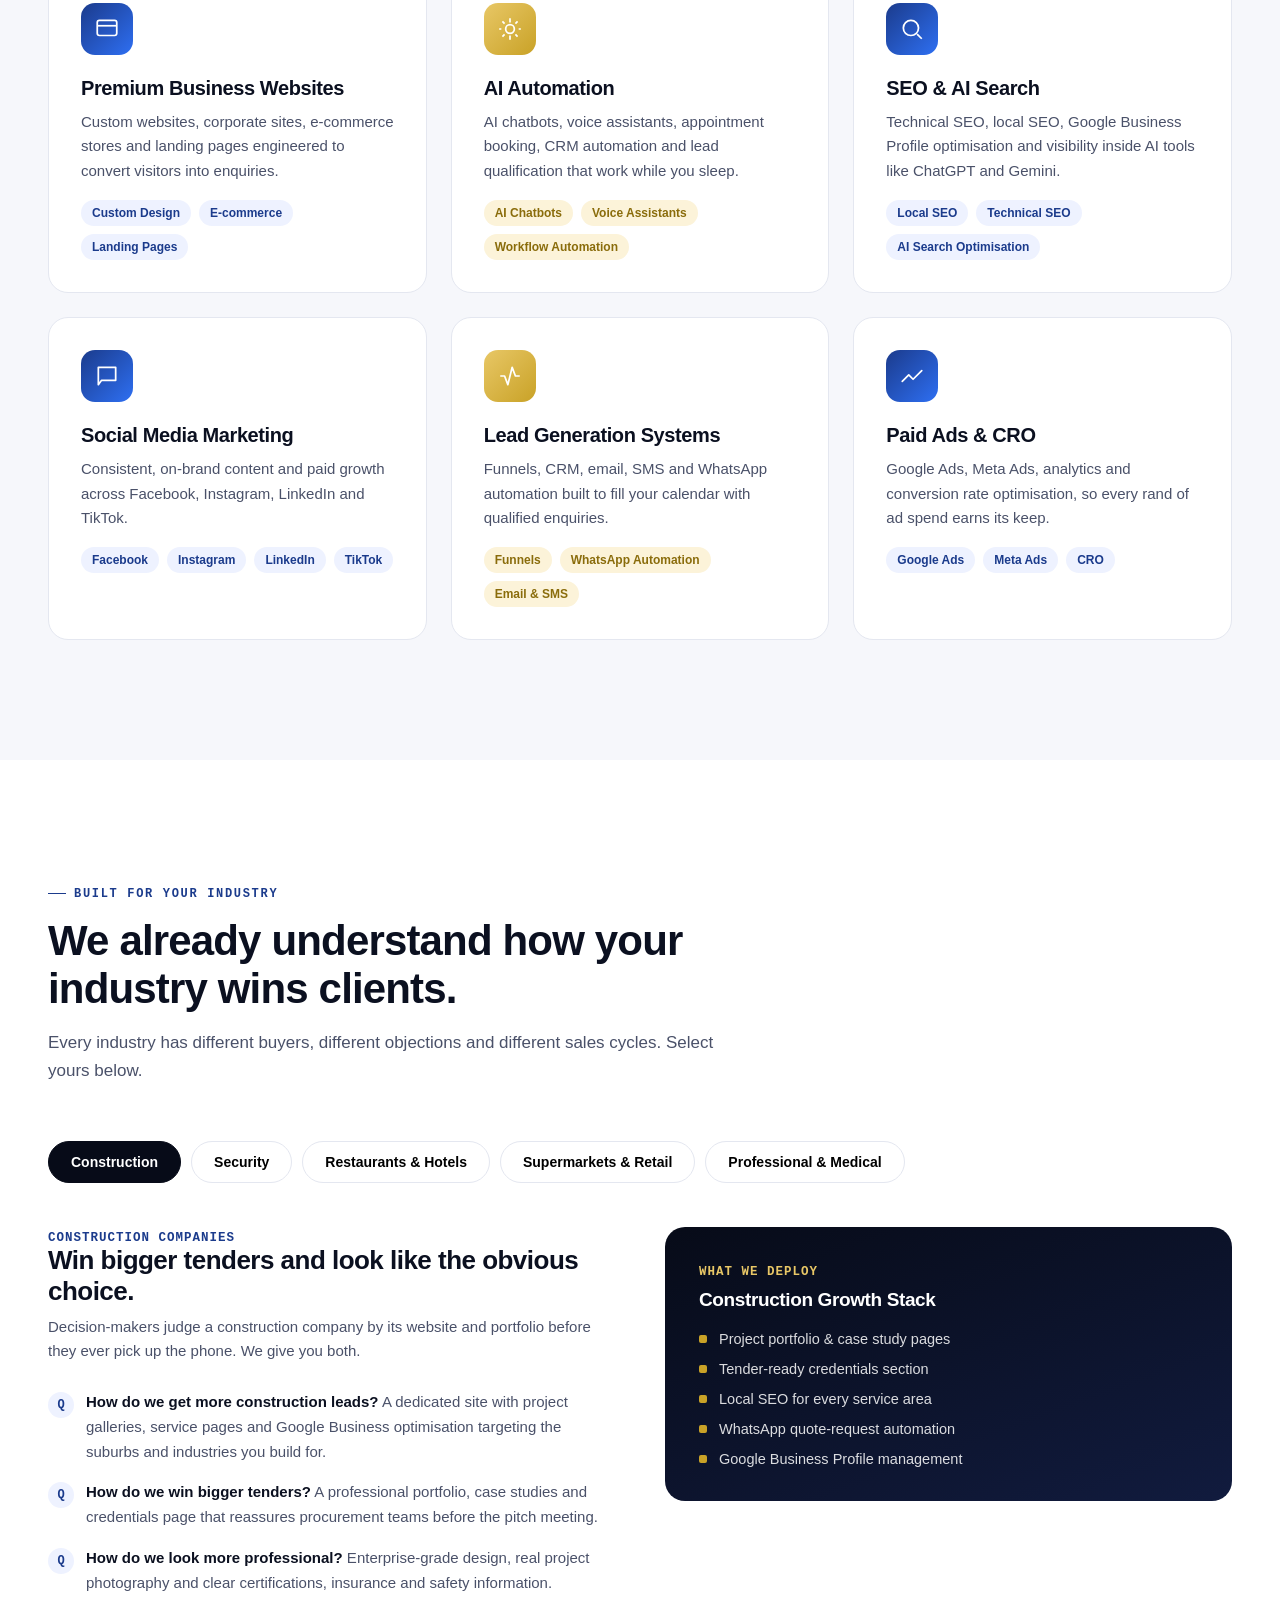
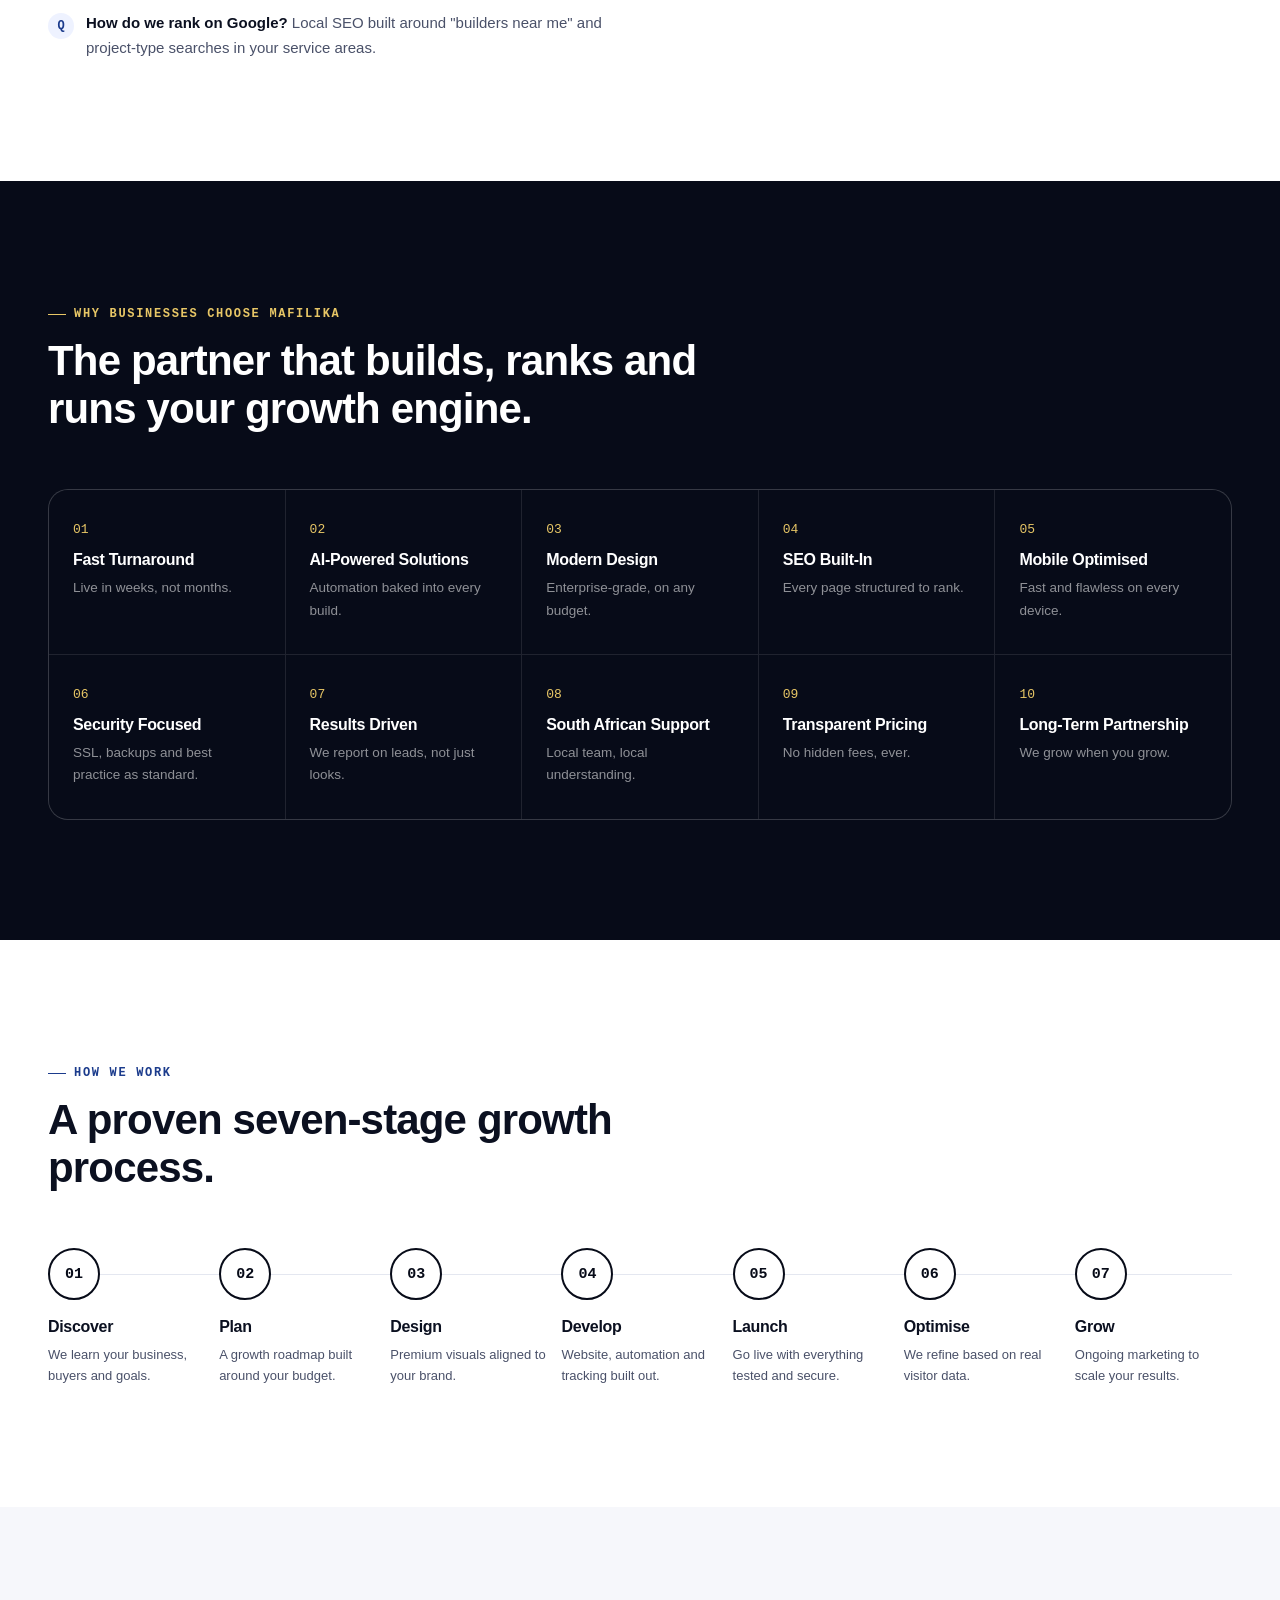
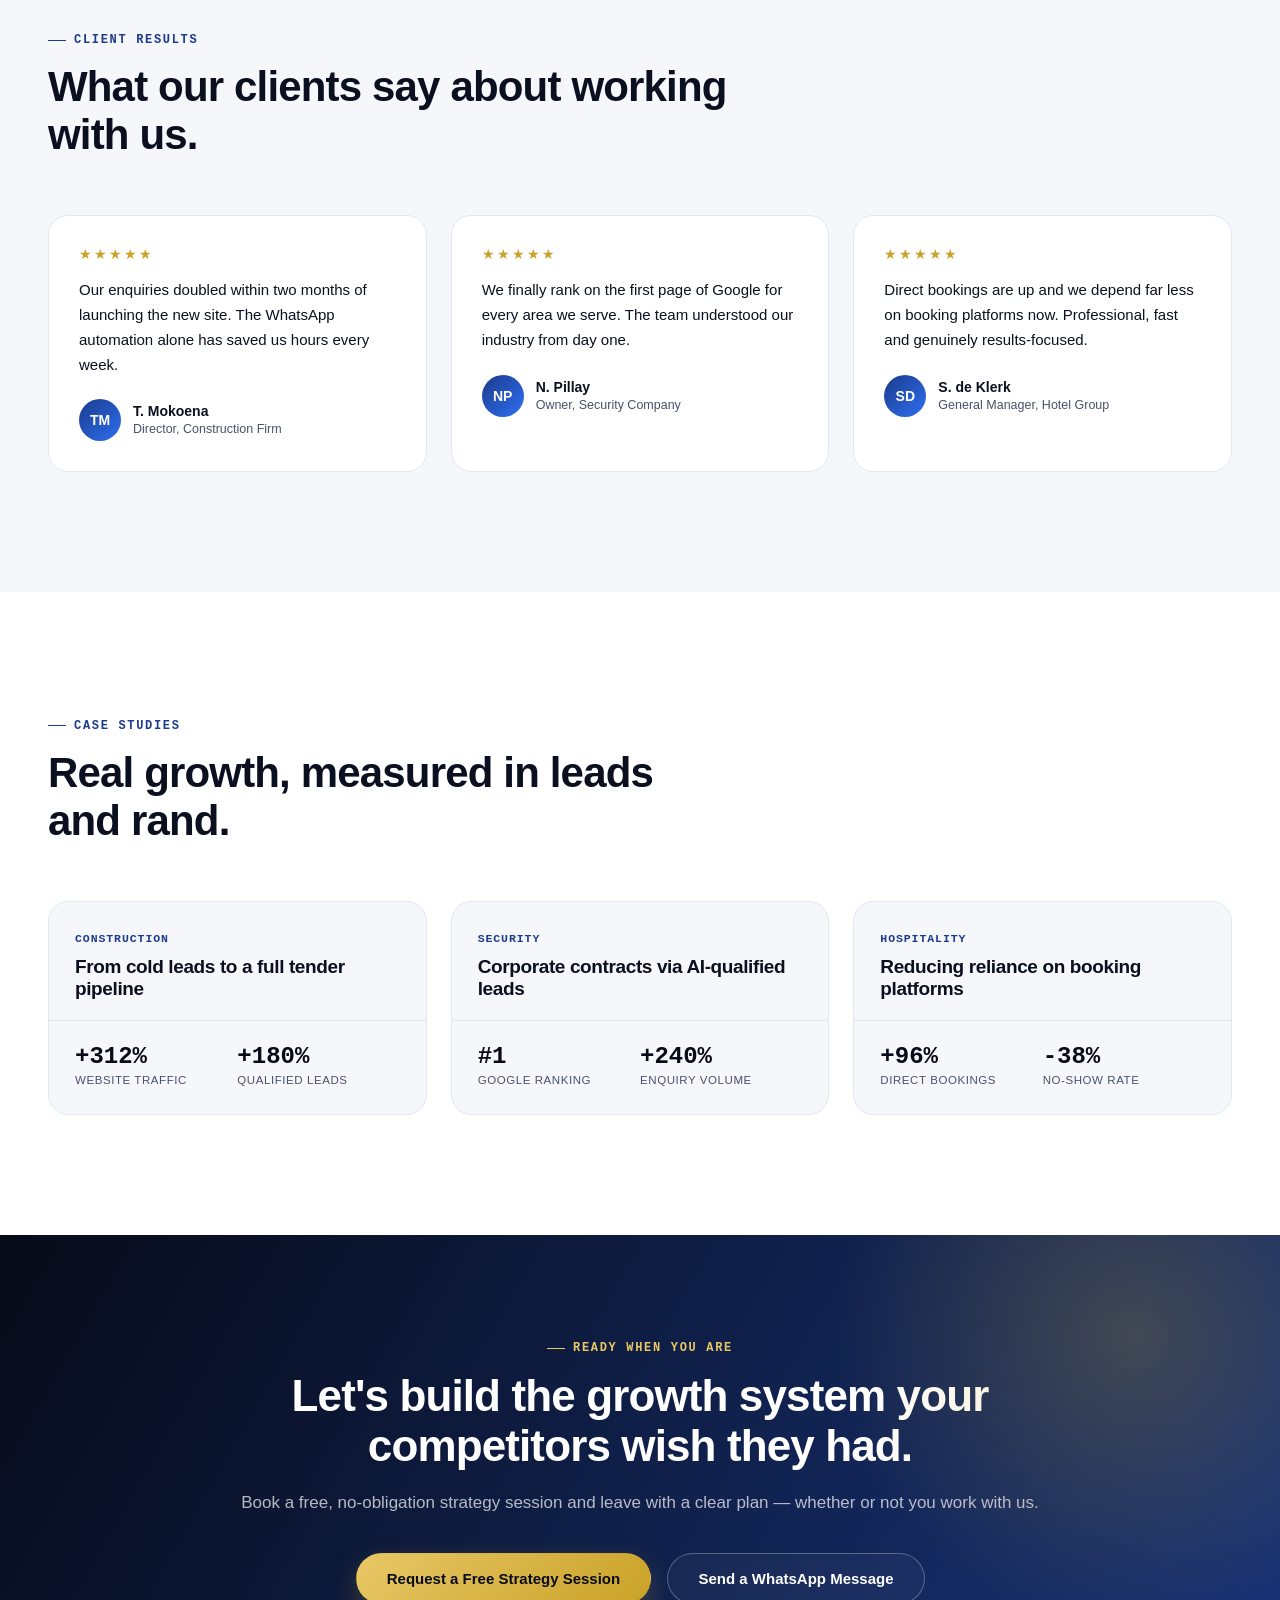
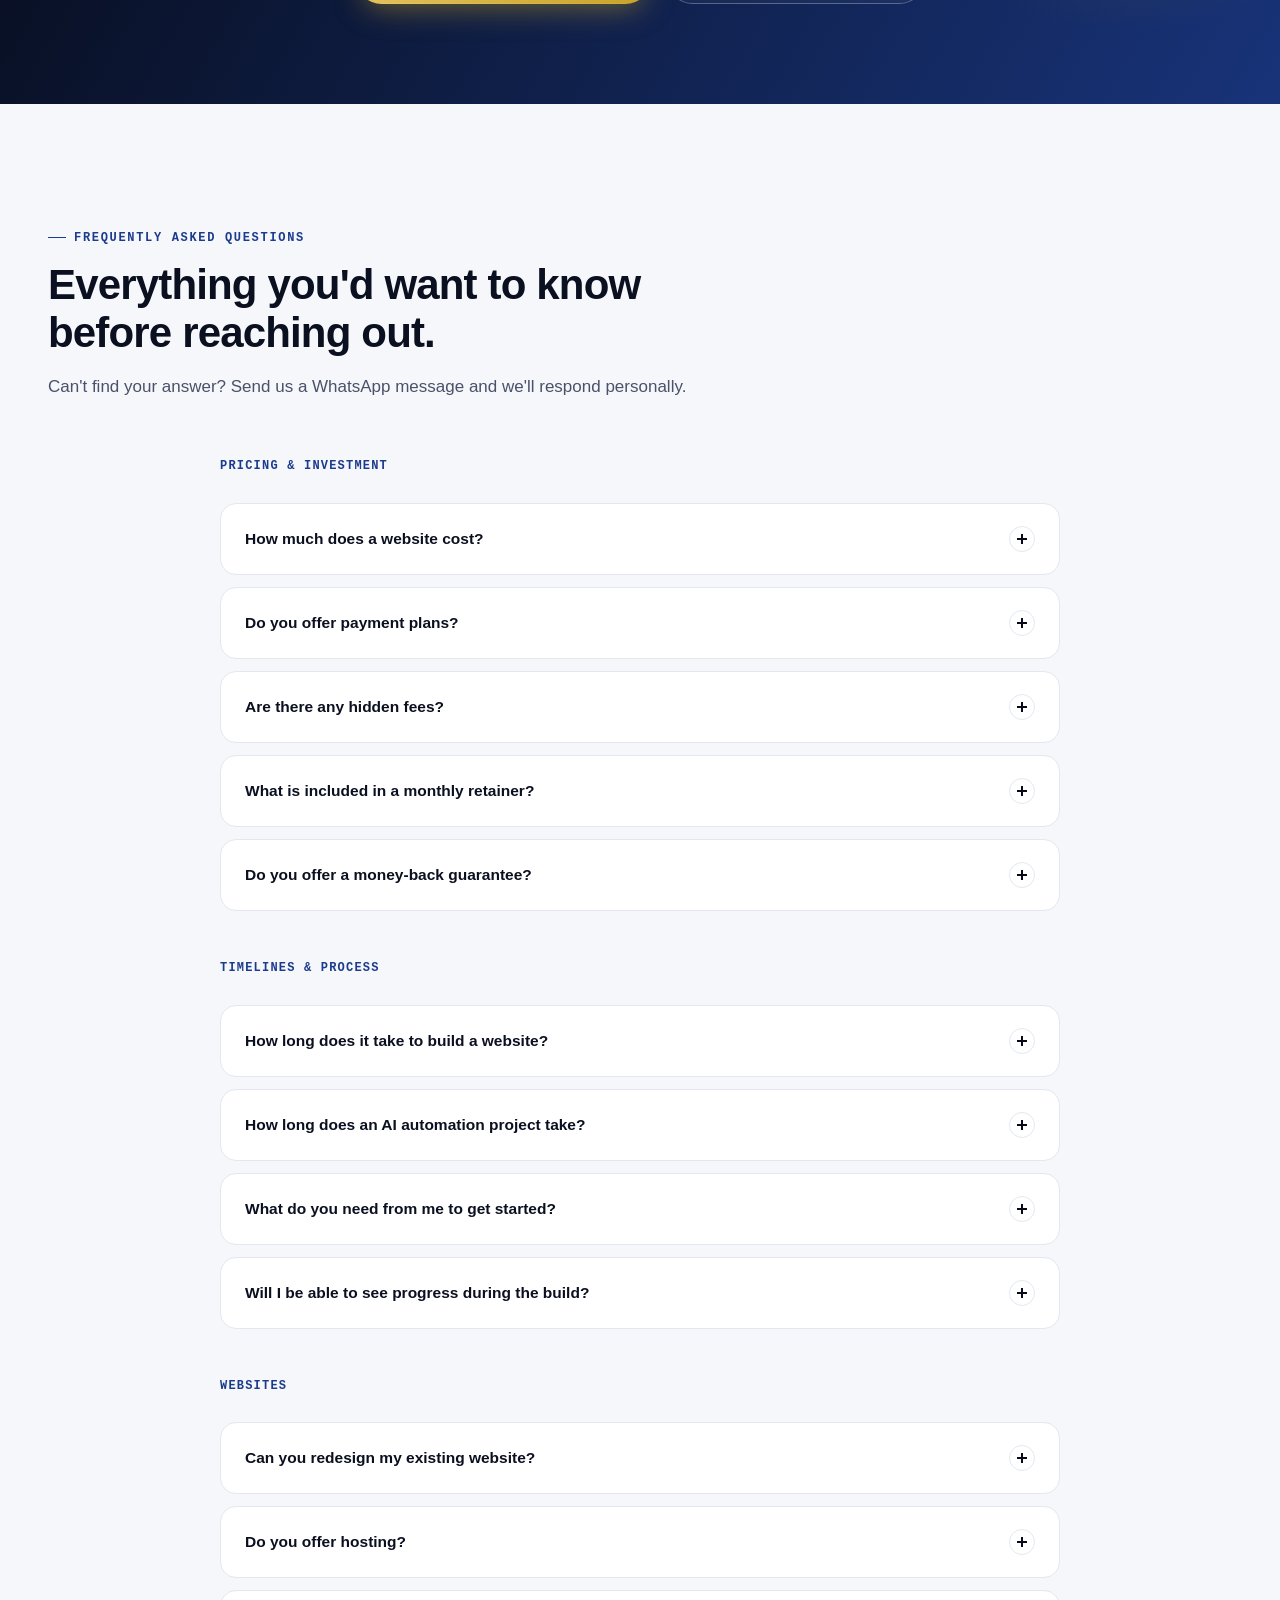
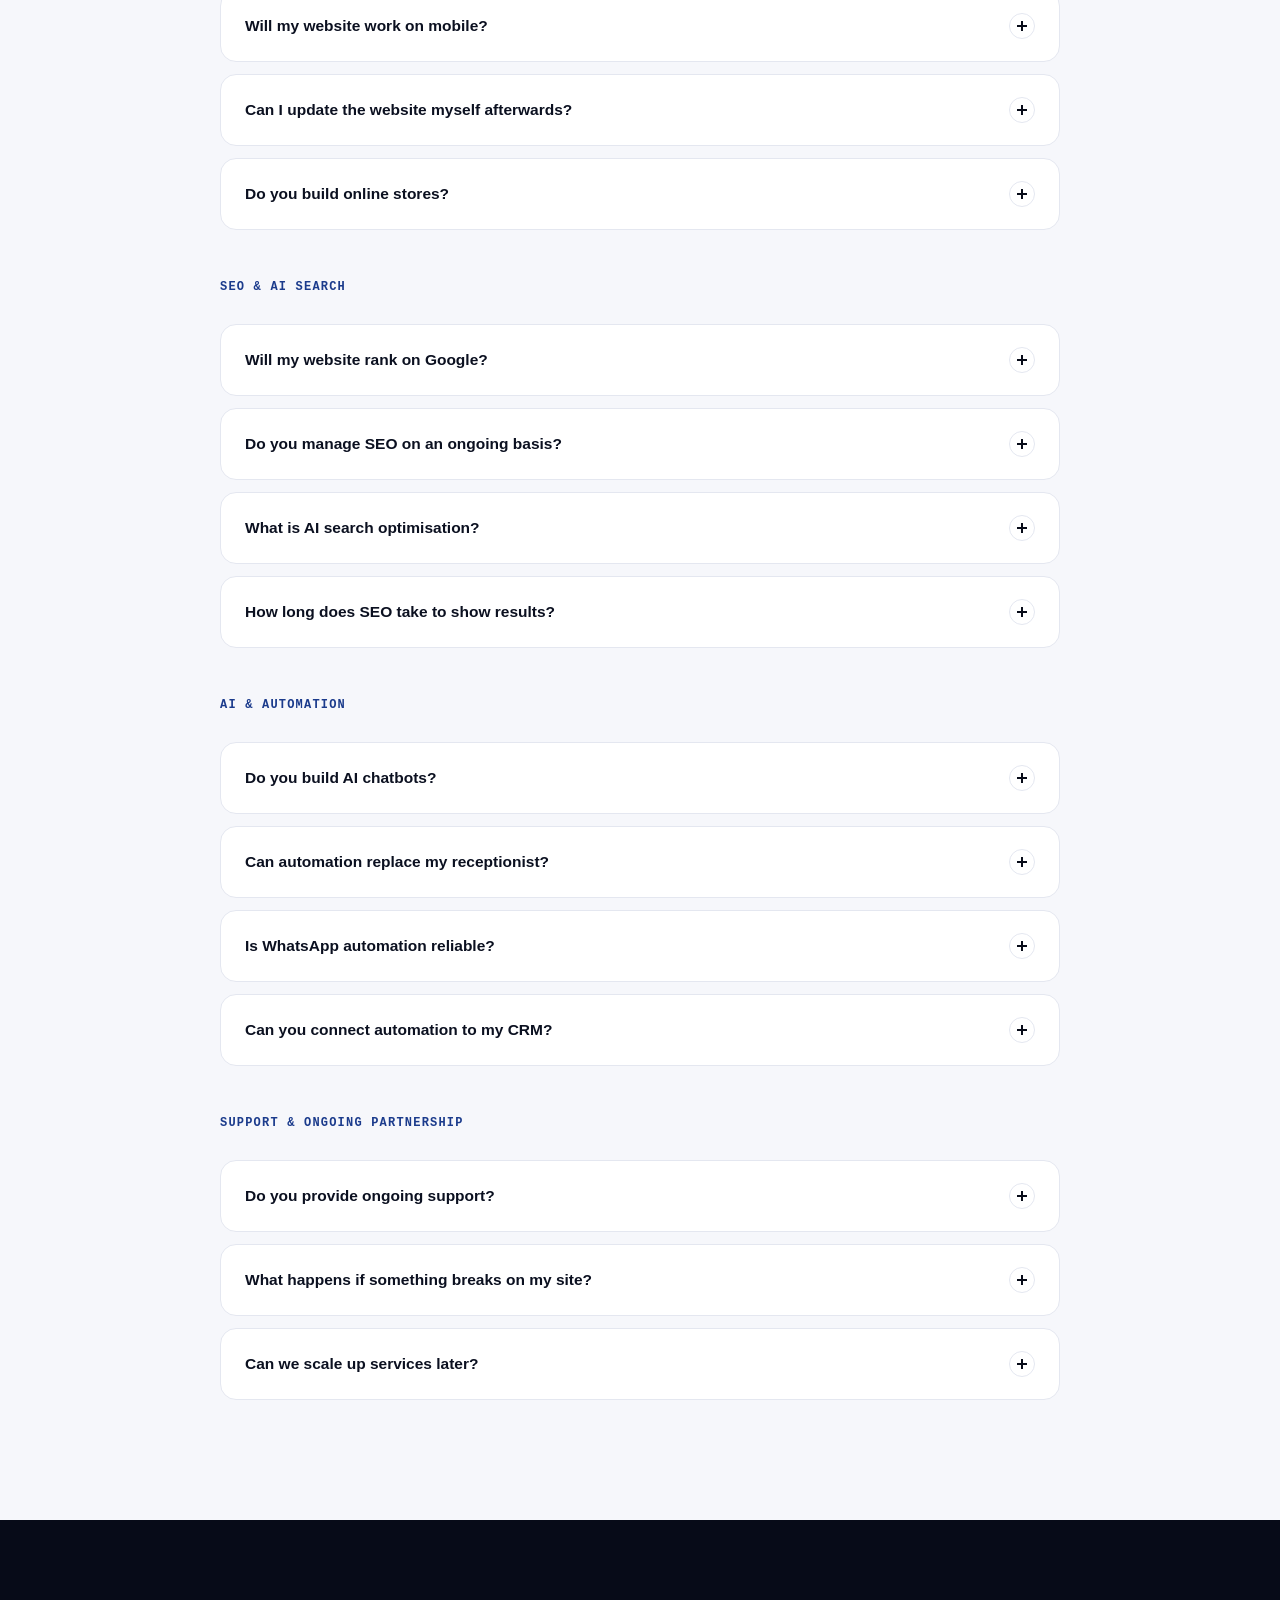
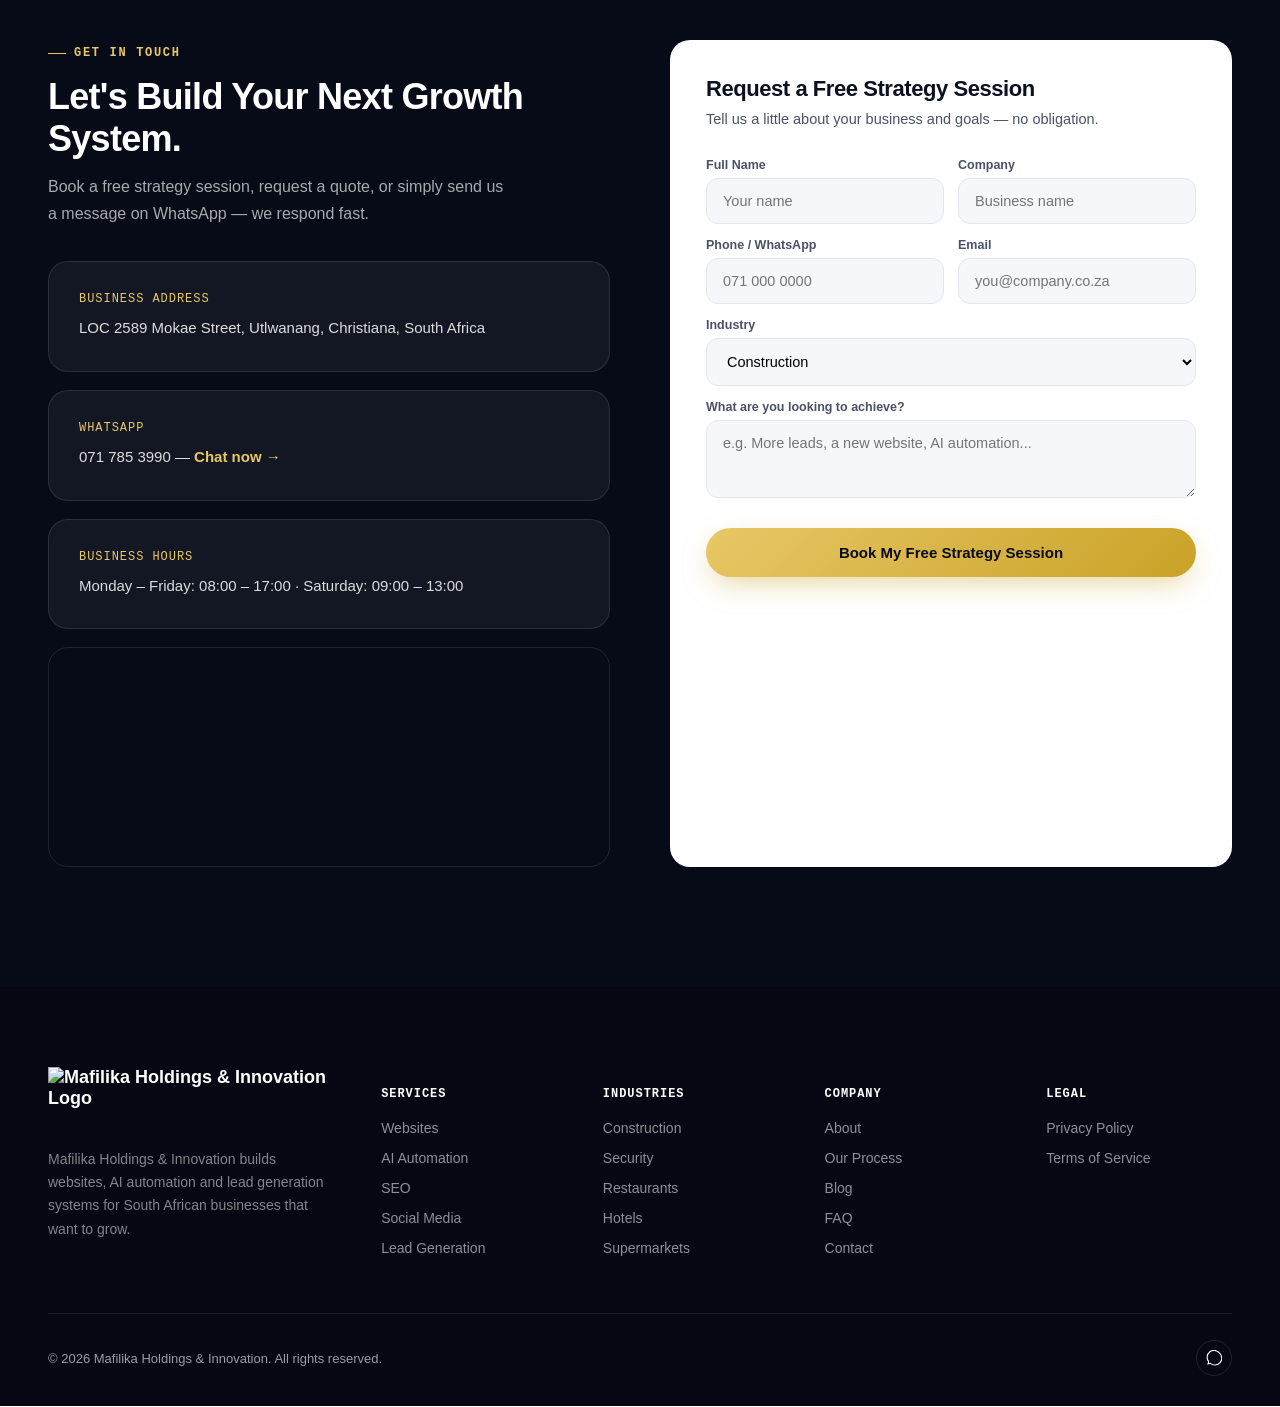
==== commit 82a16f83: "Replace FAQ link with About Us link in navigation" ====
--- a/index.html
+++ b/index.html
@@ -75,7 +75,7 @@
         <li><a href="pricing.html">Pricing</a></li>
         <li><a href="#process">Process</a></li>
         <li><a href="#cases">Case Studies</a></li>
-        <li><a href="#faq">FAQ</a></li>
+        <li><a href="about.html">About Us</a></li>
         <li><a href="#contact">Contact</a></li>
       </ul>
     </nav>
